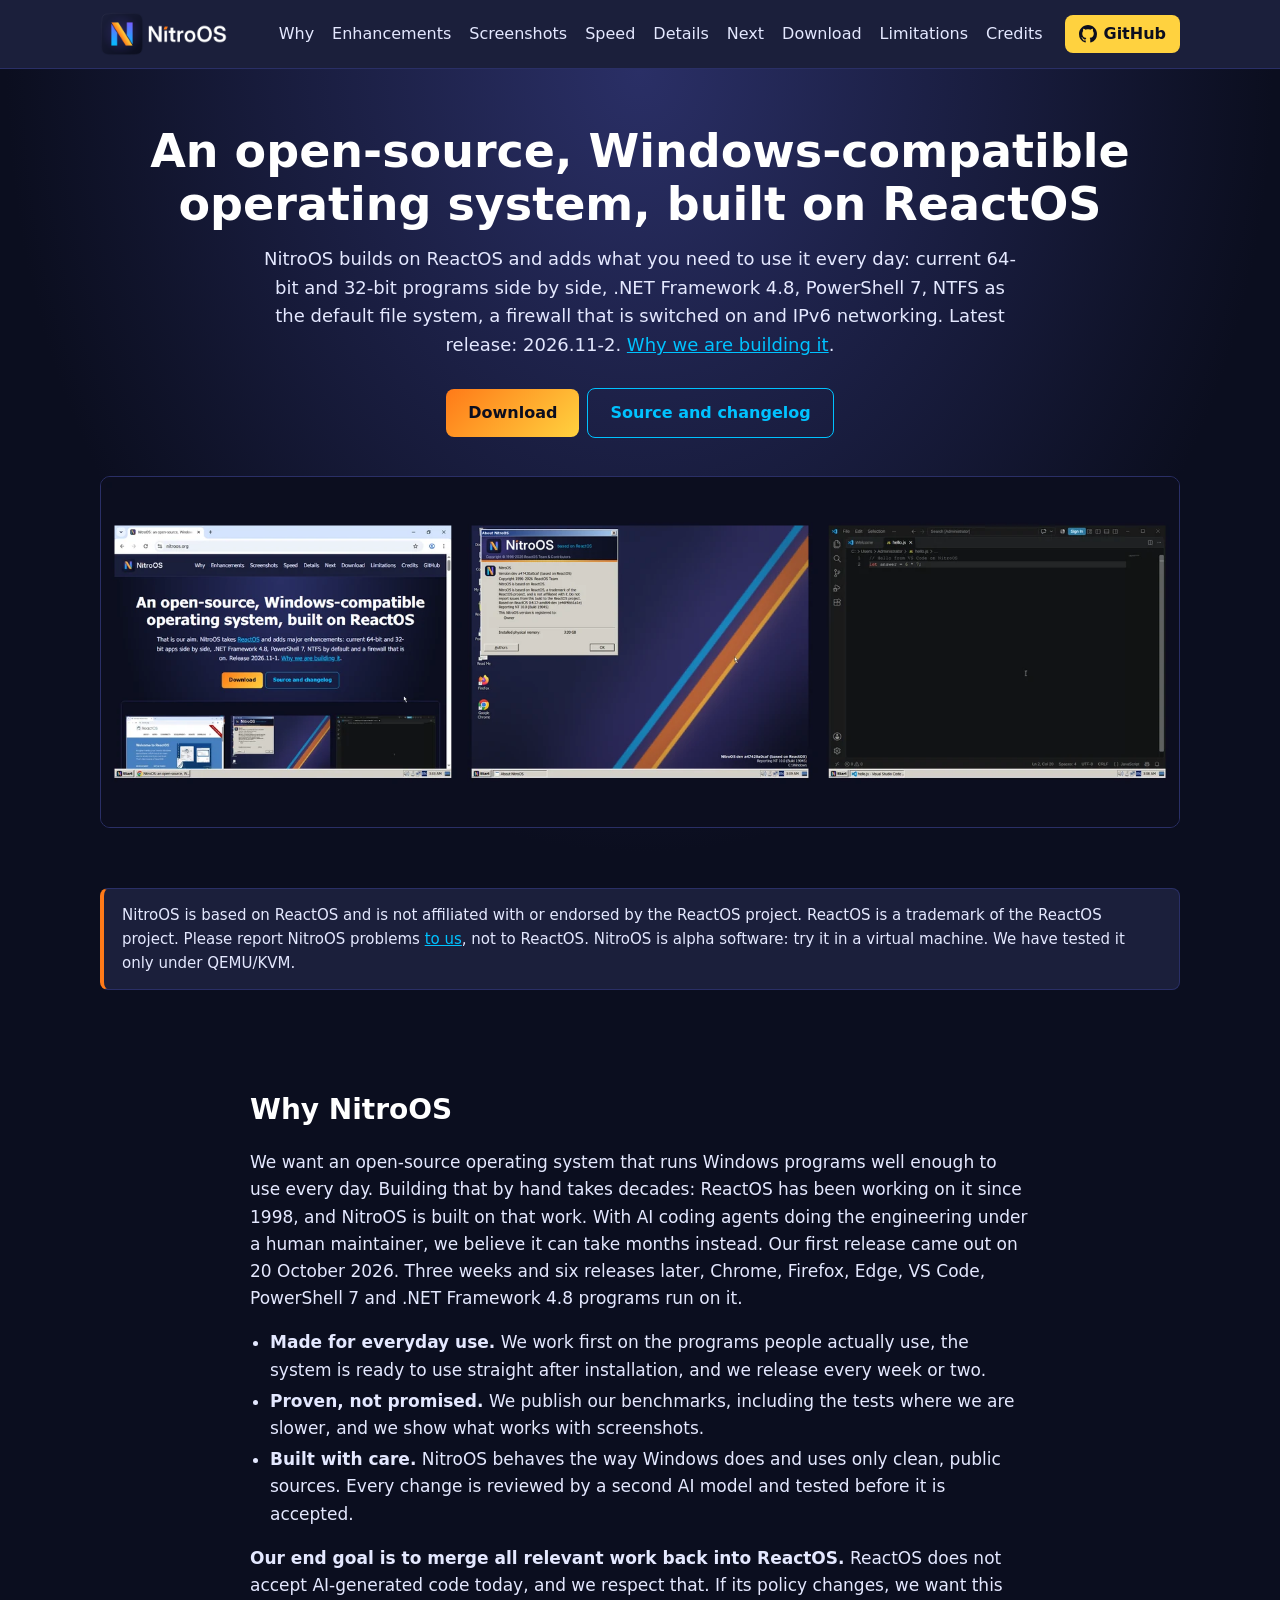
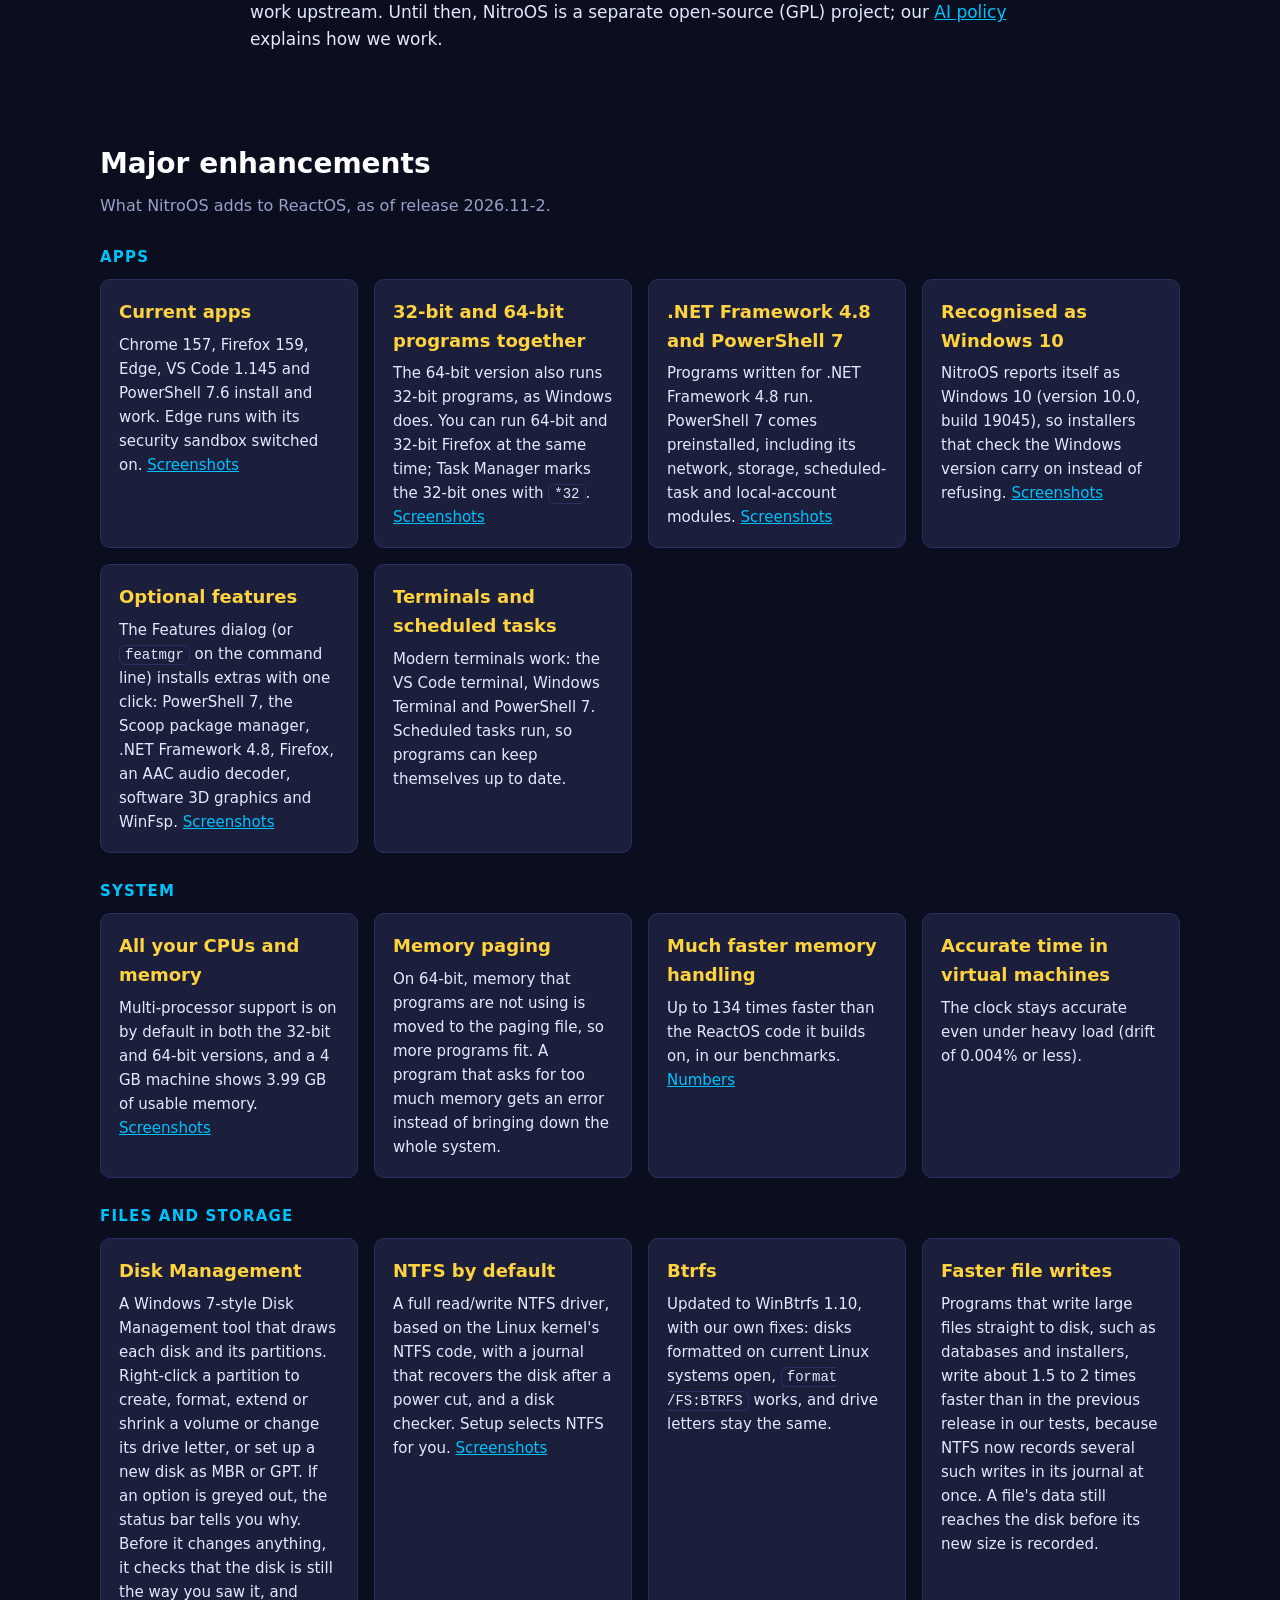
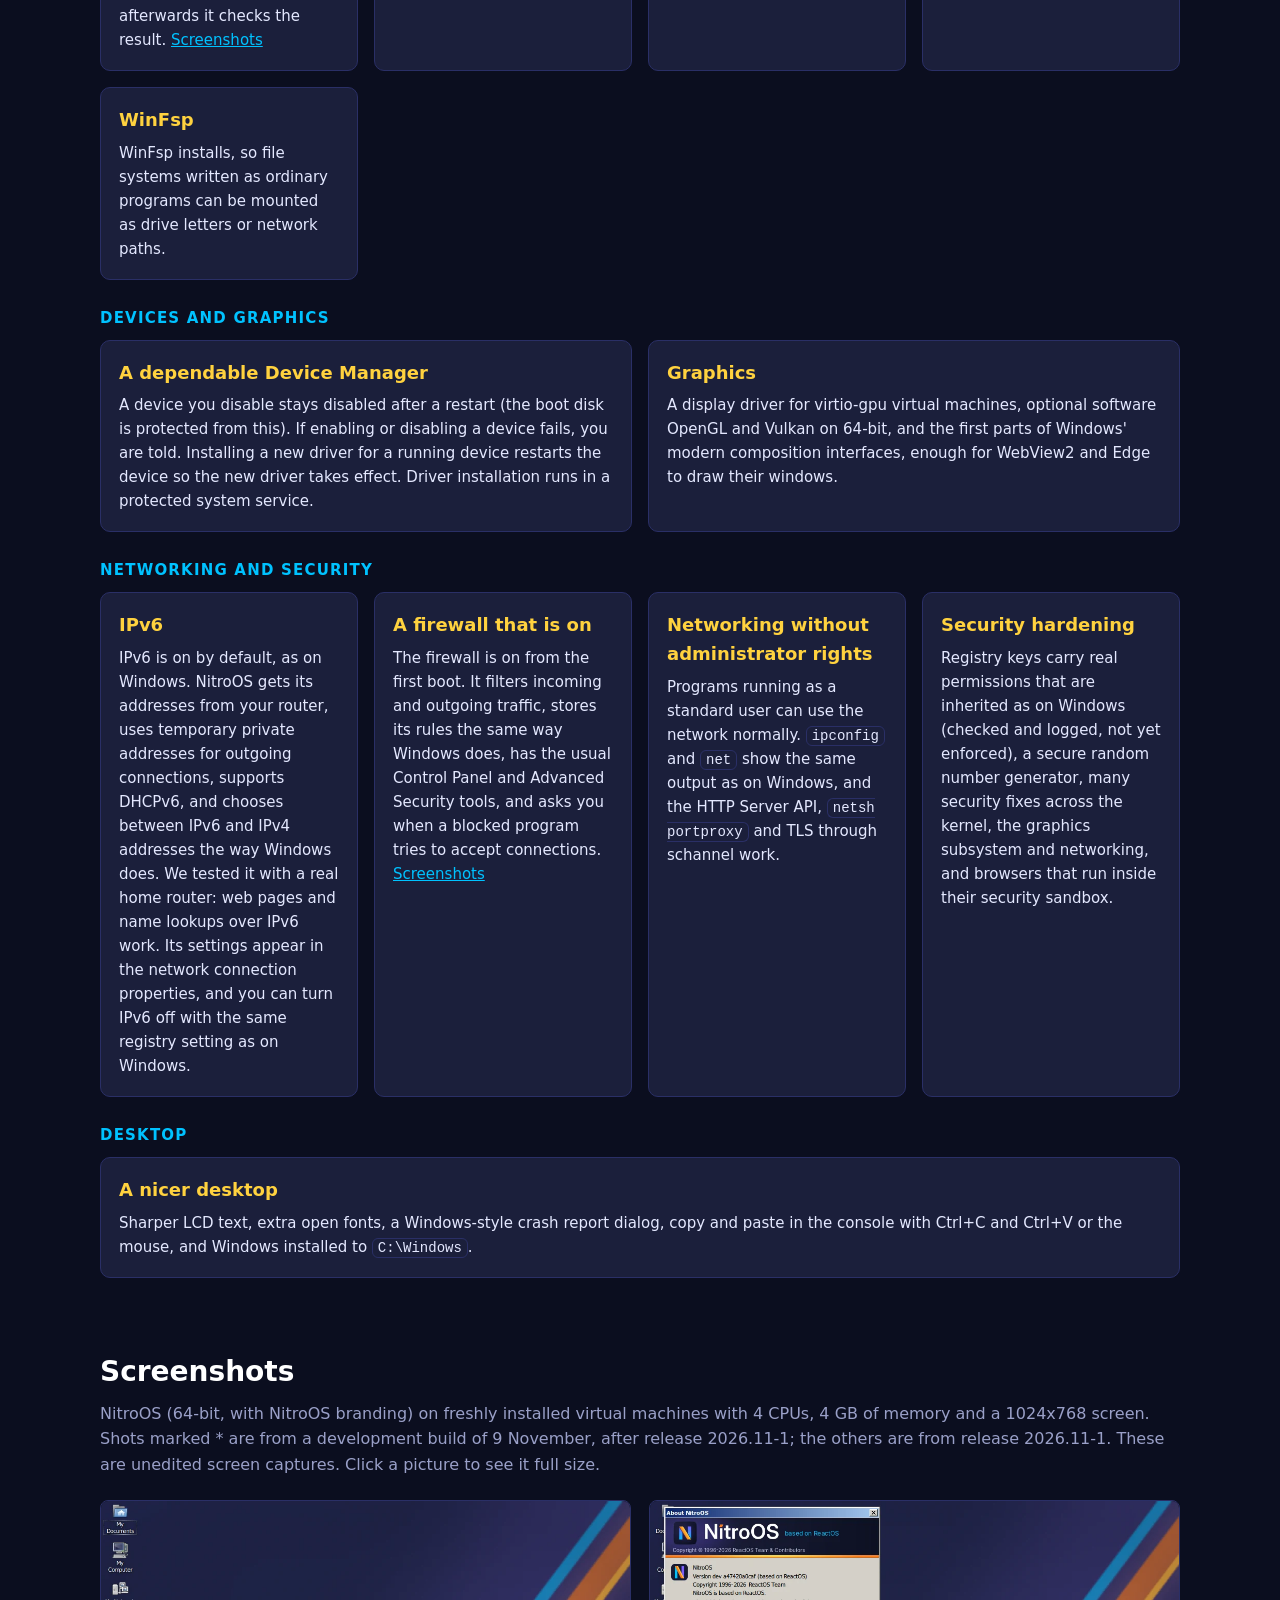
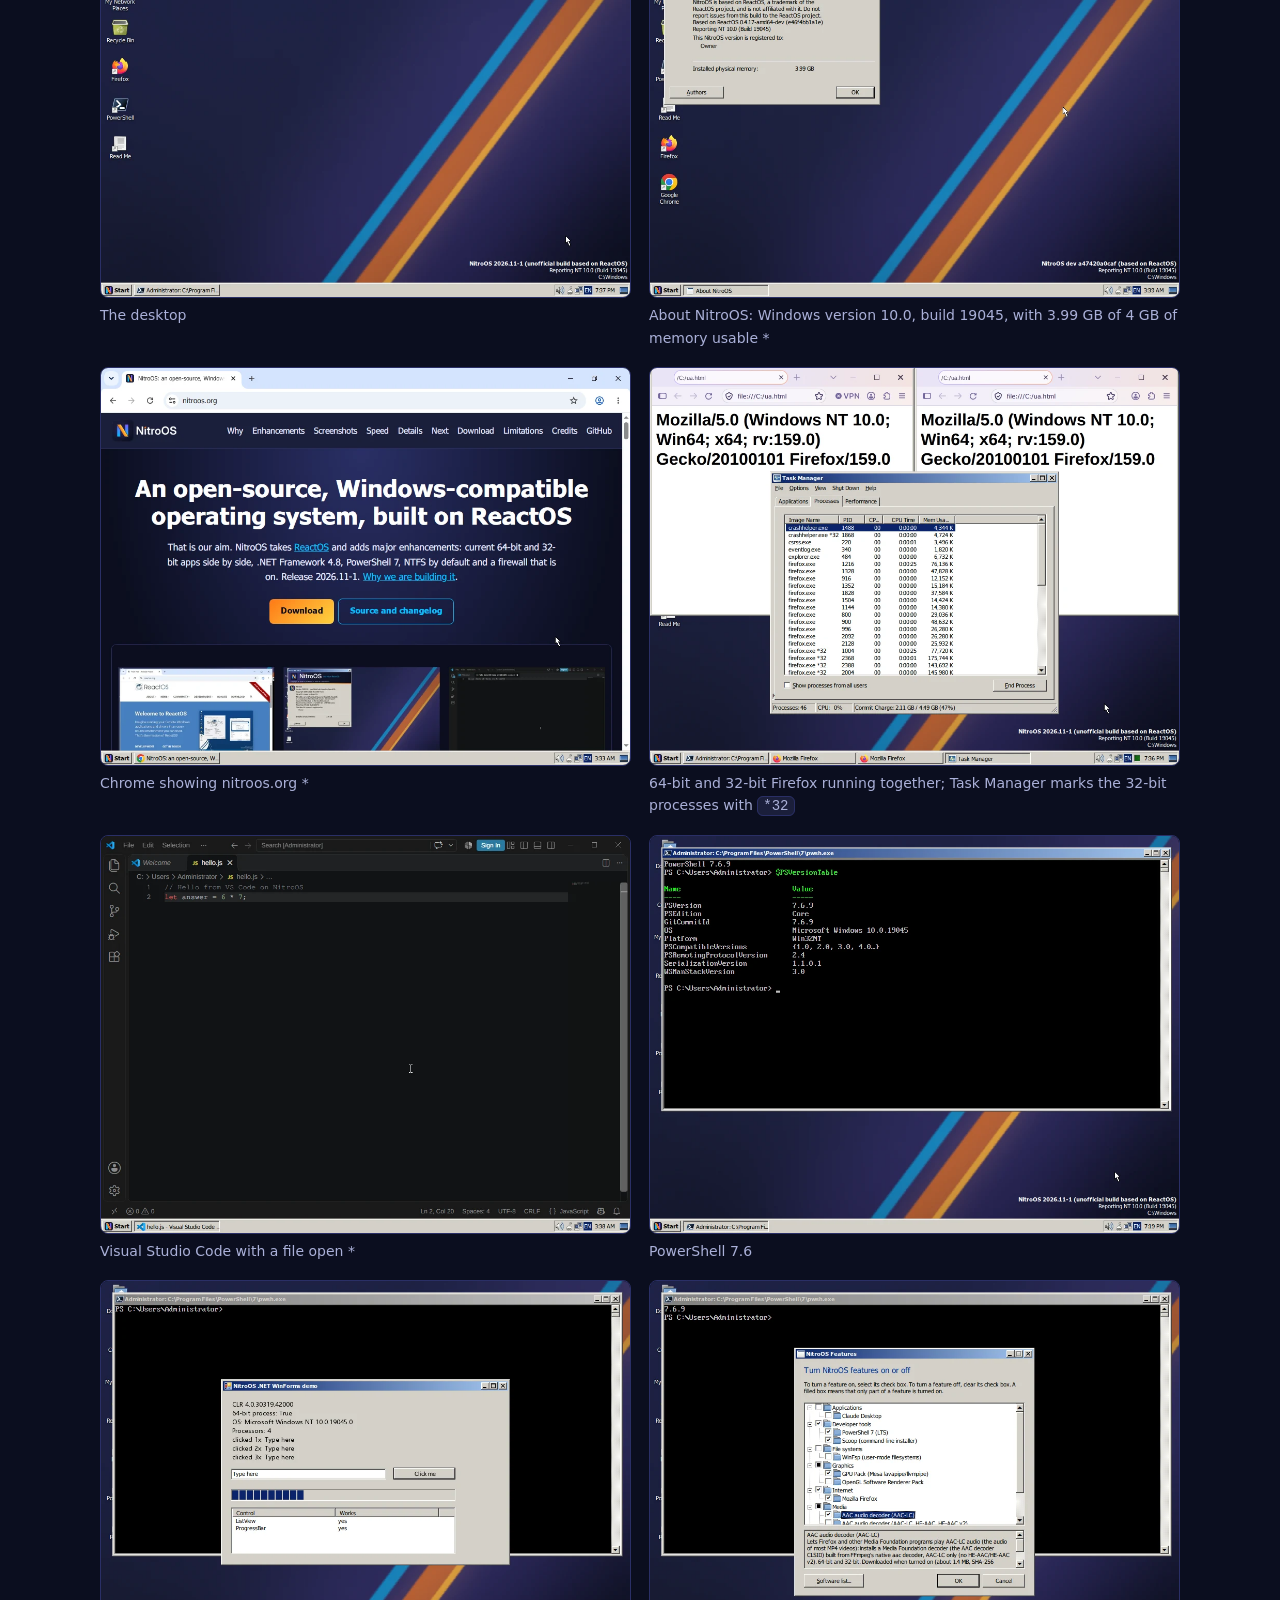
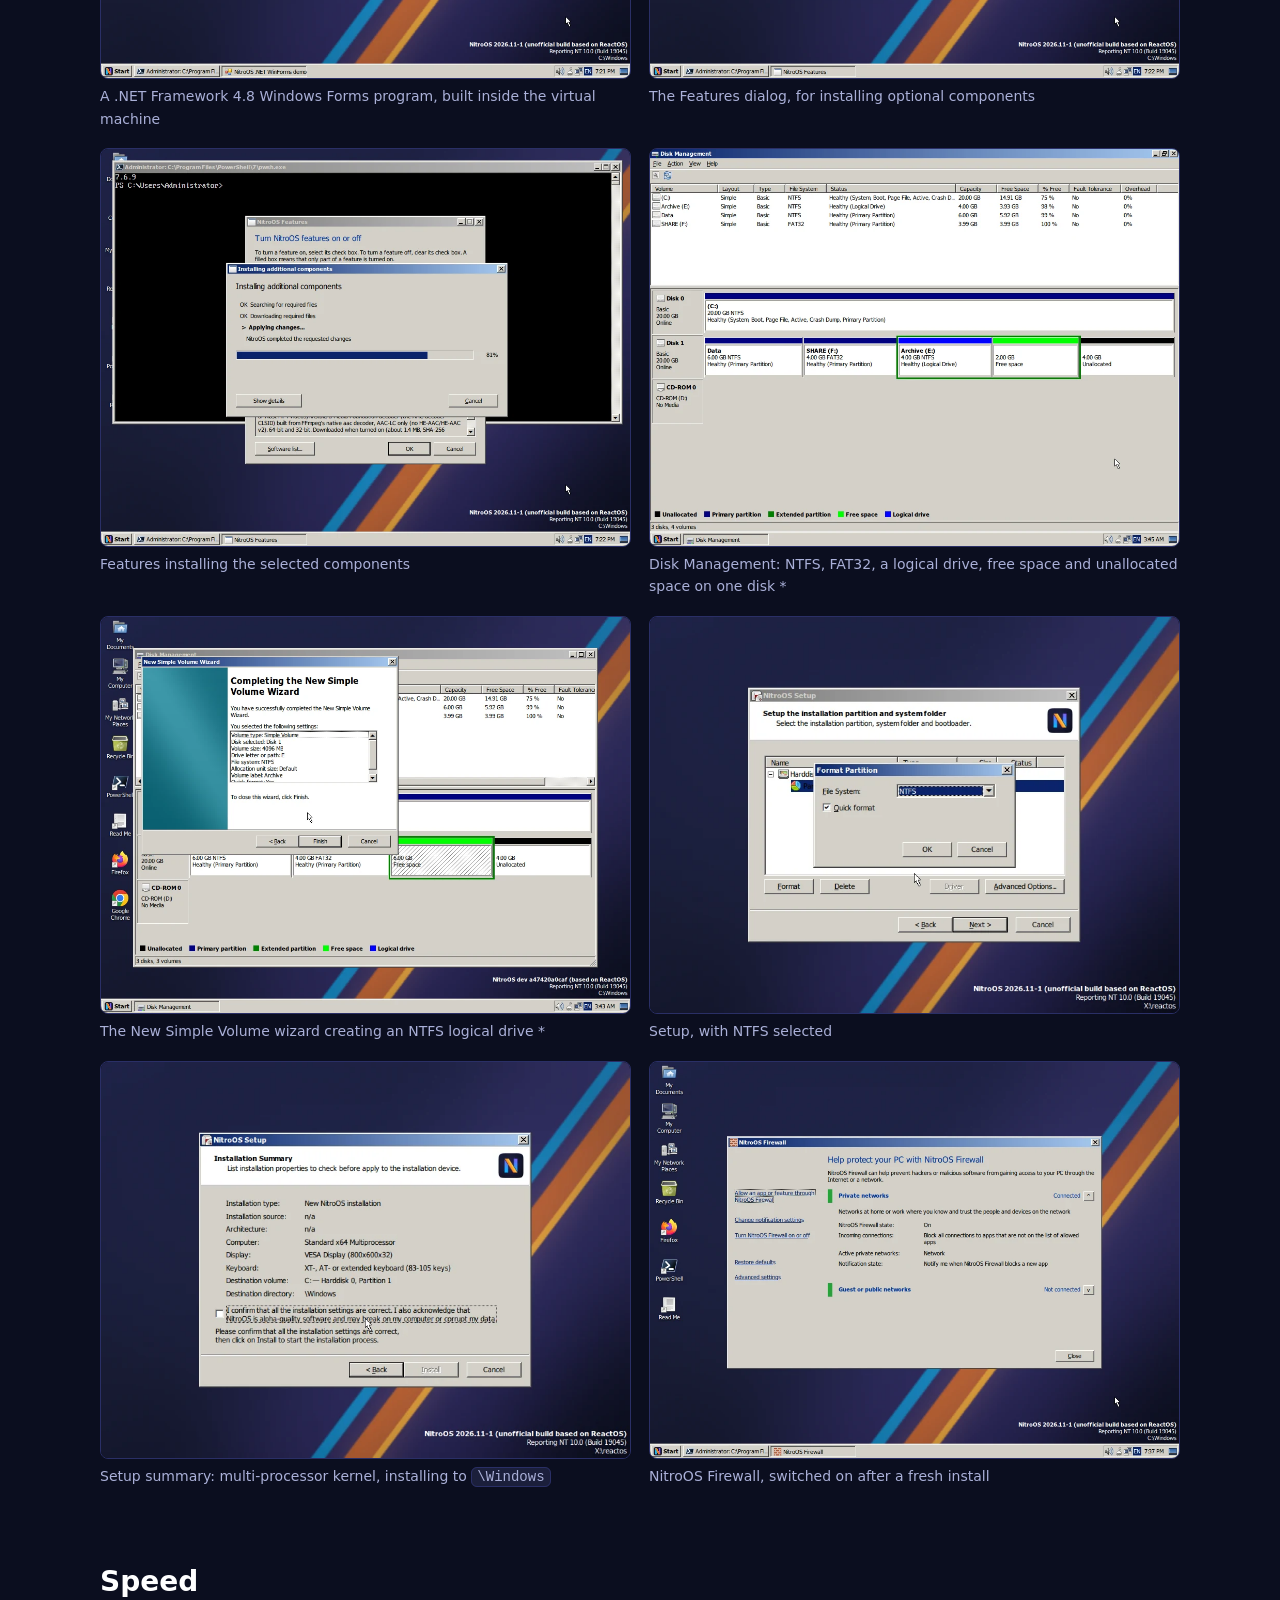
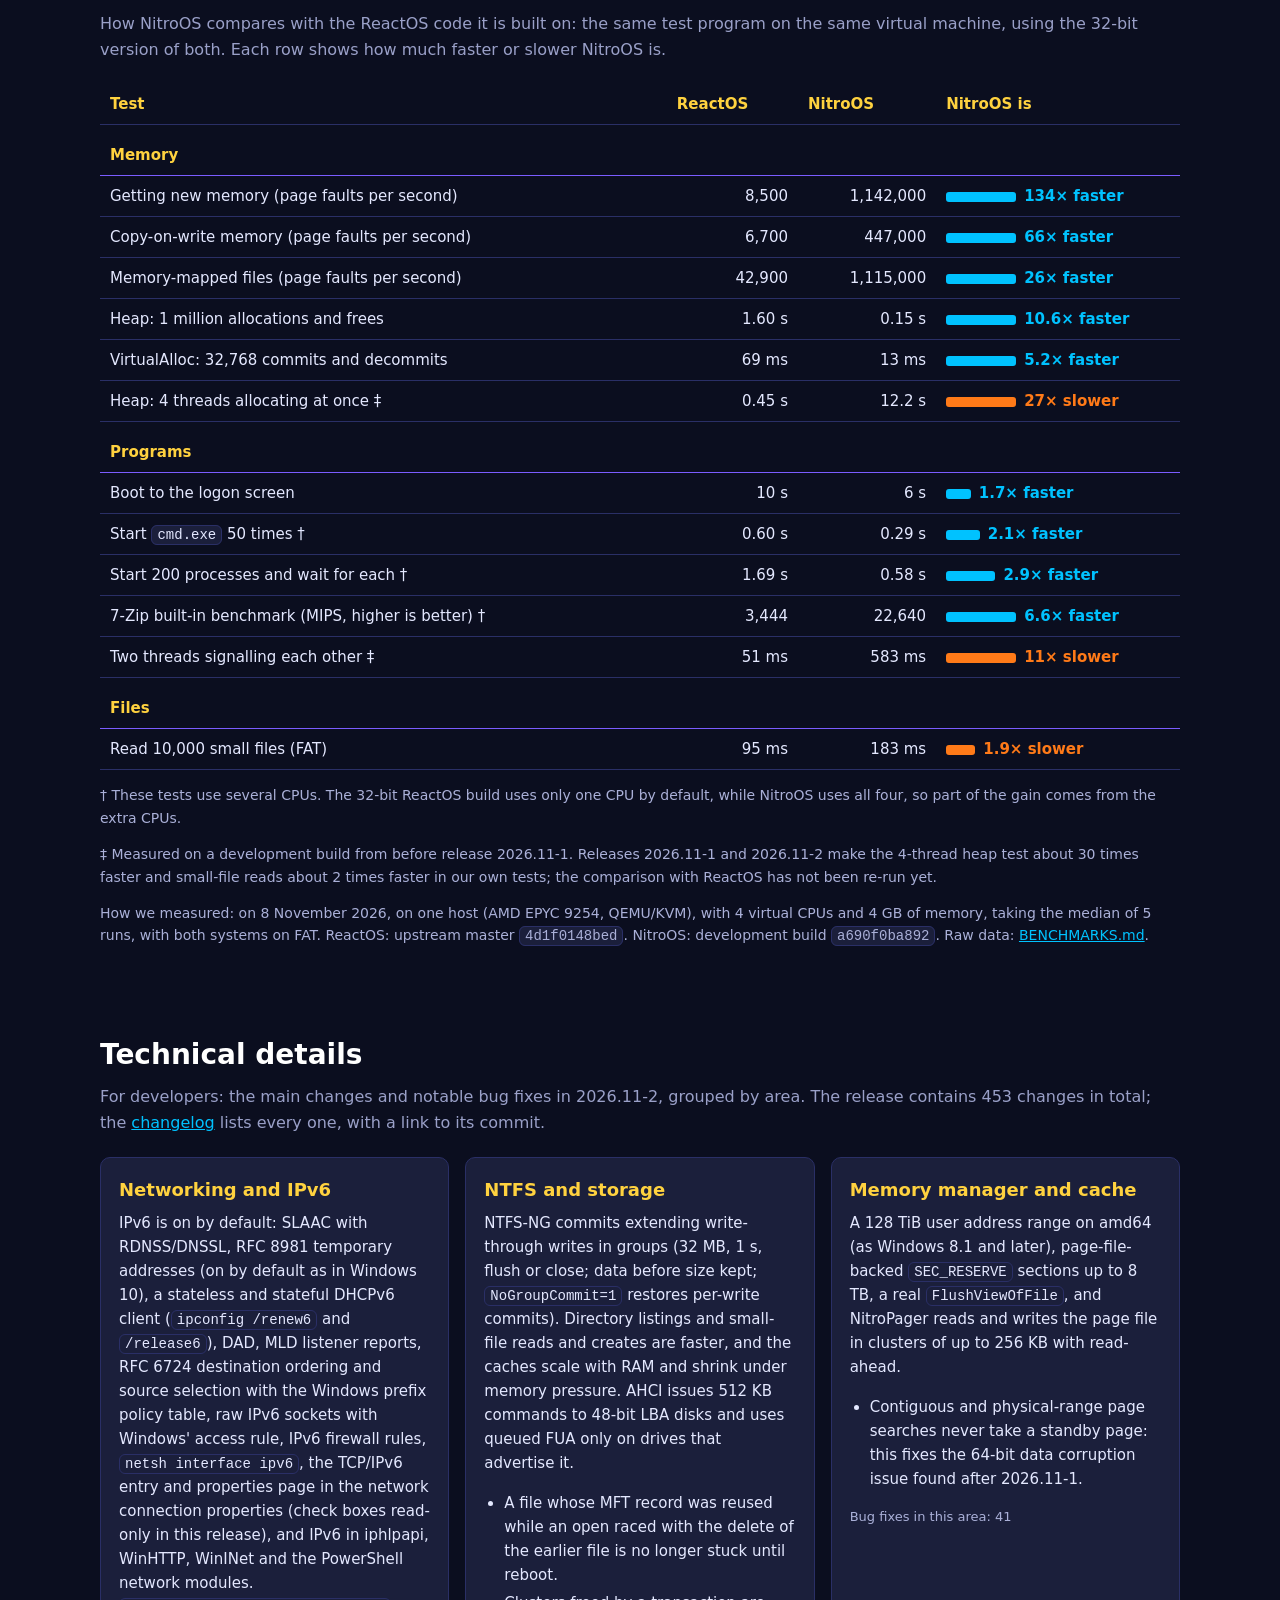
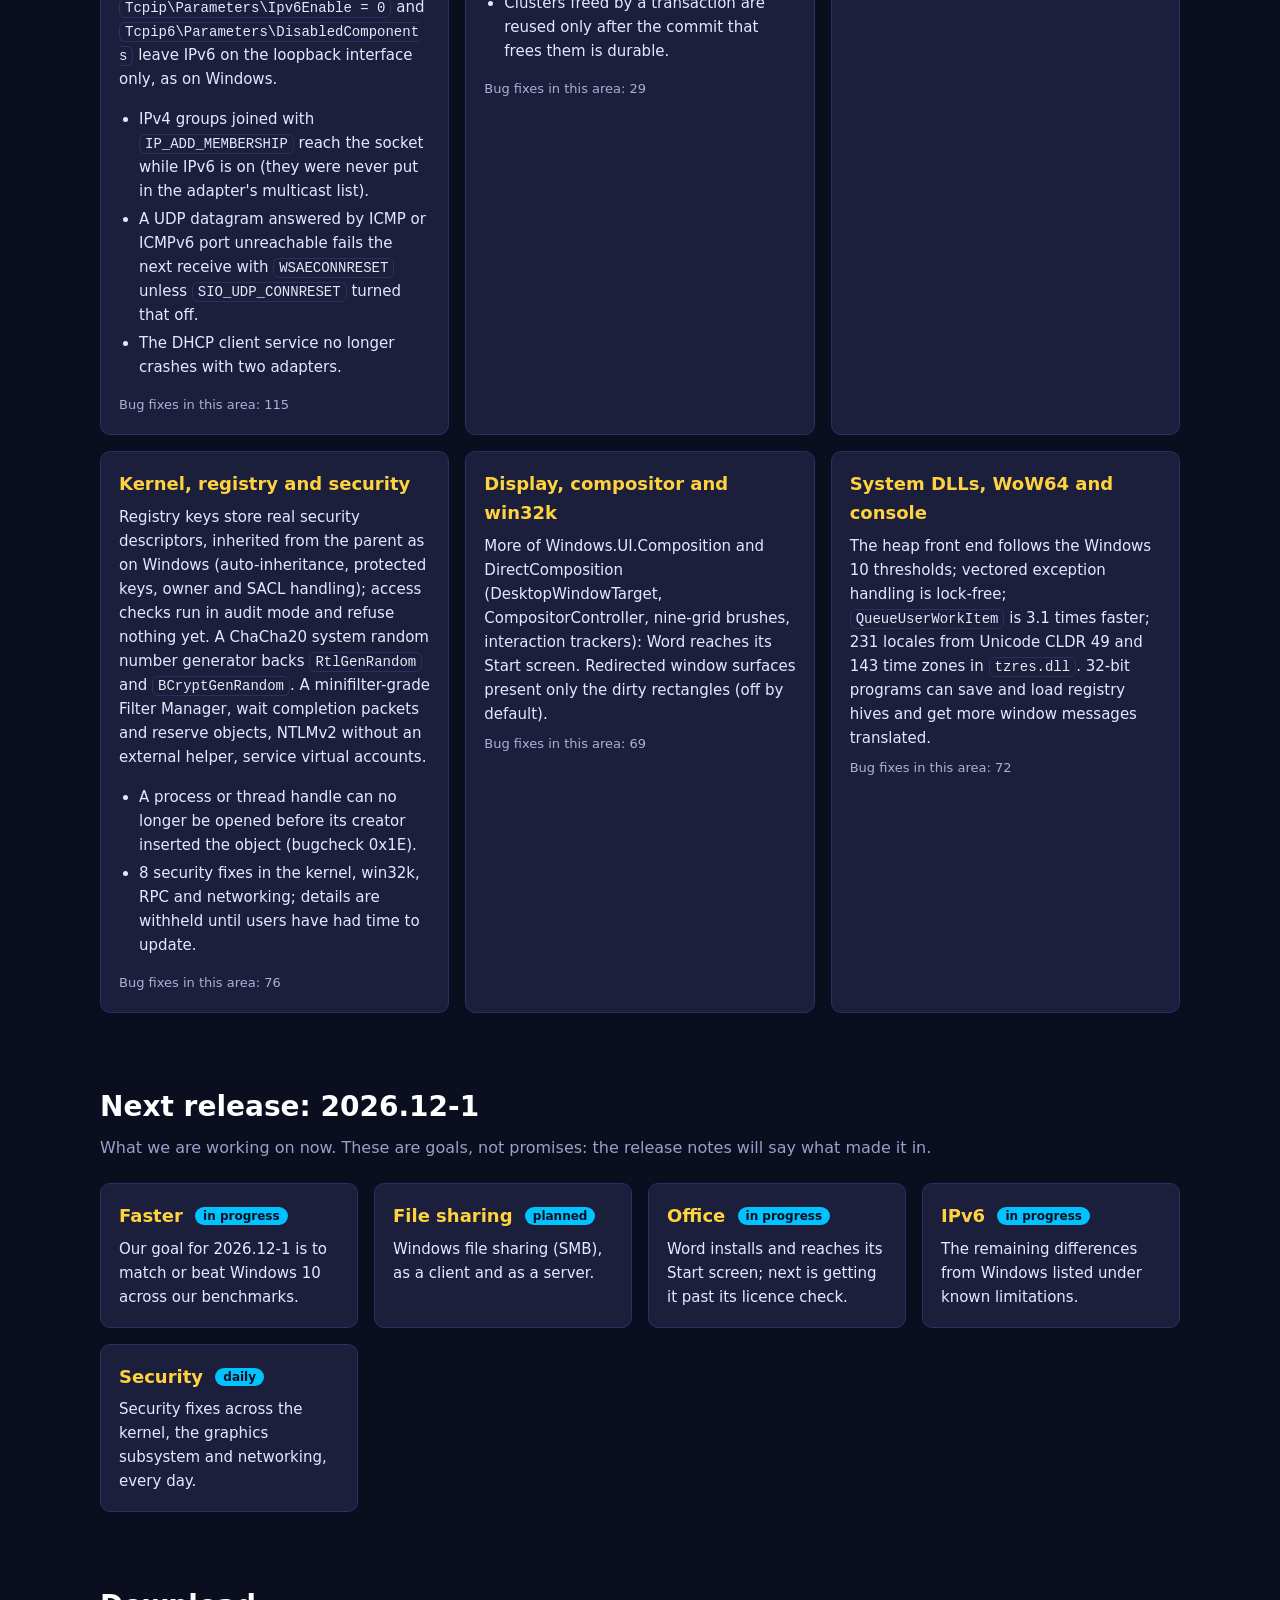
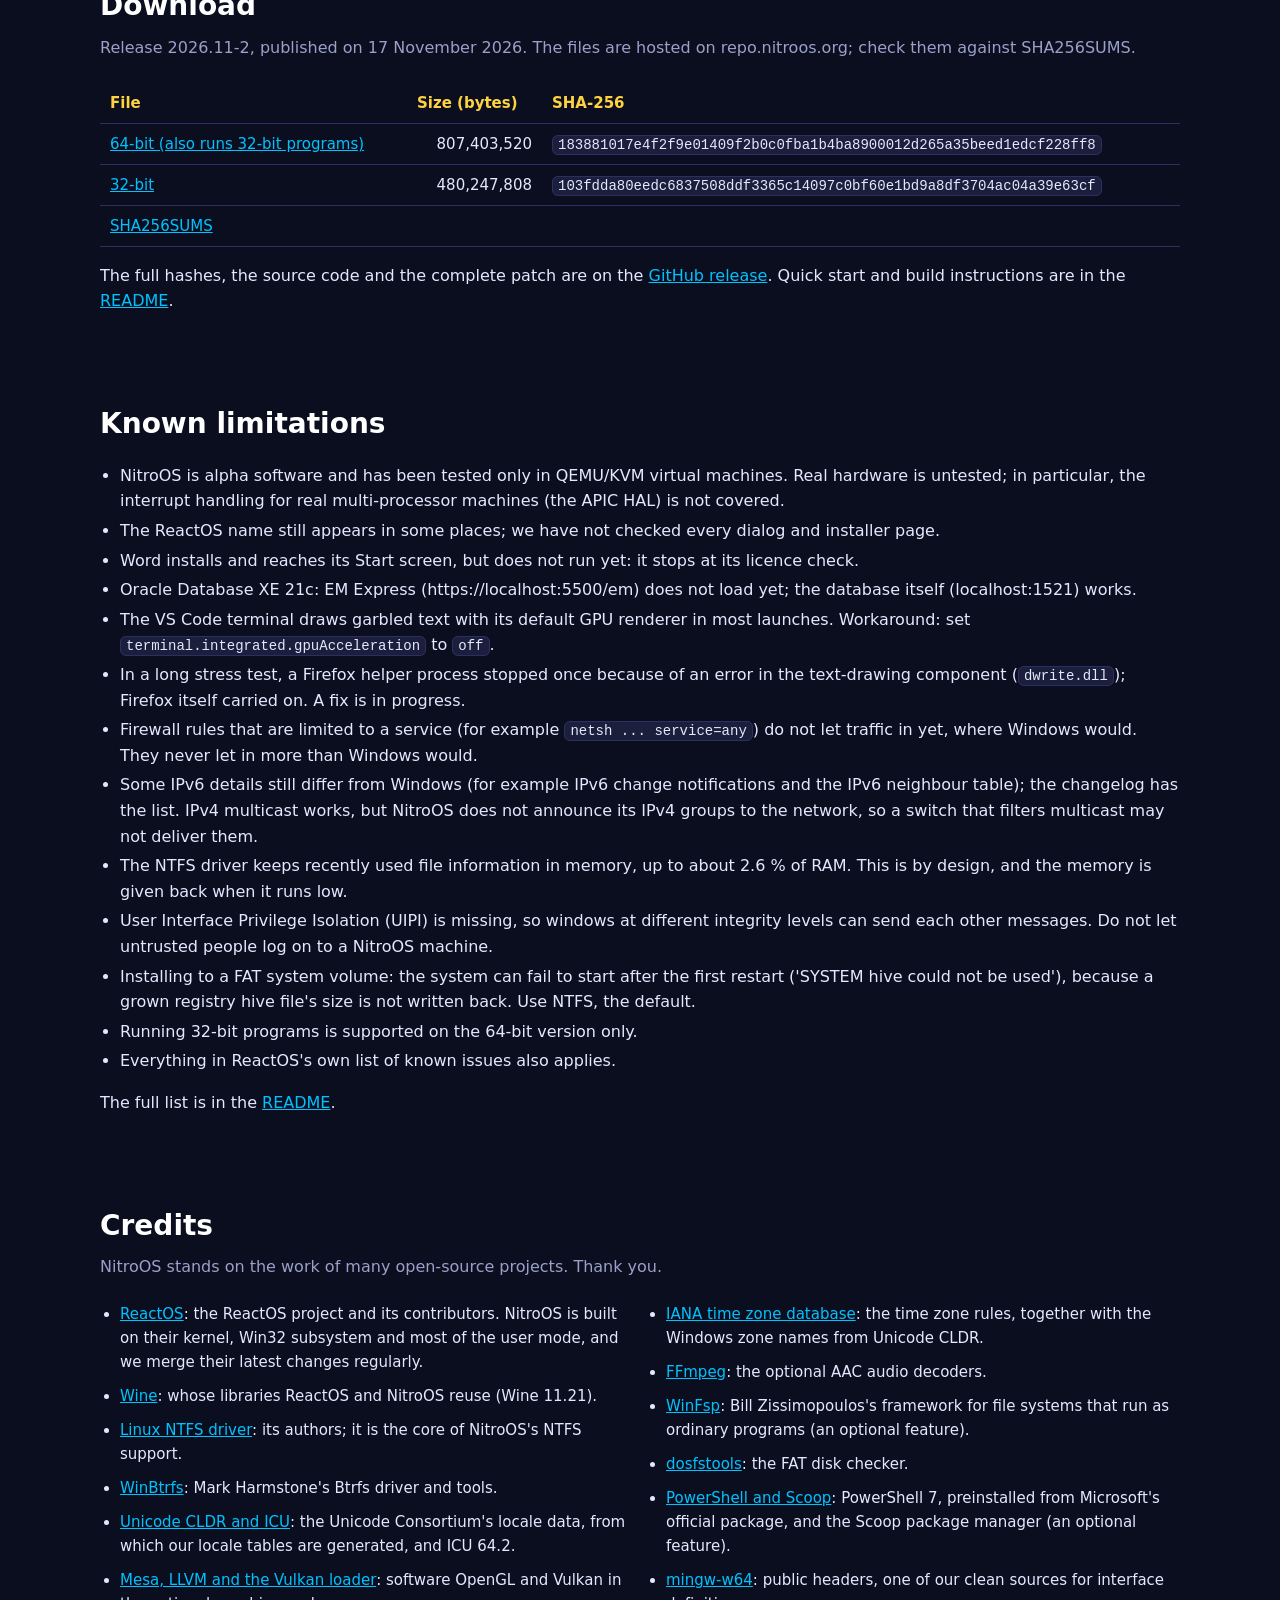
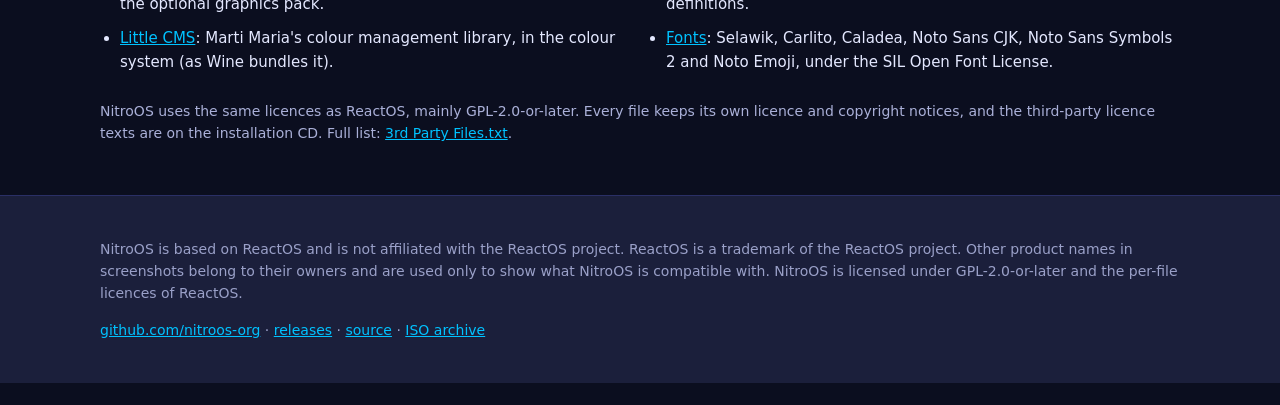
==== docs/index.html @ 47018016 "2026.11-2: changelog, README, site, benchmarks, upstream" ====
<!doctype html>
<html lang="en"><head><meta charset="utf-8"><meta name="viewport" content="width=device-width,initial-scale=1">
<title>NitroOS: an open-source, Windows-compatible operating system built on ReactOS</title>
<meta name="description" content="NitroOS is an open-source, Windows-compatible operating system built on ReactOS: current 64-bit and 32-bit programs, .NET Framework 4.8, PowerShell 7, NTFS and a firewall.">
<link rel="icon" type="image/png" sizes="32x32" href="img/brand/favicon-32.png"><link rel="icon" type="image/png" sizes="16x16" href="img/brand/favicon-16.png">
<link rel="stylesheet" href="style.css"></head><body>
<header class="top"><div class="wrap"><a href="#"><img src="img/brand/lockup-640.png" alt="NitroOS"></a>
<input type="checkbox" id="navtoggle" class="navtoggle" aria-hidden="true"><label for="navtoggle" class="navbtn" aria-label="Menu">&#9776; Menu</label>
<nav id="mainnav"><a href="#mission">Why</a><a href="#why">Enhancements</a><a href="#screenshots">Screenshots</a><a href="#numbers">Speed</a><a href="#tech">Details</a><a href="#next">Next</a><a href="#download">Download</a><a href="#limits">Limitations</a><a href="#credits">Credits</a><a class="gh" href="https://github.com/nitroos-org" title="NitroOS on GitHub" aria-label="NitroOS on GitHub"><!-- GitHub mark: Octicons mark-github, (c) GitHub, MIT licence --><svg class="ghicon" viewBox="0 0 16 16" width="22" height="22" aria-hidden="true" focusable="false"><path fill="currentColor" d="M8 0c4.42 0 8 3.58 8 8a8.013 8.013 0 0 1-5.45 7.59c-.4.08-.55-.17-.55-.38 0-.27.01-1.13.01-2.2 0-.75-.25-1.23-.54-1.48 1.78-.2 3.65-.88 3.65-3.95 0-.88-.31-1.59-.82-2.15.08-.2.36-1.02-.08-2.12 0 0-.67-.22-2.2.82-.64-.18-1.32-.27-2-.27-.68 0-1.36.09-2 .27-1.53-1.03-2.2-.82-2.2-.82-.44 1.1-.16 1.92-.08 2.12-.51.56-.82 1.28-.82 2.15 0 3.06 1.86 3.75 3.64 3.95-.23.2-.44.55-.51 1.07-.46.21-1.61.55-2.33-.66-.15-.24-.6-.83-1.23-.82-.67.01-.27.38.01.53.34.19.73.9.82 1.13.16.45.68 1.31 2.69.94 0 .67.01 1.3.01 1.49 0 .21-.15.45-.55.38A7.995 7.995 0 0 1 0 8c0-4.42 3.58-8 8-8Z"/></svg><span class="ghtext">GitHub</span></a></nav></div></header>
<div class="hero"><div class="wrap">
<h1>An open-source, Windows-compatible operating system, built on ReactOS</h1>
<p class="lead">NitroOS builds on ReactOS and adds what you need to use it every day: current 64-bit and 32-bit programs side by side, .NET Framework 4.8, PowerShell 7, NTFS as the default file system, a firewall that is switched on and IPv6 networking. Latest release: 2026.11-2. <a href="#mission">Why we are building it</a>.</p>
<a class="btn" href="#download">Download</a><a class="btn alt" href="https://github.com/nitroos-org/releases">Source and changelog</a>
<br><a href="img/hero.webp"><img class="shot" src="img/hero.webp" alt="NitroOS running Chrome, Visual Studio Code and the Features dialog" width="1100" height="358"></a>
</div></div>
<div class="wrap"><div class="notice">NitroOS is based on ReactOS and is not affiliated with or endorsed by the ReactOS project. ReactOS is a trademark of the ReactOS project. Please report NitroOS problems <a href="https://github.com/nitroos-org/releases/issues">to us</a>, not to ReactOS. NitroOS is alpha software: try it in a virtual machine. We have tested it only under QEMU/KVM.</div></div>
<section id="mission"><div class="wrap prose"><h2>Why NitroOS</h2>
<p>We want an open-source operating system that runs Windows programs well enough to use every day. Building that by hand takes decades: ReactOS has been working on it since 1998, and NitroOS is built on that work. With AI coding agents doing the engineering under a human maintainer, we believe it can take months instead. Our first release came out on 20 October 2026. Three weeks and six releases later, Chrome, Firefox, Edge, VS Code, PowerShell 7 and .NET Framework 4.8 programs run on it.</p>
<ul class="tight"><li><b>Made for everyday use.</b> We work first on the programs people actually use, the system is ready to use straight after installation, and we release every week or two.</li><li><b>Proven, not promised.</b> We publish our benchmarks, including the tests where we are slower, and we show what works with screenshots.</li><li><b>Built with care.</b> NitroOS behaves the way Windows does and uses only clean, public sources. Every change is reviewed by a second AI model and tested before it is accepted.</li></ul>
<p><b>Our end goal is to merge all relevant work back into ReactOS.</b> ReactOS does not accept AI-generated code today, and we respect that. If its policy changes, we want this work upstream. Until then, NitroOS is a separate open-source (GPL) project; our <a href="https://github.com/nitroos-org/.github/blob/main/AI-POLICY.md">AI policy</a> explains how we work.</p>
</div></section>
<section id="why"><div class="wrap"><h2>Major enhancements</h2><p class="sub">What NitroOS adds to ReactOS, as of release 2026.11-2.</p>
<h3 class="grouphead">Apps</h3><div class="cards">
<div class="card"><h3>Current apps</h3><p>Chrome 157, Firefox 159, Edge, VS Code 1.145 and PowerShell 7.6 install and work. Edge runs with its security sandbox switched on. <a href="#screenshots">Screenshots</a></p></div>
<div class="card"><h3>32-bit and 64-bit programs together</h3><p>The 64-bit version also runs 32-bit programs, as Windows does. You can run 64-bit and 32-bit Firefox at the same time; Task Manager marks the 32-bit ones with <code>*32</code>. <a href="#screenshots">Screenshots</a></p></div>
<div class="card"><h3>.NET Framework 4.8 and PowerShell 7</h3><p>Programs written for .NET Framework 4.8 run. PowerShell 7 comes preinstalled, including its network, storage, scheduled-task and local-account modules. <a href="#screenshots">Screenshots</a></p></div>
<div class="card"><h3>Recognised as Windows 10</h3><p>NitroOS reports itself as Windows 10 (version 10.0, build 19045), so installers that check the Windows version carry on instead of refusing. <a href="#screenshots">Screenshots</a></p></div>
<div class="card"><h3>Optional features</h3><p>The Features dialog (or <code>featmgr</code> on the command line) installs extras with one click: PowerShell 7, the Scoop package manager, .NET Framework 4.8, Firefox, an AAC audio decoder, software 3D graphics and WinFsp. <a href="#screenshots">Screenshots</a></p></div>
<div class="card"><h3>Terminals and scheduled tasks</h3><p>Modern terminals work: the VS Code terminal, Windows Terminal and PowerShell 7. Scheduled tasks run, so programs can keep themselves up to date.</p></div>
</div>
<h3 class="grouphead">System</h3><div class="cards">
<div class="card"><h3>All your CPUs and memory</h3><p>Multi-processor support is on by default in both the 32-bit and 64-bit versions, and a 4 GB machine shows 3.99 GB of usable memory. <a href="#screenshots">Screenshots</a></p></div>
<div class="card"><h3>Memory paging</h3><p>On 64-bit, memory that programs are not using is moved to the paging file, so more programs fit. A program that asks for too much memory gets an error instead of bringing down the whole system.</p></div>
<div class="card"><h3>Much faster memory handling</h3><p>Up to 134 times faster than the ReactOS code it builds on, in our benchmarks. <a href="#numbers">Numbers</a></p></div>
<div class="card"><h3>Accurate time in virtual machines</h3><p>The clock stays accurate even under heavy load (drift of 0.004% or less).</p></div>
</div>
<h3 class="grouphead">Files and storage</h3><div class="cards">
<div class="card"><h3>Disk Management</h3><p>A Windows 7-style Disk Management tool that draws each disk and its partitions. Right-click a partition to create, format, extend or shrink a volume or change its drive letter, or set up a new disk as MBR or GPT. If an option is greyed out, the status bar tells you why. Before it changes anything, it checks that the disk is still the way you saw it, and afterwards it checks the result. <a href="#screenshots">Screenshots</a></p></div>
<div class="card"><h3>NTFS by default</h3><p>A full read/write NTFS driver, based on the Linux kernel's NTFS code, with a journal that recovers the disk after a power cut, and a disk checker. Setup selects NTFS for you. <a href="#screenshots">Screenshots</a></p></div>
<div class="card"><h3>Btrfs</h3><p>Updated to WinBtrfs 1.10, with our own fixes: disks formatted on current Linux systems open, <code>format /FS:BTRFS</code> works, and drive letters stay the same.</p></div>
<div class="card"><h3>Faster file writes</h3><p>Programs that write large files straight to disk, such as databases and installers, write about 1.5 to 2 times faster than in the previous release in our tests, because NTFS now records several such writes in its journal at once. A file's data still reaches the disk before its new size is recorded.</p></div>
<div class="card"><h3>WinFsp</h3><p>WinFsp installs, so file systems written as ordinary programs can be mounted as drive letters or network paths.</p></div>
</div>
<h3 class="grouphead">Devices and graphics</h3><div class="cards">
<div class="card"><h3>A dependable Device Manager</h3><p>A device you disable stays disabled after a restart (the boot disk is protected from this). If enabling or disabling a device fails, you are told. Installing a new driver for a running device restarts the device so the new driver takes effect. Driver installation runs in a protected system service.</p></div>
<div class="card"><h3>Graphics</h3><p>A display driver for virtio-gpu virtual machines, optional software OpenGL and Vulkan on 64-bit, and the first parts of Windows' modern composition interfaces, enough for WebView2 and Edge to draw their windows.</p></div>
</div>
<h3 class="grouphead">Networking and security</h3><div class="cards">
<div class="card"><h3>IPv6</h3><p>IPv6 is on by default, as on Windows. NitroOS gets its addresses from your router, uses temporary private addresses for outgoing connections, supports DHCPv6, and chooses between IPv6 and IPv4 addresses the way Windows does. We tested it with a real home router: web pages and name lookups over IPv6 work. Its settings appear in the network connection properties, and you can turn IPv6 off with the same registry setting as on Windows.</p></div>
<div class="card"><h3>A firewall that is on</h3><p>The firewall is on from the first boot. It filters incoming and outgoing traffic, stores its rules the same way Windows does, has the usual Control Panel and Advanced Security tools, and asks you when a blocked program tries to accept connections. <a href="#screenshots">Screenshots</a></p></div>
<div class="card"><h3>Networking without administrator rights</h3><p>Programs running as a standard user can use the network normally. <code>ipconfig</code> and <code>net</code> show the same output as on Windows, and the HTTP Server API, <code>netsh portproxy</code> and TLS through schannel work.</p></div>
<div class="card"><h3>Security hardening</h3><p>Registry keys carry real permissions that are inherited as on Windows (checked and logged, not yet enforced), a secure random number generator, many security fixes across the kernel, the graphics subsystem and networking, and browsers that run inside their security sandbox.</p></div>
</div>
<h3 class="grouphead">Desktop</h3><div class="cards">
<div class="card"><h3>A nicer desktop</h3><p>Sharper LCD text, extra open fonts, a Windows-style crash report dialog, copy and paste in the console with Ctrl+C and Ctrl+V or the mouse, and Windows installed to <code>C:\Windows</code>.</p></div>
</div>
</div></section>
<section id="screenshots"><div class="wrap"><h2>Screenshots</h2>
<p class="sub">NitroOS (64-bit, with NitroOS branding) on freshly installed virtual machines with 4 CPUs, 4 GB of memory and a 1024x768 screen. Shots marked * are from a development build of 9 November, after release 2026.11-1; the others are from release 2026.11-1. These are unedited screen captures. Click a picture to see it full size.</p>
<div class="gallery">
<figure><a href="img/nitro-desktop.webp"><img loading="lazy" width="1024" height="768" src="img/nitro-desktop.webp" alt="The desktop"></a><figcaption>The desktop</figcaption></figure>
<figure><a href="img/nitro-winver.webp"><img loading="lazy" width="1024" height="768" src="img/nitro-winver.webp" alt="About NitroOS: Windows version 10.0, build 19045, with 3.99 GB of 4 GB of memory usable *"></a><figcaption>About NitroOS: Windows version 10.0, build 19045, with 3.99 GB of 4 GB of memory usable *</figcaption></figure>
<figure><a href="img/nitro-browser.webp"><img loading="lazy" width="1024" height="768" src="img/nitro-browser.webp" alt="Chrome showing nitroos.org *"></a><figcaption>Chrome showing nitroos.org *</figcaption></figure>
<figure><a href="img/nitro-firefox-64-32.webp"><img loading="lazy" width="1024" height="768" src="img/nitro-firefox-64-32.webp" alt="64-bit and 32-bit Firefox running together; Task Manager marks the 32-bit processes with *32"></a><figcaption>64-bit and 32-bit Firefox running together; Task Manager marks the 32-bit processes with <code>*32</code></figcaption></figure>
<figure><a href="img/nitro-vscode.webp"><img loading="lazy" width="1024" height="768" src="img/nitro-vscode.webp" alt="Visual Studio Code with a file open *"></a><figcaption>Visual Studio Code with a file open *</figcaption></figure>
<figure><a href="img/nitro-powershell7.webp"><img loading="lazy" width="1024" height="768" src="img/nitro-powershell7.webp" alt="PowerShell 7.6"></a><figcaption>PowerShell 7.6</figcaption></figure>
<figure><a href="img/nitro-dotnet.webp"><img loading="lazy" width="1024" height="768" src="img/nitro-dotnet.webp" alt="A .NET Framework 4.8 Windows Forms program, built inside the virtual machine"></a><figcaption>A .NET Framework 4.8 Windows Forms program, built inside the virtual machine</figcaption></figure>
<figure><a href="img/nitro-features.webp"><img loading="lazy" width="1024" height="768" src="img/nitro-features.webp" alt="The Features dialog, for installing optional components"></a><figcaption>The Features dialog, for installing optional components</figcaption></figure>
<figure><a href="img/nitro-features-installing.webp"><img loading="lazy" width="1024" height="768" src="img/nitro-features-installing.webp" alt="Features installing the selected components"></a><figcaption>Features installing the selected components</figcaption></figure>
<figure><a href="img/nitro-diskmgmt.webp"><img loading="lazy" width="1024" height="768" src="img/nitro-diskmgmt.webp" alt="Disk Management: NTFS, FAT32, a logical drive, free space and unallocated space on one disk *"></a><figcaption>Disk Management: NTFS, FAT32, a logical drive, free space and unallocated space on one disk *</figcaption></figure>
<figure><a href="img/nitro-diskmgmt-wizard.webp"><img loading="lazy" width="1024" height="768" src="img/nitro-diskmgmt-wizard.webp" alt="The New Simple Volume wizard creating an NTFS logical drive *"></a><figcaption>The New Simple Volume wizard creating an NTFS logical drive *</figcaption></figure>
<figure><a href="img/nitro-format.webp"><img loading="lazy" width="800" height="600" src="img/nitro-format.webp" alt="Setup, with NTFS selected"></a><figcaption>Setup, with NTFS selected</figcaption></figure>
<figure><a href="img/nitro-install.webp"><img loading="lazy" width="800" height="600" src="img/nitro-install.webp" alt="Setup summary: multi-processor kernel, installing to \Windows"></a><figcaption>Setup summary: multi-processor kernel, installing to <code>\Windows</code></figcaption></figure>
<figure><a href="img/nitro-firewall.webp"><img loading="lazy" width="1024" height="768" src="img/nitro-firewall.webp" alt="NitroOS Firewall, switched on after a fresh install"></a><figcaption>NitroOS Firewall, switched on after a fresh install</figcaption></figure>
</div></div></section>
<section id="numbers"><div class="wrap"><h2>Speed</h2><p class="sub">How NitroOS compares with the ReactOS code it is built on: the same test program on the same virtual machine, using the 32-bit version of both. Each row shows how much faster or slower NitroOS is.</p>
<div class="tablewrap"><table class="perf"><tr><th>Test</th><th class="n">ReactOS</th><th class="n">NitroOS</th><th>NitroOS is</th></tr>
<tr class="grp"><td colspan="4">Memory</td></tr>
<tr><td>Getting new memory (page faults per second)</td><td class="n">8,500</td><td class="n">1,142,000</td><td class="res up"><span class="bar" style="width:100%"></span>134× faster</td></tr>
<tr><td>Copy-on-write memory (page faults per second)</td><td class="n">6,700</td><td class="n">447,000</td><td class="res up"><span class="bar" style="width:86%"></span>66× faster</td></tr>
<tr><td>Memory-mapped files (page faults per second)</td><td class="n">42,900</td><td class="n">1,115,000</td><td class="res up"><span class="bar" style="width:67%"></span>26× faster</td></tr>
<tr><td>Heap: 1 million allocations and frees</td><td class="n">1.60 s</td><td class="n">0.15 s</td><td class="res up"><span class="bar" style="width:48%"></span>10.6× faster</td></tr>
<tr><td>VirtualAlloc: 32,768 commits and decommits</td><td class="n">69 ms</td><td class="n">13 ms</td><td class="res up"><span class="bar" style="width:34%"></span>5.2× faster</td></tr>
<tr><td>Heap: 4 threads allocating at once ‡</td><td class="n">0.45 s</td><td class="n">12.2 s</td><td class="res down"><span class="bar" style="width:67%"></span>27× slower</td></tr>
<tr class="grp"><td colspan="4">Programs</td></tr>
<tr><td>Boot to the logon screen</td><td class="n">10 s</td><td class="n">6 s</td><td class="res up"><span class="bar" style="width:11%"></span>1.7× faster</td></tr>
<tr><td>Start <code>cmd.exe</code> 50 times †</td><td class="n">0.60 s</td><td class="n">0.29 s</td><td class="res up"><span class="bar" style="width:15%"></span>2.1× faster</td></tr>
<tr><td>Start 200 processes and wait for each †</td><td class="n">1.69 s</td><td class="n">0.58 s</td><td class="res up"><span class="bar" style="width:22%"></span>2.9× faster</td></tr>
<tr><td>7-Zip built-in benchmark (MIPS, higher is better) †</td><td class="n">3,444</td><td class="n">22,640</td><td class="res up"><span class="bar" style="width:39%"></span>6.6× faster</td></tr>
<tr><td>Two threads signalling each other ‡</td><td class="n">51 ms</td><td class="n">583 ms</td><td class="res down"><span class="bar" style="width:49%"></span>11× slower</td></tr>
<tr class="grp"><td colspan="4">Files</td></tr>
<tr><td>Read 10,000 small files (FAT)</td><td class="n">95 ms</td><td class="n">183 ms</td><td class="res down"><span class="bar" style="width:13%"></span>1.9× slower</td></tr></table>
<p class="note">† These tests use several CPUs. The 32-bit ReactOS build uses only one CPU by default, while NitroOS uses all four, so part of the gain comes from the extra CPUs.</p><p class="note">‡ Measured on a development build from before release 2026.11-1. Releases 2026.11-1 and 2026.11-2 make the 4-thread heap test about 30 times faster and small-file reads about 2 times faster in our own tests; the comparison with ReactOS has not been re-run yet.</p><p class="note">How we measured: on 8 November 2026, on one host (AMD EPYC 9254, QEMU/KVM), with 4 virtual CPUs and 4 GB of memory, taking the median of 5 runs, with both systems on FAT. ReactOS: upstream master <code>4d1f0148bed</code>. NitroOS: development build <code>a690f0ba892</code>. Raw data: <a href="https://github.com/nitroos-org/releases/blob/main/BENCHMARKS.md">BENCHMARKS.md</a>.</p></div></div></section>
<section id="tech"><div class="wrap"><h2>Technical details</h2><p class="sub">For developers: the main changes and notable bug fixes in 2026.11-2, grouped by area. The release contains 453 changes in total; the <a href="https://github.com/nitroos-org/releases/blob/main/CHANGELOG.md">changelog</a> lists every one, with a link to its commit.</p>
<div class="techgrid">
<div class="tech"><h3>Networking and IPv6</h3><p>IPv6 is on by default: SLAAC with RDNSS/DNSSL, RFC 8981 temporary addresses (on by default as in Windows 10), a stateless and stateful DHCPv6 client (<code>ipconfig /renew6</code> and <code>/release6</code>), DAD, MLD listener reports, RFC 6724 destination ordering and source selection with the Windows prefix policy table, raw IPv6 sockets with Windows' access rule, IPv6 firewall rules, <code>netsh interface ipv6</code>, the TCP/IPv6 entry and properties page in the network connection properties (check boxes read-only in this release), and IPv6 in iphlpapi, WinHTTP, WinINet and the PowerShell network modules. <code>Tcpip\Parameters\Ipv6Enable = 0</code> and <code>Tcpip6\Parameters\DisabledComponents</code> leave IPv6 on the loopback interface only, as on Windows.</p><ul class="tight"><li>IPv4 groups joined with <code>IP_ADD_MEMBERSHIP</code> reach the socket while IPv6 is on (they were never put in the adapter's multicast list).</li><li>A UDP datagram answered by ICMP or ICMPv6 port unreachable fails the next receive with <code>WSAECONNRESET</code> unless <code>SIO_UDP_CONNRESET</code> turned that off.</li><li>The DHCP client service no longer crashes with two adapters.</li></ul><p class="count">Bug fixes in this area: 115</p></div>
<div class="tech"><h3>NTFS and storage</h3><p>NTFS-NG commits extending write-through writes in groups (32 MB, 1 s, flush or close; data before size kept; <code>NoGroupCommit=1</code> restores per-write commits). Directory listings and small-file reads and creates are faster, and the caches scale with RAM and shrink under memory pressure. AHCI issues 512 KB commands to 48-bit LBA disks and uses queued FUA only on drives that advertise it.</p><ul class="tight"><li>A file whose MFT record was reused while an open raced with the delete of the earlier file is no longer stuck until reboot.</li><li>Clusters freed by a transaction are reused only after the commit that frees them is durable.</li></ul><p class="count">Bug fixes in this area: 29</p></div>
<div class="tech"><h3>Memory manager and cache</h3><p>A 128 TiB user address range on amd64 (as Windows 8.1 and later), page-file-backed <code>SEC_RESERVE</code> sections up to 8 TB, a real <code>FlushViewOfFile</code>, and NitroPager reads and writes the page file in clusters of up to 256 KB with read-ahead.</p><ul class="tight"><li>Contiguous and physical-range page searches never take a standby page: this fixes the 64-bit data corruption issue found after 2026.11-1.</li></ul><p class="count">Bug fixes in this area: 41</p></div>
<div class="tech"><h3>Kernel, registry and security</h3><p>Registry keys store real security descriptors, inherited from the parent as on Windows (auto-inheritance, protected keys, owner and SACL handling); access checks run in audit mode and refuse nothing yet. A ChaCha20 system random number generator backs <code>RtlGenRandom</code> and <code>BCryptGenRandom</code>. A minifilter-grade Filter Manager, wait completion packets and reserve objects, NTLMv2 without an external helper, service virtual accounts.</p><ul class="tight"><li>A process or thread handle can no longer be opened before its creator inserted the object (bugcheck 0x1E).</li><li>8 security fixes in the kernel, win32k, RPC and networking; details are withheld until users have had time to update.</li></ul><p class="count">Bug fixes in this area: 76</p></div>
<div class="tech"><h3>Display, compositor and win32k</h3><p>More of Windows.UI.Composition and DirectComposition (DesktopWindowTarget, CompositorController, nine-grid brushes, interaction trackers): Word reaches its Start screen. Redirected window surfaces present only the dirty rectangles (off by default).</p><p class="count">Bug fixes in this area: 69</p></div>
<div class="tech"><h3>System DLLs, WoW64 and console</h3><p>The heap front end follows the Windows 10 thresholds; vectored exception handling is lock-free; <code>QueueUserWorkItem</code> is 3.1 times faster; 231 locales from Unicode CLDR 49 and 143 time zones in <code>tzres.dll</code>. 32-bit programs can save and load registry hives and get more window messages translated.</p><p class="count">Bug fixes in this area: 72</p></div>
</div></div></section>
<section id="next"><div class="wrap"><h2>Next release: 2026.12-1</h2><p class="sub">What we are working on now. These are goals, not promises: the release notes will say what made it in.</p><div class="cards"><div class="card"><h3>Faster <span class="tag">in progress</span></h3><p>Our goal for 2026.12-1 is to match or beat Windows 10 across our benchmarks.</p></div><div class="card"><h3>File sharing <span class="tag">planned</span></h3><p>Windows file sharing (SMB), as a client and as a server.</p></div><div class="card"><h3>Office <span class="tag">in progress</span></h3><p>Word installs and reaches its Start screen; next is getting it past its licence check.</p></div><div class="card"><h3>IPv6 <span class="tag">in progress</span></h3><p>The remaining differences from Windows listed under known limitations.</p></div><div class="card"><h3>Security <span class="tag">daily</span></h3><p>Security fixes across the kernel, the graphics subsystem and networking, every day.</p></div></div></div></section>
<section id="download"><div class="wrap"><h2>Download</h2><p class="sub">Release 2026.11-2, published on 17 November 2026. The files are hosted on repo.nitroos.org; check them against SHA256SUMS.</p>
<div class="tablewrap"><table><tr><th>File</th><th class="n">Size (bytes)</th><th>SHA-256</th></tr>
<tr><td><a href="https://repo.nitroos.org/releases/nitro-2026.11-2/reactos-nitro-2026.11-2-amd64-wow64-Release.iso">64-bit (also runs 32-bit programs)</a></td><td class="n">807,403,520</td><td><code>183881017e4f2f9e01409f2b0c0fba1b4ba8900012d265a35beed1edcf228ff8</code></td></tr>
<tr><td><a href="https://repo.nitroos.org/releases/nitro-2026.11-2/reactos-nitro-2026.11-2-i386-Release.iso">32-bit</a></td><td class="n">480,247,808</td><td><code>103fdda80eedc6837508ddf3365c14097c0bf60e1bd9a8df3704ac04a39e63cf</code></td></tr>
<tr><td><a href="https://repo.nitroos.org/releases/nitro-2026.11-2/SHA256SUMS">SHA256SUMS</a></td><td></td><td></td></tr></table><p>The full hashes, the source code and the complete patch are on the <a href="https://github.com/nitroos-org/releases/releases/tag/nitro-2026.11-2">GitHub release</a>. Quick start and build instructions are in the <a href="https://github.com/nitroos-org/releases#quick-start">README</a>.</p></div></section>
<section id="limits"><div class="wrap"><h2>Known limitations</h2><ul class="tight"><li>NitroOS is alpha software and has been tested only in QEMU/KVM virtual machines. Real hardware is untested; in particular, the interrupt handling for real multi-processor machines (the APIC HAL) is not covered.</li><li>The ReactOS name still appears in some places; we have not checked every dialog and installer page.</li><li>Word installs and reaches its Start screen, but does not run yet: it stops at its licence check.</li><li>Oracle Database XE 21c: EM Express (https://localhost:5500/em) does not load yet; the database itself (localhost:1521) works.</li><li>The VS Code terminal draws garbled text with its default GPU renderer in most launches. Workaround: set <code>terminal.integrated.gpuAcceleration</code> to <code>off</code>.</li><li>In a long stress test, a Firefox helper process stopped once because of an error in the text-drawing component (<code>dwrite.dll</code>); Firefox itself carried on. A fix is in progress.</li><li>Firewall rules that are limited to a service (for example <code>netsh ... service=any</code>) do not let traffic in yet, where Windows would. They never let in more than Windows would.</li><li>Some IPv6 details still differ from Windows (for example IPv6 change notifications and the IPv6 neighbour table); the changelog has the list. IPv4 multicast works, but NitroOS does not announce its IPv4 groups to the network, so a switch that filters multicast may not deliver them.</li><li>The NTFS driver keeps recently used file information in memory, up to about 2.6 % of RAM. This is by design, and the memory is given back when it runs low.</li><li>User Interface Privilege Isolation (UIPI) is missing, so windows at different integrity levels can send each other messages. Do not let untrusted people log on to a NitroOS machine.</li><li>Installing to a FAT system volume: the system can fail to start after the first restart ('SYSTEM hive could not be used'), because a grown registry hive file's size is not written back. Use NTFS, the default.</li><li>Running 32-bit programs is supported on the 64-bit version only.</li><li>Everything in ReactOS's own list of known issues also applies.</li></ul><p>The full list is in the <a href="https://github.com/nitroos-org/releases#known-limitations">README</a>.</p></div></section>
<section id="credits"><div class="wrap"><h2>Credits</h2><p class="sub">NitroOS stands on the work of many open-source projects. Thank you.</p><ul class="credits"><li><a href="https://reactos.org">ReactOS</a>: the ReactOS project and its contributors. NitroOS is built on their kernel, Win32 subsystem and most of the user mode, and we merge their latest changes regularly.</li><li><a href="https://www.winehq.org">Wine</a>: whose libraries ReactOS and NitroOS reuse (Wine 11.21).</li><li><a href="https://www.kernel.org">Linux NTFS driver</a>: its authors; it is the core of NitroOS&#x27;s NTFS support.</li><li><a href="https://github.com/maharmstone/btrfs">WinBtrfs</a>: Mark Harmstone&#x27;s Btrfs driver and tools.</li><li><a href="https://cldr.unicode.org">Unicode CLDR and ICU</a>: the Unicode Consortium&#x27;s locale data, from which our locale tables are generated, and ICU 64.2.</li><li><a href="https://www.mesa3d.org">Mesa, LLVM and the Vulkan loader</a>: software OpenGL and Vulkan in the optional graphics pack.</li><li><a href="https://www.littlecms.com">Little CMS</a>: Marti Maria&#x27;s colour management library, in the colour system (as Wine bundles it).</li><li><a href="https://www.iana.org/time-zones">IANA time zone database</a>: the time zone rules, together with the Windows zone names from Unicode CLDR.</li><li><a href="https://ffmpeg.org">FFmpeg</a>: the optional AAC audio decoders.</li><li><a href="https://winfsp.dev">WinFsp</a>: Bill Zissimopoulos&#x27;s framework for file systems that run as ordinary programs (an optional feature).</li><li><a href="https://github.com/dosfstools/dosfstools">dosfstools</a>: the FAT disk checker.</li><li><a href="https://github.com/PowerShell/PowerShell">PowerShell and Scoop</a>: PowerShell 7, preinstalled from Microsoft&#x27;s official package, and the Scoop package manager (an optional feature).</li><li><a href="https://www.mingw-w64.org">mingw-w64</a>: public headers, one of our clean sources for interface definitions.</li><li><a href="https://fonts.google.com/noto">Fonts</a>: Selawik, Carlito, Caladea, Noto Sans CJK, Noto Sans Symbols 2 and Noto Emoji, under the SIL Open Font License.</li></ul><p class="note">NitroOS uses the same licences as ReactOS, mainly GPL-2.0-or-later. Every file keeps its own licence and copyright notices, and the third-party licence texts are on the installation CD. Full list: <a href="https://github.com/nitroos-org/reactos/blob/main/media/doc/3rd%20Party%20Files.txt">3rd Party Files.txt</a>.</p></div></section>
<footer><div class="wrap"><p>NitroOS is based on ReactOS and is not affiliated with the ReactOS project. ReactOS is a trademark of the ReactOS project. Other product names in screenshots belong to their owners and are used only to show what NitroOS is compatible with. NitroOS is licensed under GPL-2.0-or-later and the per-file licences of ReactOS.</p>
<p><a href="https://github.com/nitroos-org">github.com/nitroos-org</a> · <a href="https://github.com/nitroos-org/releases">releases</a> · <a href="https://github.com/nitroos-org/reactos">source</a> · <a href="https://repo.nitroos.org/releases/">ISO archive</a></p></div></footer>
<script>document.querySelectorAll("#mainnav a").forEach(function(a){a.addEventListener("click",function(){document.getElementById("navtoggle").checked=false;});});</script>
</body></html>
---- docs/style.css ----
/* NitroOS site. Palette from the brand repo (src/palette.css): deep #1B1F3B, ink #0B0E1F, harbor #2A2F66,
   sky #00C2FF, violet #7B5CFF, mist #E4E8FF, lamp #FF7A18, glow #FFD23F, cloud #F4F5FB, slate #545A7A. */
:root{--deep:#1B1F3B;--ink:#0B0E1F;--harbor:#2A2F66;--sky:#00C2FF;--violet:#7B5CFF;--mist:#E4E8FF;--lamp:#FF7A18;--glow:#FFD23F;--cloud:#F4F5FB;--slate:#545A7A}
*{box-sizing:border-box}
html{scroll-behavior:smooth}
body{margin:0;background:var(--ink);color:var(--mist);font:16px/1.6 system-ui,-apple-system,"Segoe UI",Roboto,Helvetica,Arial,sans-serif}
a{color:var(--sky)}a:hover{color:var(--glow)}
.wrap{max-width:1120px;margin:0 auto;padding:0 20px}
header.top{border-bottom:1px solid var(--harbor);background:var(--deep)}
header.top .wrap{display:flex;align-items:center;justify-content:space-between;gap:16px;padding-top:12px;padding-bottom:12px;flex-wrap:wrap}
header.top img{height:44px;width:auto;display:block}
nav a{margin-left:18px;text-decoration:none;color:var(--mist)}nav a:hover{color:var(--glow)}
.hero{padding:56px 0 24px;text-align:center;background:radial-gradient(ellipse at 50% 0,var(--harbor) 0,var(--ink) 70%)}
.hero h1{font-size:clamp(28px,4.5vw,46px);line-height:1.15;margin:0 0 14px;color:#fff}
.hero p.lead{max-width:760px;margin:0 auto 24px;color:var(--mist);font-size:18px}
.btn{display:inline-block;padding:11px 22px;border-radius:8px;background:linear-gradient(135deg,var(--lamp),var(--glow));color:var(--ink);font-weight:600;text-decoration:none;margin:4px}
.btn.alt{background:transparent;border:1px solid var(--sky);color:var(--sky)}
.hero img.shot{max-width:100%;height:auto;margin-top:34px;border-radius:10px;border:1px solid var(--harbor)}
.notice{background:var(--deep);border:1px solid var(--harbor);border-left:4px solid var(--lamp);border-radius:8px;padding:14px 18px;margin:28px 0;font-size:15px}
section{padding:36px 0}
h2{color:#fff;font-size:28px;margin:0 0 6px}
h2+p.sub{color:var(--slate);margin:0 0 22px;color:#9aa0c8}
.cards{display:grid;grid-template-columns:repeat(auto-fit,minmax(min(240px,100%),1fr));gap:16px}
.card{background:var(--deep);border:1px solid var(--harbor);border-radius:10px;padding:18px}
.card h3{margin:0 0 6px;color:var(--glow);font-size:18px}
.card p{margin:0;font-size:15px}
.pair{margin:34px 0}
.pair h3{color:#fff;margin:0 0 4px}
.pair p.cap{margin:0 0 10px;color:#aab0d8;font-size:15px}
.cmp{display:grid;grid-template-columns:1fr 1fr;gap:14px}
.cmp figure{margin:0}
.cmp img{width:100%;height:auto;display:block;border-radius:8px;border:1px solid var(--harbor);background:var(--deep)}
.cmp figcaption{font-size:14px;color:#aab0d8;margin-top:6px}
.cmp figcaption b{color:var(--sky)}
.cmp .rx figcaption b{color:var(--lamp)}
@media(max-width:760px){.cmp{grid-template-columns:1fr}}
table{border-collapse:collapse;width:100%;font-size:15px}
th,td{border-bottom:1px solid var(--harbor);padding:8px 10px;text-align:left}
th{color:var(--glow)}td.n{text-align:right;font-variant-numeric:tabular-nums}
.tablewrap{overflow-x:auto}
code,pre{background:var(--deep);border:1px solid var(--harbor);border-radius:6px;font:14px/1.5 ui-monospace,Menlo,Consolas,monospace}
code{padding:1px 5px}pre{padding:14px;overflow-x:auto}
footer{border-top:1px solid var(--harbor);background:var(--deep);padding:28px 0;font-size:14px;color:#9aa0c8}
ul.tight{padding-left:20px}ul.tight li{margin:4px 0}

.gallery{display:grid;grid-template-columns:repeat(auto-fit,minmax(min(420px,100%),1fr));gap:18px}
.gallery figure{margin:0}
.gallery img{width:100%;height:auto;display:block;border-radius:8px;border:1px solid var(--harbor);background:var(--deep);cursor:zoom-in}
.gallery figcaption{font-size:14px;color:#aab0d8;margin-top:6px}
.hero a img.shot{cursor:zoom-in}
@media(max-width:760px){.gallery{grid-template-columns:1fr}}

table.perf tr.grp td{color:var(--glow);font-weight:600;padding-top:18px;border-bottom:1px solid var(--violet)}
table.perf td.res{white-space:nowrap;font-weight:600;min-width:170px}
table.perf td.res .bar{display:inline-block;height:10px;max-width:70px;border-radius:3px;margin-right:8px;vertical-align:middle}
table.perf td.res.up{color:var(--sky)}table.perf td.res.up .bar{background:var(--sky)}
table.perf td.res.down{color:var(--lamp)}table.perf td.res.down .bar{background:var(--lamp)}
p.note{font-size:14px;color:#aab0d8}

.techgrid{display:grid;grid-template-columns:repeat(auto-fit,minmax(min(340px,100%),1fr));gap:16px}
.tech{background:var(--deep);border:1px solid var(--harbor);border-radius:10px;padding:18px}
.tech h3{margin:0 0 6px;color:var(--glow);font-size:18px}
.tech p,.tech li{font-size:15px}.tech p{margin:0 0 8px}
.tech p.count{color:#aab0d8;font-size:13px;margin:8px 0 0}

.navtoggle{display:none}.navbtn{display:none;cursor:pointer;color:var(--mist);border:1px solid var(--harbor);border-radius:8px;padding:6px 12px;font-size:15px;user-select:none}
h3.grouphead{color:var(--sky);font-size:15px;text-transform:uppercase;letter-spacing:.08em;margin:26px 0 10px}
.card code,.tech code{overflow-wrap:anywhere}
html,body{overflow-x:hidden}
@media(max-width:860px){header.top img{height:36px}.navbtn{display:block}header.top nav{display:none;width:100%;flex-direction:column;padding:6px 0 4px}header.top nav a{margin:0;padding:11px 4px;border-top:1px solid var(--harbor);font-size:17px}.navtoggle:checked~nav{display:flex}.hero{padding-top:32px}.hero h1{font-size:28px}table.perf td.res{min-width:0}table.perf td.res .bar{display:none}}

ul.credits{columns:2 380px;column-gap:32px;padding-left:20px}ul.credits li{break-inside:avoid;margin:0 0 10px;font-size:15px}

.prose{max-width:820px}.prose h2{margin-top:34px}.prose p,.prose li{font-size:17px}
.tag{font-size:12px;font-weight:600;color:var(--ink);background:var(--sky);border-radius:10px;padding:2px 8px;vertical-align:middle;margin-left:6px;white-space:nowrap}

nav a.gh{display:inline-flex;align-items:center;gap:7px;vertical-align:middle;margin-left:22px;padding:6px 14px;border-radius:8px;background:var(--glow);color:var(--ink);font-weight:600}
nav a.gh:hover{background:#ffe27a;color:var(--ink)}nav a.gh .ghicon{display:block;width:18px;height:18px}
@media(max-width:860px){header.top nav a.gh{background:none;color:var(--mist);font-weight:400;padding:11px 4px;border-radius:0;margin:0}header.top nav a.gh .ghicon{width:22px;height:22px}}
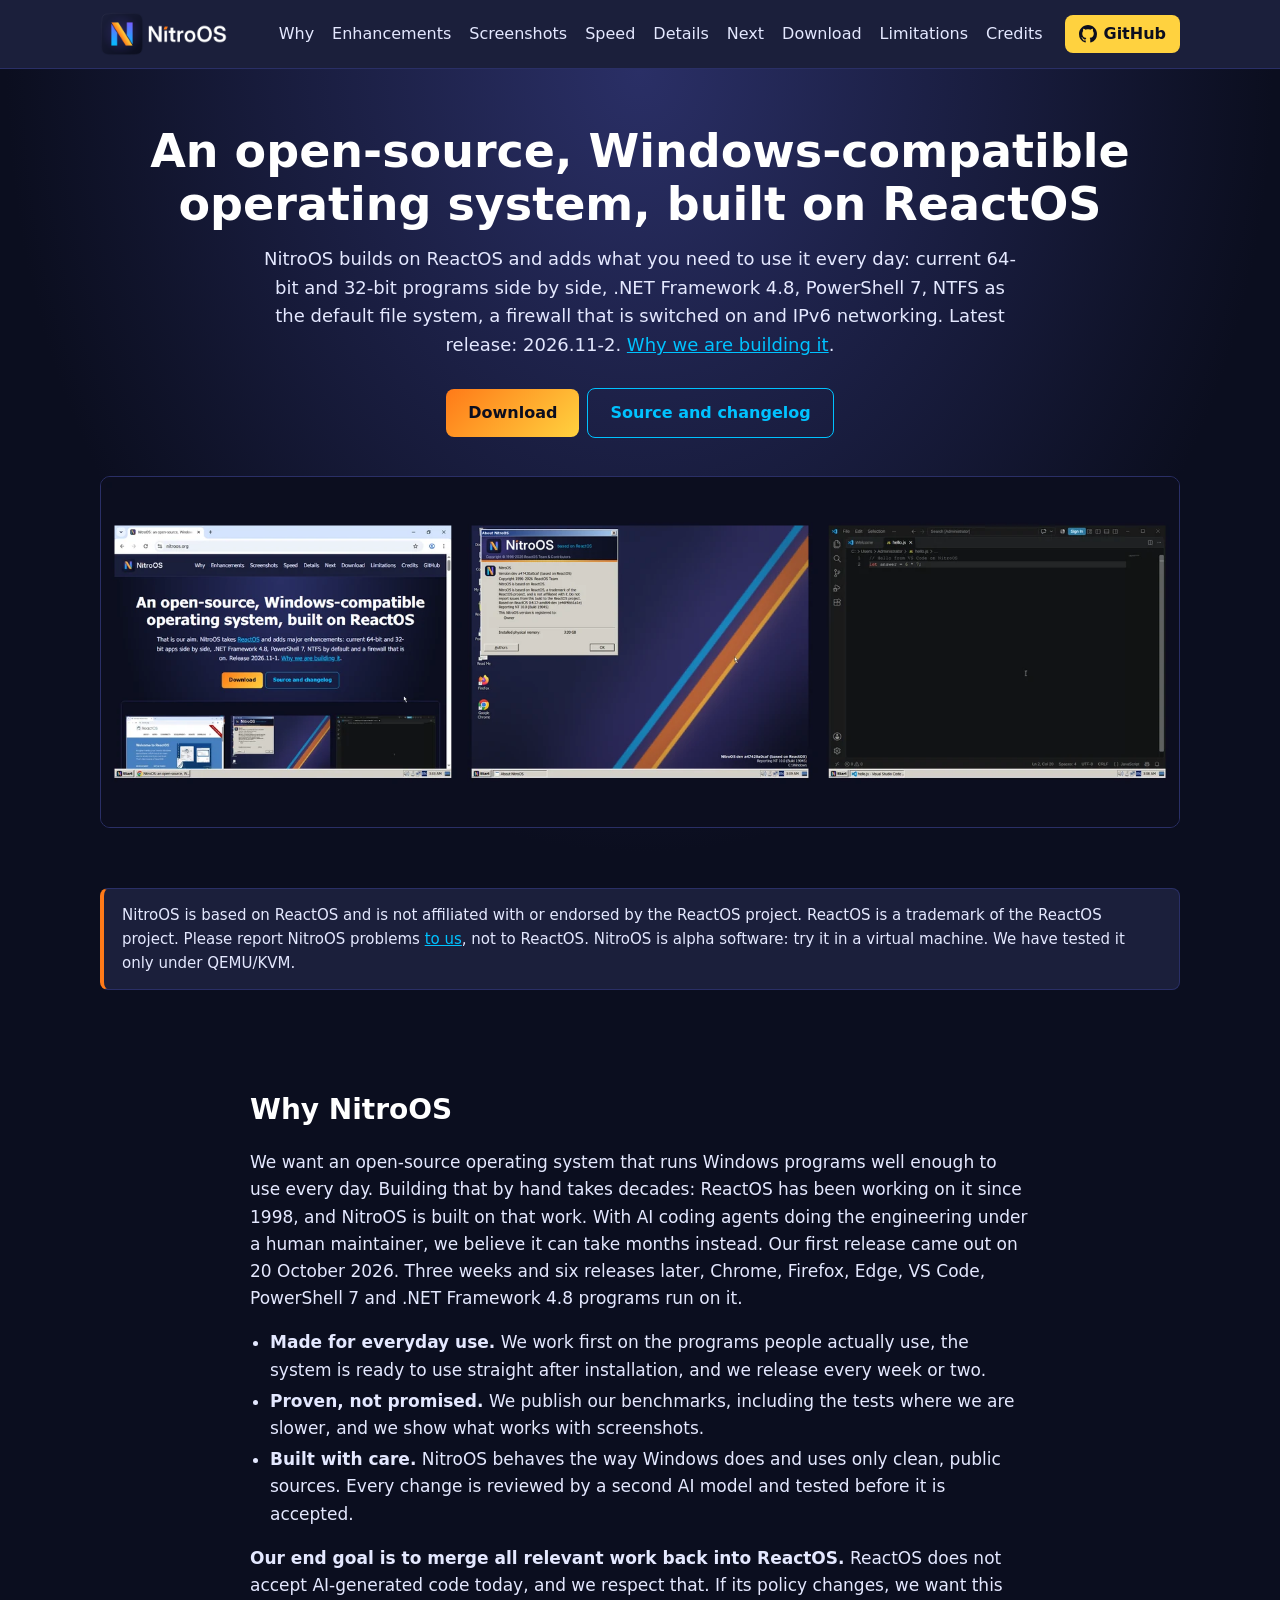
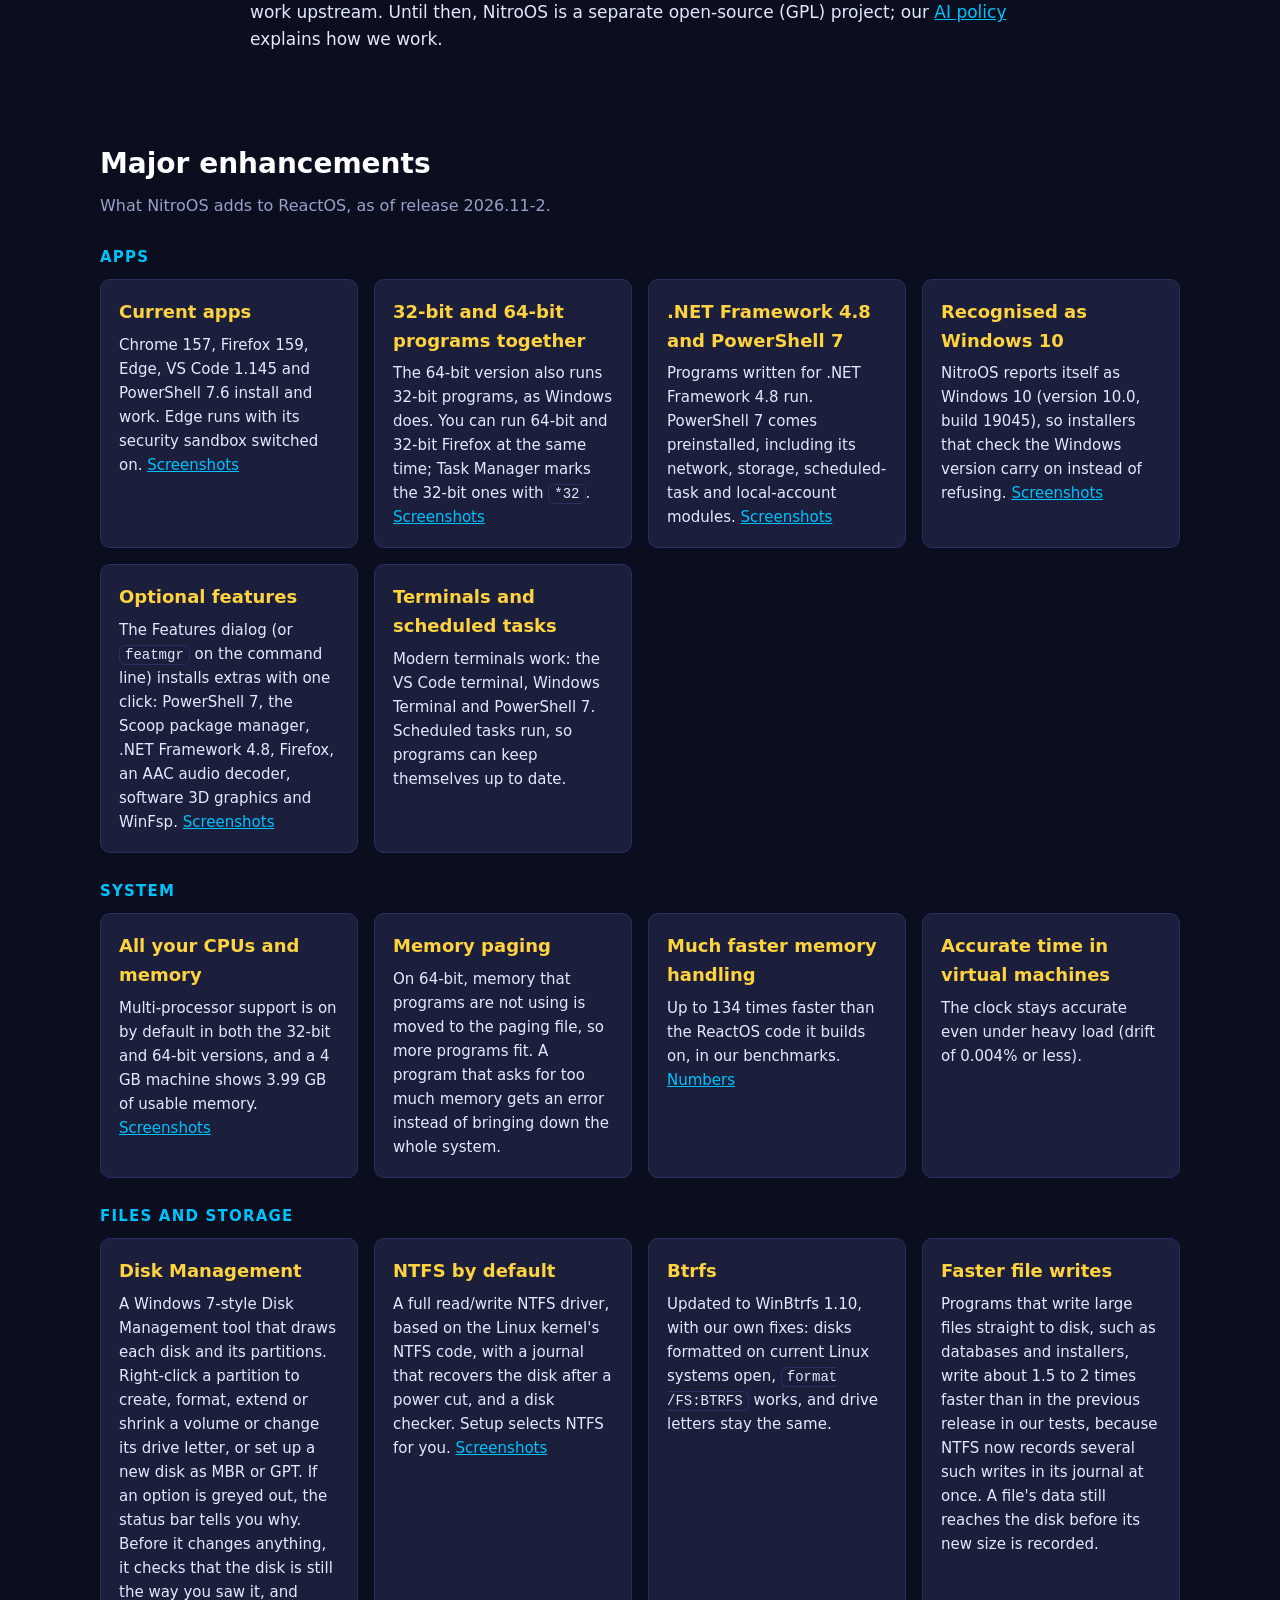
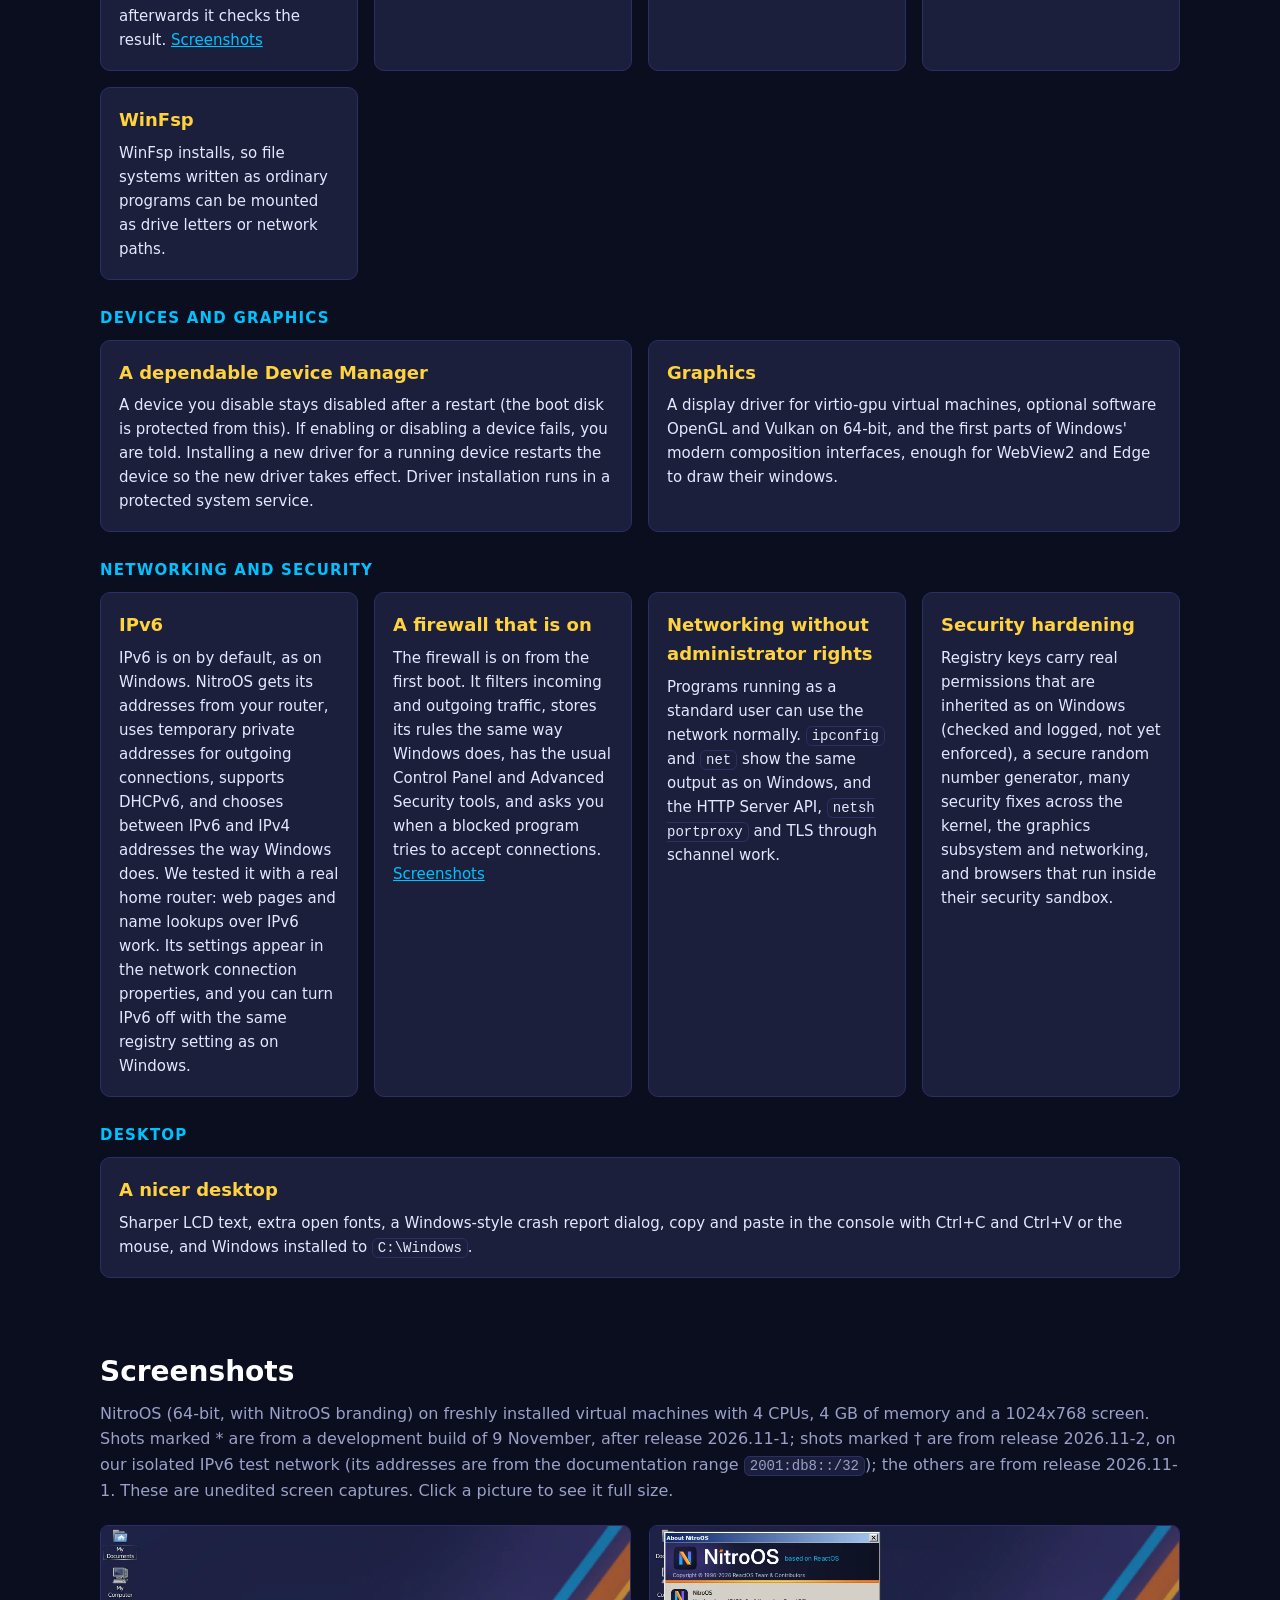
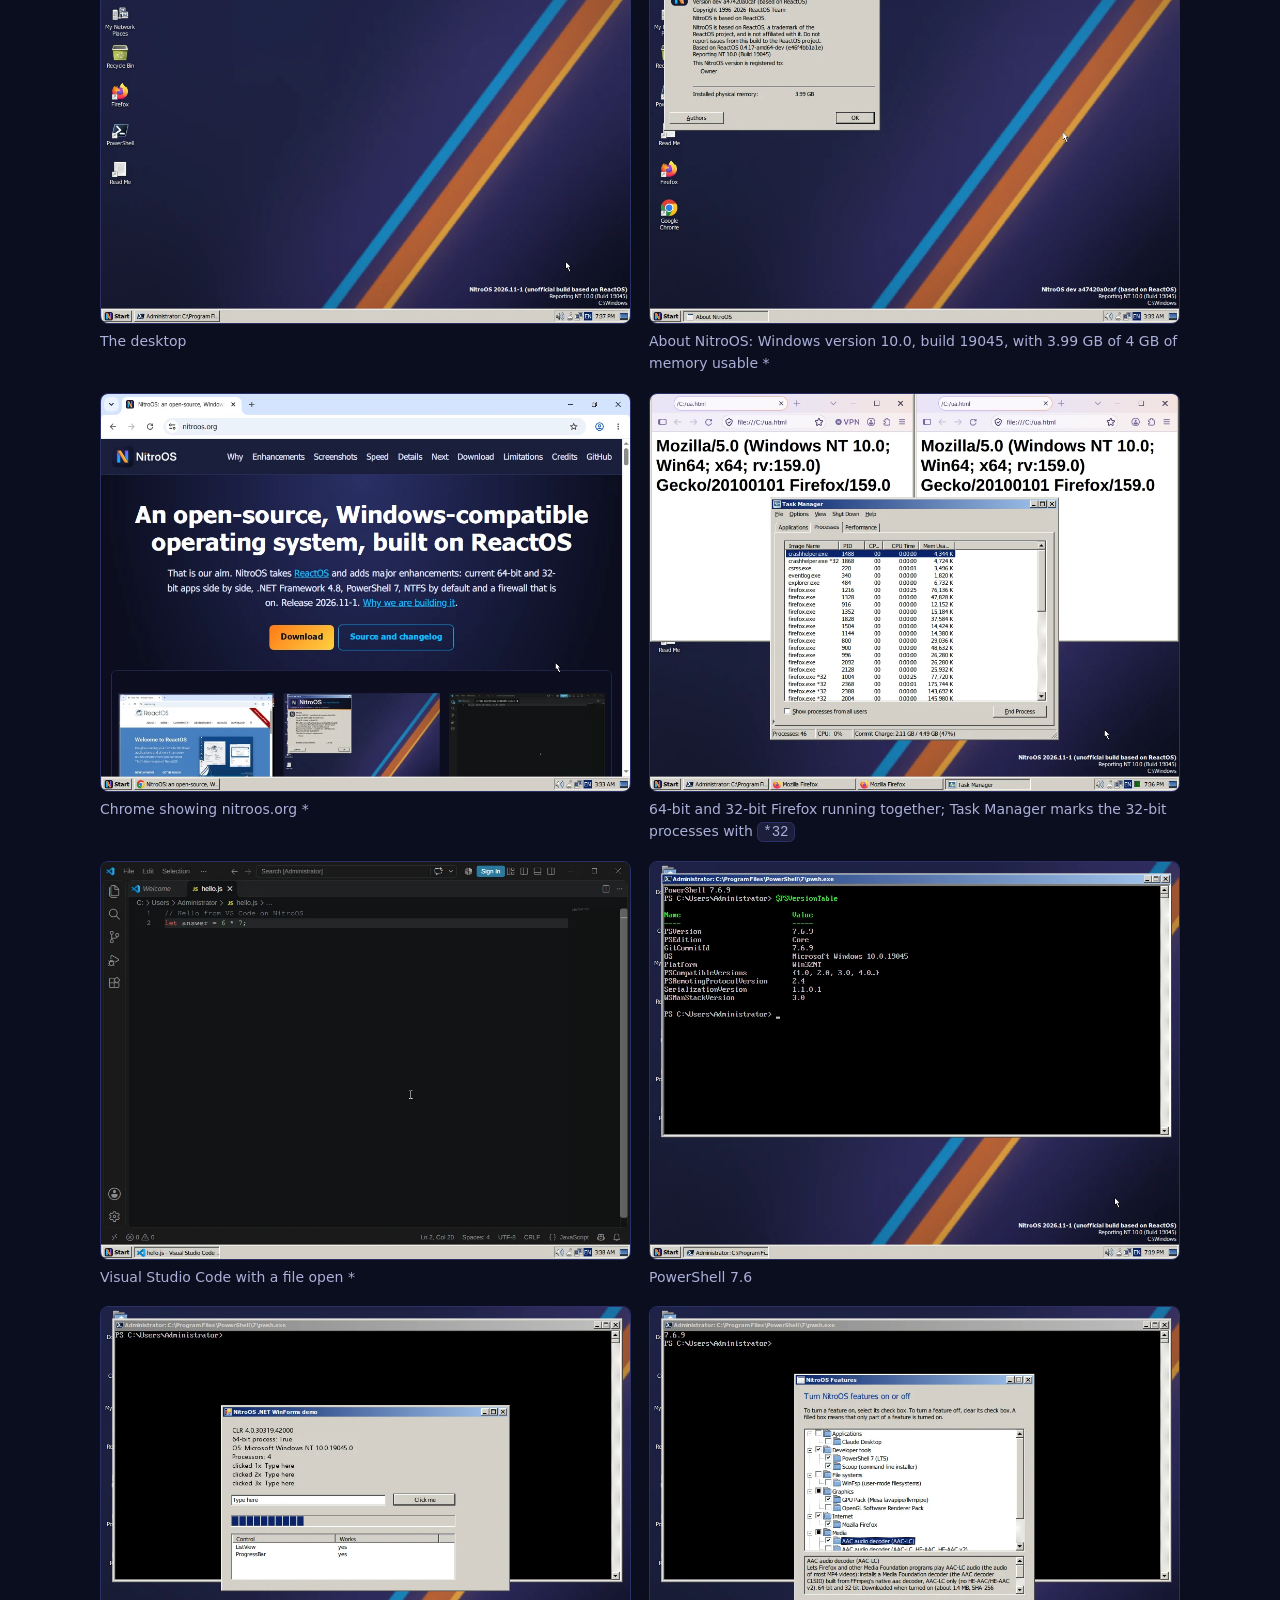
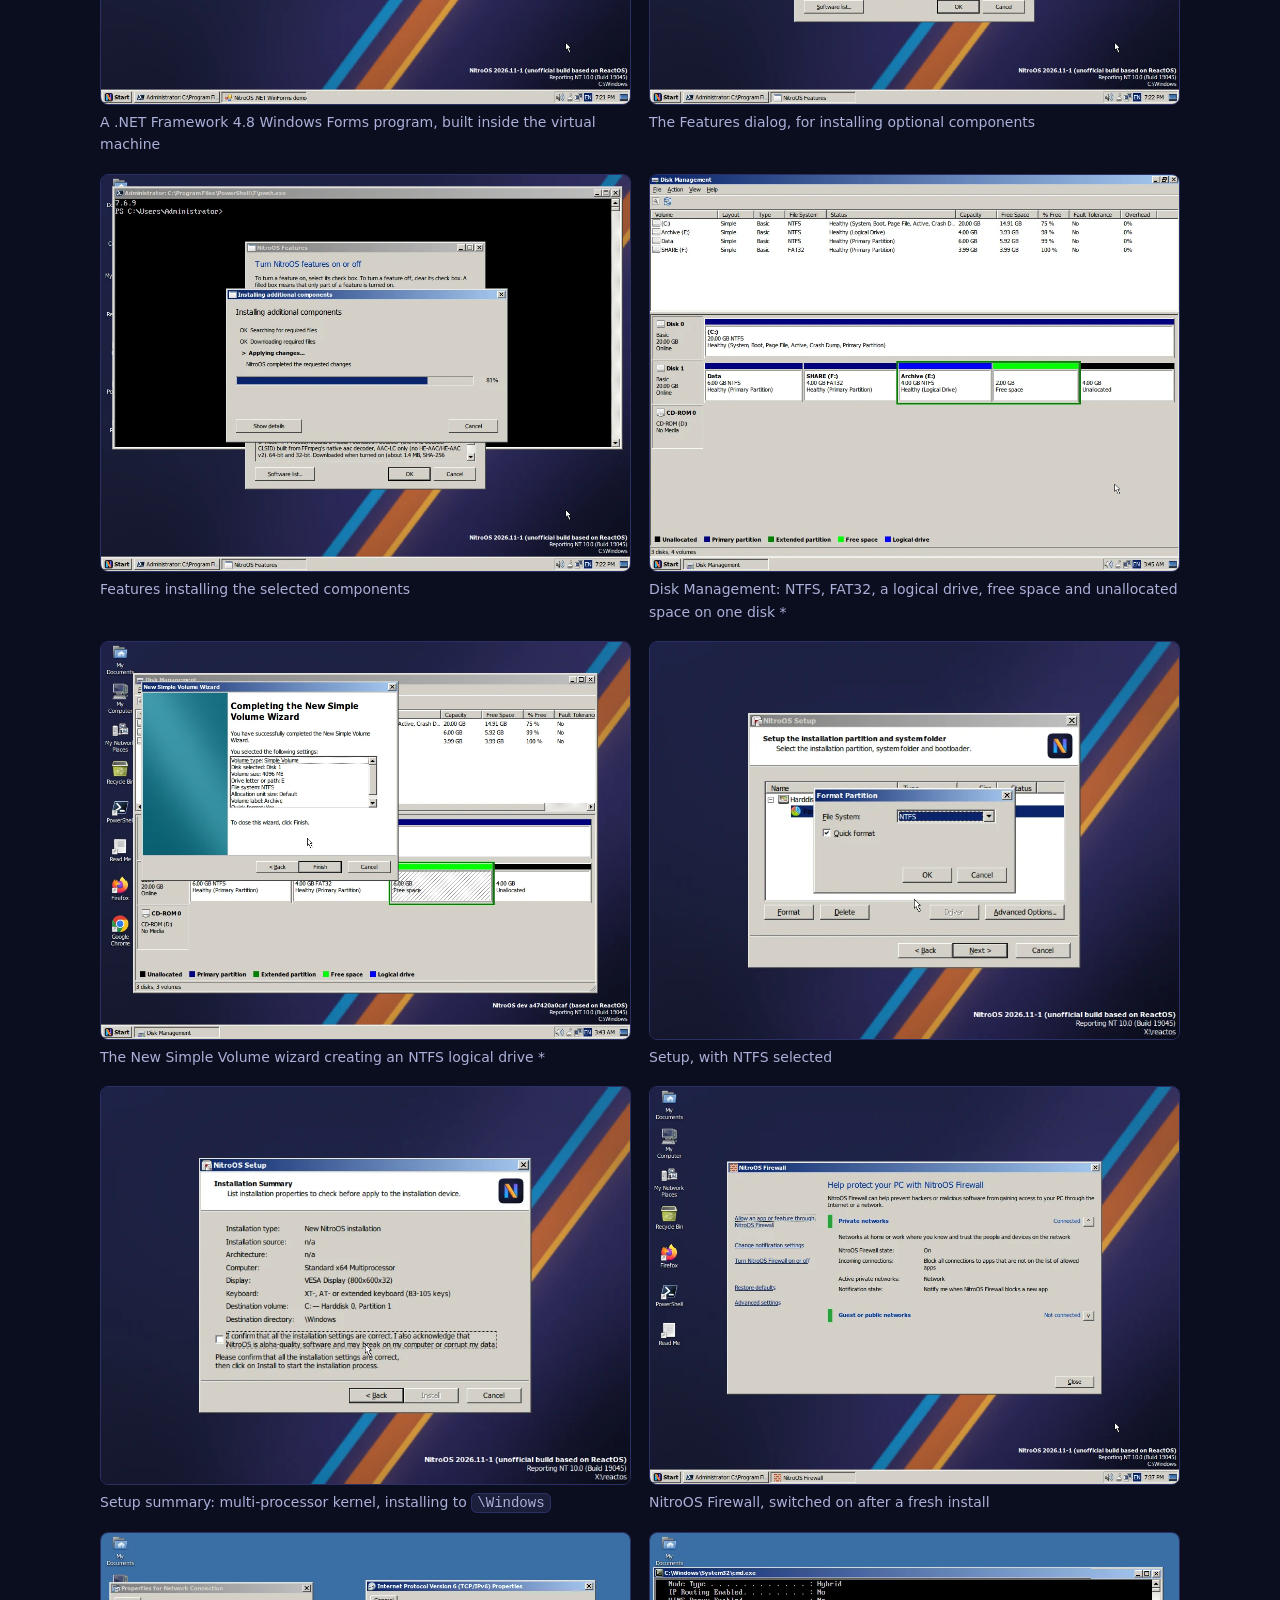
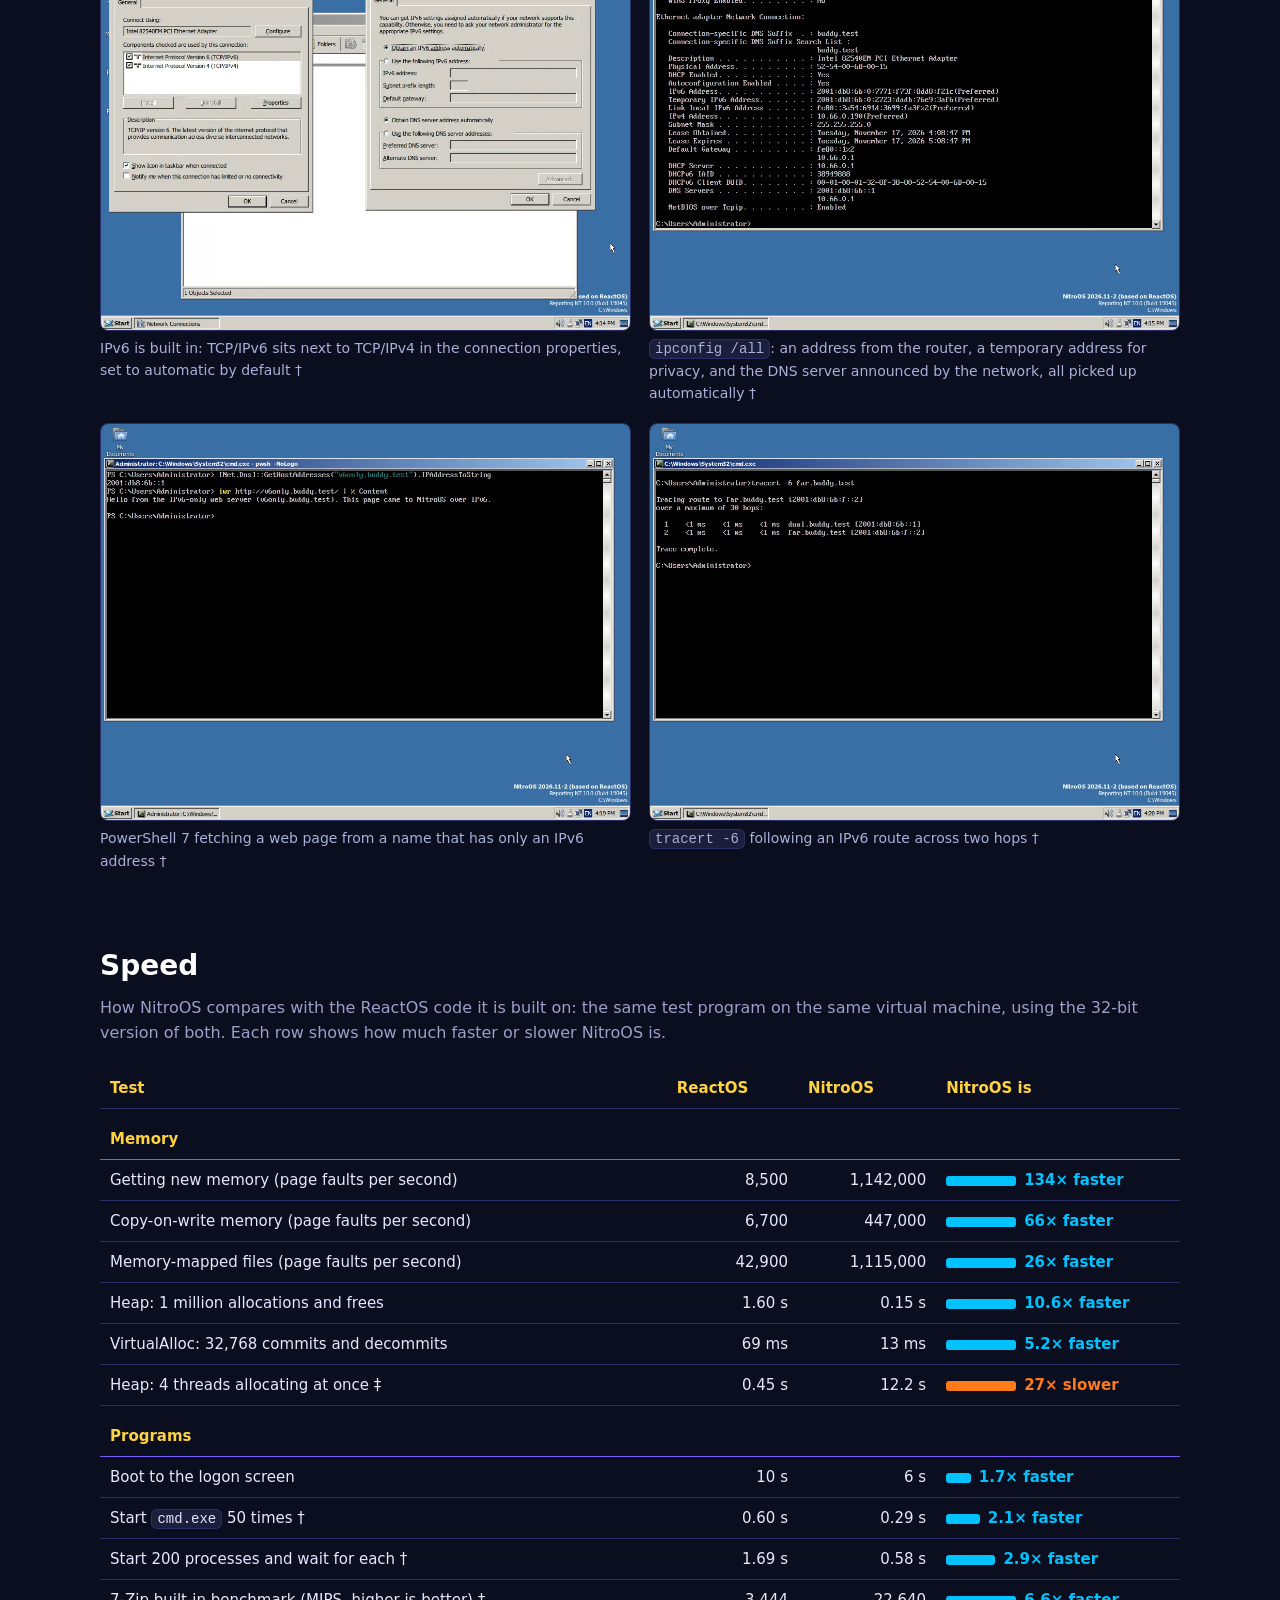
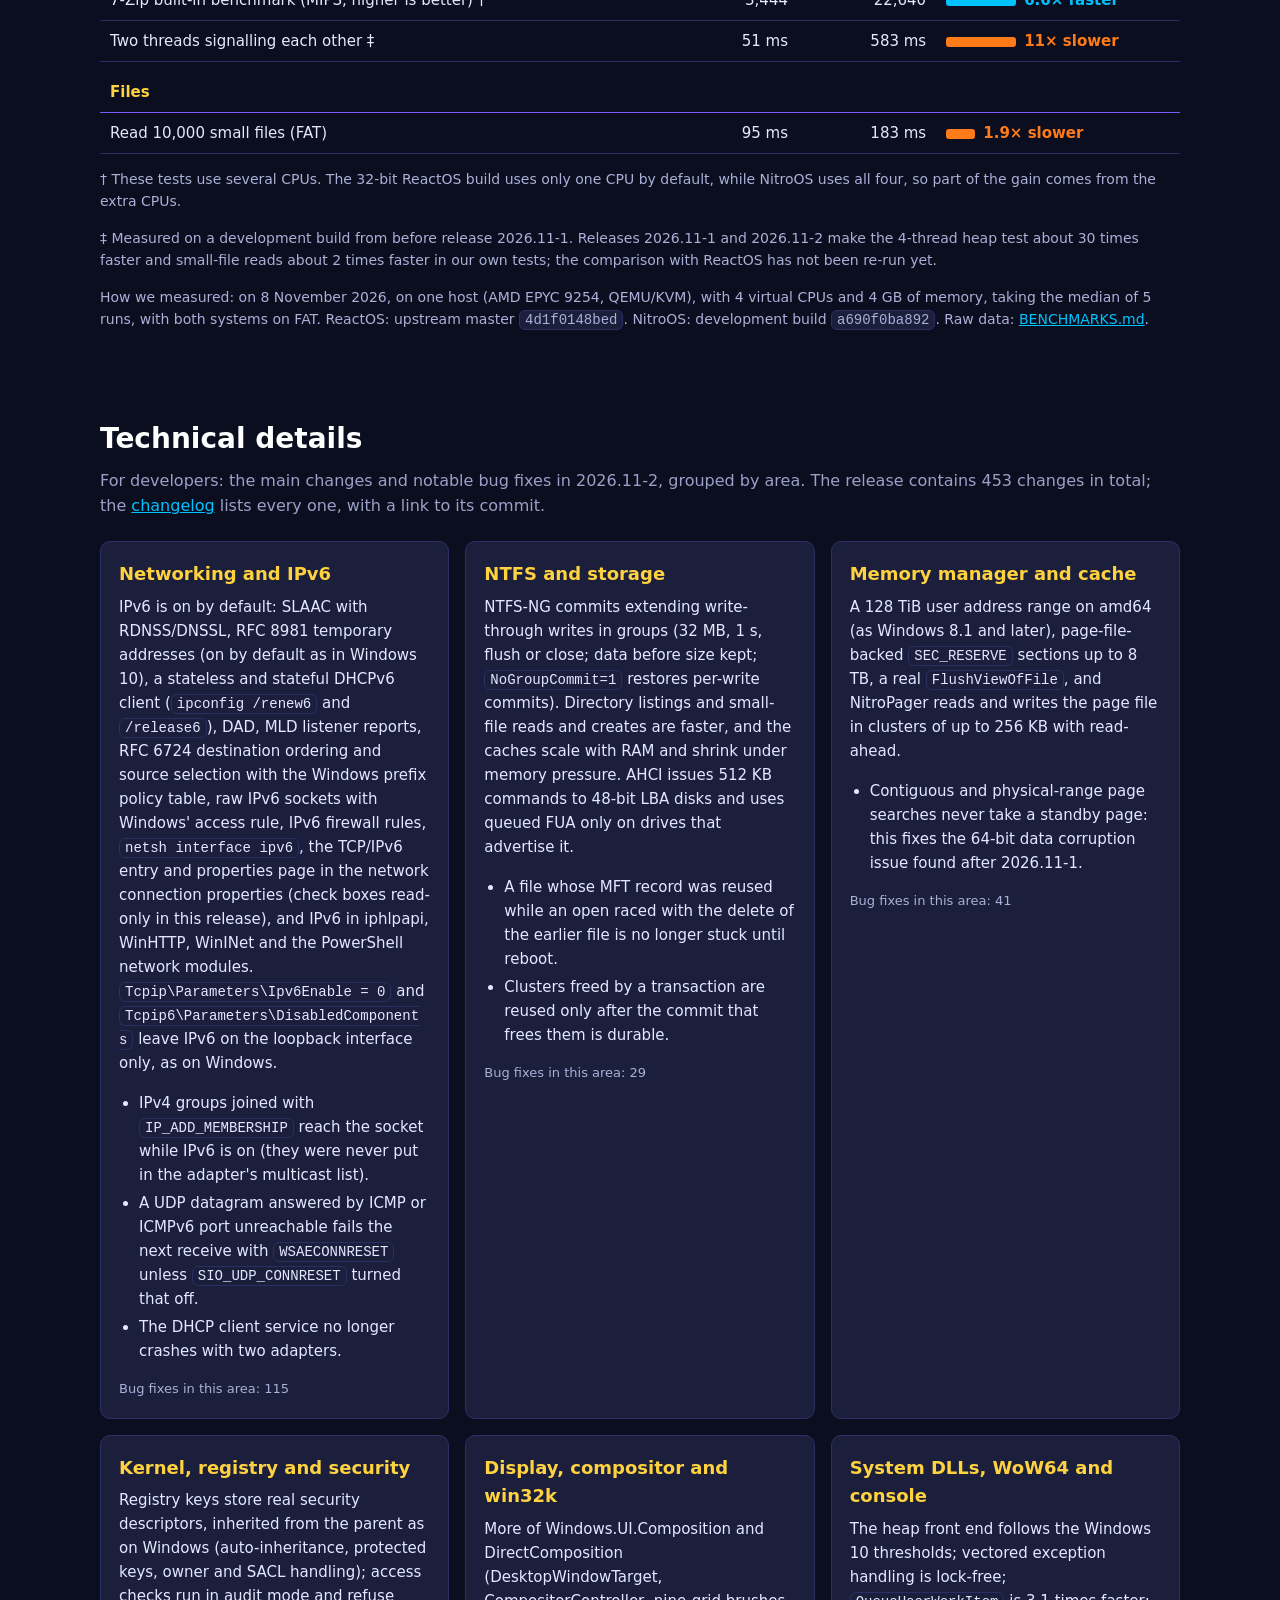
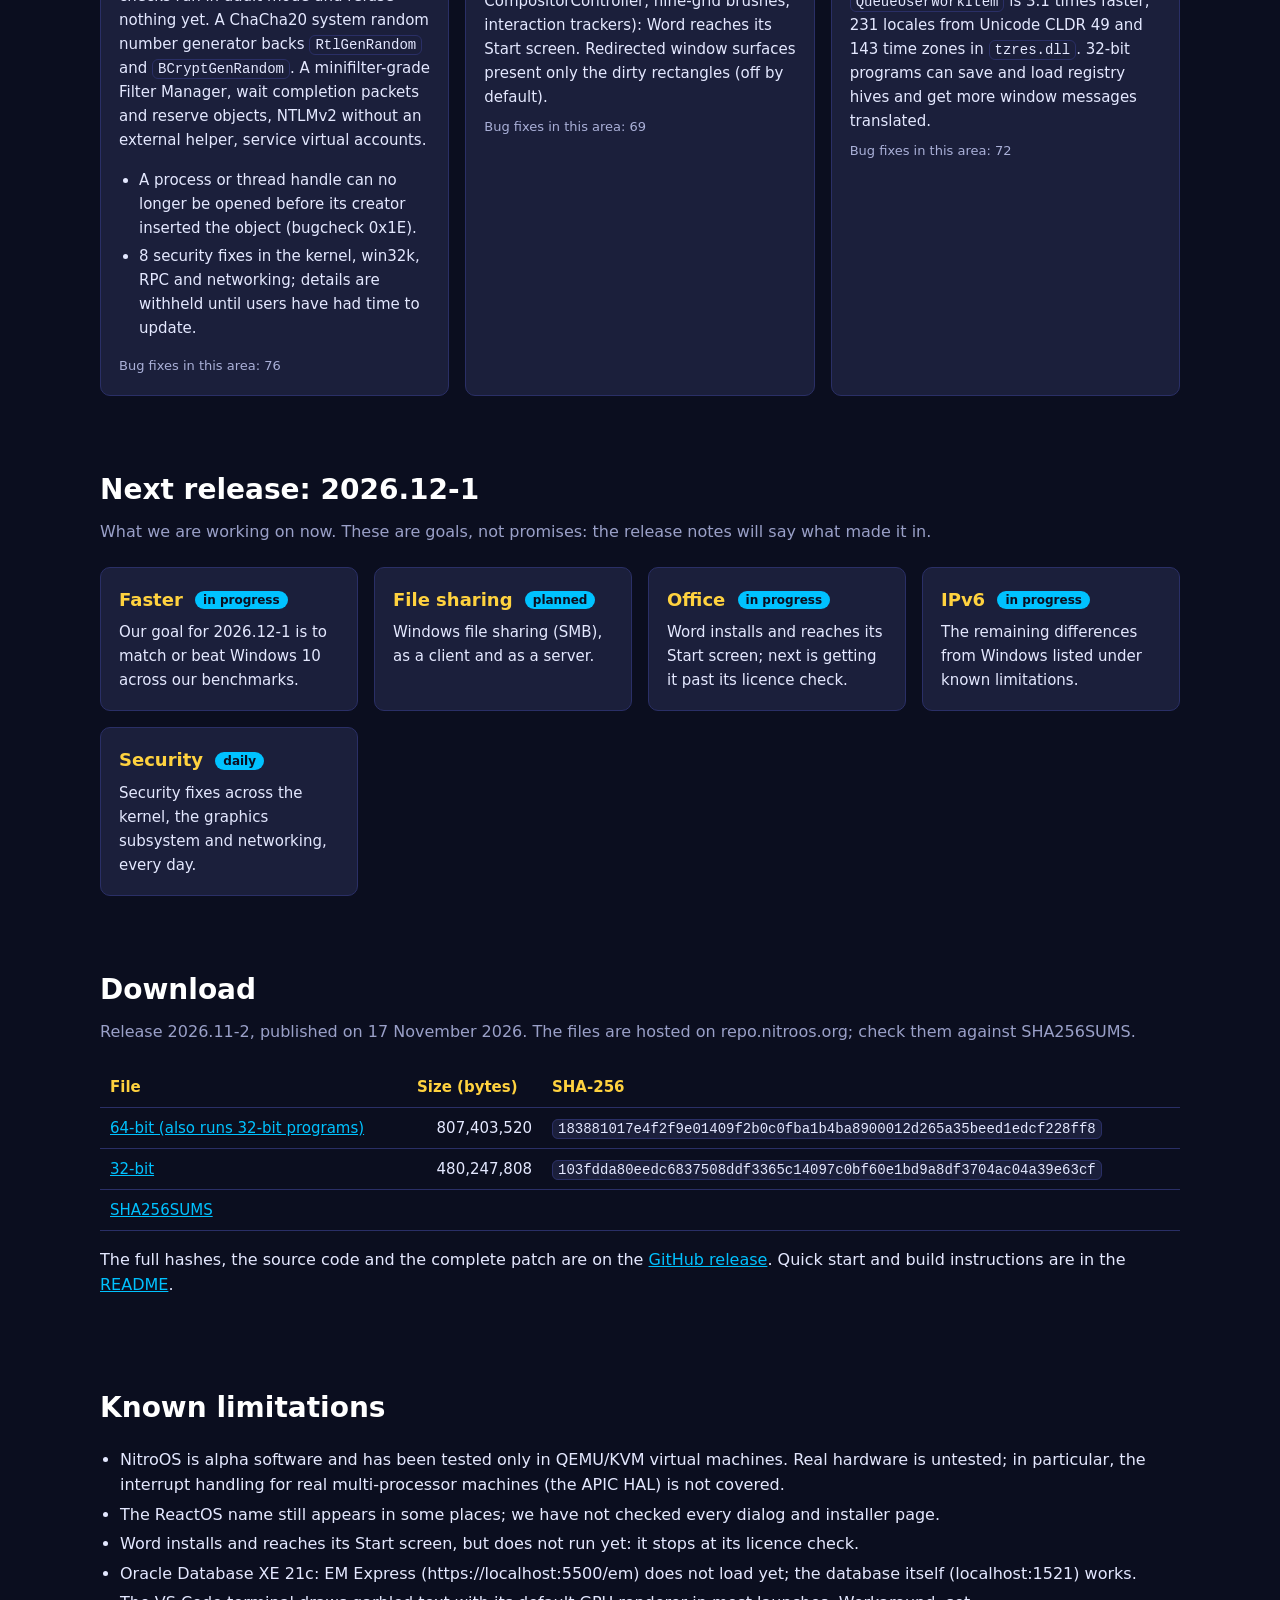
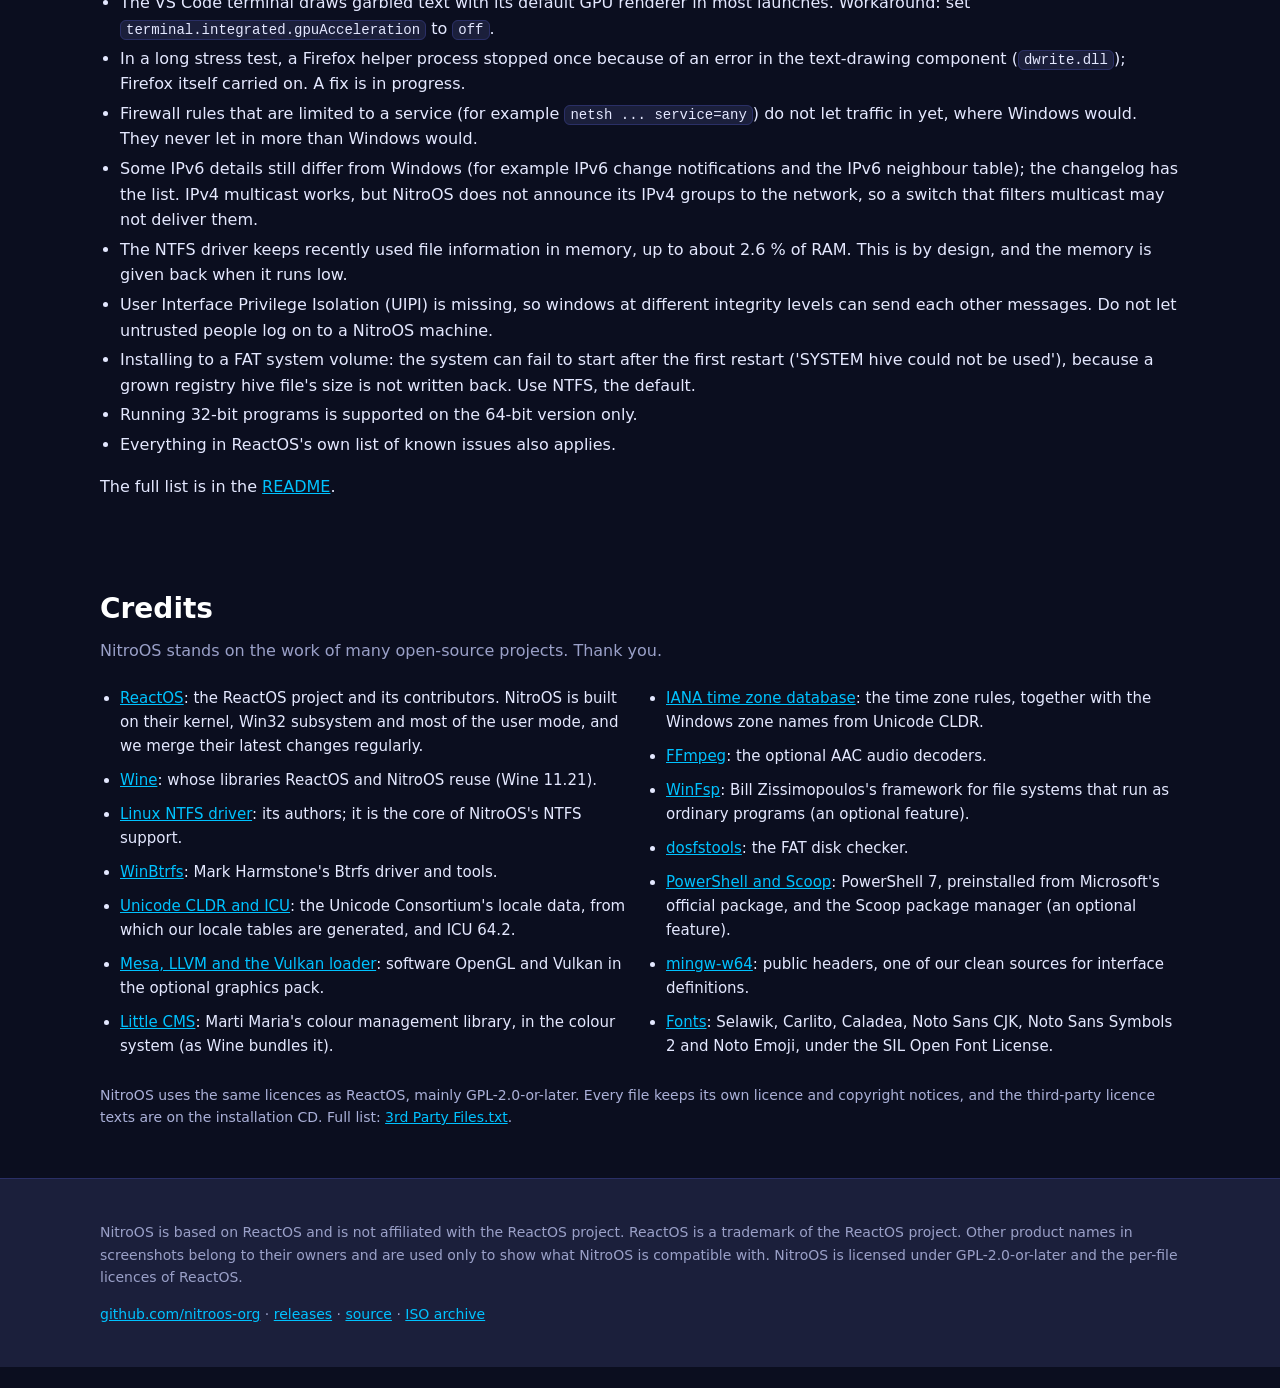
==== commit 6015a236: "Site and README: IPv6 screenshots of release 2026.11-2" ====
--- a/docs/index.html
+++ b/docs/index.html
@@ -56,7 +56,7 @@
 </div>
 </div></section>
 <section id="screenshots"><div class="wrap"><h2>Screenshots</h2>
-<p class="sub">NitroOS (64-bit, with NitroOS branding) on freshly installed virtual machines with 4 CPUs, 4 GB of memory and a 1024x768 screen. Shots marked * are from a development build of 9 November, after release 2026.11-1; the others are from release 2026.11-1. These are unedited screen captures. Click a picture to see it full size.</p>
+<p class="sub">NitroOS (64-bit, with NitroOS branding) on freshly installed virtual machines with 4 CPUs, 4 GB of memory and a 1024x768 screen. Shots marked * are from a development build of 9 November, after release 2026.11-1; shots marked † are from release 2026.11-2, on our isolated IPv6 test network (its addresses are from the documentation range <code>2001:db8::/32</code>); the others are from release 2026.11-1. These are unedited screen captures. Click a picture to see it full size.</p>
 <div class="gallery">
 <figure><a href="img/nitro-desktop.webp"><img loading="lazy" width="1024" height="768" src="img/nitro-desktop.webp" alt="The desktop"></a><figcaption>The desktop</figcaption></figure>
 <figure><a href="img/nitro-winver.webp"><img loading="lazy" width="1024" height="768" src="img/nitro-winver.webp" alt="About NitroOS: Windows version 10.0, build 19045, with 3.99 GB of 4 GB of memory usable *"></a><figcaption>About NitroOS: Windows version 10.0, build 19045, with 3.99 GB of 4 GB of memory usable *</figcaption></figure>
@@ -72,6 +72,10 @@
 <figure><a href="img/nitro-format.webp"><img loading="lazy" width="800" height="600" src="img/nitro-format.webp" alt="Setup, with NTFS selected"></a><figcaption>Setup, with NTFS selected</figcaption></figure>
 <figure><a href="img/nitro-install.webp"><img loading="lazy" width="800" height="600" src="img/nitro-install.webp" alt="Setup summary: multi-processor kernel, installing to \Windows"></a><figcaption>Setup summary: multi-processor kernel, installing to <code>\Windows</code></figcaption></figure>
 <figure><a href="img/nitro-firewall.webp"><img loading="lazy" width="1024" height="768" src="img/nitro-firewall.webp" alt="NitroOS Firewall, switched on after a fresh install"></a><figcaption>NitroOS Firewall, switched on after a fresh install</figcaption></figure>
+<figure><a href="img/nitro-ipv6-properties.webp"><img loading="lazy" width="1024" height="768" src="img/nitro-ipv6-properties.webp" alt="IPv6 is built in: TCP/IPv6 sits next to TCP/IPv4 in the connection properties, set to automatic by default †"></a><figcaption>IPv6 is built in: TCP/IPv6 sits next to TCP/IPv4 in the connection properties, set to automatic by default †</figcaption></figure>
+<figure><a href="img/nitro-ipv6-ipconfig.webp"><img loading="lazy" width="1024" height="768" src="img/nitro-ipv6-ipconfig.webp" alt="ipconfig /all: an address from the router, a temporary address for privacy, and the DNS server announced by the network, all picked up automatically †"></a><figcaption><code>ipconfig /all</code>: an address from the router, a temporary address for privacy, and the DNS server announced by the network, all picked up automatically †</figcaption></figure>
+<figure><a href="img/nitro-ipv6-only-page.webp"><img loading="lazy" width="1024" height="768" src="img/nitro-ipv6-only-page.webp" alt="PowerShell 7 fetching a web page from a name that has only an IPv6 address †"></a><figcaption>PowerShell 7 fetching a web page from a name that has only an IPv6 address †</figcaption></figure>
+<figure><a href="img/nitro-ipv6-tracert.webp"><img loading="lazy" width="1024" height="768" src="img/nitro-ipv6-tracert.webp" alt="tracert -6 following an IPv6 route across two hops †"></a><figcaption><code>tracert -6</code> following an IPv6 route across two hops †</figcaption></figure>
 </div></div></section>
 <section id="numbers"><div class="wrap"><h2>Speed</h2><p class="sub">How NitroOS compares with the ReactOS code it is built on: the same test program on the same virtual machine, using the 32-bit version of both. Each row shows how much faster or slower NitroOS is.</p>
 <div class="tablewrap"><table class="perf"><tr><th>Test</th><th class="n">ReactOS</th><th class="n">NitroOS</th><th>NitroOS is</th></tr>
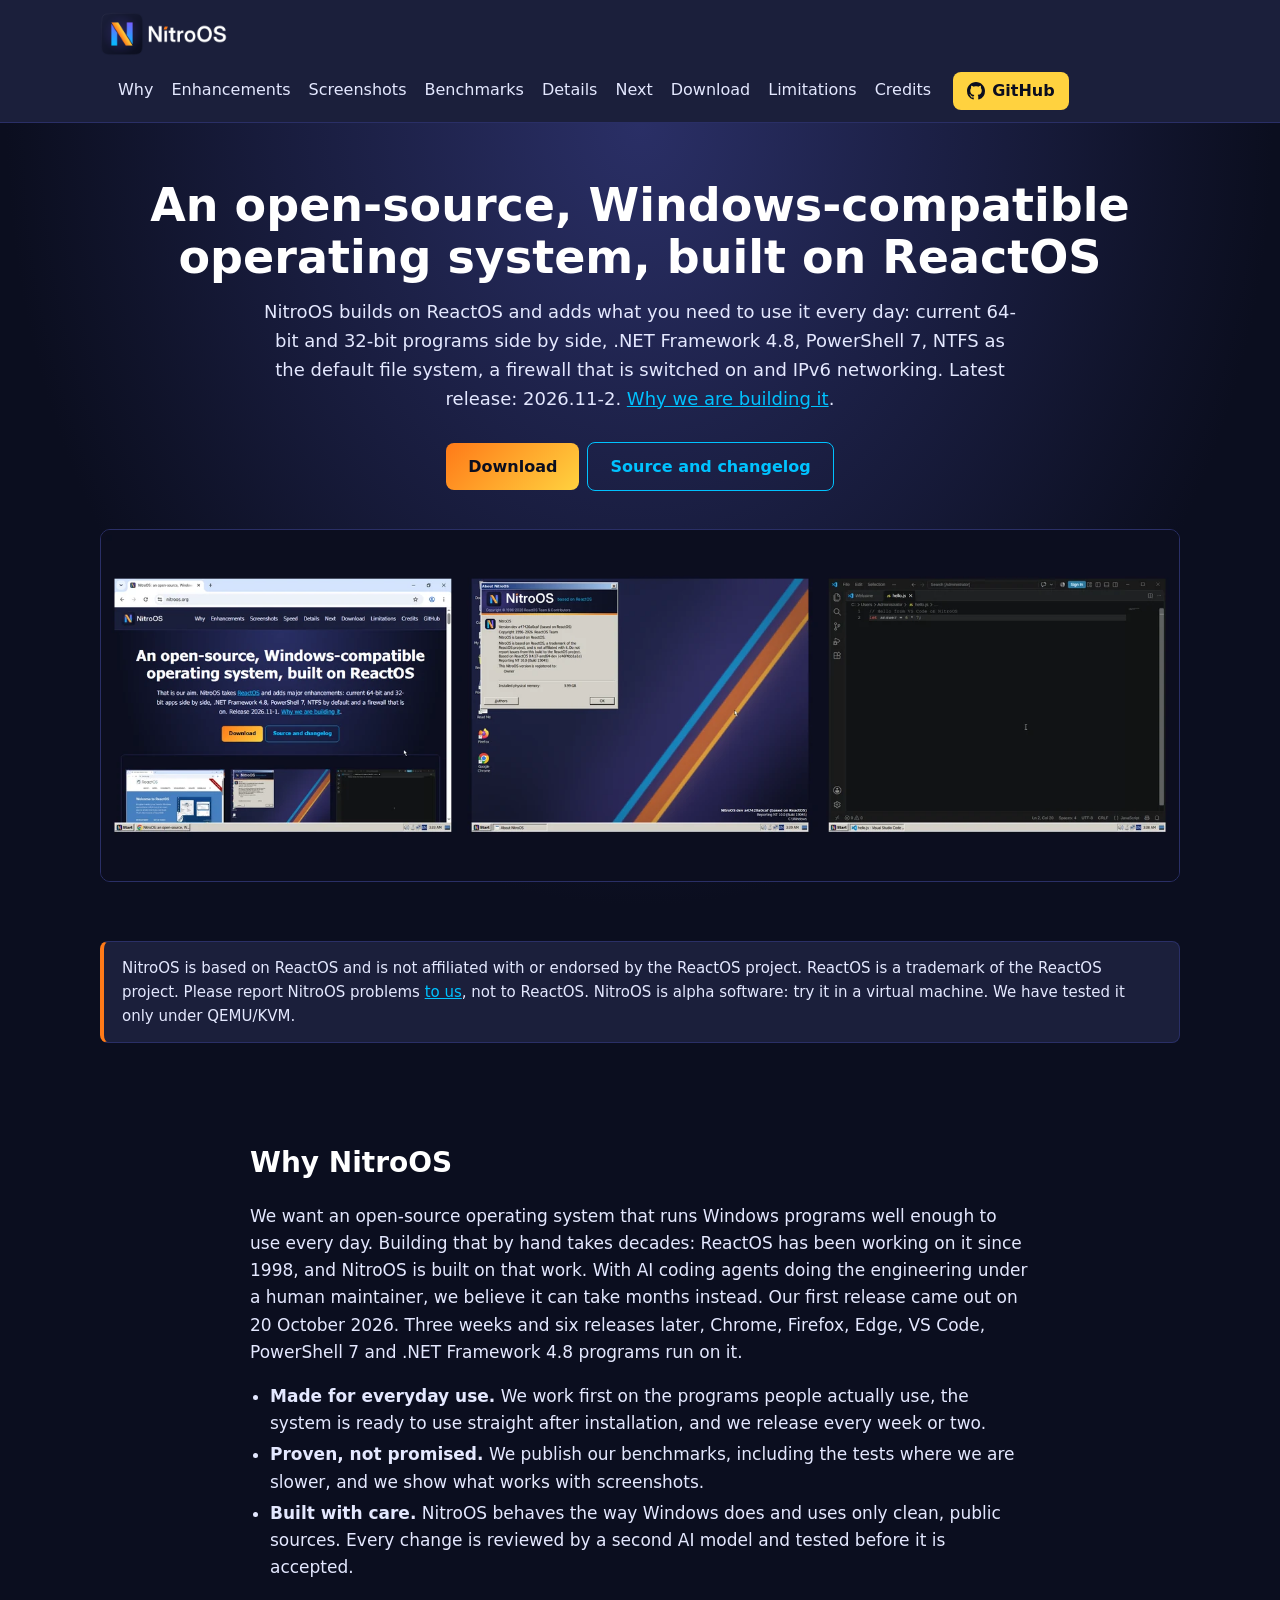
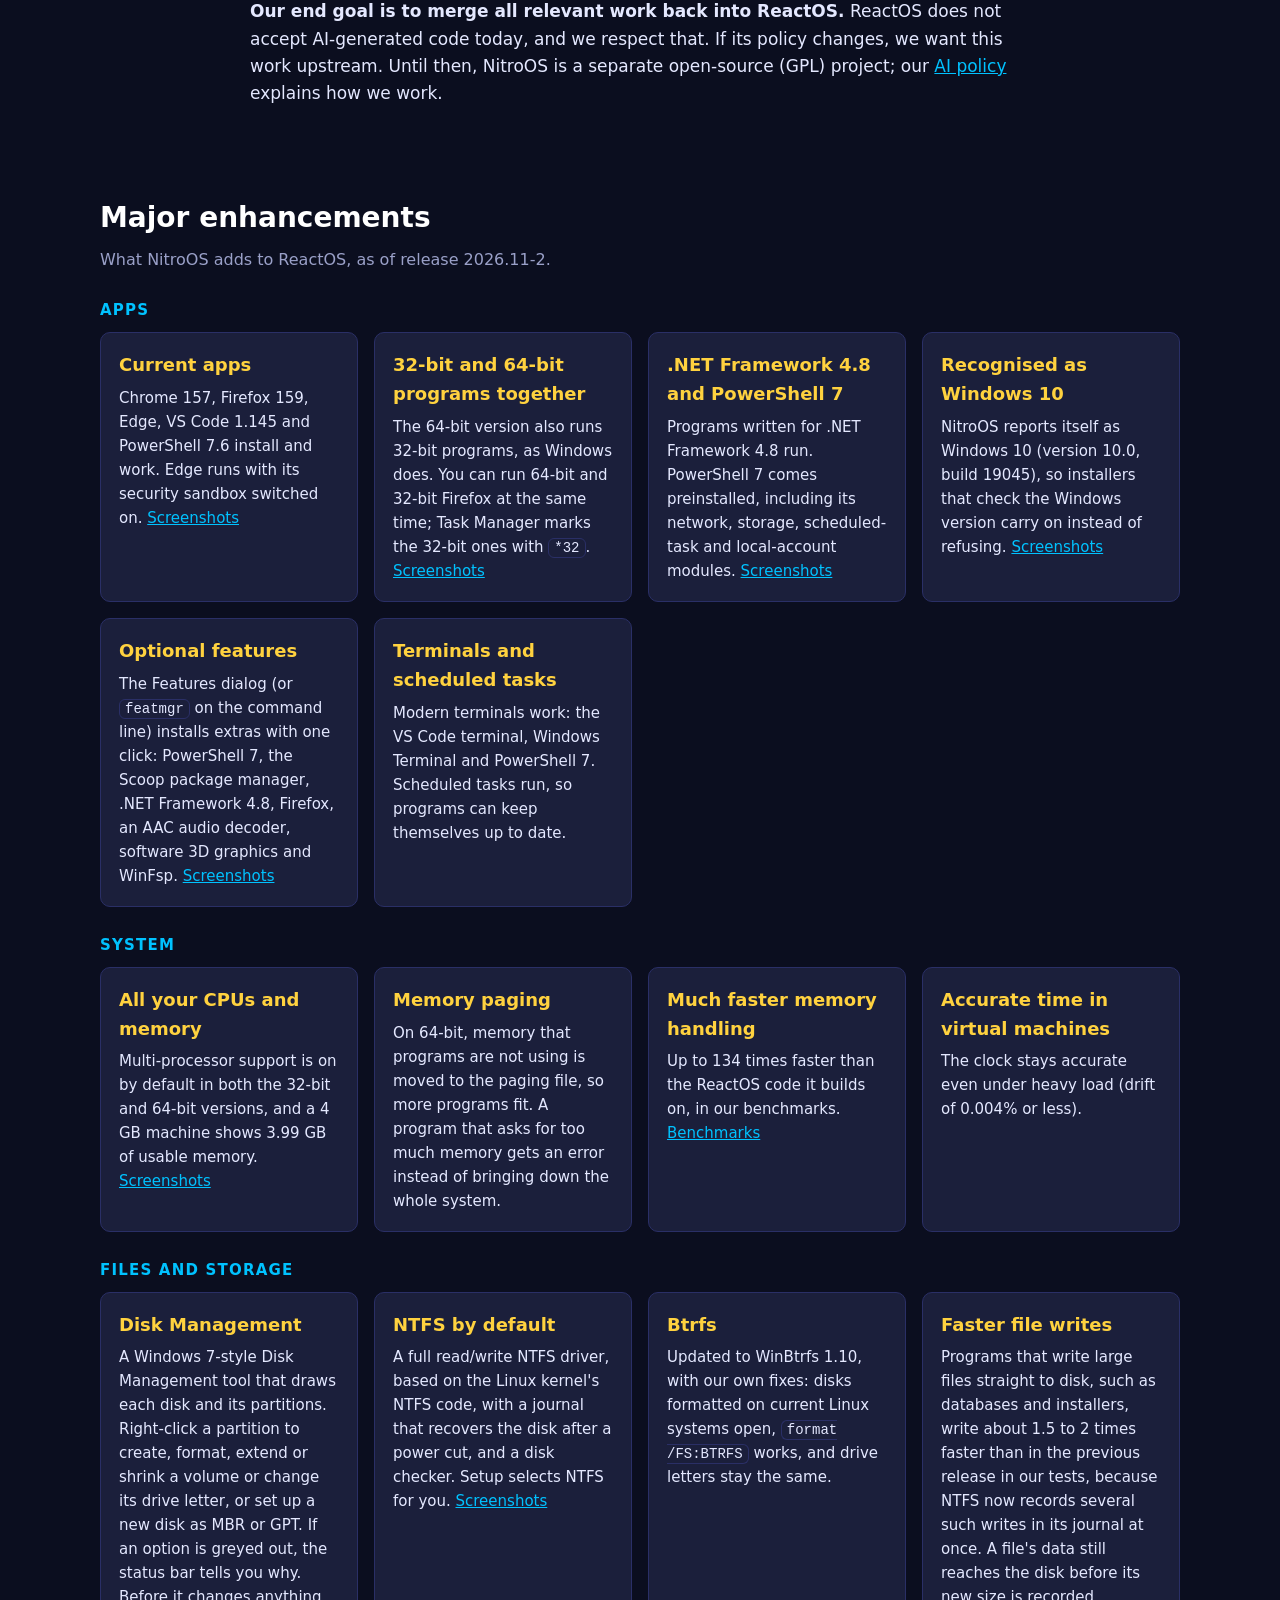
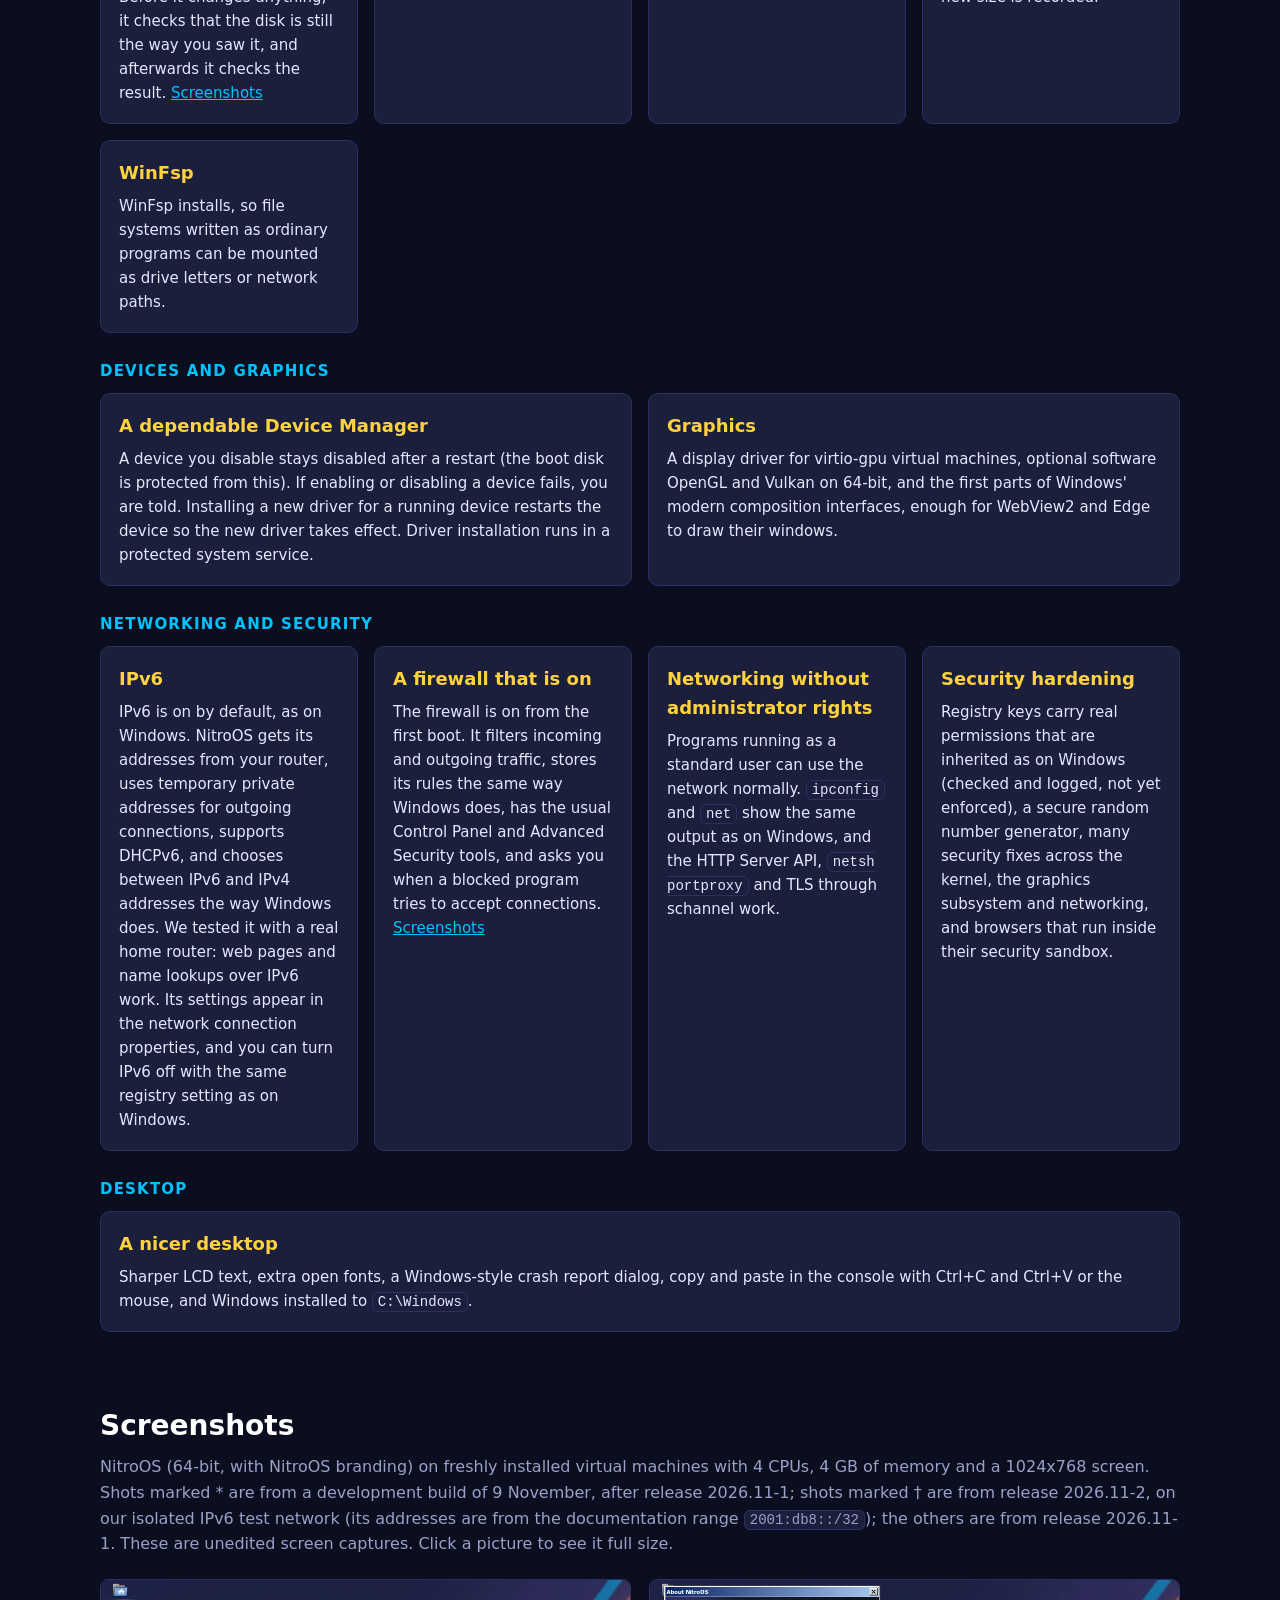
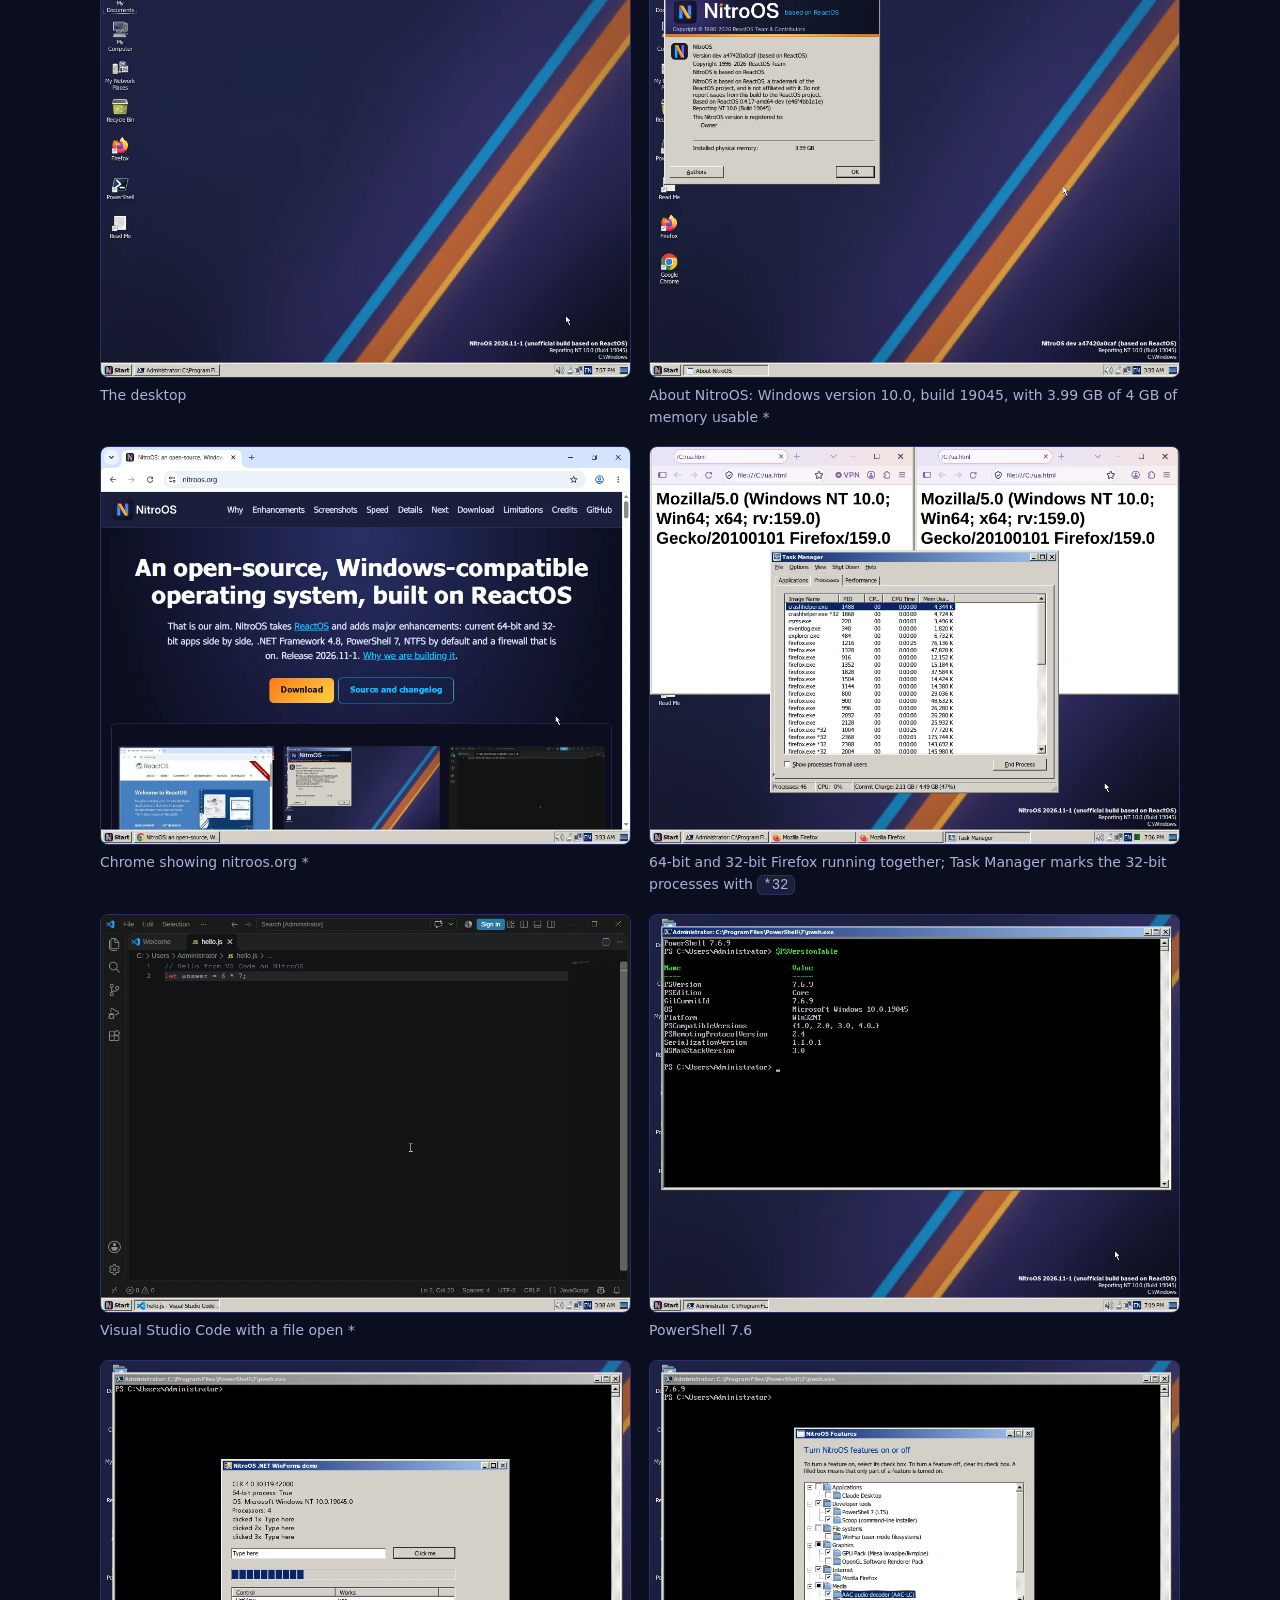
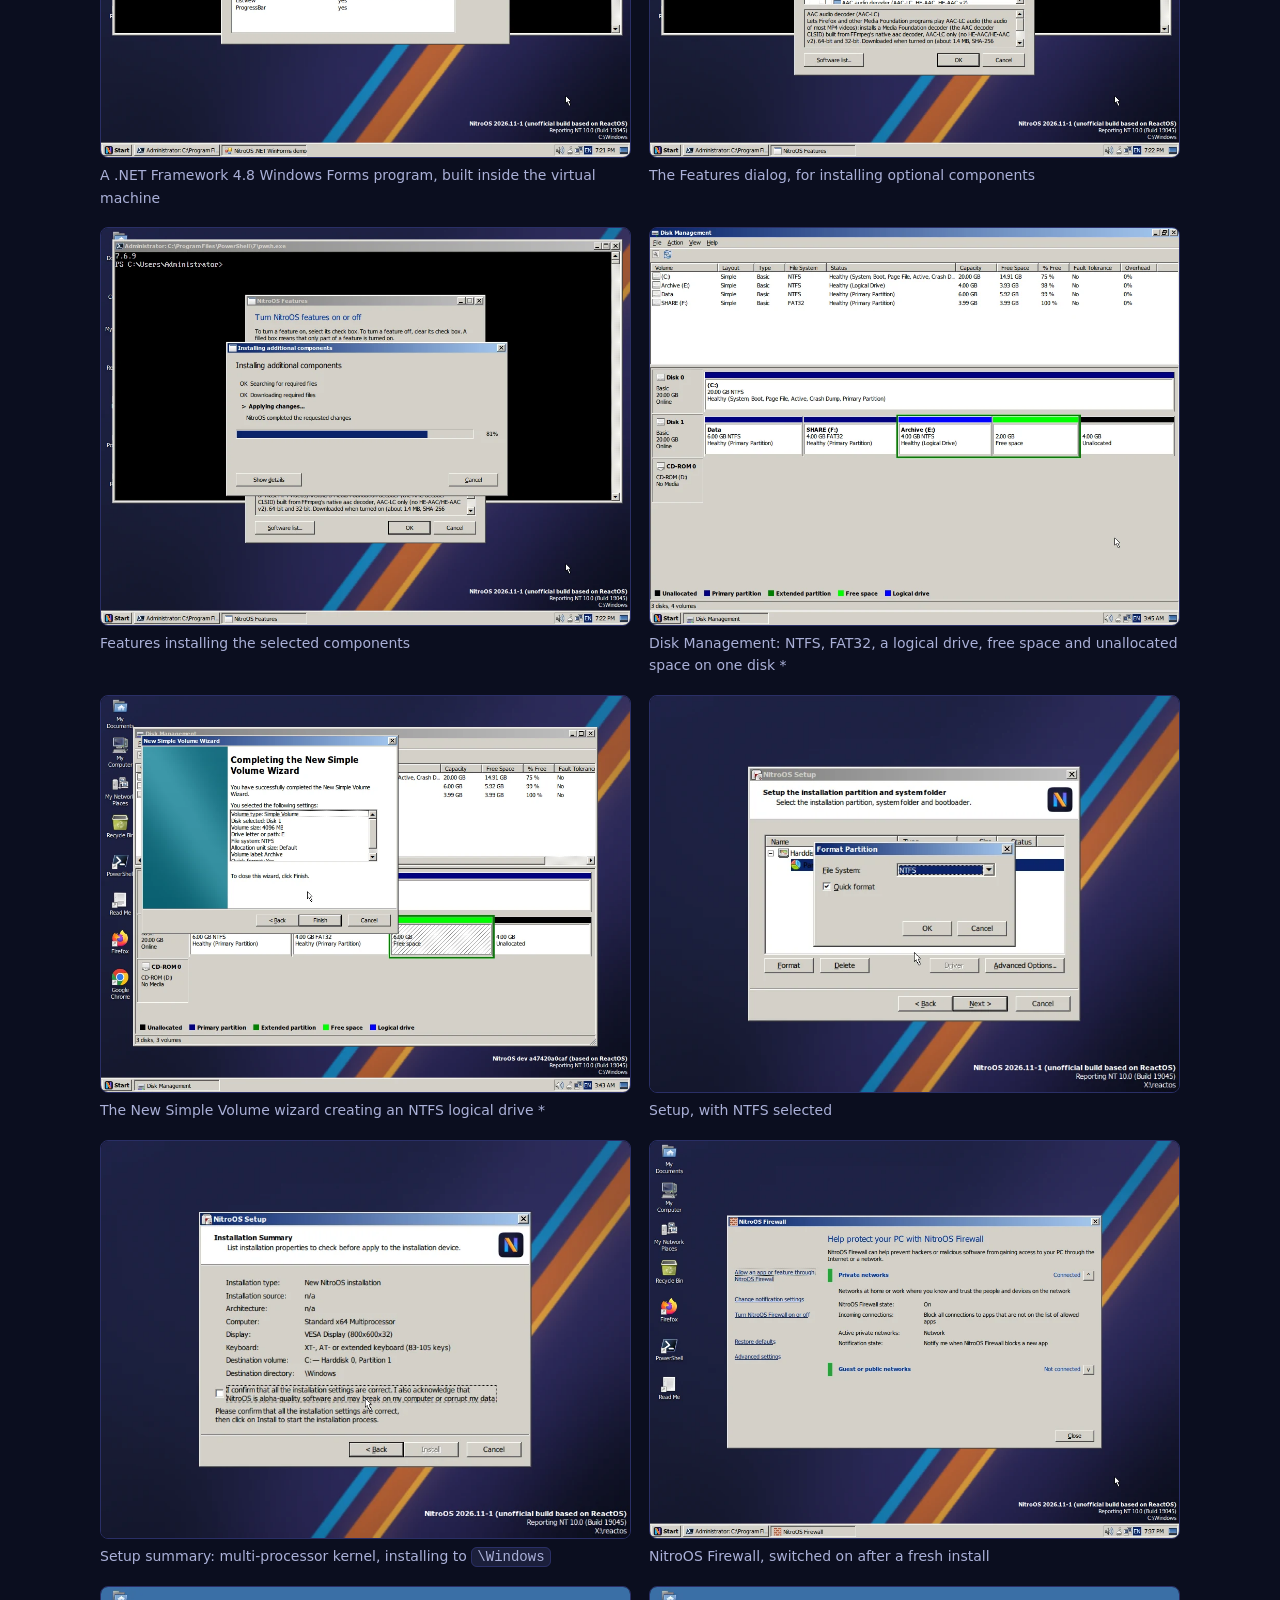
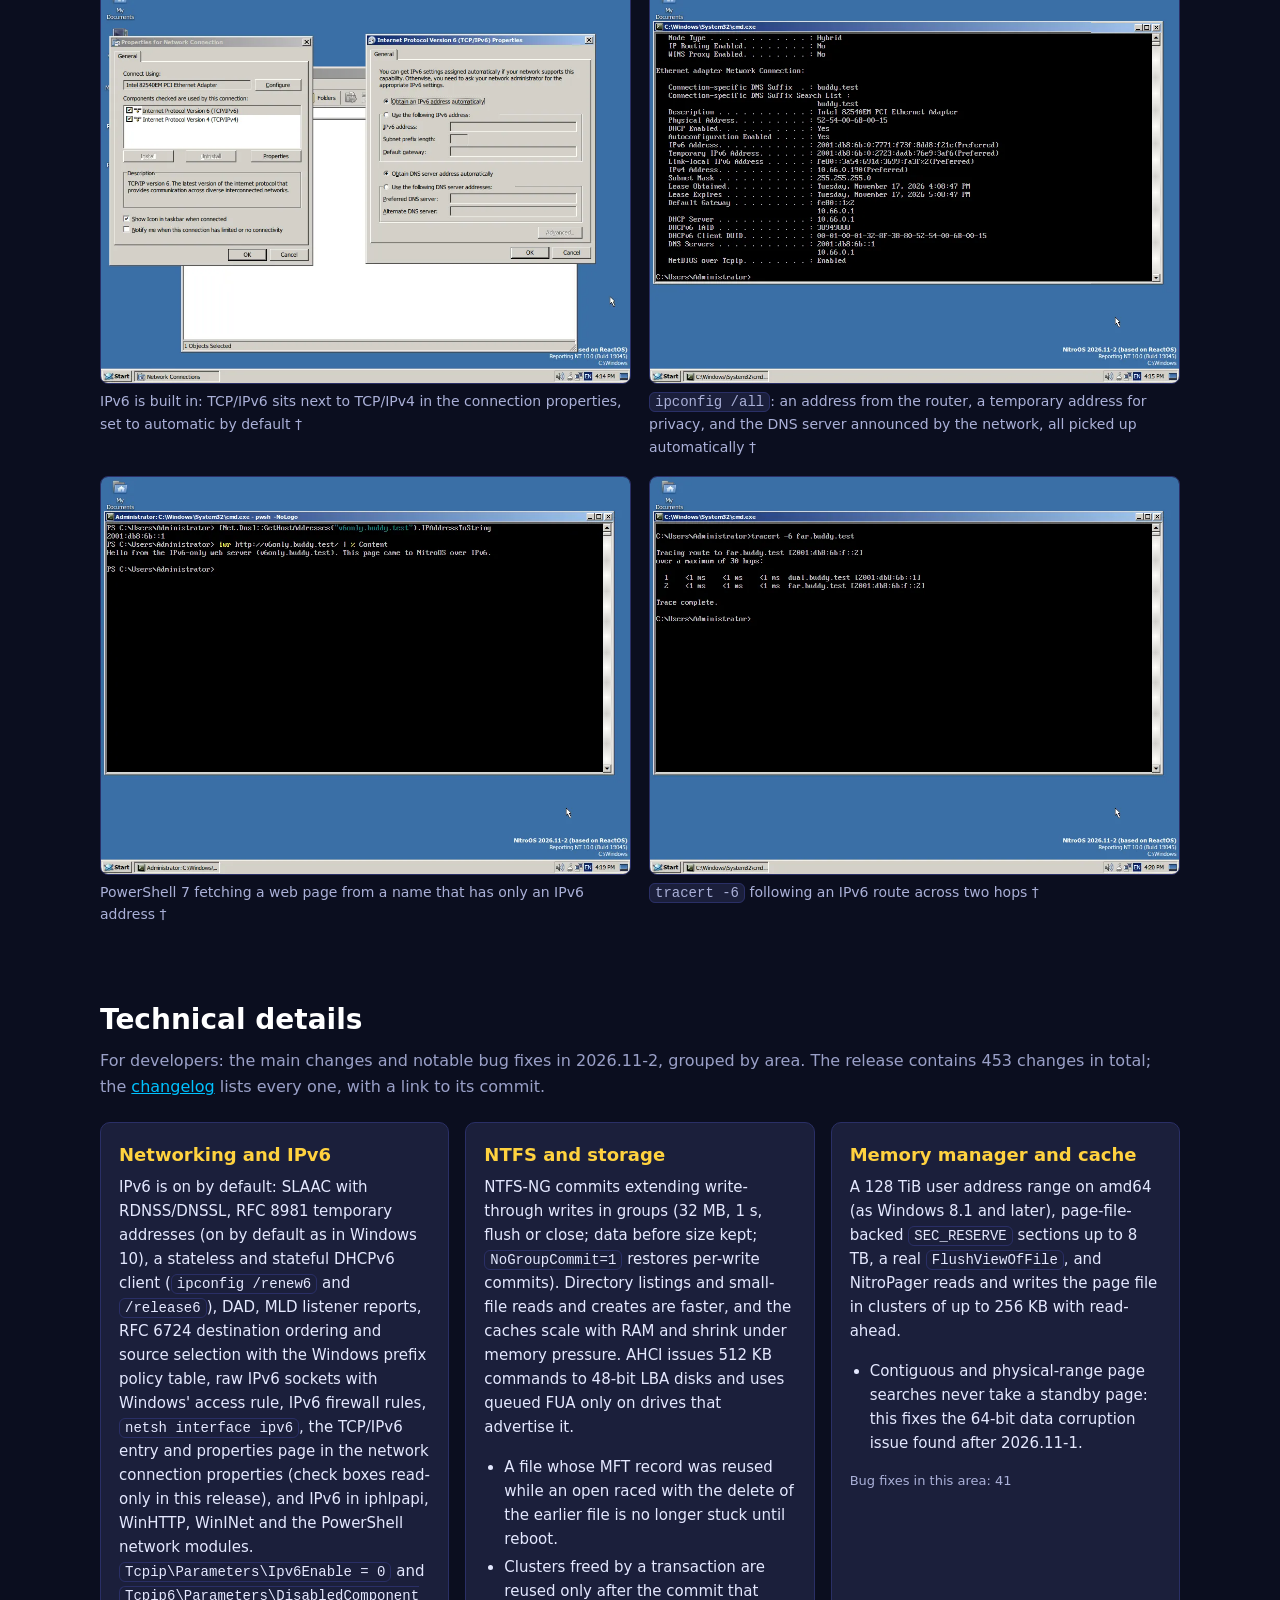
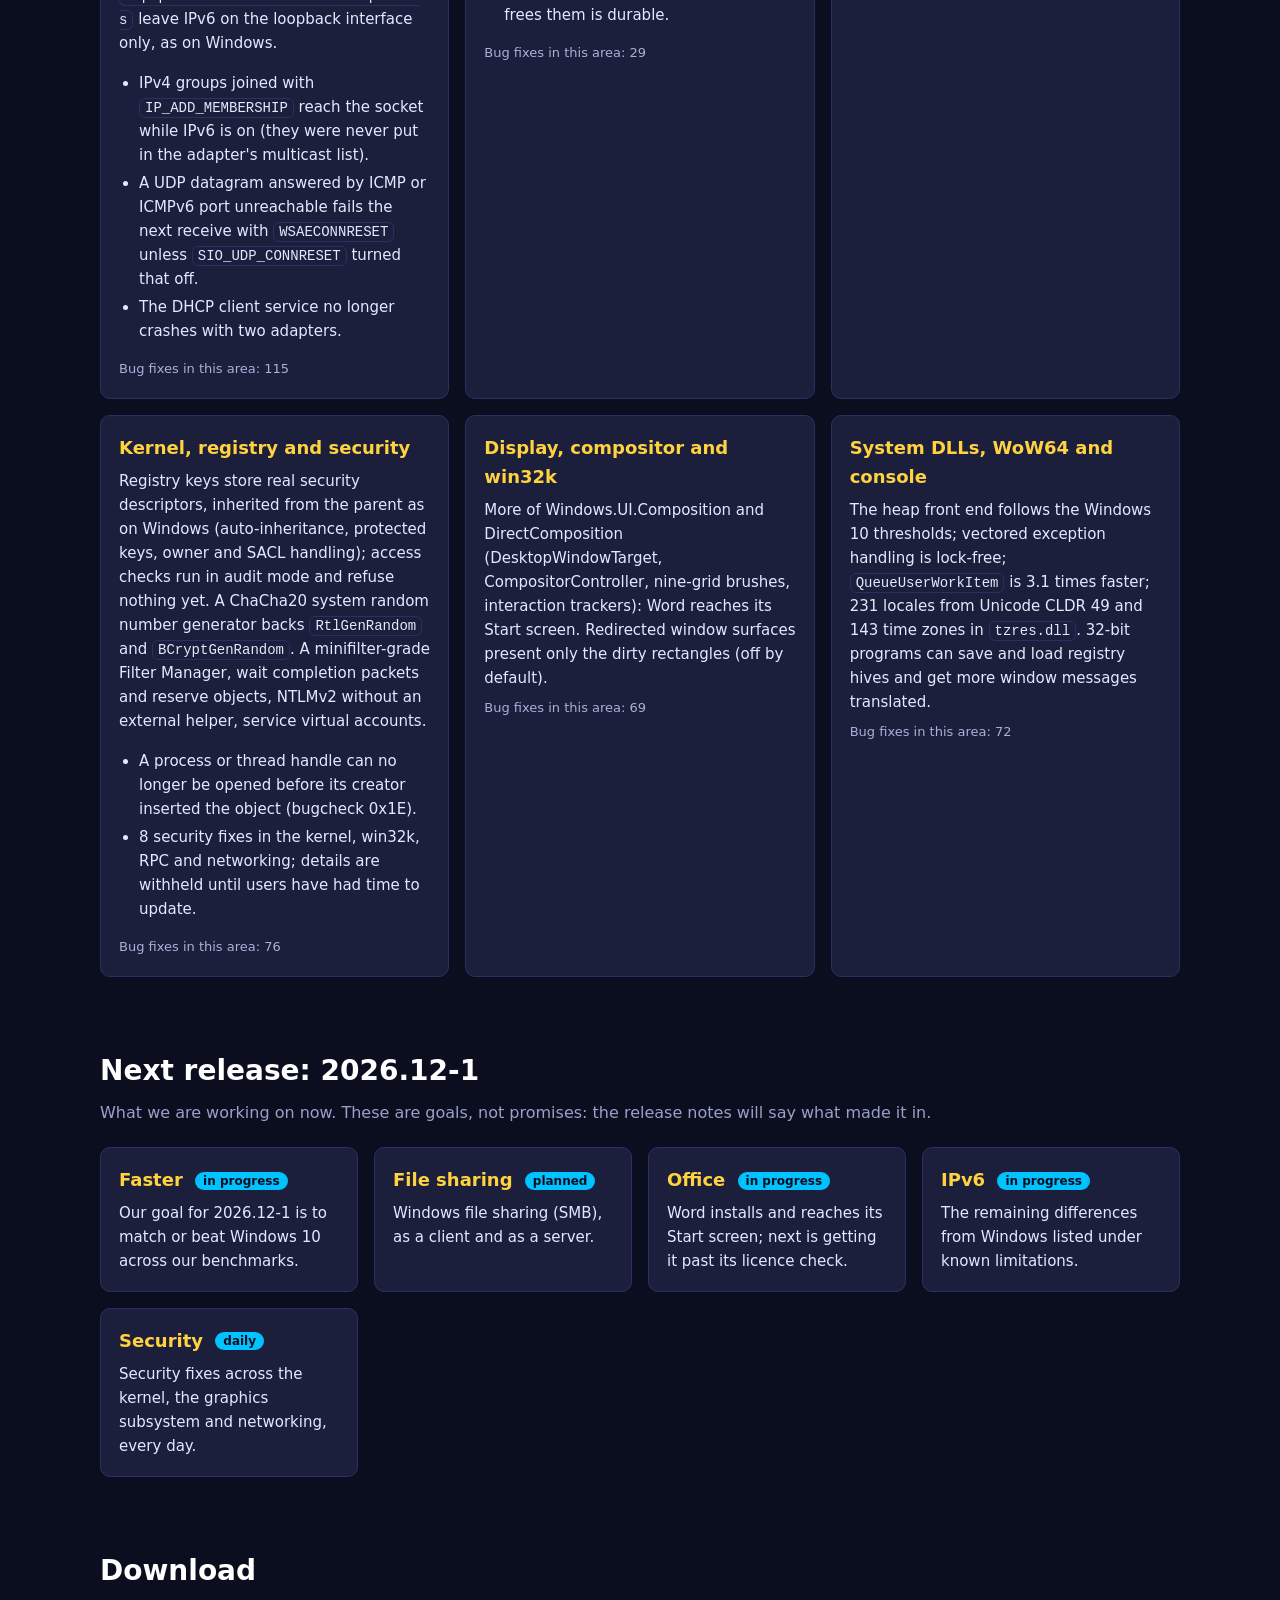
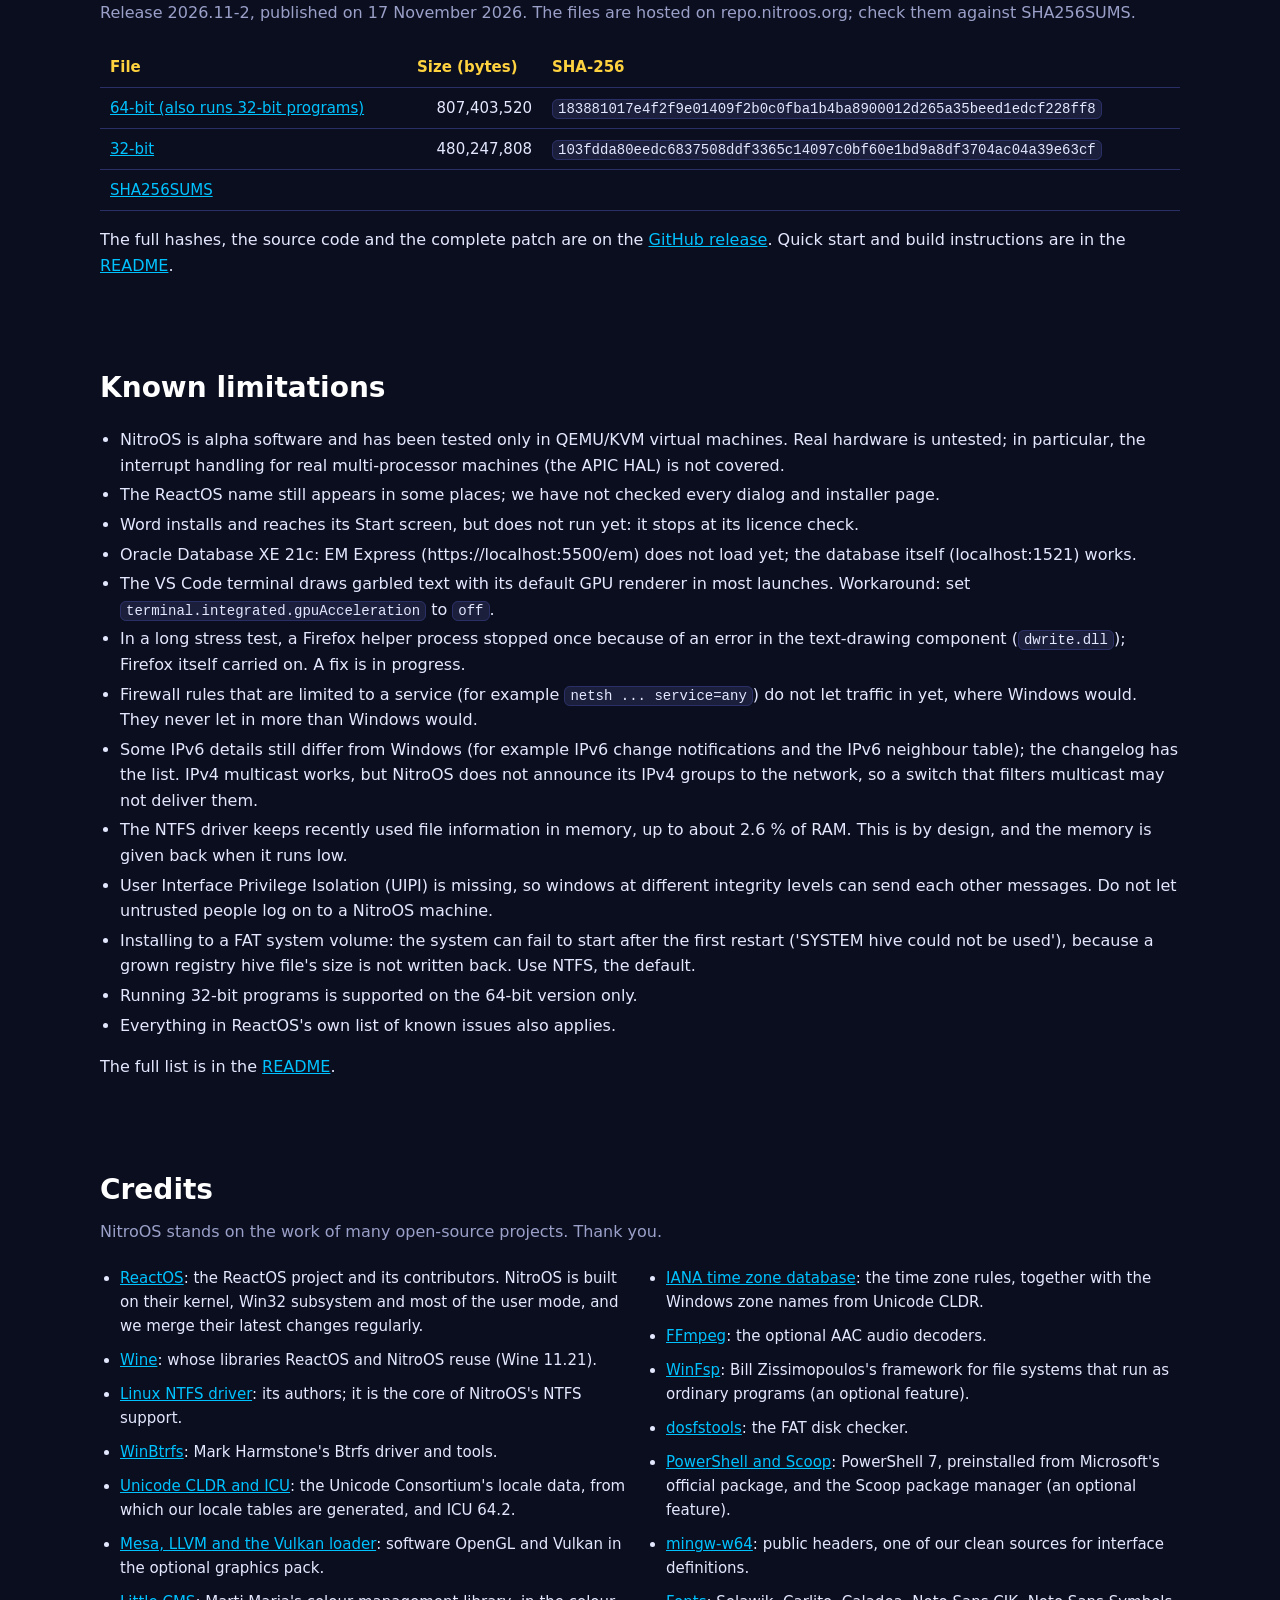
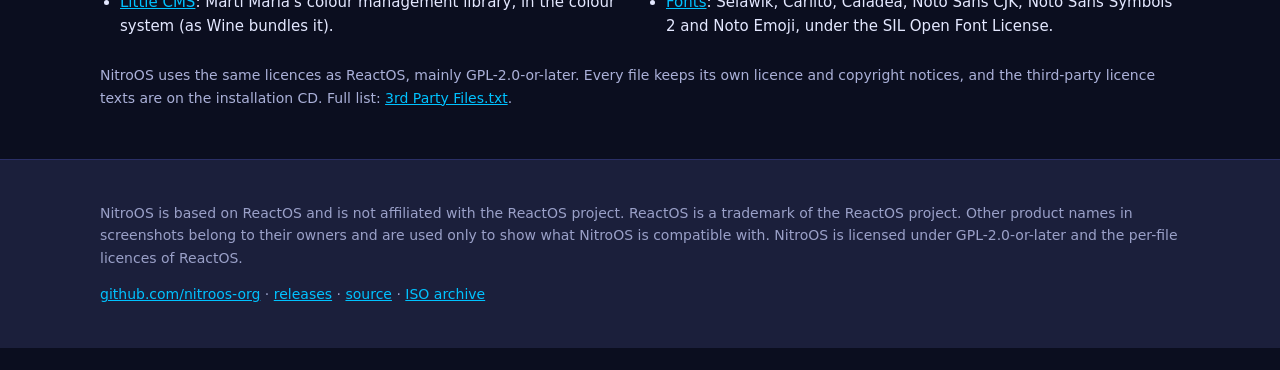
==== commit 05a73d86: "Site: drop the Speed section, link BENCHMARKS.md instead" ====
--- a/docs/index.html
+++ b/docs/index.html
@@ -6,7 +6,7 @@
 <link rel="stylesheet" href="style.css"></head><body>
 <header class="top"><div class="wrap"><a href="#"><img src="img/brand/lockup-640.png" alt="NitroOS"></a>
 <input type="checkbox" id="navtoggle" class="navtoggle" aria-hidden="true"><label for="navtoggle" class="navbtn" aria-label="Menu">&#9776; Menu</label>
-<nav id="mainnav"><a href="#mission">Why</a><a href="#why">Enhancements</a><a href="#screenshots">Screenshots</a><a href="#numbers">Speed</a><a href="#tech">Details</a><a href="#next">Next</a><a href="#download">Download</a><a href="#limits">Limitations</a><a href="#credits">Credits</a><a class="gh" href="https://github.com/nitroos-org" title="NitroOS on GitHub" aria-label="NitroOS on GitHub"><!-- GitHub mark: Octicons mark-github, (c) GitHub, MIT licence --><svg class="ghicon" viewBox="0 0 16 16" width="22" height="22" aria-hidden="true" focusable="false"><path fill="currentColor" d="M8 0c4.42 0 8 3.58 8 8a8.013 8.013 0 0 1-5.45 7.59c-.4.08-.55-.17-.55-.38 0-.27.01-1.13.01-2.2 0-.75-.25-1.23-.54-1.48 1.78-.2 3.65-.88 3.65-3.95 0-.88-.31-1.59-.82-2.15.08-.2.36-1.02-.08-2.12 0 0-.67-.22-2.2.82-.64-.18-1.32-.27-2-.27-.68 0-1.36.09-2 .27-1.53-1.03-2.2-.82-2.2-.82-.44 1.1-.16 1.92-.08 2.12-.51.56-.82 1.28-.82 2.15 0 3.06 1.86 3.75 3.64 3.95-.23.2-.44.55-.51 1.07-.46.21-1.61.55-2.33-.66-.15-.24-.6-.83-1.23-.82-.67.01-.27.38.01.53.34.19.73.9.82 1.13.16.45.68 1.31 2.69.94 0 .67.01 1.3.01 1.49 0 .21-.15.45-.55.38A7.995 7.995 0 0 1 0 8c0-4.42 3.58-8 8-8Z"/></svg><span class="ghtext">GitHub</span></a></nav></div></header>
+<nav id="mainnav"><a href="#mission">Why</a><a href="#why">Enhancements</a><a href="#screenshots">Screenshots</a><a href="https://github.com/nitroos-org/releases/blob/main/BENCHMARKS.md">Benchmarks</a><a href="#tech">Details</a><a href="#next">Next</a><a href="#download">Download</a><a href="#limits">Limitations</a><a href="#credits">Credits</a><a class="gh" href="https://github.com/nitroos-org" title="NitroOS on GitHub" aria-label="NitroOS on GitHub"><!-- GitHub mark: Octicons mark-github, (c) GitHub, MIT licence --><svg class="ghicon" viewBox="0 0 16 16" width="22" height="22" aria-hidden="true" focusable="false"><path fill="currentColor" d="M8 0c4.42 0 8 3.58 8 8a8.013 8.013 0 0 1-5.45 7.59c-.4.08-.55-.17-.55-.38 0-.27.01-1.13.01-2.2 0-.75-.25-1.23-.54-1.48 1.78-.2 3.65-.88 3.65-3.95 0-.88-.31-1.59-.82-2.15.08-.2.36-1.02-.08-2.12 0 0-.67-.22-2.2.82-.64-.18-1.32-.27-2-.27-.68 0-1.36.09-2 .27-1.53-1.03-2.2-.82-2.2-.82-.44 1.1-.16 1.92-.08 2.12-.51.56-.82 1.28-.82 2.15 0 3.06 1.86 3.75 3.64 3.95-.23.2-.44.55-.51 1.07-.46.21-1.61.55-2.33-.66-.15-.24-.6-.83-1.23-.82-.67.01-.27.38.01.53.34.19.73.9.82 1.13.16.45.68 1.31 2.69.94 0 .67.01 1.3.01 1.49 0 .21-.15.45-.55.38A7.995 7.995 0 0 1 0 8c0-4.42 3.58-8 8-8Z"/></svg><span class="ghtext">GitHub</span></a></nav></div></header>
 <div class="hero"><div class="wrap">
 <h1>An open-source, Windows-compatible operating system, built on ReactOS</h1>
 <p class="lead">NitroOS builds on ReactOS and adds what you need to use it every day: current 64-bit and 32-bit programs side by side, .NET Framework 4.8, PowerShell 7, NTFS as the default file system, a firewall that is switched on and IPv6 networking. Latest release: 2026.11-2. <a href="#mission">Why we are building it</a>.</p>
@@ -31,7 +31,7 @@
 <h3 class="grouphead">System</h3><div class="cards">
 <div class="card"><h3>All your CPUs and memory</h3><p>Multi-processor support is on by default in both the 32-bit and 64-bit versions, and a 4 GB machine shows 3.99 GB of usable memory. <a href="#screenshots">Screenshots</a></p></div>
 <div class="card"><h3>Memory paging</h3><p>On 64-bit, memory that programs are not using is moved to the paging file, so more programs fit. A program that asks for too much memory gets an error instead of bringing down the whole system.</p></div>
-<div class="card"><h3>Much faster memory handling</h3><p>Up to 134 times faster than the ReactOS code it builds on, in our benchmarks. <a href="#numbers">Numbers</a></p></div>
+<div class="card"><h3>Much faster memory handling</h3><p>Up to 134 times faster than the ReactOS code it builds on, in our benchmarks. <a href="https://github.com/nitroos-org/releases/blob/main/BENCHMARKS.md">Benchmarks</a></p></div>
 <div class="card"><h3>Accurate time in virtual machines</h3><p>The clock stays accurate even under heavy load (drift of 0.004% or less).</p></div>
 </div>
 <h3 class="grouphead">Files and storage</h3><div class="cards">
@@ -77,24 +77,6 @@
 <figure><a href="img/nitro-ipv6-only-page.webp"><img loading="lazy" width="1024" height="768" src="img/nitro-ipv6-only-page.webp" alt="PowerShell 7 fetching a web page from a name that has only an IPv6 address †"></a><figcaption>PowerShell 7 fetching a web page from a name that has only an IPv6 address †</figcaption></figure>
 <figure><a href="img/nitro-ipv6-tracert.webp"><img loading="lazy" width="1024" height="768" src="img/nitro-ipv6-tracert.webp" alt="tracert -6 following an IPv6 route across two hops †"></a><figcaption><code>tracert -6</code> following an IPv6 route across two hops †</figcaption></figure>
 </div></div></section>
-<section id="numbers"><div class="wrap"><h2>Speed</h2><p class="sub">How NitroOS compares with the ReactOS code it is built on: the same test program on the same virtual machine, using the 32-bit version of both. Each row shows how much faster or slower NitroOS is.</p>
-<div class="tablewrap"><table class="perf"><tr><th>Test</th><th class="n">ReactOS</th><th class="n">NitroOS</th><th>NitroOS is</th></tr>
-<tr class="grp"><td colspan="4">Memory</td></tr>
-<tr><td>Getting new memory (page faults per second)</td><td class="n">8,500</td><td class="n">1,142,000</td><td class="res up"><span class="bar" style="width:100%"></span>134× faster</td></tr>
-<tr><td>Copy-on-write memory (page faults per second)</td><td class="n">6,700</td><td class="n">447,000</td><td class="res up"><span class="bar" style="width:86%"></span>66× faster</td></tr>
-<tr><td>Memory-mapped files (page faults per second)</td><td class="n">42,900</td><td class="n">1,115,000</td><td class="res up"><span class="bar" style="width:67%"></span>26× faster</td></tr>
-<tr><td>Heap: 1 million allocations and frees</td><td class="n">1.60 s</td><td class="n">0.15 s</td><td class="res up"><span class="bar" style="width:48%"></span>10.6× faster</td></tr>
-<tr><td>VirtualAlloc: 32,768 commits and decommits</td><td class="n">69 ms</td><td class="n">13 ms</td><td class="res up"><span class="bar" style="width:34%"></span>5.2× faster</td></tr>
-<tr><td>Heap: 4 threads allocating at once ‡</td><td class="n">0.45 s</td><td class="n">12.2 s</td><td class="res down"><span class="bar" style="width:67%"></span>27× slower</td></tr>
-<tr class="grp"><td colspan="4">Programs</td></tr>
-<tr><td>Boot to the logon screen</td><td class="n">10 s</td><td class="n">6 s</td><td class="res up"><span class="bar" style="width:11%"></span>1.7× faster</td></tr>
-<tr><td>Start <code>cmd.exe</code> 50 times †</td><td class="n">0.60 s</td><td class="n">0.29 s</td><td class="res up"><span class="bar" style="width:15%"></span>2.1× faster</td></tr>
-<tr><td>Start 200 processes and wait for each †</td><td class="n">1.69 s</td><td class="n">0.58 s</td><td class="res up"><span class="bar" style="width:22%"></span>2.9× faster</td></tr>
-<tr><td>7-Zip built-in benchmark (MIPS, higher is better) †</td><td class="n">3,444</td><td class="n">22,640</td><td class="res up"><span class="bar" style="width:39%"></span>6.6× faster</td></tr>
-<tr><td>Two threads signalling each other ‡</td><td class="n">51 ms</td><td class="n">583 ms</td><td class="res down"><span class="bar" style="width:49%"></span>11× slower</td></tr>
-<tr class="grp"><td colspan="4">Files</td></tr>
-<tr><td>Read 10,000 small files (FAT)</td><td class="n">95 ms</td><td class="n">183 ms</td><td class="res down"><span class="bar" style="width:13%"></span>1.9× slower</td></tr></table>
-<p class="note">† These tests use several CPUs. The 32-bit ReactOS build uses only one CPU by default, while NitroOS uses all four, so part of the gain comes from the extra CPUs.</p><p class="note">‡ Measured on a development build from before release 2026.11-1. Releases 2026.11-1 and 2026.11-2 make the 4-thread heap test about 30 times faster and small-file reads about 2 times faster in our own tests; the comparison with ReactOS has not been re-run yet.</p><p class="note">How we measured: on 8 November 2026, on one host (AMD EPYC 9254, QEMU/KVM), with 4 virtual CPUs and 4 GB of memory, taking the median of 5 runs, with both systems on FAT. ReactOS: upstream master <code>4d1f0148bed</code>. NitroOS: development build <code>a690f0ba892</code>. Raw data: <a href="https://github.com/nitroos-org/releases/blob/main/BENCHMARKS.md">BENCHMARKS.md</a>.</p></div></div></section>
 <section id="tech"><div class="wrap"><h2>Technical details</h2><p class="sub">For developers: the main changes and notable bug fixes in 2026.11-2, grouped by area. The release contains 453 changes in total; the <a href="https://github.com/nitroos-org/releases/blob/main/CHANGELOG.md">changelog</a> lists every one, with a link to its commit.</p>
 <div class="techgrid">
 <div class="tech"><h3>Networking and IPv6</h3><p>IPv6 is on by default: SLAAC with RDNSS/DNSSL, RFC 8981 temporary addresses (on by default as in Windows 10), a stateless and stateful DHCPv6 client (<code>ipconfig /renew6</code> and <code>/release6</code>), DAD, MLD listener reports, RFC 6724 destination ordering and source selection with the Windows prefix policy table, raw IPv6 sockets with Windows' access rule, IPv6 firewall rules, <code>netsh interface ipv6</code>, the TCP/IPv6 entry and properties page in the network connection properties (check boxes read-only in this release), and IPv6 in iphlpapi, WinHTTP, WinINet and the PowerShell network modules. <code>Tcpip\Parameters\Ipv6Enable = 0</code> and <code>Tcpip6\Parameters\DisabledComponents</code> leave IPv6 on the loopback interface only, as on Windows.</p><ul class="tight"><li>IPv4 groups joined with <code>IP_ADD_MEMBERSHIP</code> reach the socket while IPv6 is on (they were never put in the adapter's multicast list).</li><li>A UDP datagram answered by ICMP or ICMPv6 port unreachable fails the next receive with <code>WSAECONNRESET</code> unless <code>SIO_UDP_CONNRESET</code> turned that off.</li><li>The DHCP client service no longer crashes with two adapters.</li></ul><p class="count">Bug fixes in this area: 115</p></div>
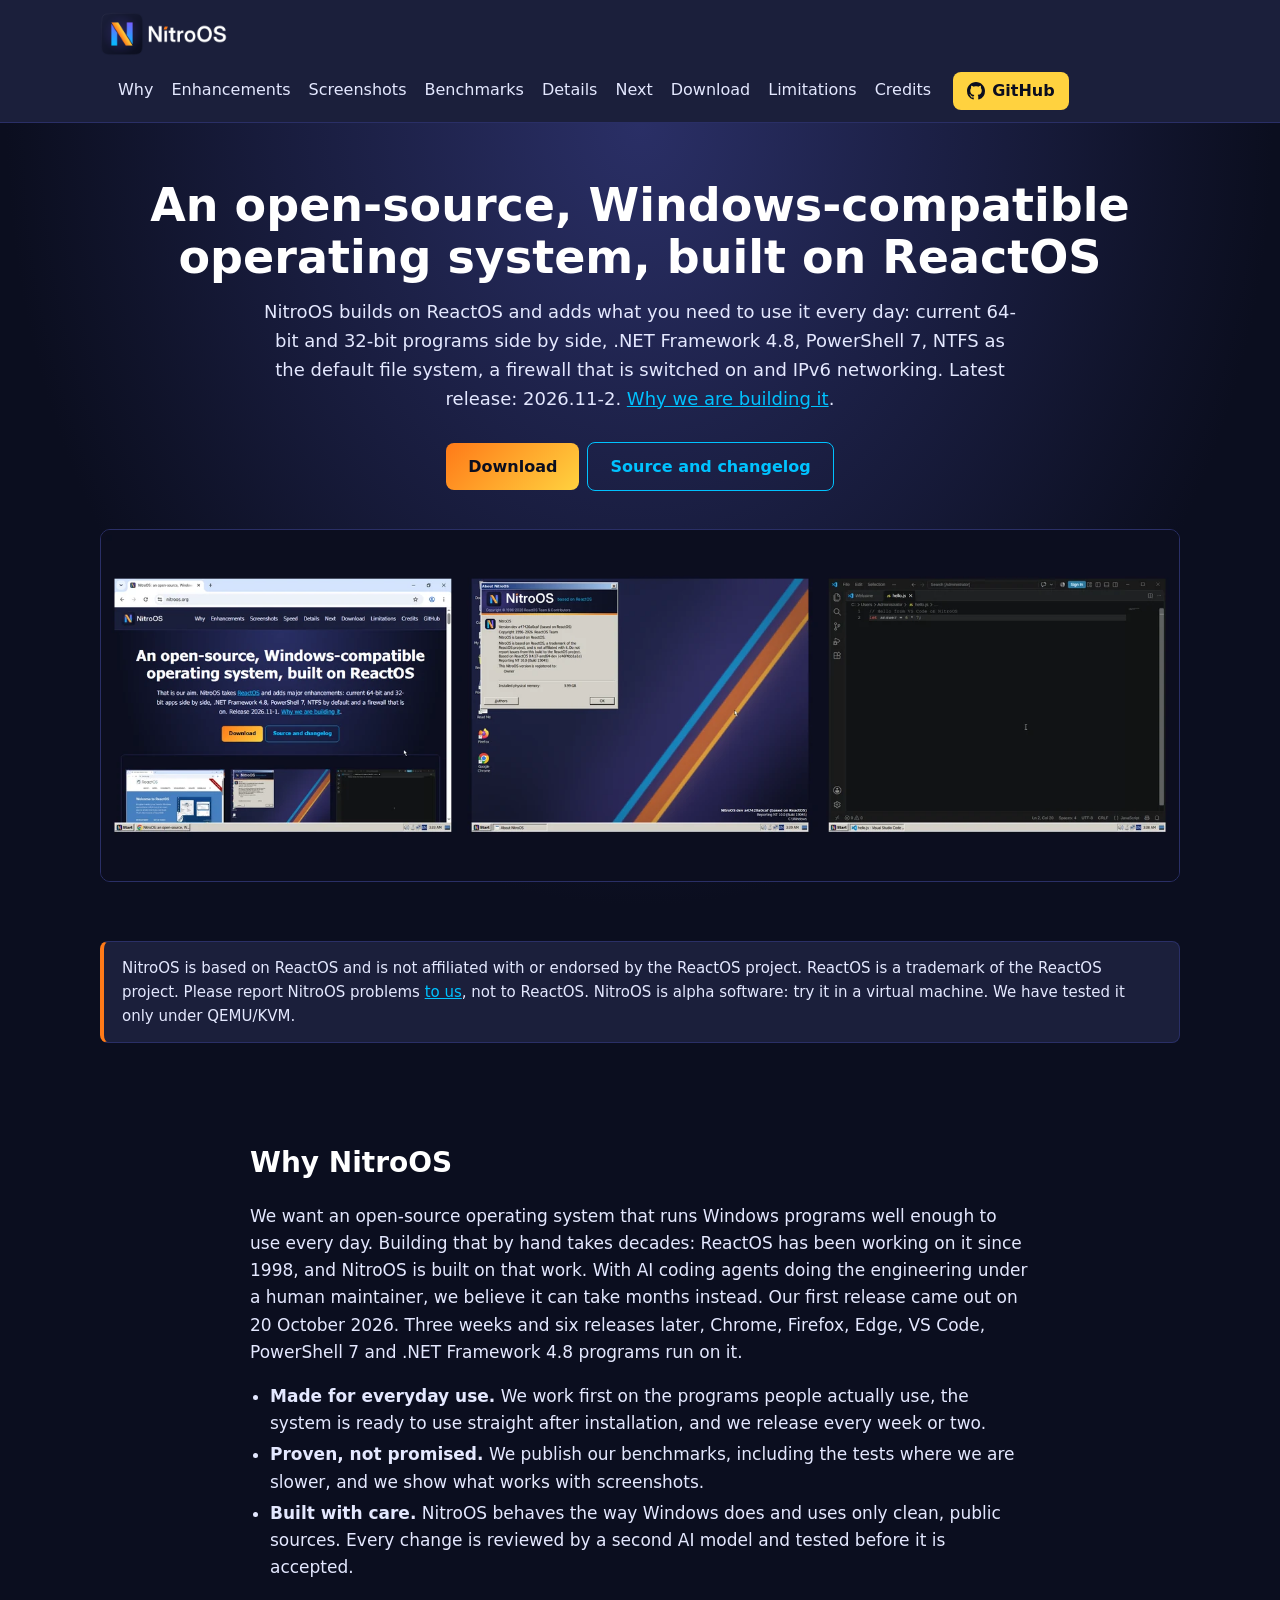
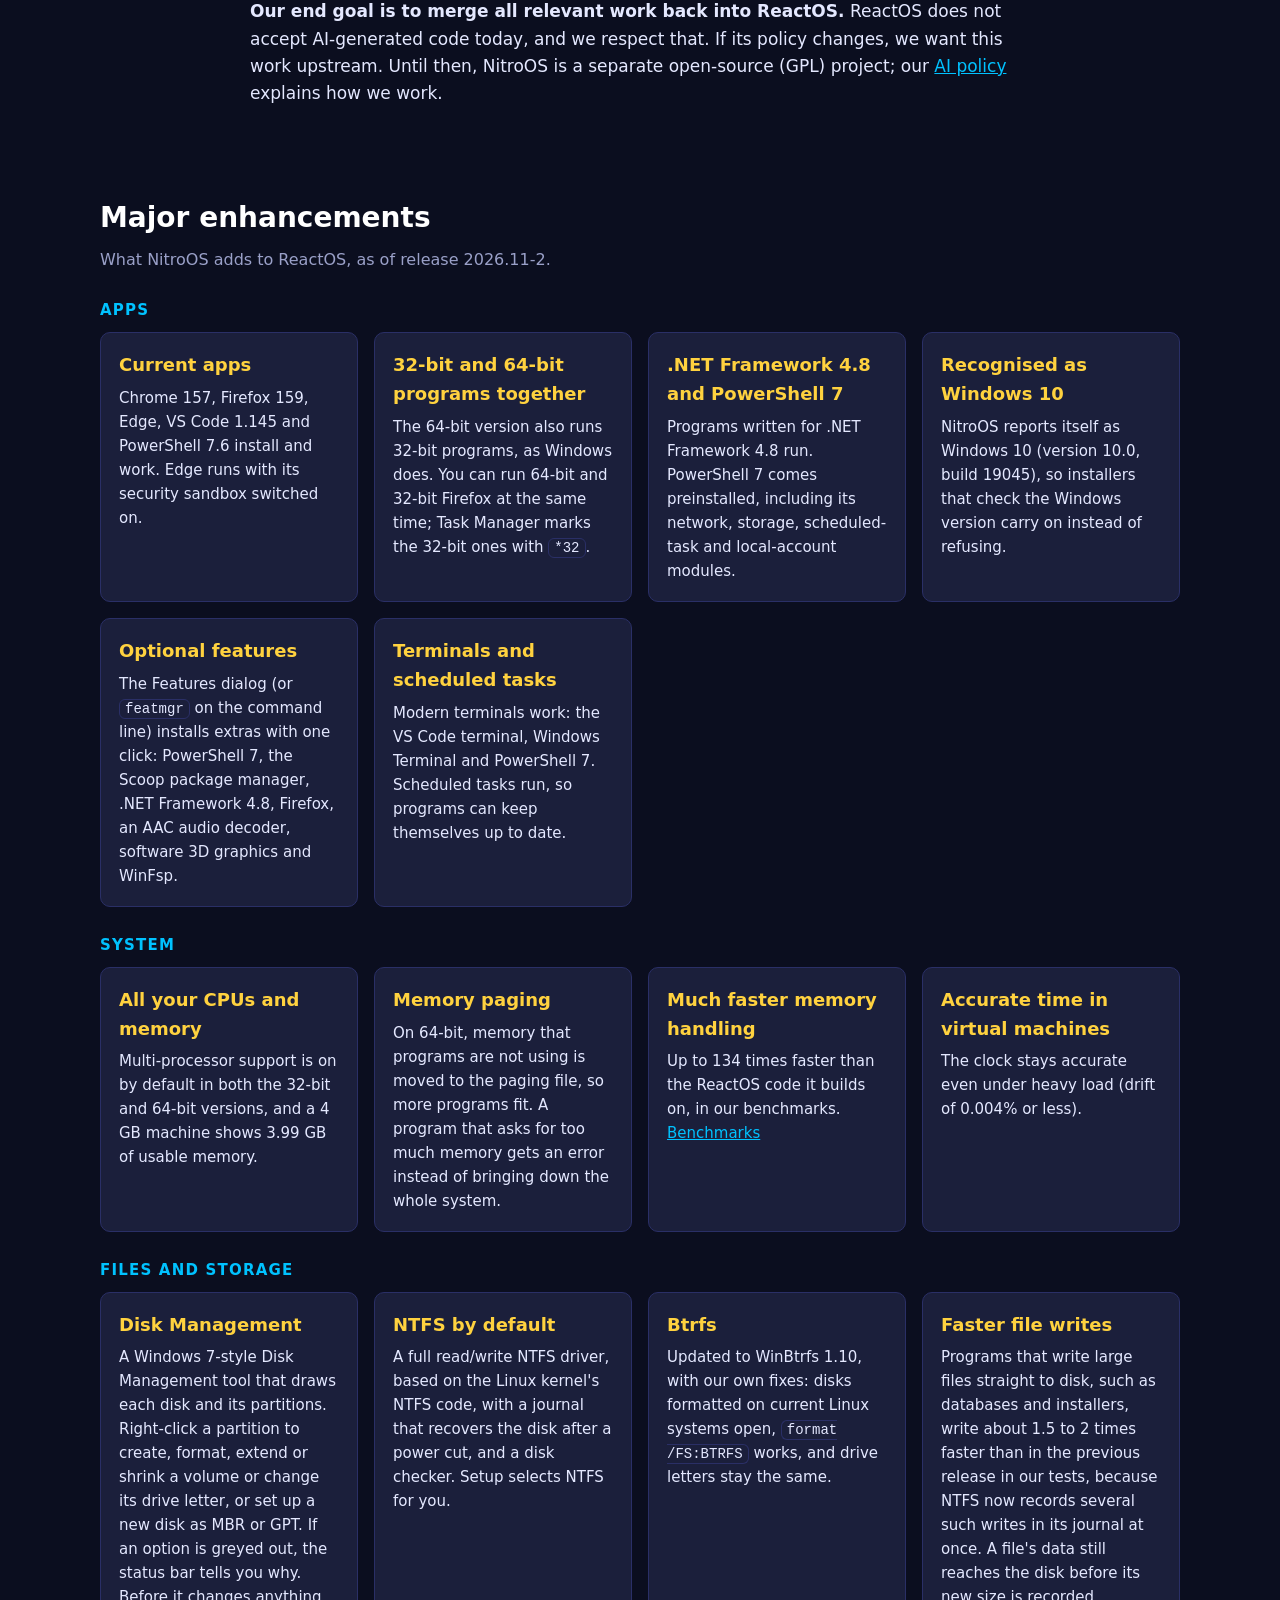
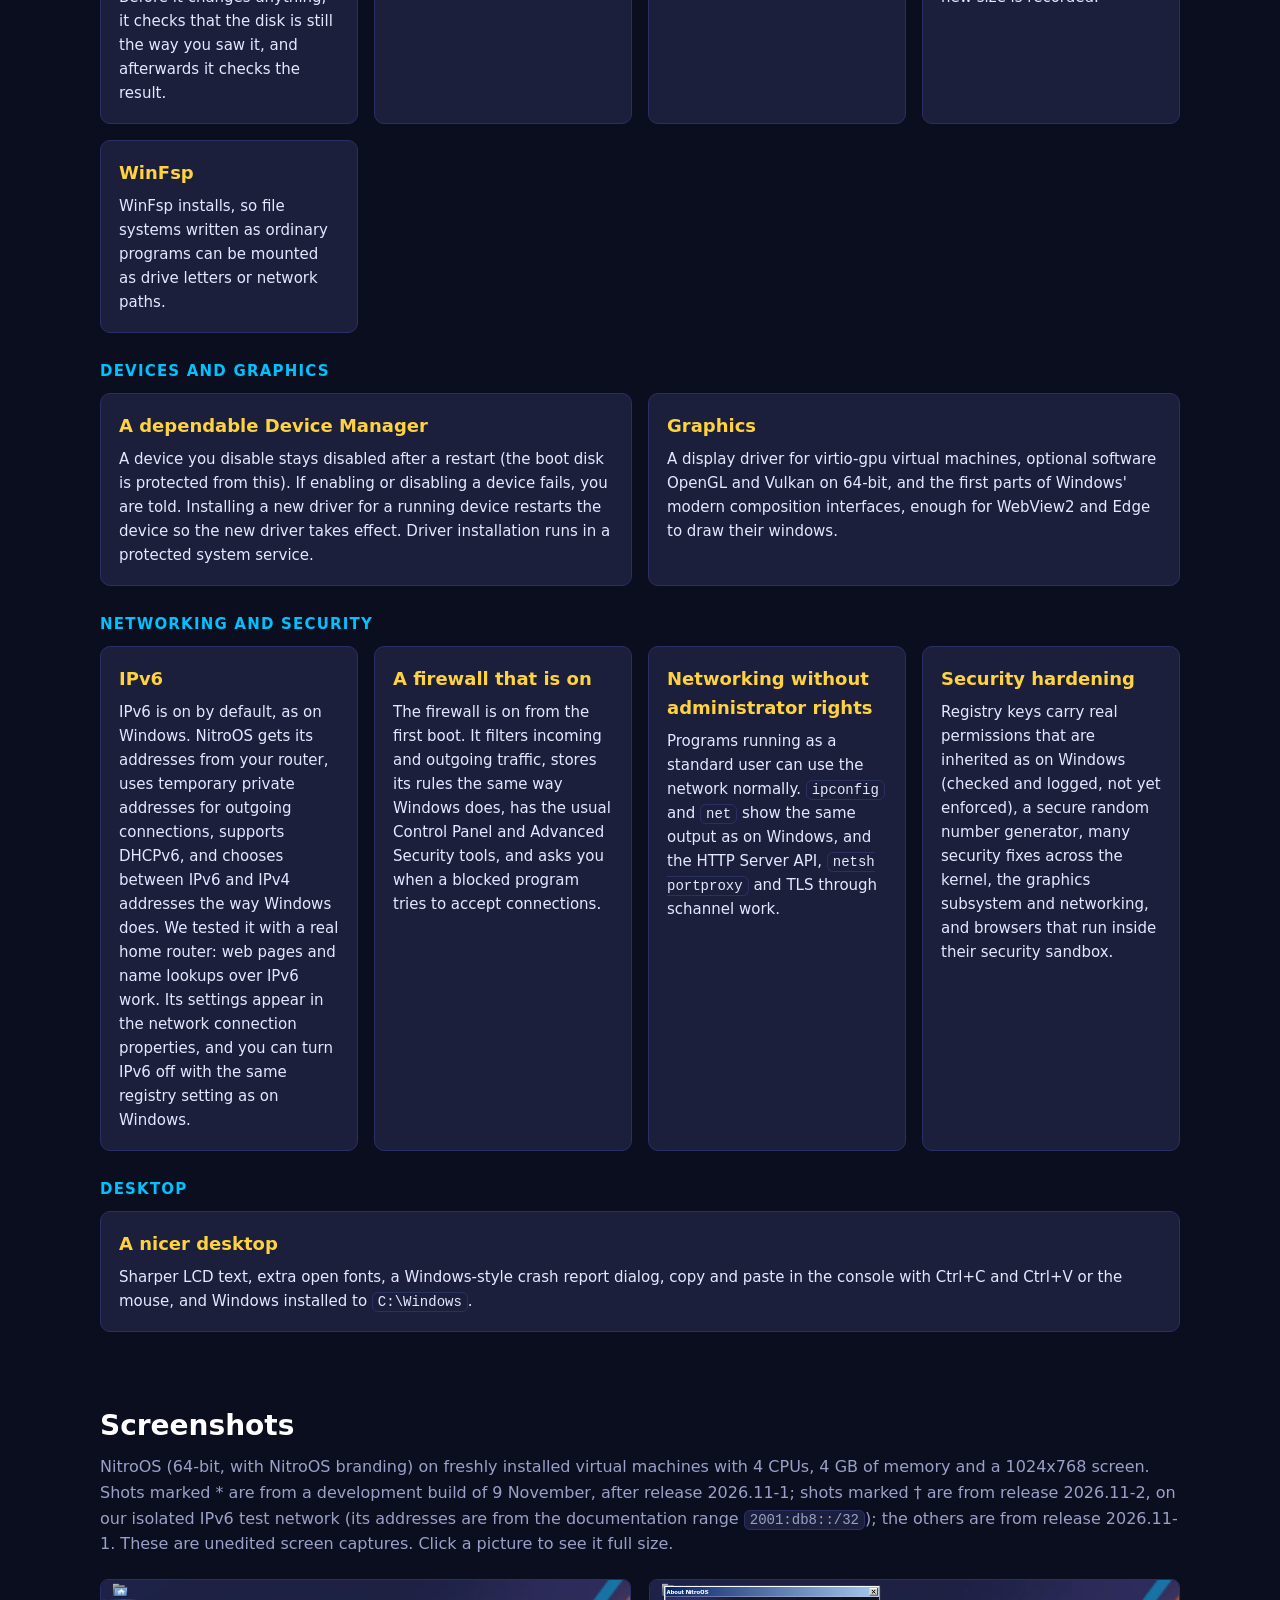
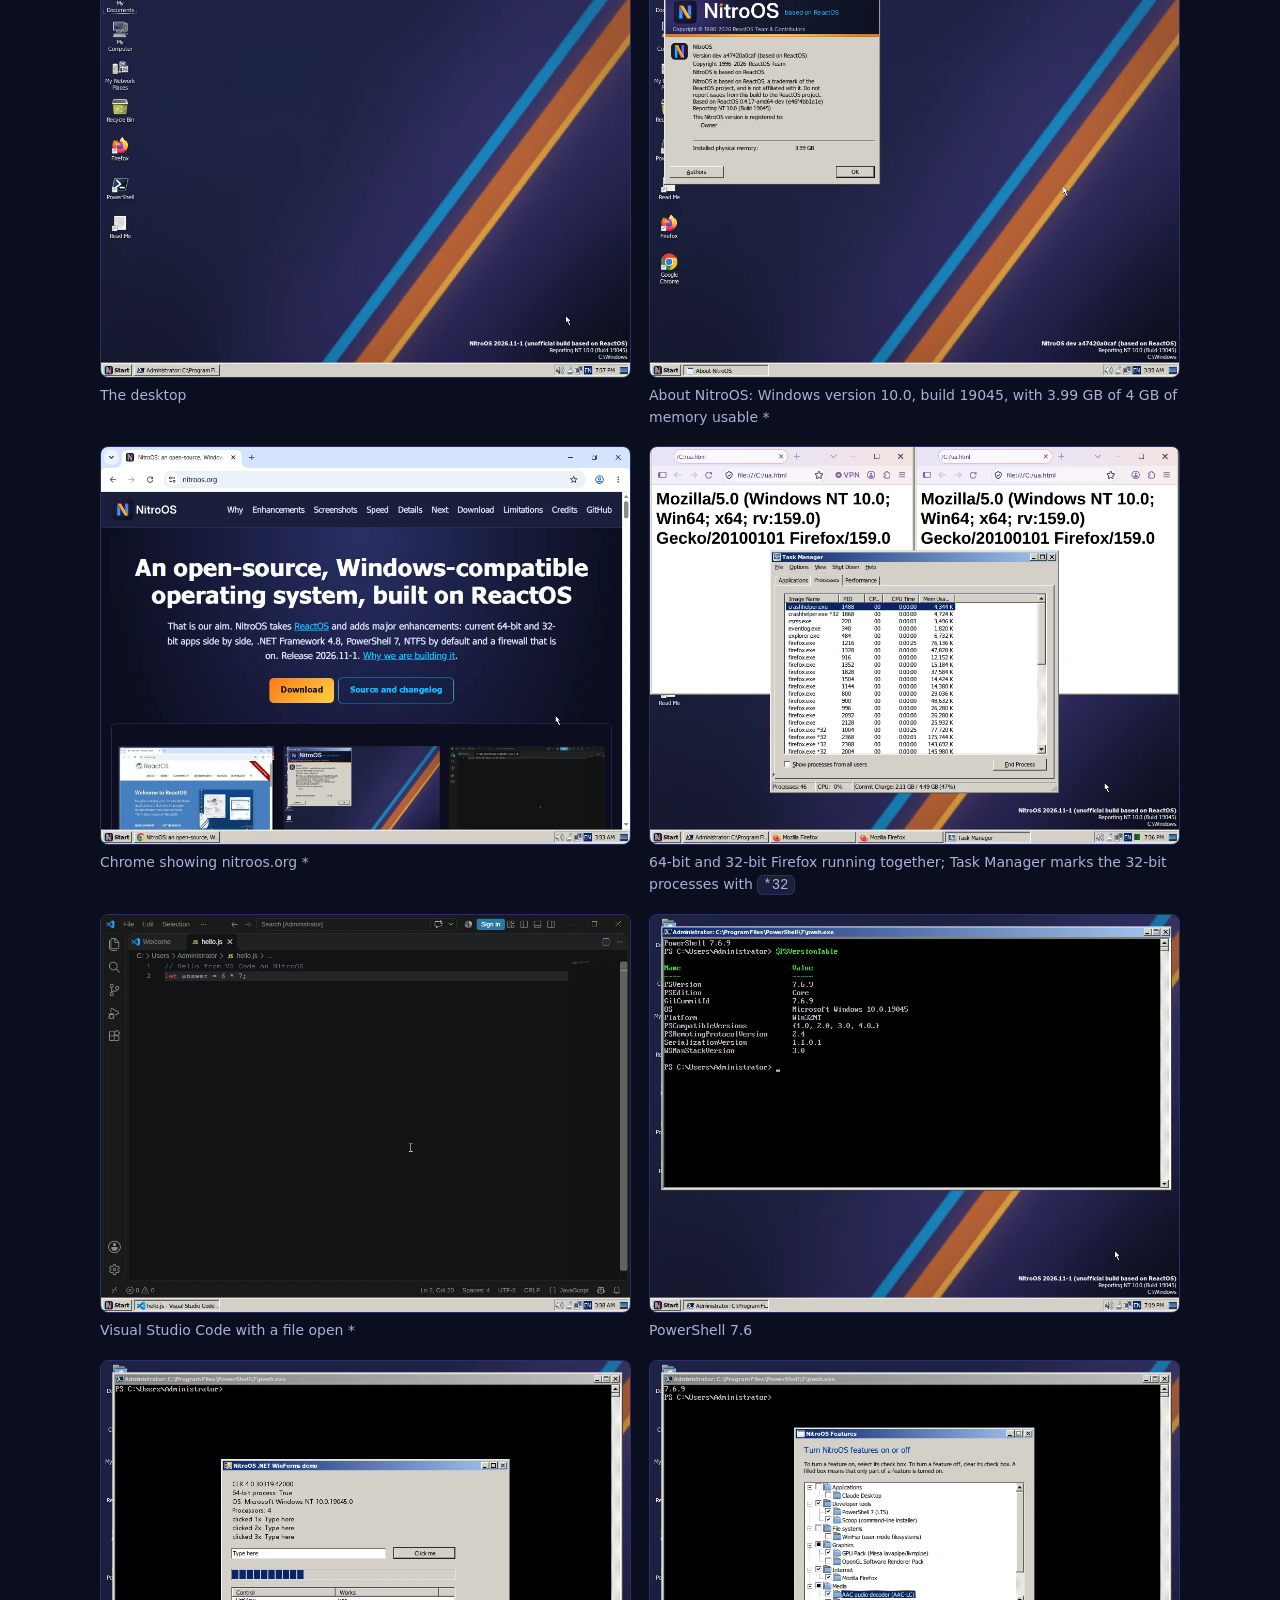
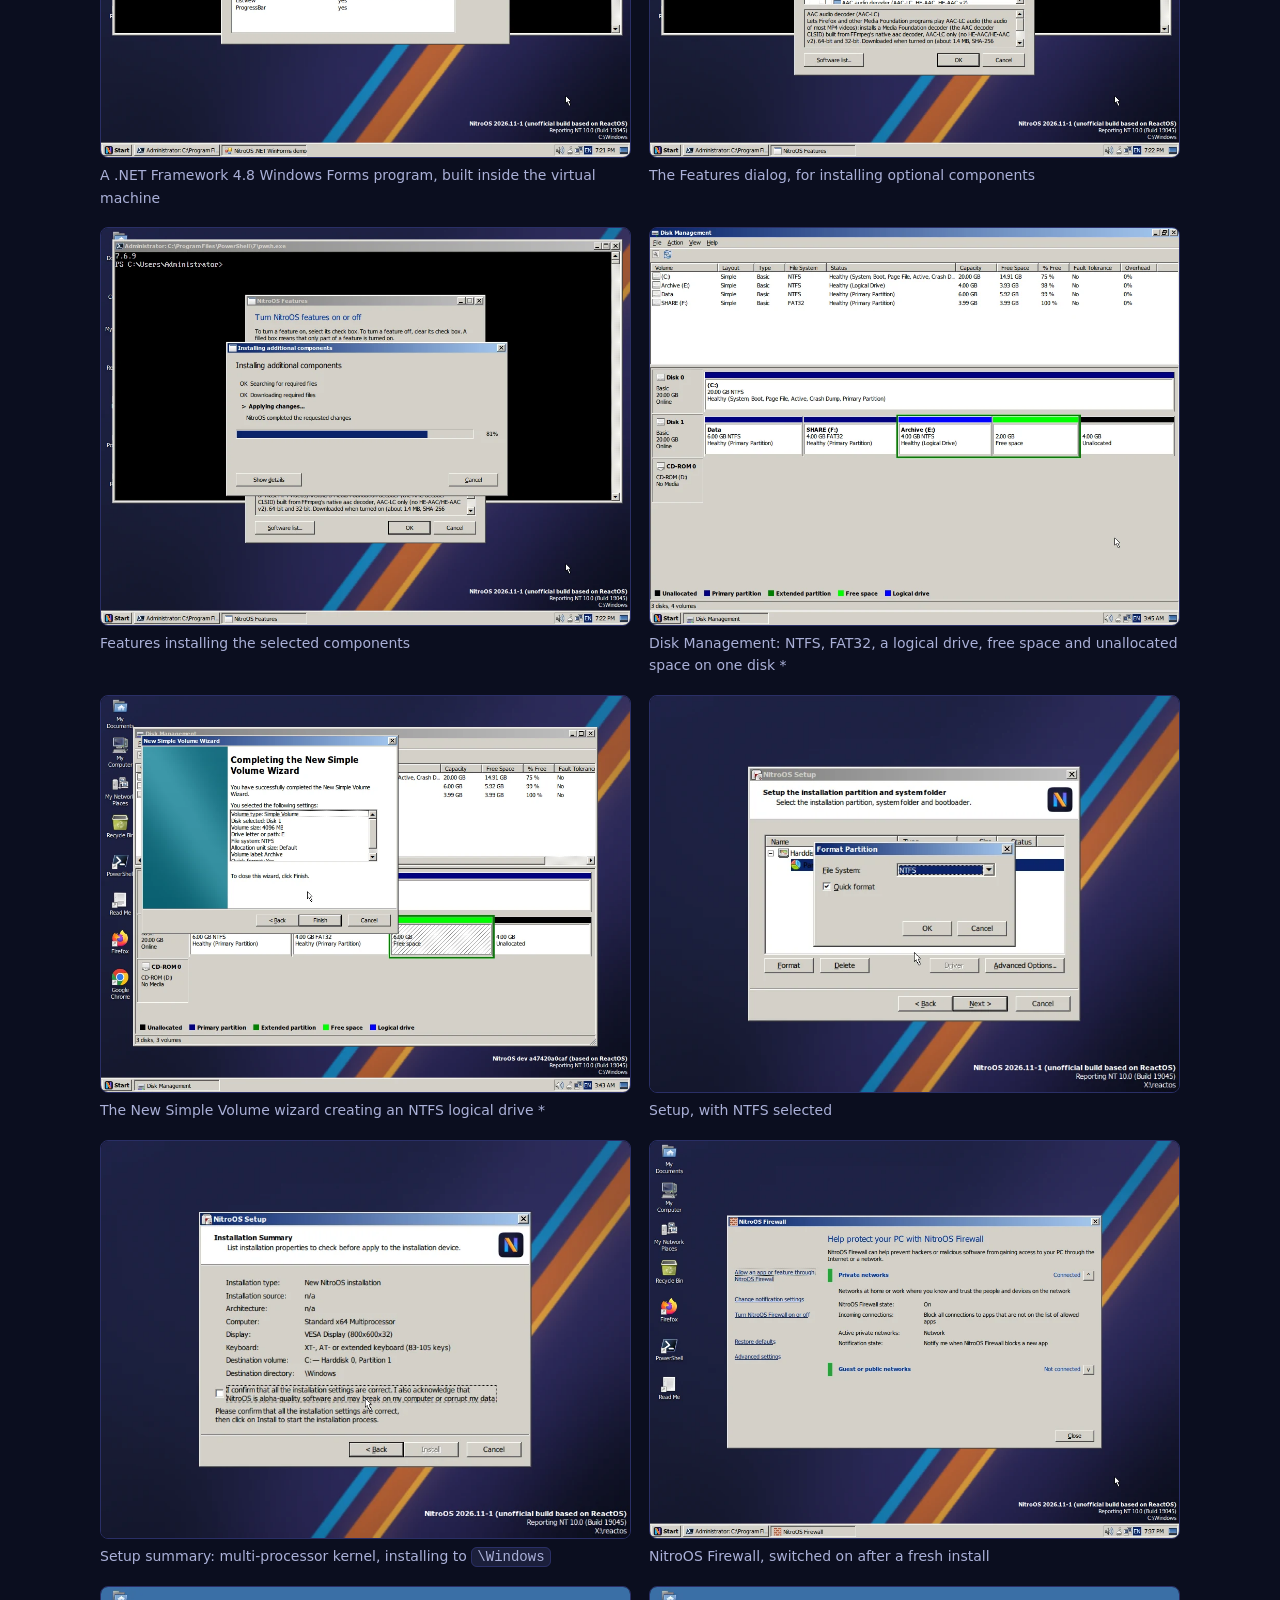
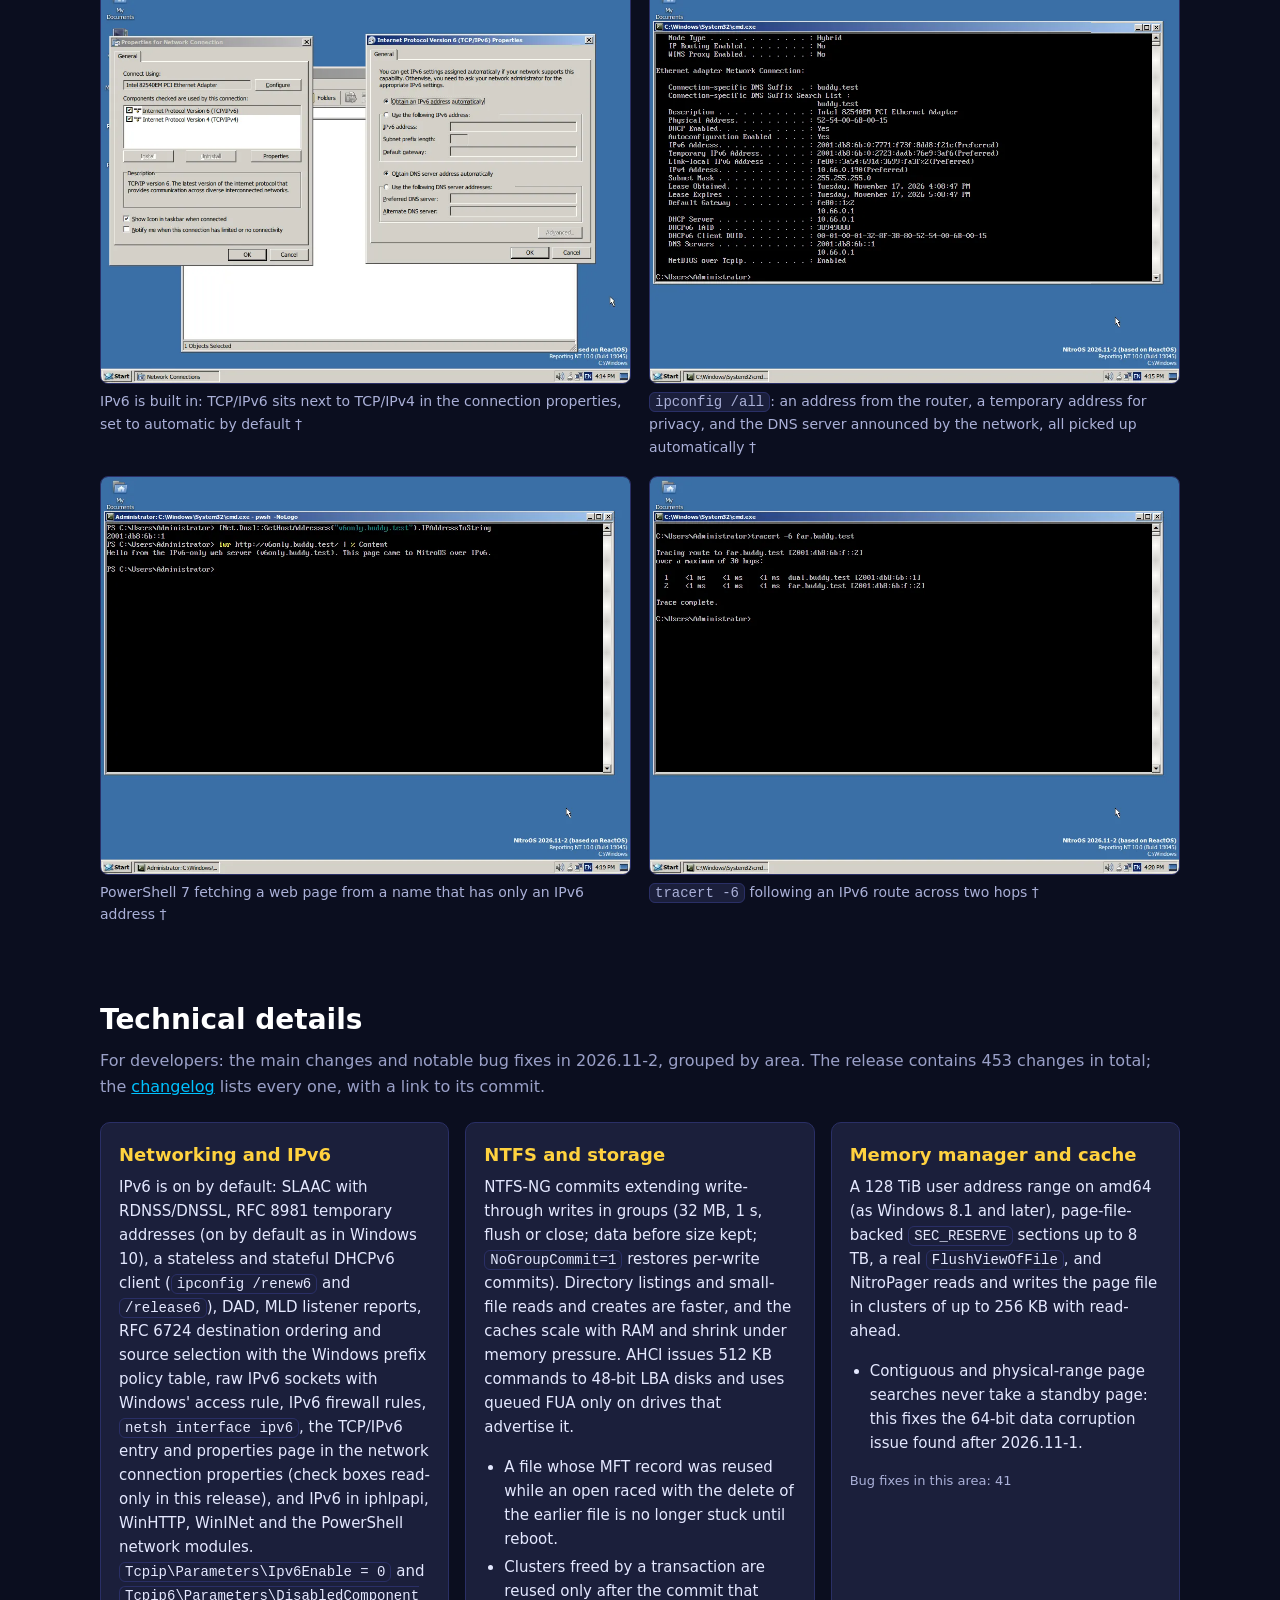
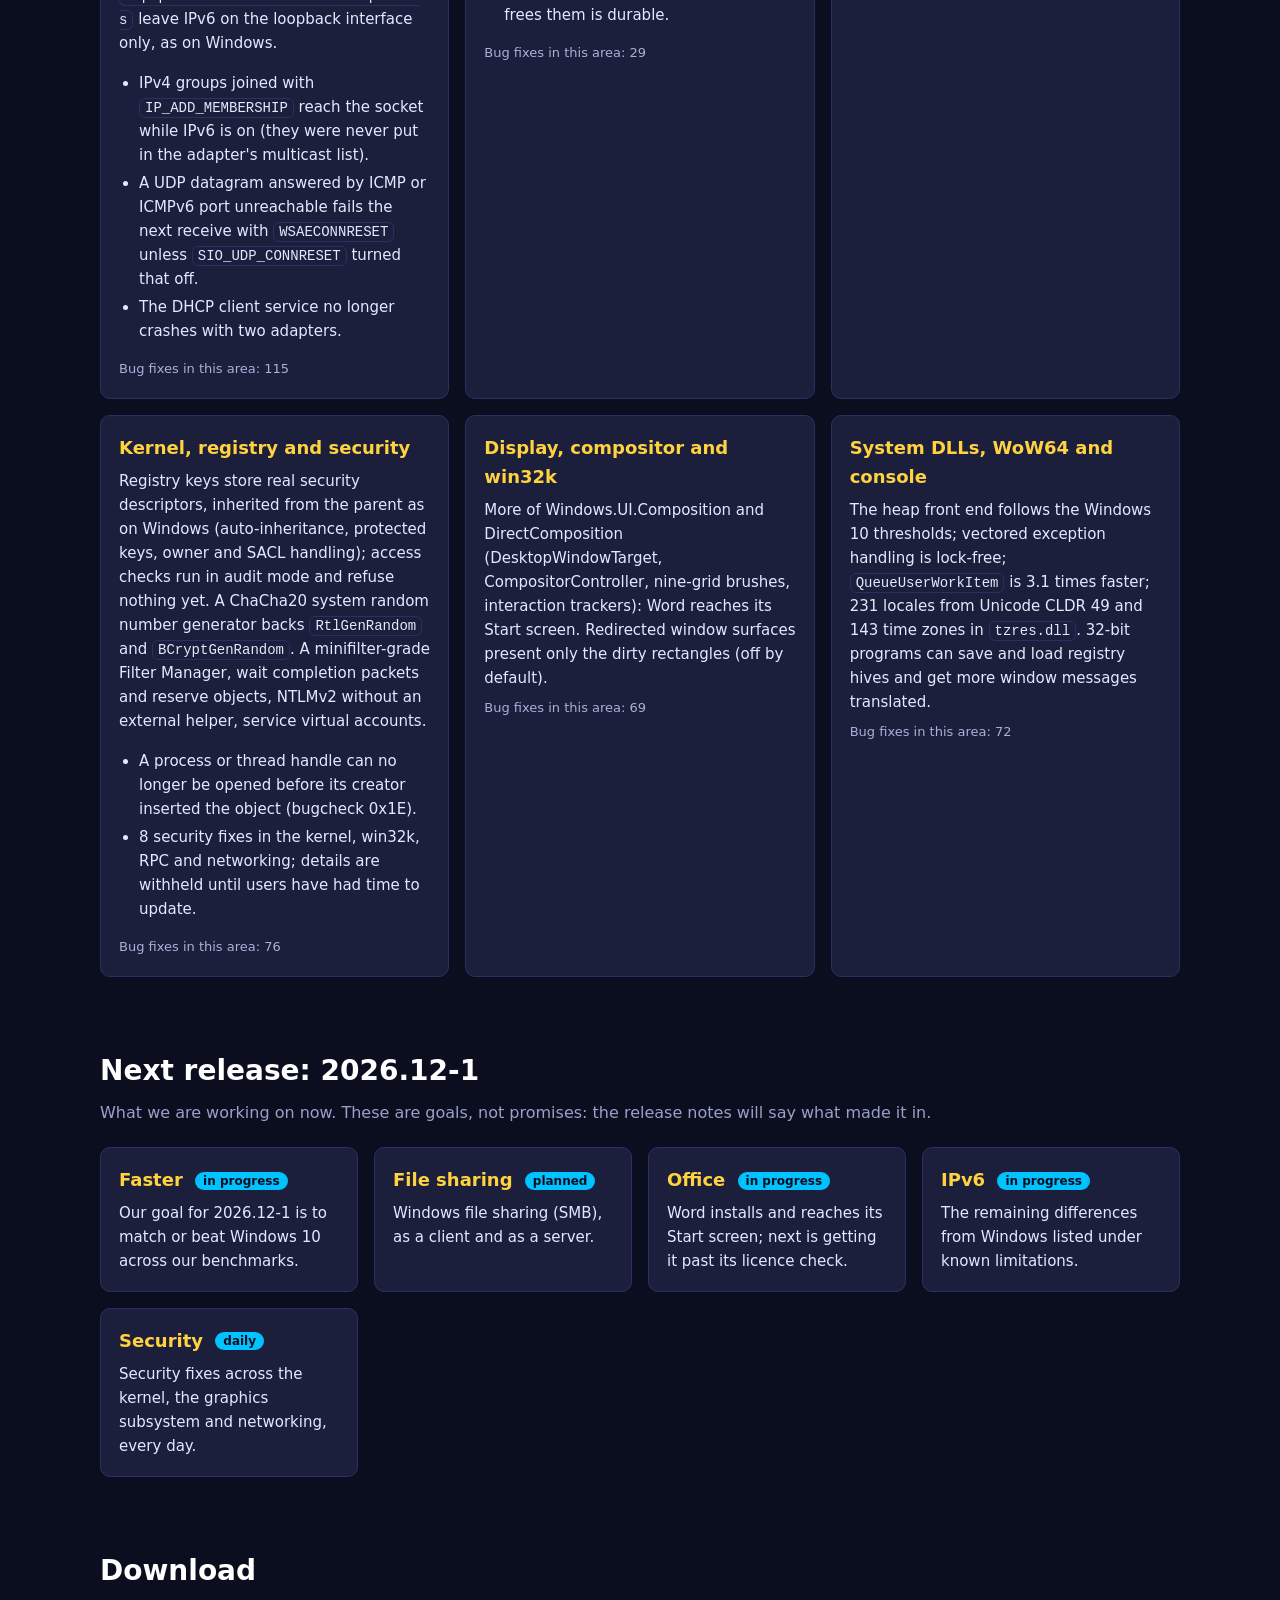
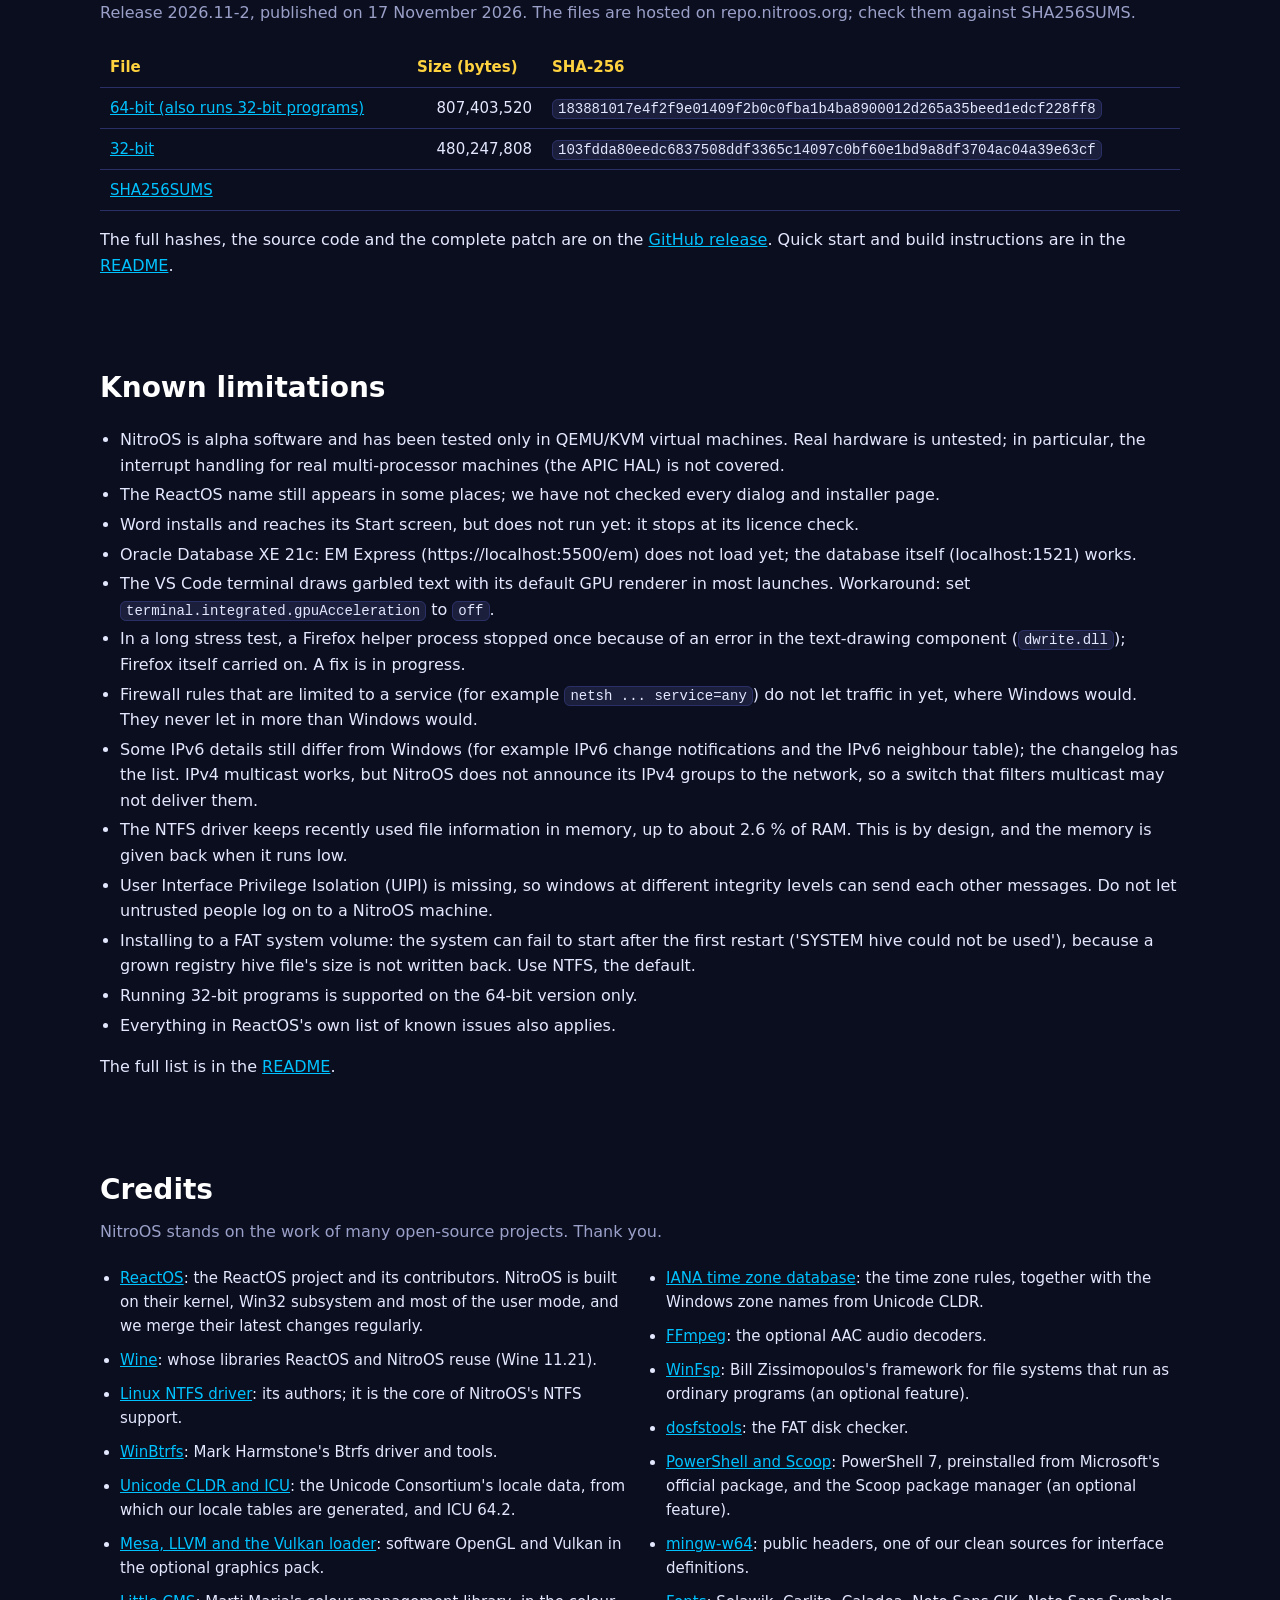
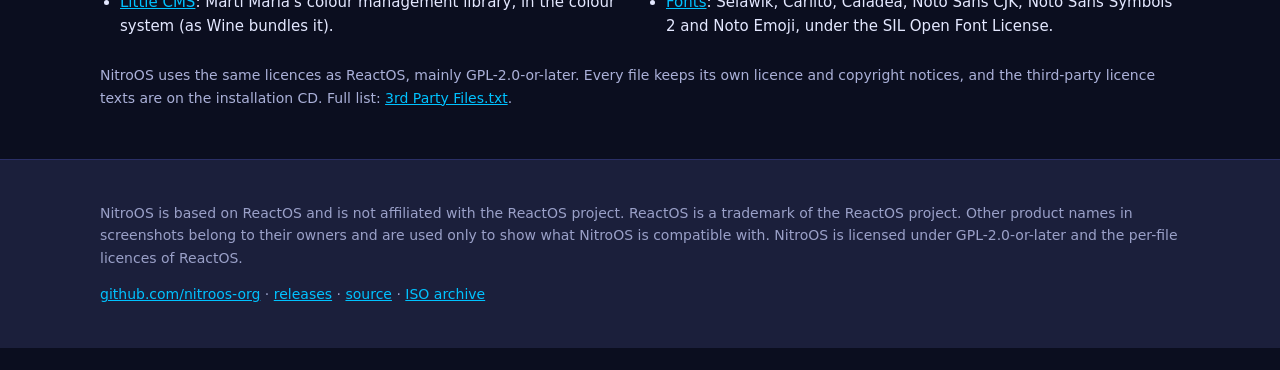
==== commit e3db755b: "Site and README: drop the per-card Screenshots links" ====
--- a/docs/index.html
+++ b/docs/index.html
@@ -21,22 +21,22 @@
 </div></section>
 <section id="why"><div class="wrap"><h2>Major enhancements</h2><p class="sub">What NitroOS adds to ReactOS, as of release 2026.11-2.</p>
 <h3 class="grouphead">Apps</h3><div class="cards">
-<div class="card"><h3>Current apps</h3><p>Chrome 157, Firefox 159, Edge, VS Code 1.145 and PowerShell 7.6 install and work. Edge runs with its security sandbox switched on. <a href="#screenshots">Screenshots</a></p></div>
-<div class="card"><h3>32-bit and 64-bit programs together</h3><p>The 64-bit version also runs 32-bit programs, as Windows does. You can run 64-bit and 32-bit Firefox at the same time; Task Manager marks the 32-bit ones with <code>*32</code>. <a href="#screenshots">Screenshots</a></p></div>
-<div class="card"><h3>.NET Framework 4.8 and PowerShell 7</h3><p>Programs written for .NET Framework 4.8 run. PowerShell 7 comes preinstalled, including its network, storage, scheduled-task and local-account modules. <a href="#screenshots">Screenshots</a></p></div>
-<div class="card"><h3>Recognised as Windows 10</h3><p>NitroOS reports itself as Windows 10 (version 10.0, build 19045), so installers that check the Windows version carry on instead of refusing. <a href="#screenshots">Screenshots</a></p></div>
-<div class="card"><h3>Optional features</h3><p>The Features dialog (or <code>featmgr</code> on the command line) installs extras with one click: PowerShell 7, the Scoop package manager, .NET Framework 4.8, Firefox, an AAC audio decoder, software 3D graphics and WinFsp. <a href="#screenshots">Screenshots</a></p></div>
+<div class="card"><h3>Current apps</h3><p>Chrome 157, Firefox 159, Edge, VS Code 1.145 and PowerShell 7.6 install and work. Edge runs with its security sandbox switched on.</p></div>
+<div class="card"><h3>32-bit and 64-bit programs together</h3><p>The 64-bit version also runs 32-bit programs, as Windows does. You can run 64-bit and 32-bit Firefox at the same time; Task Manager marks the 32-bit ones with <code>*32</code>.</p></div>
+<div class="card"><h3>.NET Framework 4.8 and PowerShell 7</h3><p>Programs written for .NET Framework 4.8 run. PowerShell 7 comes preinstalled, including its network, storage, scheduled-task and local-account modules.</p></div>
+<div class="card"><h3>Recognised as Windows 10</h3><p>NitroOS reports itself as Windows 10 (version 10.0, build 19045), so installers that check the Windows version carry on instead of refusing.</p></div>
+<div class="card"><h3>Optional features</h3><p>The Features dialog (or <code>featmgr</code> on the command line) installs extras with one click: PowerShell 7, the Scoop package manager, .NET Framework 4.8, Firefox, an AAC audio decoder, software 3D graphics and WinFsp.</p></div>
 <div class="card"><h3>Terminals and scheduled tasks</h3><p>Modern terminals work: the VS Code terminal, Windows Terminal and PowerShell 7. Scheduled tasks run, so programs can keep themselves up to date.</p></div>
 </div>
 <h3 class="grouphead">System</h3><div class="cards">
-<div class="card"><h3>All your CPUs and memory</h3><p>Multi-processor support is on by default in both the 32-bit and 64-bit versions, and a 4 GB machine shows 3.99 GB of usable memory. <a href="#screenshots">Screenshots</a></p></div>
+<div class="card"><h3>All your CPUs and memory</h3><p>Multi-processor support is on by default in both the 32-bit and 64-bit versions, and a 4 GB machine shows 3.99 GB of usable memory.</p></div>
 <div class="card"><h3>Memory paging</h3><p>On 64-bit, memory that programs are not using is moved to the paging file, so more programs fit. A program that asks for too much memory gets an error instead of bringing down the whole system.</p></div>
 <div class="card"><h3>Much faster memory handling</h3><p>Up to 134 times faster than the ReactOS code it builds on, in our benchmarks. <a href="https://github.com/nitroos-org/releases/blob/main/BENCHMARKS.md">Benchmarks</a></p></div>
 <div class="card"><h3>Accurate time in virtual machines</h3><p>The clock stays accurate even under heavy load (drift of 0.004% or less).</p></div>
 </div>
 <h3 class="grouphead">Files and storage</h3><div class="cards">
-<div class="card"><h3>Disk Management</h3><p>A Windows 7-style Disk Management tool that draws each disk and its partitions. Right-click a partition to create, format, extend or shrink a volume or change its drive letter, or set up a new disk as MBR or GPT. If an option is greyed out, the status bar tells you why. Before it changes anything, it checks that the disk is still the way you saw it, and afterwards it checks the result. <a href="#screenshots">Screenshots</a></p></div>
-<div class="card"><h3>NTFS by default</h3><p>A full read/write NTFS driver, based on the Linux kernel's NTFS code, with a journal that recovers the disk after a power cut, and a disk checker. Setup selects NTFS for you. <a href="#screenshots">Screenshots</a></p></div>
+<div class="card"><h3>Disk Management</h3><p>A Windows 7-style Disk Management tool that draws each disk and its partitions. Right-click a partition to create, format, extend or shrink a volume or change its drive letter, or set up a new disk as MBR or GPT. If an option is greyed out, the status bar tells you why. Before it changes anything, it checks that the disk is still the way you saw it, and afterwards it checks the result.</p></div>
+<div class="card"><h3>NTFS by default</h3><p>A full read/write NTFS driver, based on the Linux kernel's NTFS code, with a journal that recovers the disk after a power cut, and a disk checker. Setup selects NTFS for you.</p></div>
 <div class="card"><h3>Btrfs</h3><p>Updated to WinBtrfs 1.10, with our own fixes: disks formatted on current Linux systems open, <code>format /FS:BTRFS</code> works, and drive letters stay the same.</p></div>
 <div class="card"><h3>Faster file writes</h3><p>Programs that write large files straight to disk, such as databases and installers, write about 1.5 to 2 times faster than in the previous release in our tests, because NTFS now records several such writes in its journal at once. A file's data still reaches the disk before its new size is recorded.</p></div>
 <div class="card"><h3>WinFsp</h3><p>WinFsp installs, so file systems written as ordinary programs can be mounted as drive letters or network paths.</p></div>
@@ -47,7 +47,7 @@
 </div>
 <h3 class="grouphead">Networking and security</h3><div class="cards">
 <div class="card"><h3>IPv6</h3><p>IPv6 is on by default, as on Windows. NitroOS gets its addresses from your router, uses temporary private addresses for outgoing connections, supports DHCPv6, and chooses between IPv6 and IPv4 addresses the way Windows does. We tested it with a real home router: web pages and name lookups over IPv6 work. Its settings appear in the network connection properties, and you can turn IPv6 off with the same registry setting as on Windows.</p></div>
-<div class="card"><h3>A firewall that is on</h3><p>The firewall is on from the first boot. It filters incoming and outgoing traffic, stores its rules the same way Windows does, has the usual Control Panel and Advanced Security tools, and asks you when a blocked program tries to accept connections. <a href="#screenshots">Screenshots</a></p></div>
+<div class="card"><h3>A firewall that is on</h3><p>The firewall is on from the first boot. It filters incoming and outgoing traffic, stores its rules the same way Windows does, has the usual Control Panel and Advanced Security tools, and asks you when a blocked program tries to accept connections.</p></div>
 <div class="card"><h3>Networking without administrator rights</h3><p>Programs running as a standard user can use the network normally. <code>ipconfig</code> and <code>net</code> show the same output as on Windows, and the HTTP Server API, <code>netsh portproxy</code> and TLS through schannel work.</p></div>
 <div class="card"><h3>Security hardening</h3><p>Registry keys carry real permissions that are inherited as on Windows (checked and logged, not yet enforced), a secure random number generator, many security fixes across the kernel, the graphics subsystem and networking, and browsers that run inside their security sandbox.</p></div>
 </div>
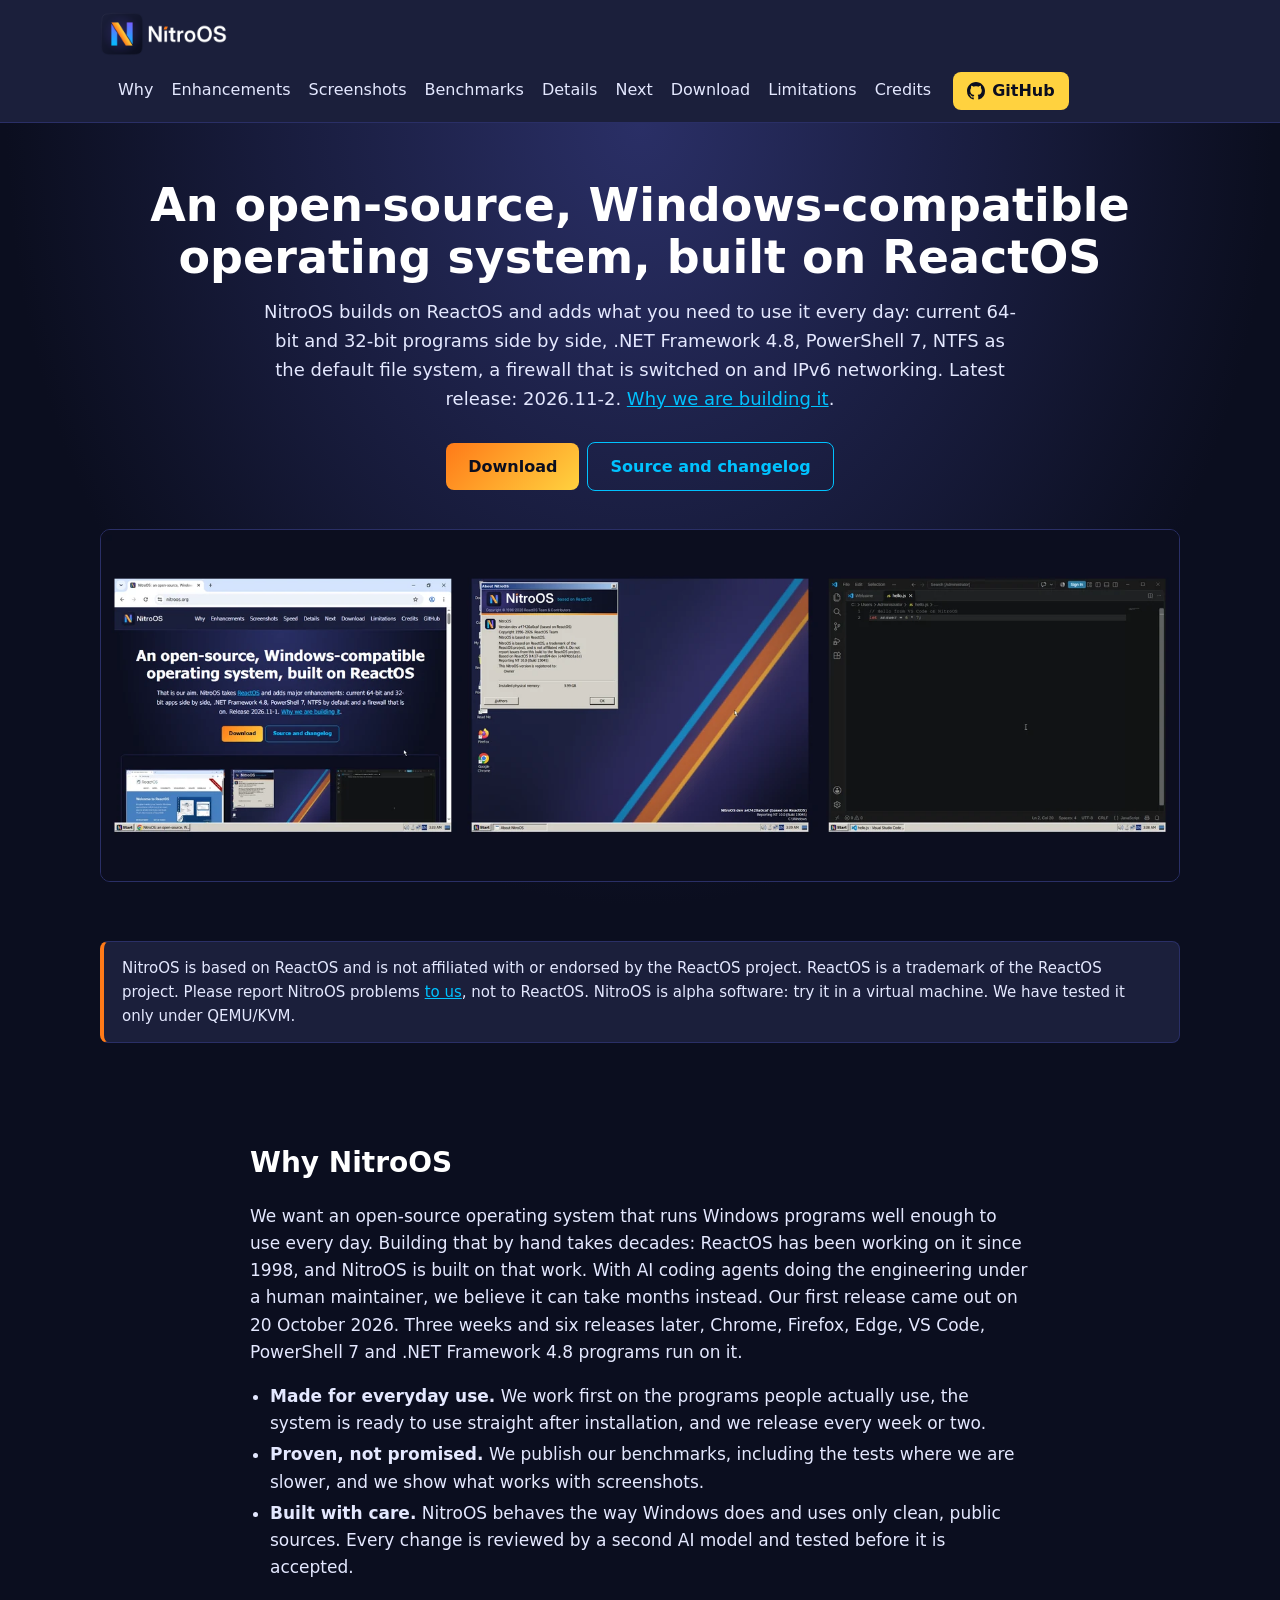
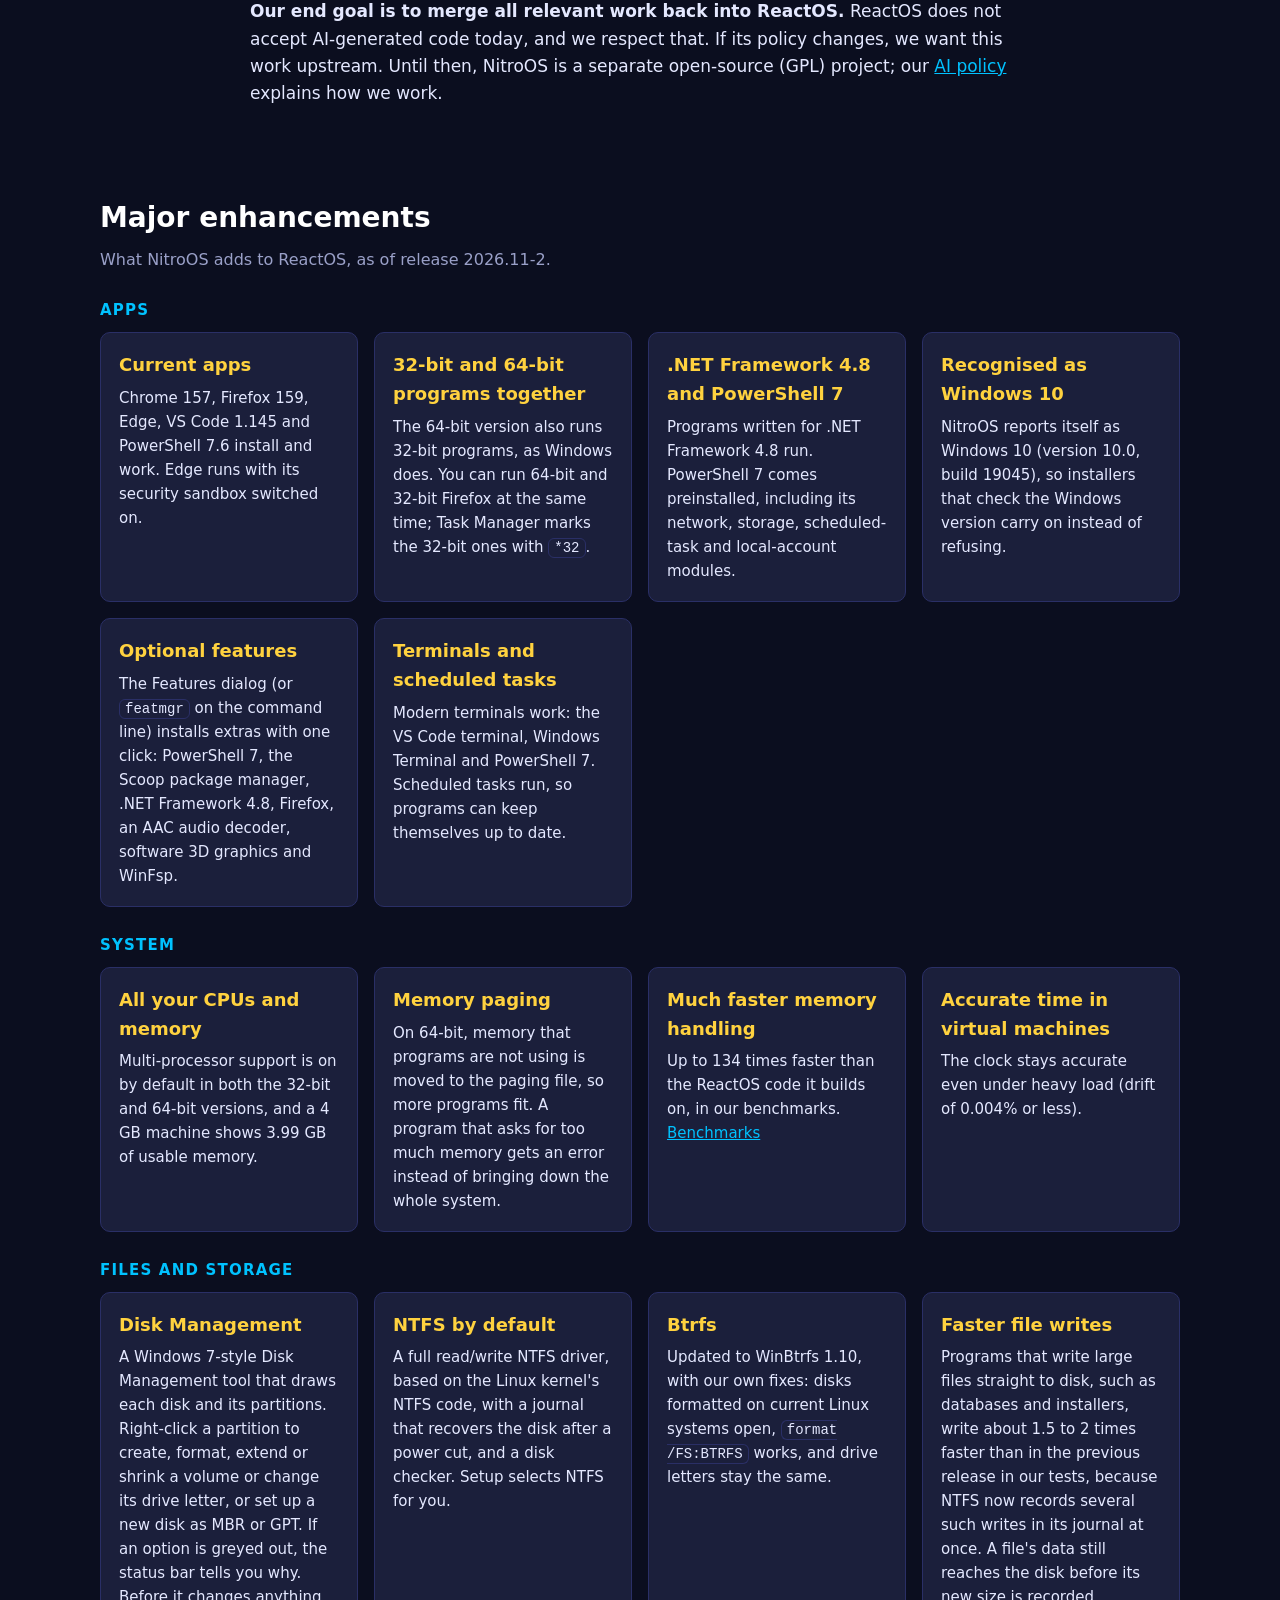
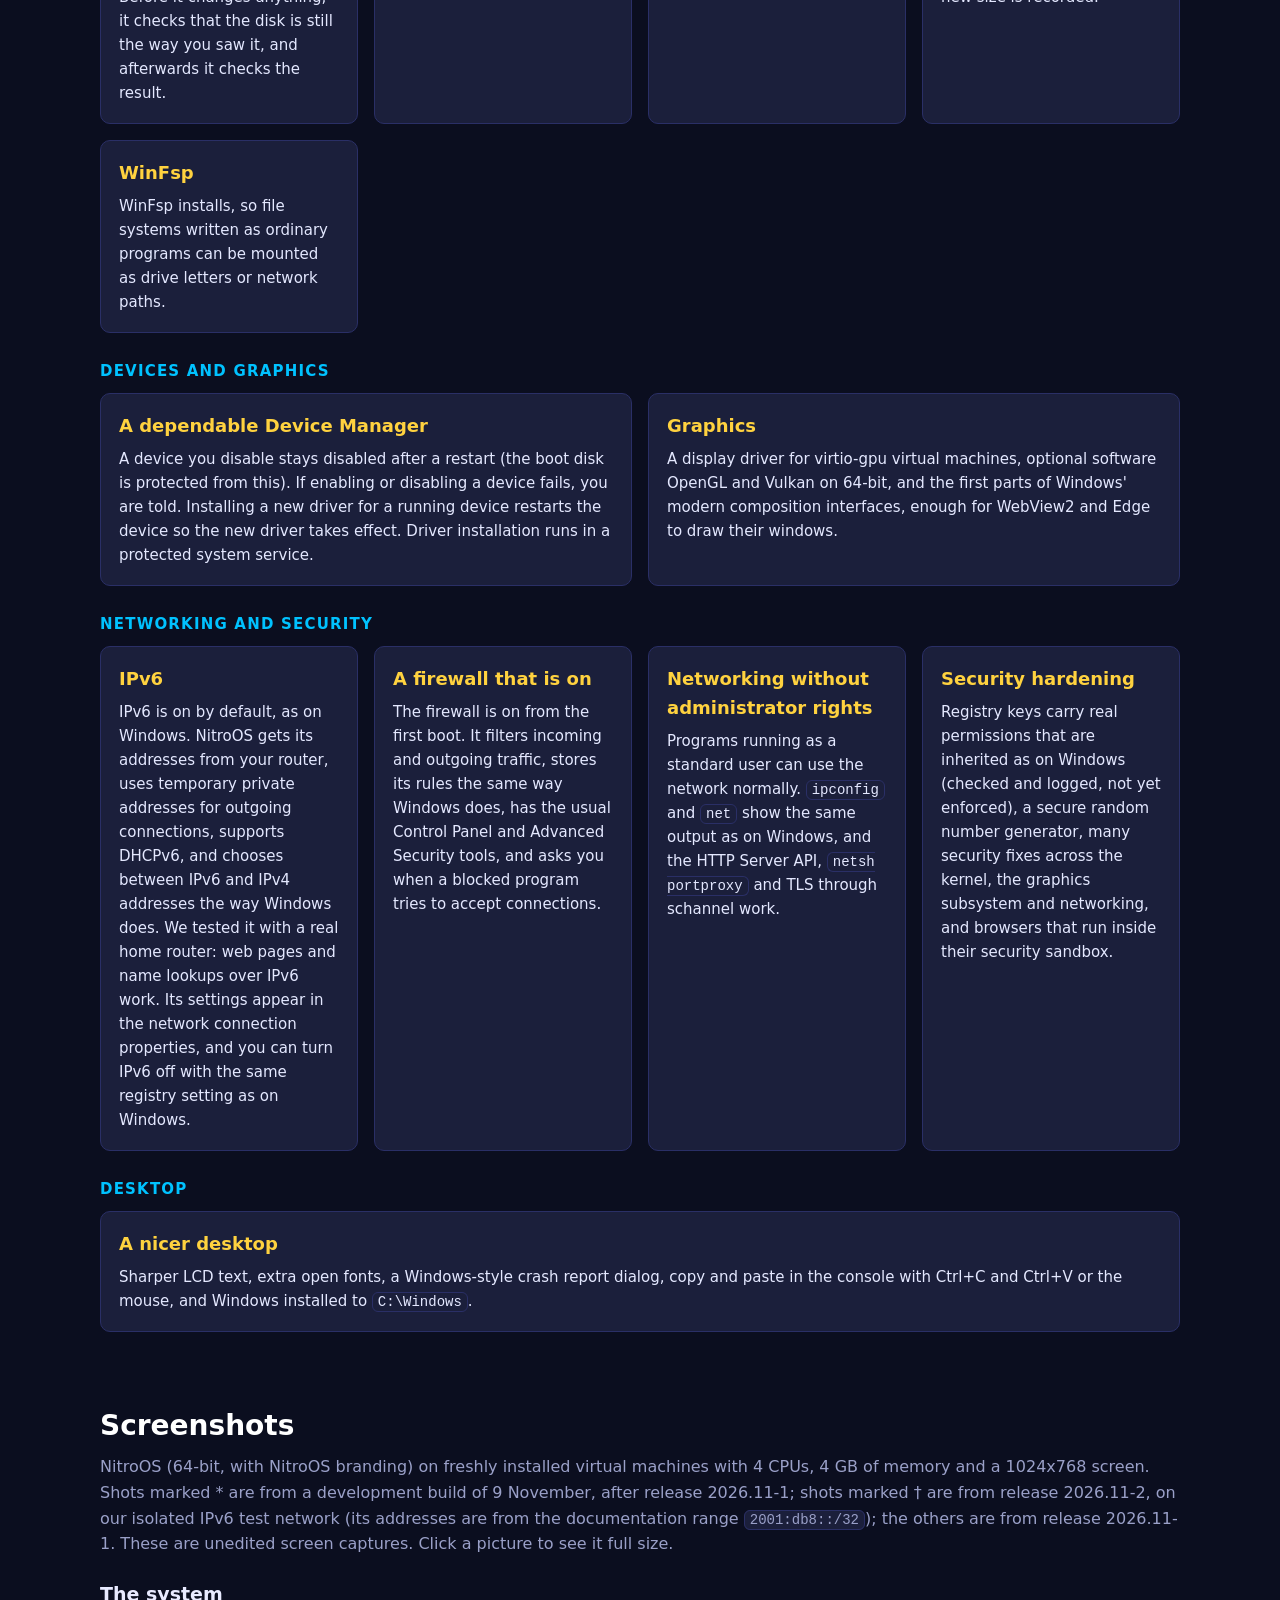
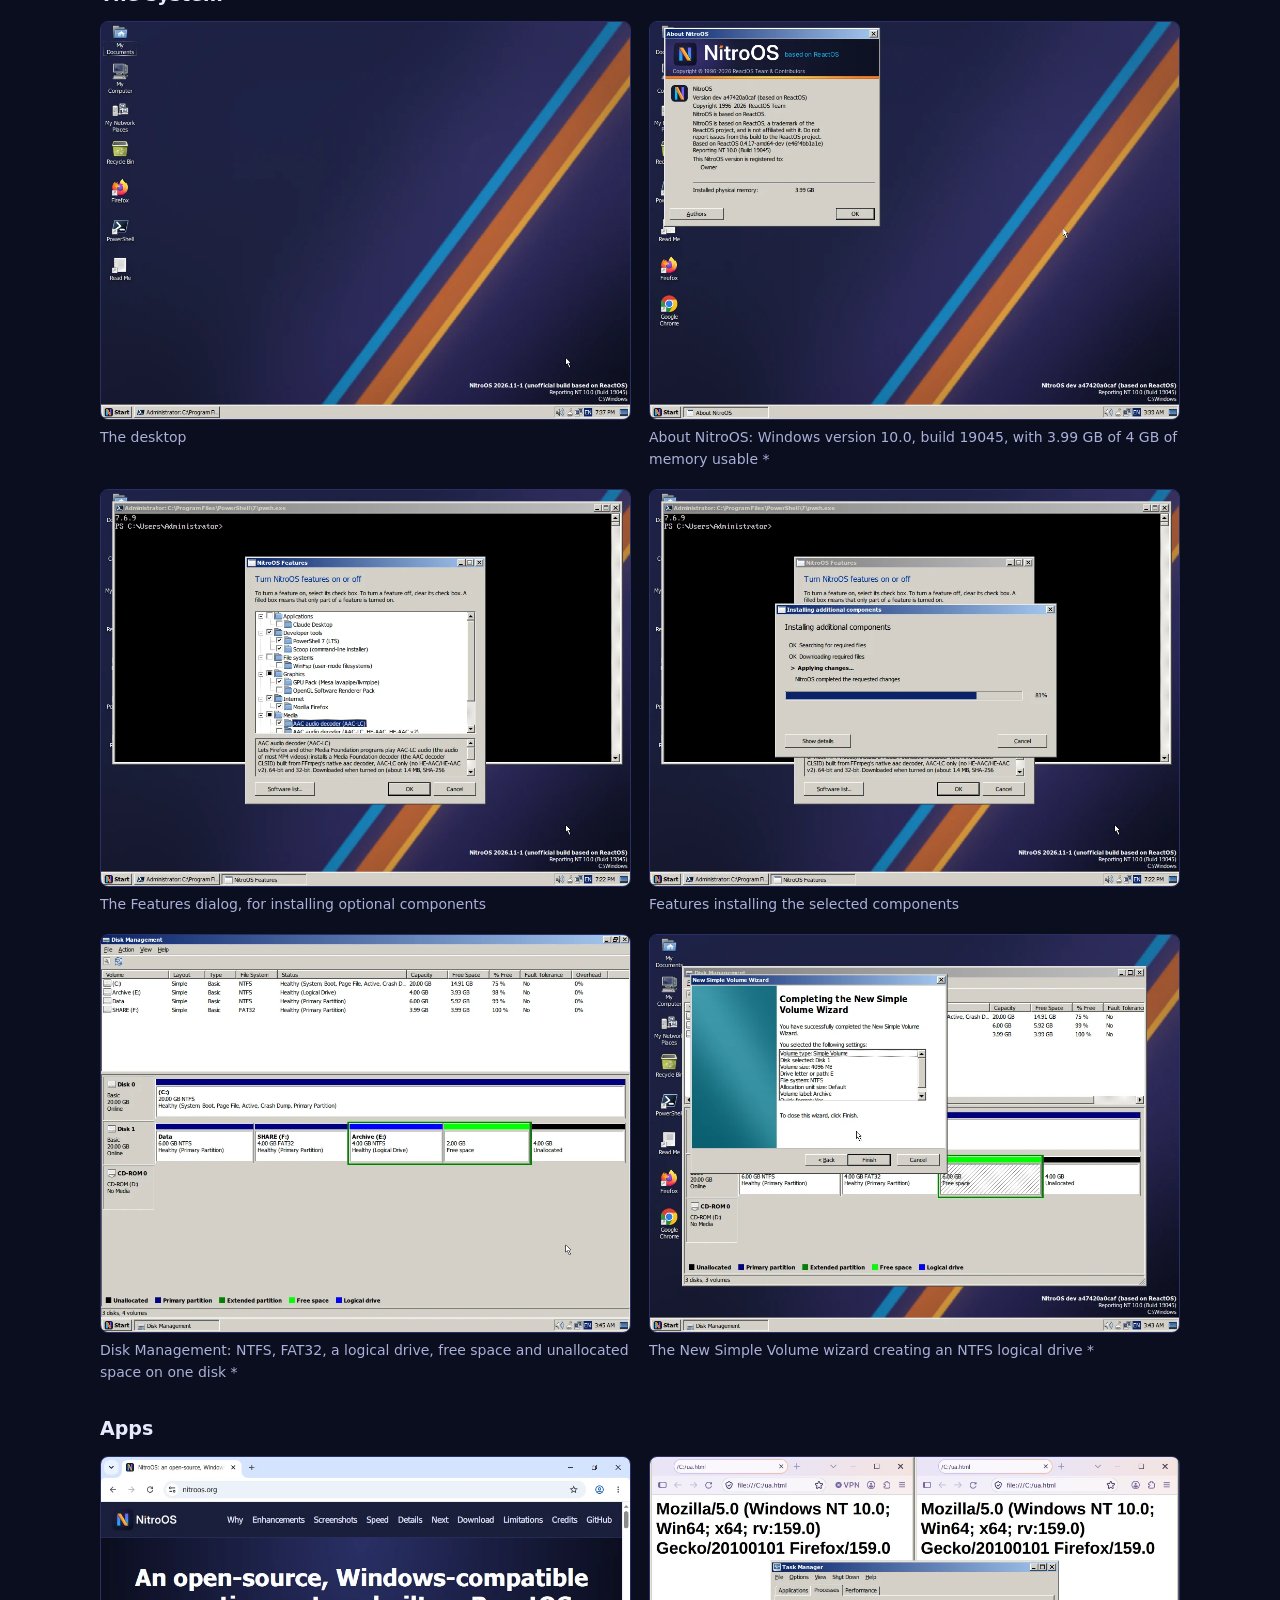
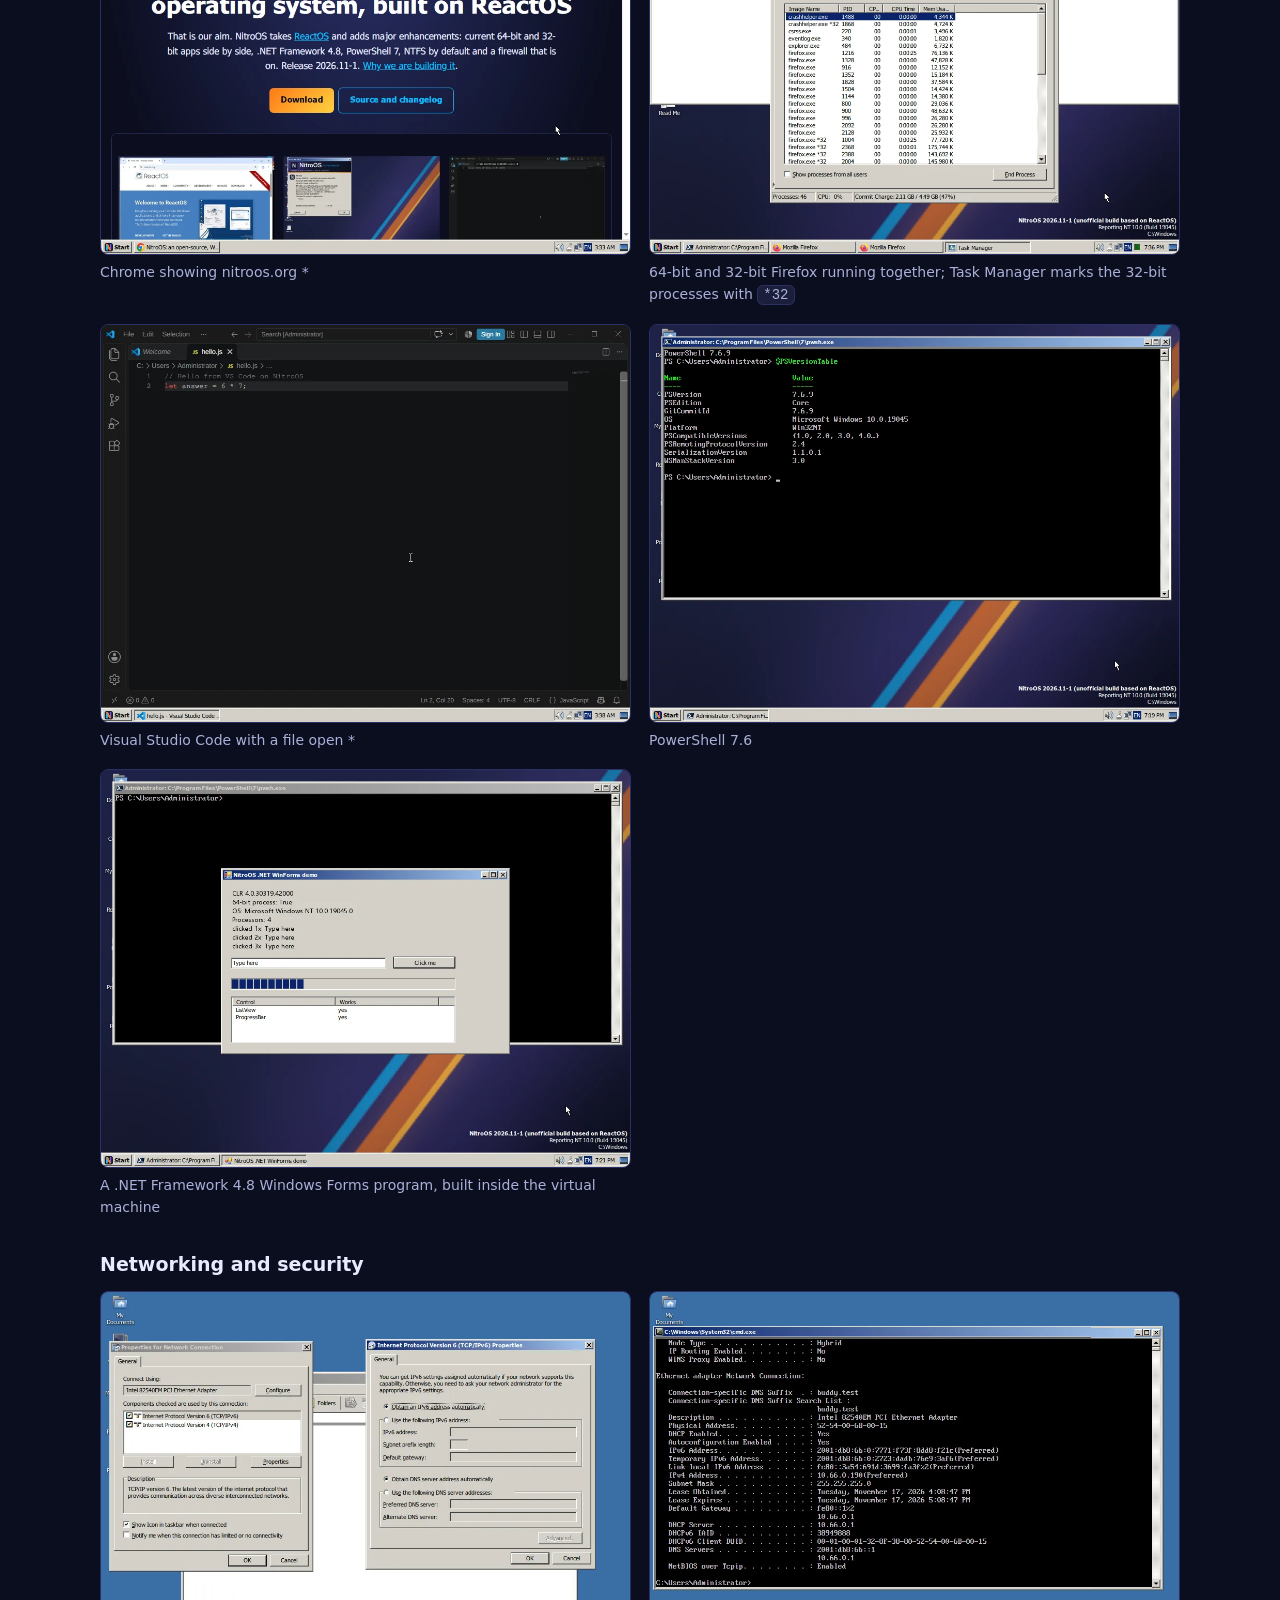
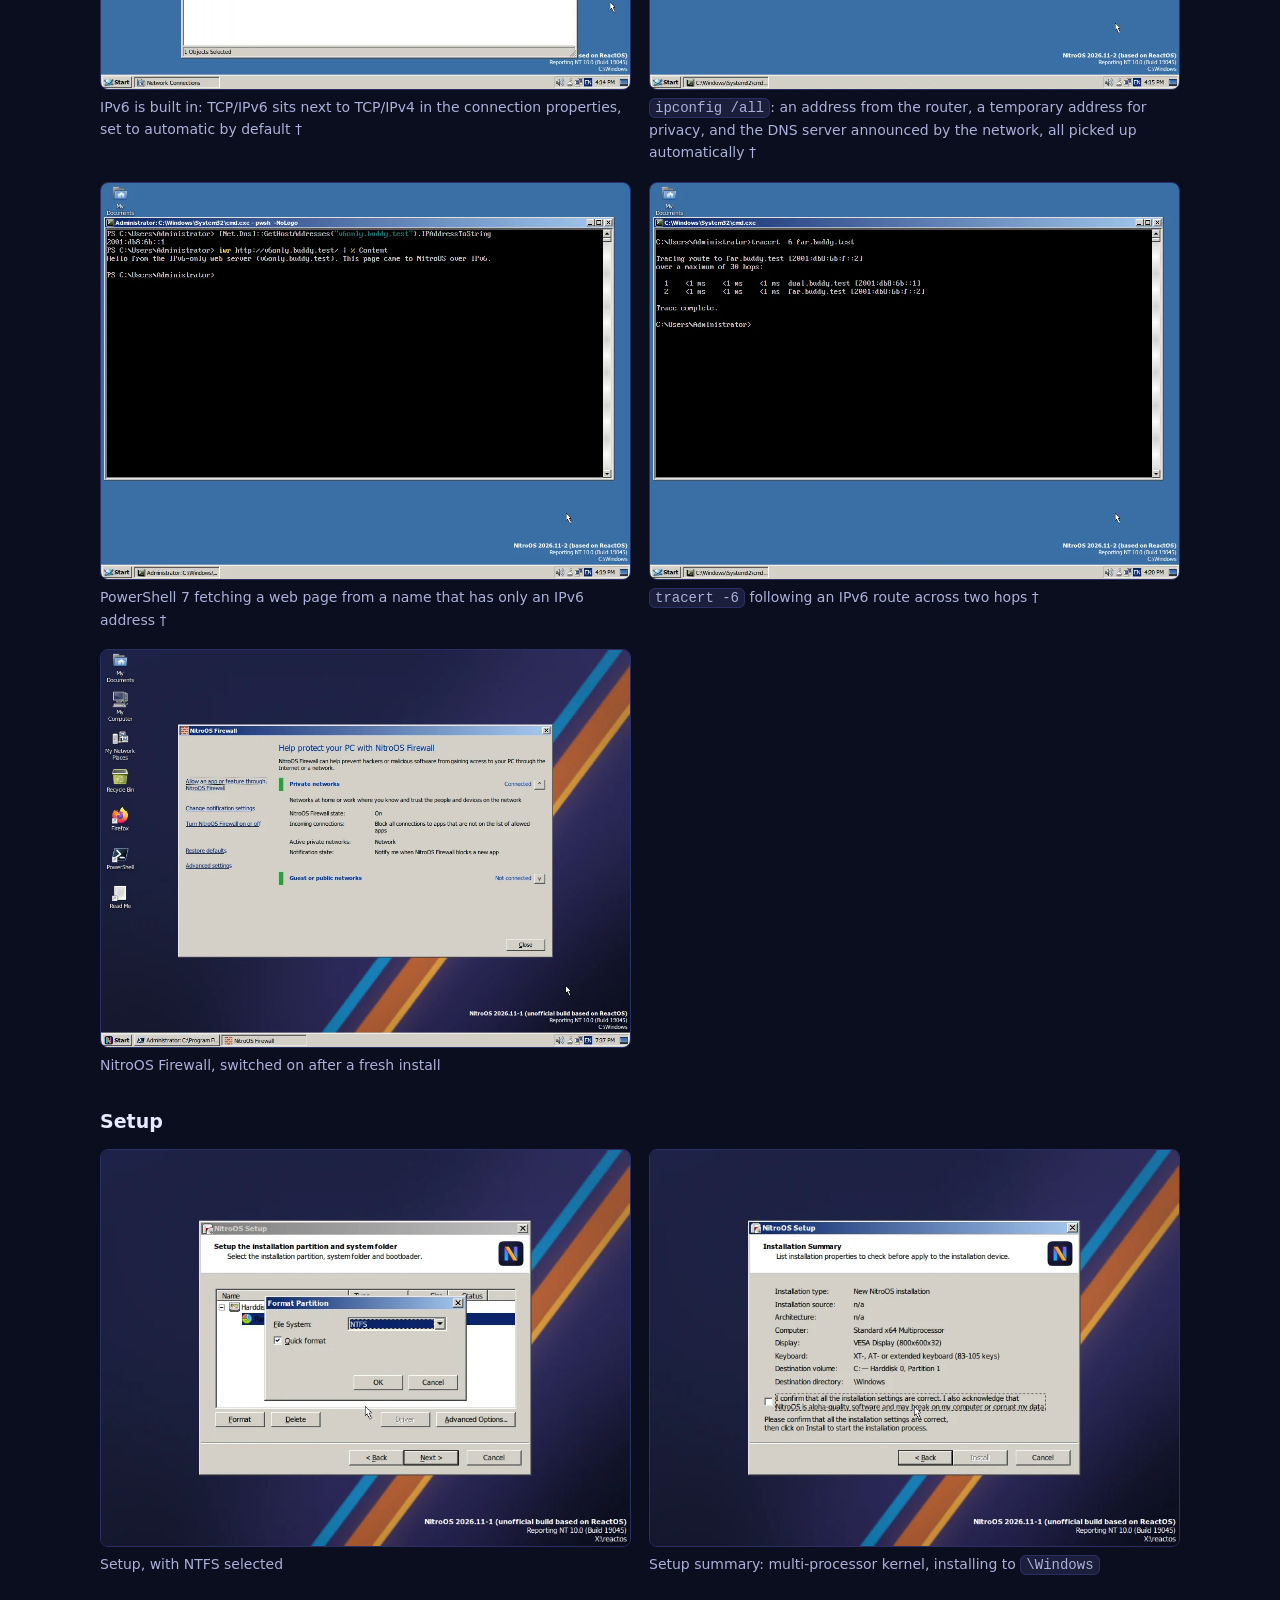
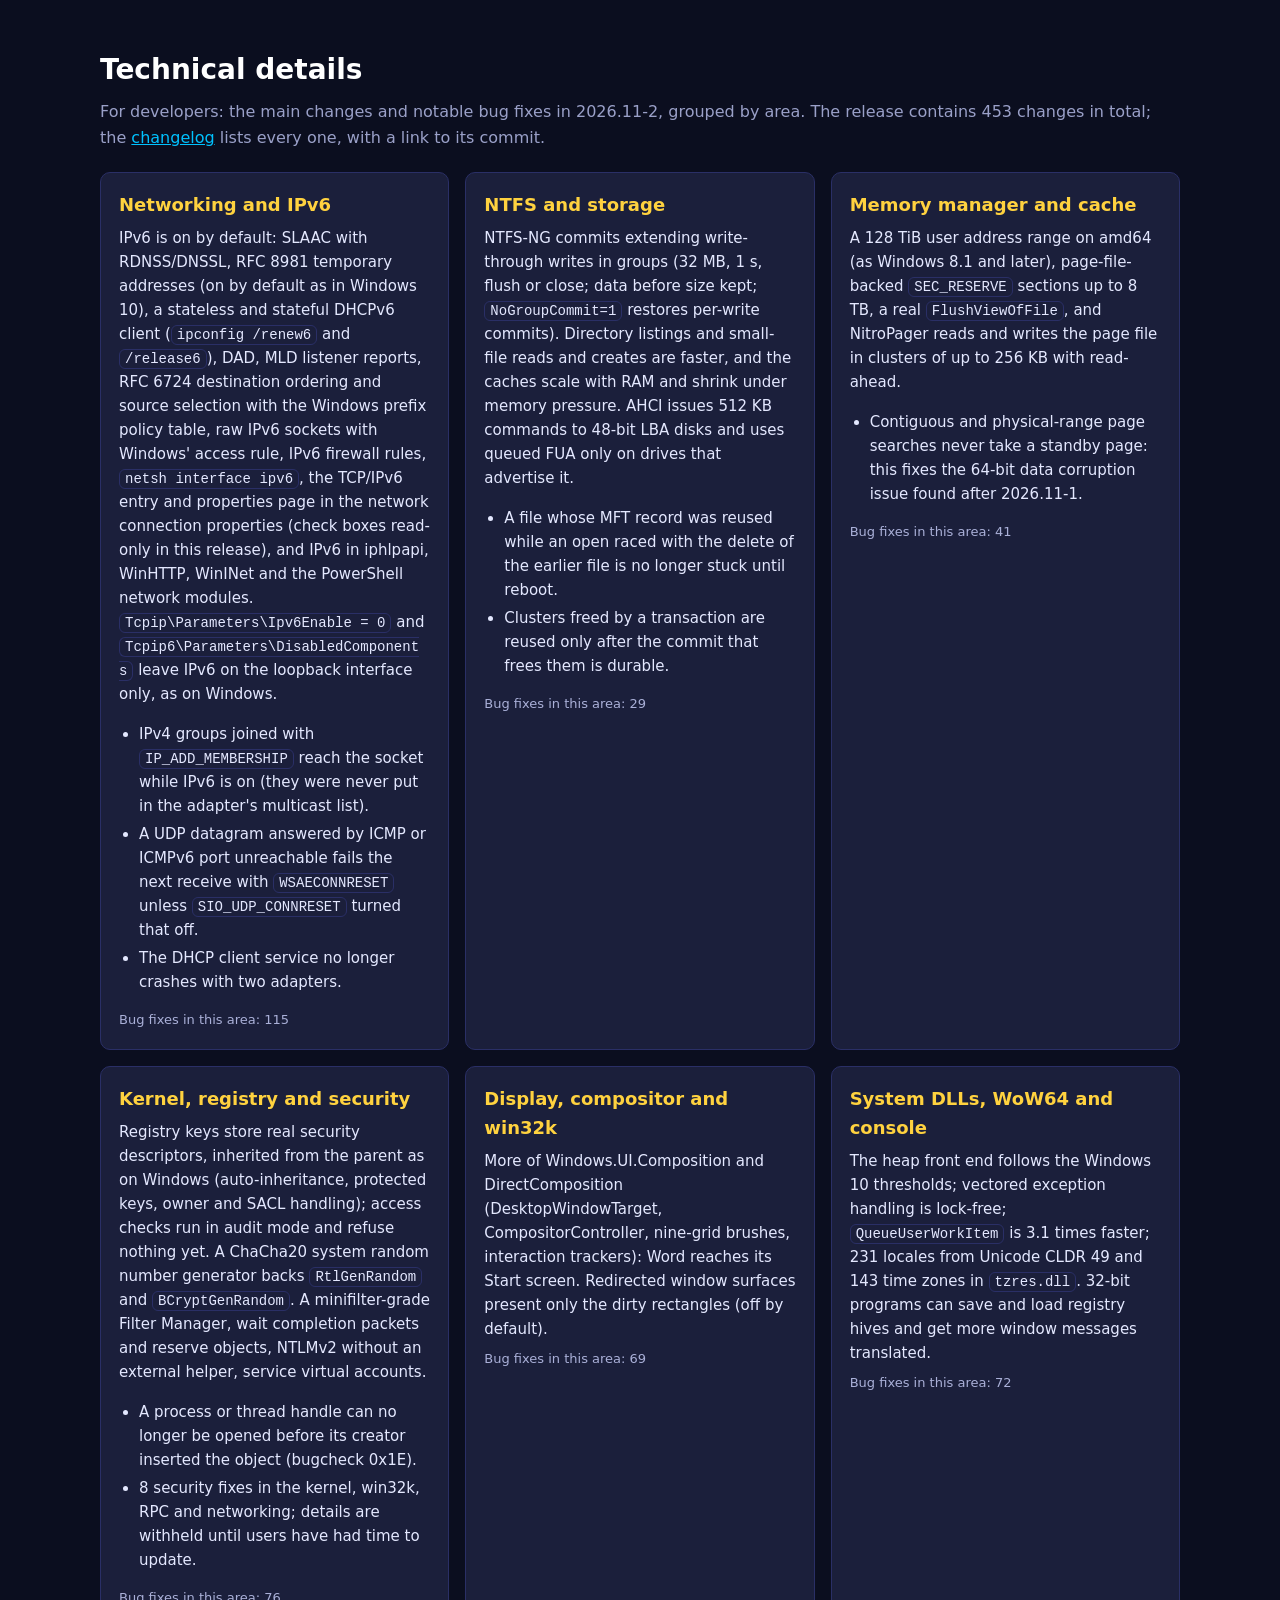
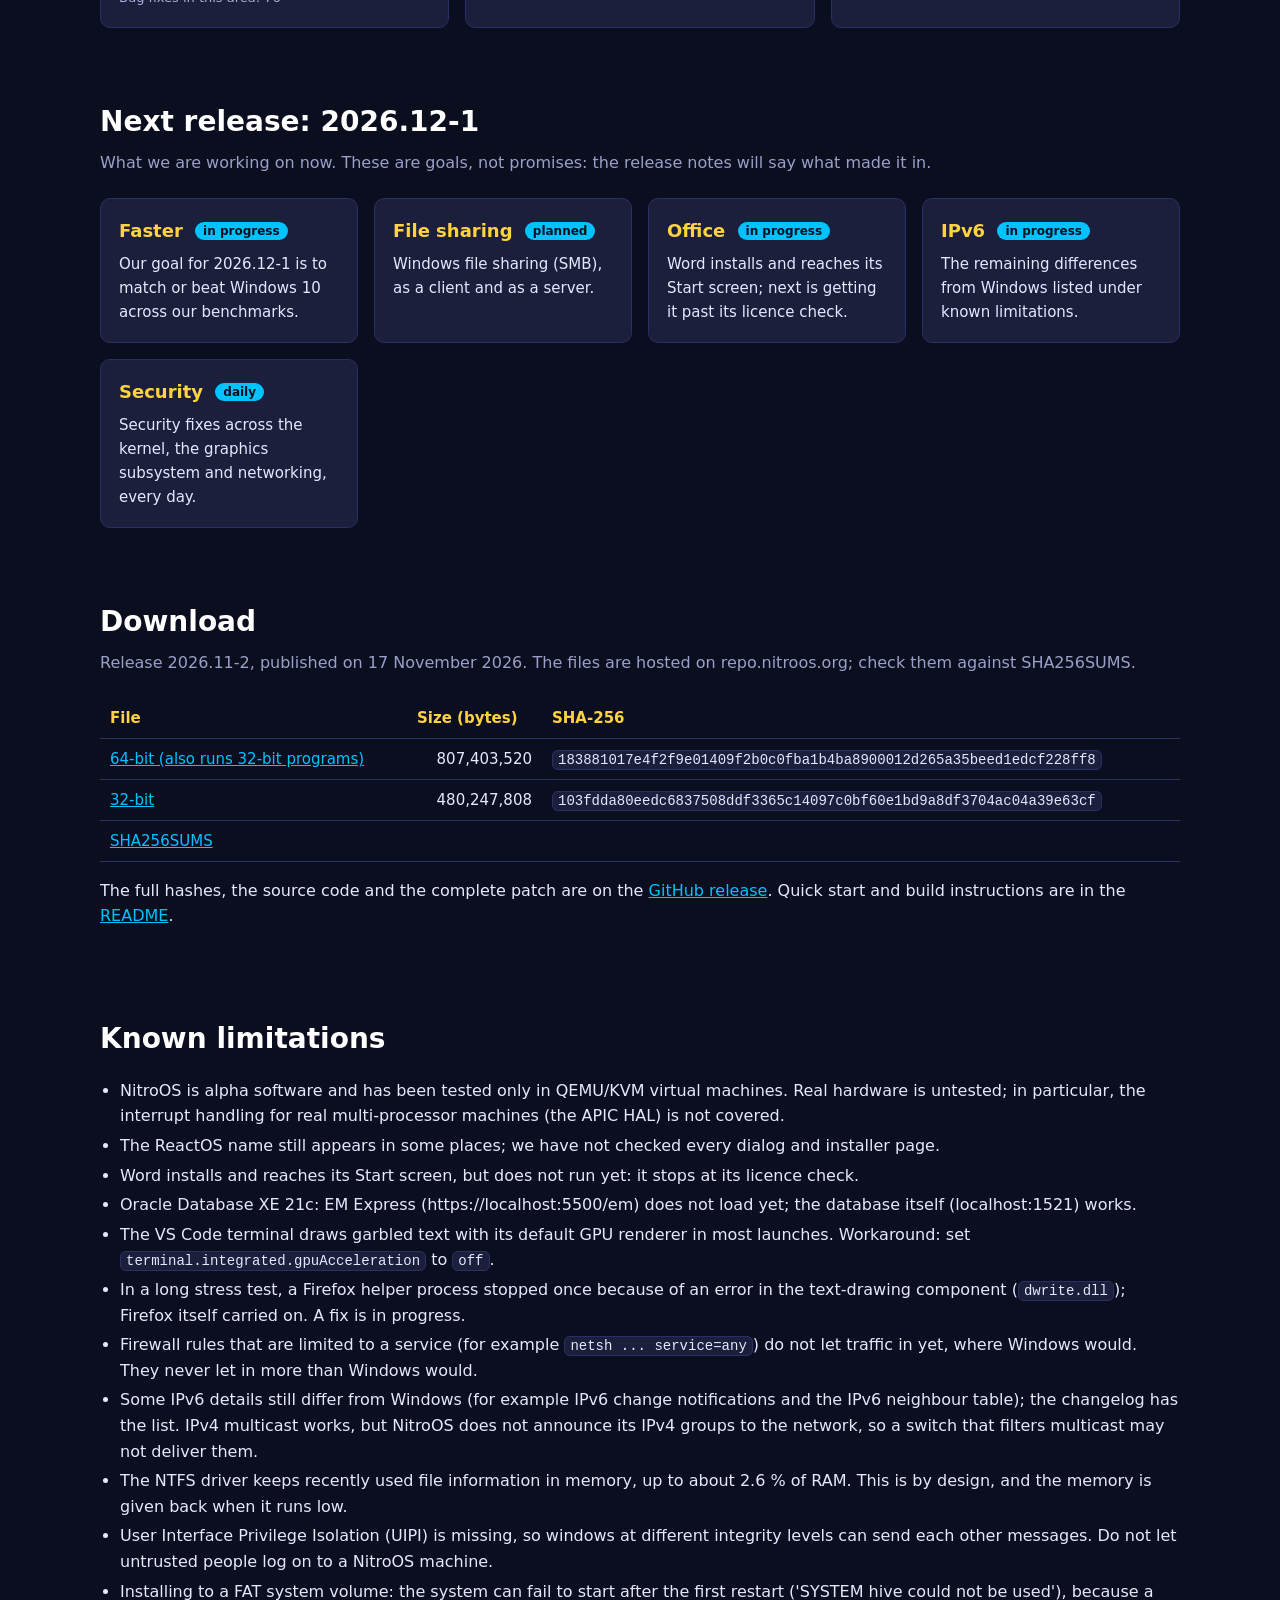
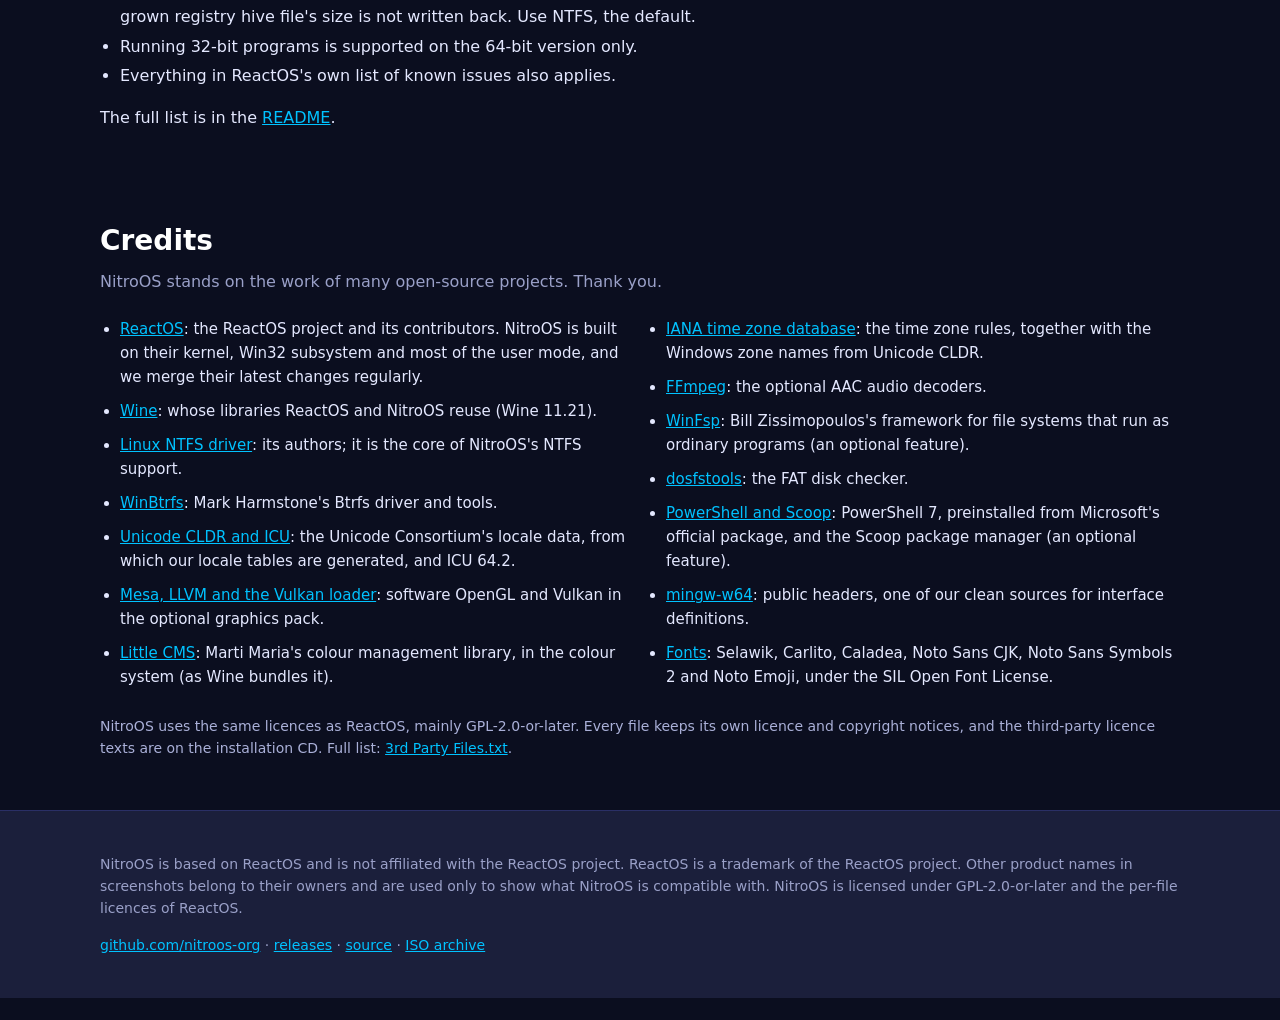
==== commit 52bc839c: "Site and README: screenshots grouped into sections" ====
--- a/docs/index.html
+++ b/docs/index.html
@@ -57,26 +57,37 @@
 </div></section>
 <section id="screenshots"><div class="wrap"><h2>Screenshots</h2>
 <p class="sub">NitroOS (64-bit, with NitroOS branding) on freshly installed virtual machines with 4 CPUs, 4 GB of memory and a 1024x768 screen. Shots marked * are from a development build of 9 November, after release 2026.11-1; shots marked † are from release 2026.11-2, on our isolated IPv6 test network (its addresses are from the documentation range <code>2001:db8::/32</code>); the others are from release 2026.11-1. These are unedited screen captures. Click a picture to see it full size.</p>
+<h3 class="galh">The system</h3>
 <div class="gallery">
 <figure><a href="img/nitro-desktop.webp"><img loading="lazy" width="1024" height="768" src="img/nitro-desktop.webp" alt="The desktop"></a><figcaption>The desktop</figcaption></figure>
 <figure><a href="img/nitro-winver.webp"><img loading="lazy" width="1024" height="768" src="img/nitro-winver.webp" alt="About NitroOS: Windows version 10.0, build 19045, with 3.99 GB of 4 GB of memory usable *"></a><figcaption>About NitroOS: Windows version 10.0, build 19045, with 3.99 GB of 4 GB of memory usable *</figcaption></figure>
+<figure><a href="img/nitro-features.webp"><img loading="lazy" width="1024" height="768" src="img/nitro-features.webp" alt="The Features dialog, for installing optional components"></a><figcaption>The Features dialog, for installing optional components</figcaption></figure>
+<figure><a href="img/nitro-features-installing.webp"><img loading="lazy" width="1024" height="768" src="img/nitro-features-installing.webp" alt="Features installing the selected components"></a><figcaption>Features installing the selected components</figcaption></figure>
+<figure><a href="img/nitro-diskmgmt.webp"><img loading="lazy" width="1024" height="768" src="img/nitro-diskmgmt.webp" alt="Disk Management: NTFS, FAT32, a logical drive, free space and unallocated space on one disk *"></a><figcaption>Disk Management: NTFS, FAT32, a logical drive, free space and unallocated space on one disk *</figcaption></figure>
+<figure><a href="img/nitro-diskmgmt-wizard.webp"><img loading="lazy" width="1024" height="768" src="img/nitro-diskmgmt-wizard.webp" alt="The New Simple Volume wizard creating an NTFS logical drive *"></a><figcaption>The New Simple Volume wizard creating an NTFS logical drive *</figcaption></figure>
+</div>
+<h3 class="galh">Apps</h3>
+<div class="gallery">
 <figure><a href="img/nitro-browser.webp"><img loading="lazy" width="1024" height="768" src="img/nitro-browser.webp" alt="Chrome showing nitroos.org *"></a><figcaption>Chrome showing nitroos.org *</figcaption></figure>
 <figure><a href="img/nitro-firefox-64-32.webp"><img loading="lazy" width="1024" height="768" src="img/nitro-firefox-64-32.webp" alt="64-bit and 32-bit Firefox running together; Task Manager marks the 32-bit processes with *32"></a><figcaption>64-bit and 32-bit Firefox running together; Task Manager marks the 32-bit processes with <code>*32</code></figcaption></figure>
 <figure><a href="img/nitro-vscode.webp"><img loading="lazy" width="1024" height="768" src="img/nitro-vscode.webp" alt="Visual Studio Code with a file open *"></a><figcaption>Visual Studio Code with a file open *</figcaption></figure>
 <figure><a href="img/nitro-powershell7.webp"><img loading="lazy" width="1024" height="768" src="img/nitro-powershell7.webp" alt="PowerShell 7.6"></a><figcaption>PowerShell 7.6</figcaption></figure>
 <figure><a href="img/nitro-dotnet.webp"><img loading="lazy" width="1024" height="768" src="img/nitro-dotnet.webp" alt="A .NET Framework 4.8 Windows Forms program, built inside the virtual machine"></a><figcaption>A .NET Framework 4.8 Windows Forms program, built inside the virtual machine</figcaption></figure>
-<figure><a href="img/nitro-features.webp"><img loading="lazy" width="1024" height="768" src="img/nitro-features.webp" alt="The Features dialog, for installing optional components"></a><figcaption>The Features dialog, for installing optional components</figcaption></figure>
-<figure><a href="img/nitro-features-installing.webp"><img loading="lazy" width="1024" height="768" src="img/nitro-features-installing.webp" alt="Features installing the selected components"></a><figcaption>Features installing the selected components</figcaption></figure>
-<figure><a href="img/nitro-diskmgmt.webp"><img loading="lazy" width="1024" height="768" src="img/nitro-diskmgmt.webp" alt="Disk Management: NTFS, FAT32, a logical drive, free space and unallocated space on one disk *"></a><figcaption>Disk Management: NTFS, FAT32, a logical drive, free space and unallocated space on one disk *</figcaption></figure>
-<figure><a href="img/nitro-diskmgmt-wizard.webp"><img loading="lazy" width="1024" height="768" src="img/nitro-diskmgmt-wizard.webp" alt="The New Simple Volume wizard creating an NTFS logical drive *"></a><figcaption>The New Simple Volume wizard creating an NTFS logical drive *</figcaption></figure>
-<figure><a href="img/nitro-format.webp"><img loading="lazy" width="800" height="600" src="img/nitro-format.webp" alt="Setup, with NTFS selected"></a><figcaption>Setup, with NTFS selected</figcaption></figure>
-<figure><a href="img/nitro-install.webp"><img loading="lazy" width="800" height="600" src="img/nitro-install.webp" alt="Setup summary: multi-processor kernel, installing to \Windows"></a><figcaption>Setup summary: multi-processor kernel, installing to <code>\Windows</code></figcaption></figure>
-<figure><a href="img/nitro-firewall.webp"><img loading="lazy" width="1024" height="768" src="img/nitro-firewall.webp" alt="NitroOS Firewall, switched on after a fresh install"></a><figcaption>NitroOS Firewall, switched on after a fresh install</figcaption></figure>
+</div>
+<h3 class="galh">Networking and security</h3>
+<div class="gallery">
 <figure><a href="img/nitro-ipv6-properties.webp"><img loading="lazy" width="1024" height="768" src="img/nitro-ipv6-properties.webp" alt="IPv6 is built in: TCP/IPv6 sits next to TCP/IPv4 in the connection properties, set to automatic by default †"></a><figcaption>IPv6 is built in: TCP/IPv6 sits next to TCP/IPv4 in the connection properties, set to automatic by default †</figcaption></figure>
 <figure><a href="img/nitro-ipv6-ipconfig.webp"><img loading="lazy" width="1024" height="768" src="img/nitro-ipv6-ipconfig.webp" alt="ipconfig /all: an address from the router, a temporary address for privacy, and the DNS server announced by the network, all picked up automatically †"></a><figcaption><code>ipconfig /all</code>: an address from the router, a temporary address for privacy, and the DNS server announced by the network, all picked up automatically †</figcaption></figure>
 <figure><a href="img/nitro-ipv6-only-page.webp"><img loading="lazy" width="1024" height="768" src="img/nitro-ipv6-only-page.webp" alt="PowerShell 7 fetching a web page from a name that has only an IPv6 address †"></a><figcaption>PowerShell 7 fetching a web page from a name that has only an IPv6 address †</figcaption></figure>
 <figure><a href="img/nitro-ipv6-tracert.webp"><img loading="lazy" width="1024" height="768" src="img/nitro-ipv6-tracert.webp" alt="tracert -6 following an IPv6 route across two hops †"></a><figcaption><code>tracert -6</code> following an IPv6 route across two hops †</figcaption></figure>
-</div></div></section>
+<figure><a href="img/nitro-firewall.webp"><img loading="lazy" width="1024" height="768" src="img/nitro-firewall.webp" alt="NitroOS Firewall, switched on after a fresh install"></a><figcaption>NitroOS Firewall, switched on after a fresh install</figcaption></figure>
+</div>
+<h3 class="galh">Setup</h3>
+<div class="gallery">
+<figure><a href="img/nitro-format.webp"><img loading="lazy" width="800" height="600" src="img/nitro-format.webp" alt="Setup, with NTFS selected"></a><figcaption>Setup, with NTFS selected</figcaption></figure>
+<figure><a href="img/nitro-install.webp"><img loading="lazy" width="800" height="600" src="img/nitro-install.webp" alt="Setup summary: multi-processor kernel, installing to \Windows"></a><figcaption>Setup summary: multi-processor kernel, installing to <code>\Windows</code></figcaption></figure>
+</div>
+</div></section>
 <section id="tech"><div class="wrap"><h2>Technical details</h2><p class="sub">For developers: the main changes and notable bug fixes in 2026.11-2, grouped by area. The release contains 453 changes in total; the <a href="https://github.com/nitroos-org/releases/blob/main/CHANGELOG.md">changelog</a> lists every one, with a link to its commit.</p>
 <div class="techgrid">
 <div class="tech"><h3>Networking and IPv6</h3><p>IPv6 is on by default: SLAAC with RDNSS/DNSSL, RFC 8981 temporary addresses (on by default as in Windows 10), a stateless and stateful DHCPv6 client (<code>ipconfig /renew6</code> and <code>/release6</code>), DAD, MLD listener reports, RFC 6724 destination ordering and source selection with the Windows prefix policy table, raw IPv6 sockets with Windows' access rule, IPv6 firewall rules, <code>netsh interface ipv6</code>, the TCP/IPv6 entry and properties page in the network connection properties (check boxes read-only in this release), and IPv6 in iphlpapi, WinHTTP, WinINet and the PowerShell network modules. <code>Tcpip\Parameters\Ipv6Enable = 0</code> and <code>Tcpip6\Parameters\DisabledComponents</code> leave IPv6 on the loopback interface only, as on Windows.</p><ul class="tight"><li>IPv4 groups joined with <code>IP_ADD_MEMBERSHIP</code> reach the socket while IPv6 is on (they were never put in the adapter's multicast list).</li><li>A UDP datagram answered by ICMP or ICMPv6 port unreachable fails the next receive with <code>WSAECONNRESET</code> unless <code>SIO_UDP_CONNRESET</code> turned that off.</li><li>The DHCP client service no longer crashes with two adapters.</li></ul><p class="count">Bug fixes in this area: 115</p></div>
--- a/docs/style.css
+++ b/docs/style.css
@@ -45,6 +45,8 @@
 
 .gallery{display:grid;grid-template-columns:repeat(auto-fit,minmax(min(420px,100%),1fr));gap:18px}
 .gallery figure{margin:0}
+.galh{margin:30px 0 12px;font-size:19px;color:#e8eaff}
+.galh:first-of-type{margin-top:6px}
 .gallery img{width:100%;height:auto;display:block;border-radius:8px;border:1px solid var(--harbor);background:var(--deep);cursor:zoom-in}
 .gallery figcaption{font-size:14px;color:#aab0d8;margin-top:6px}
 .hero a img.shot{cursor:zoom-in}
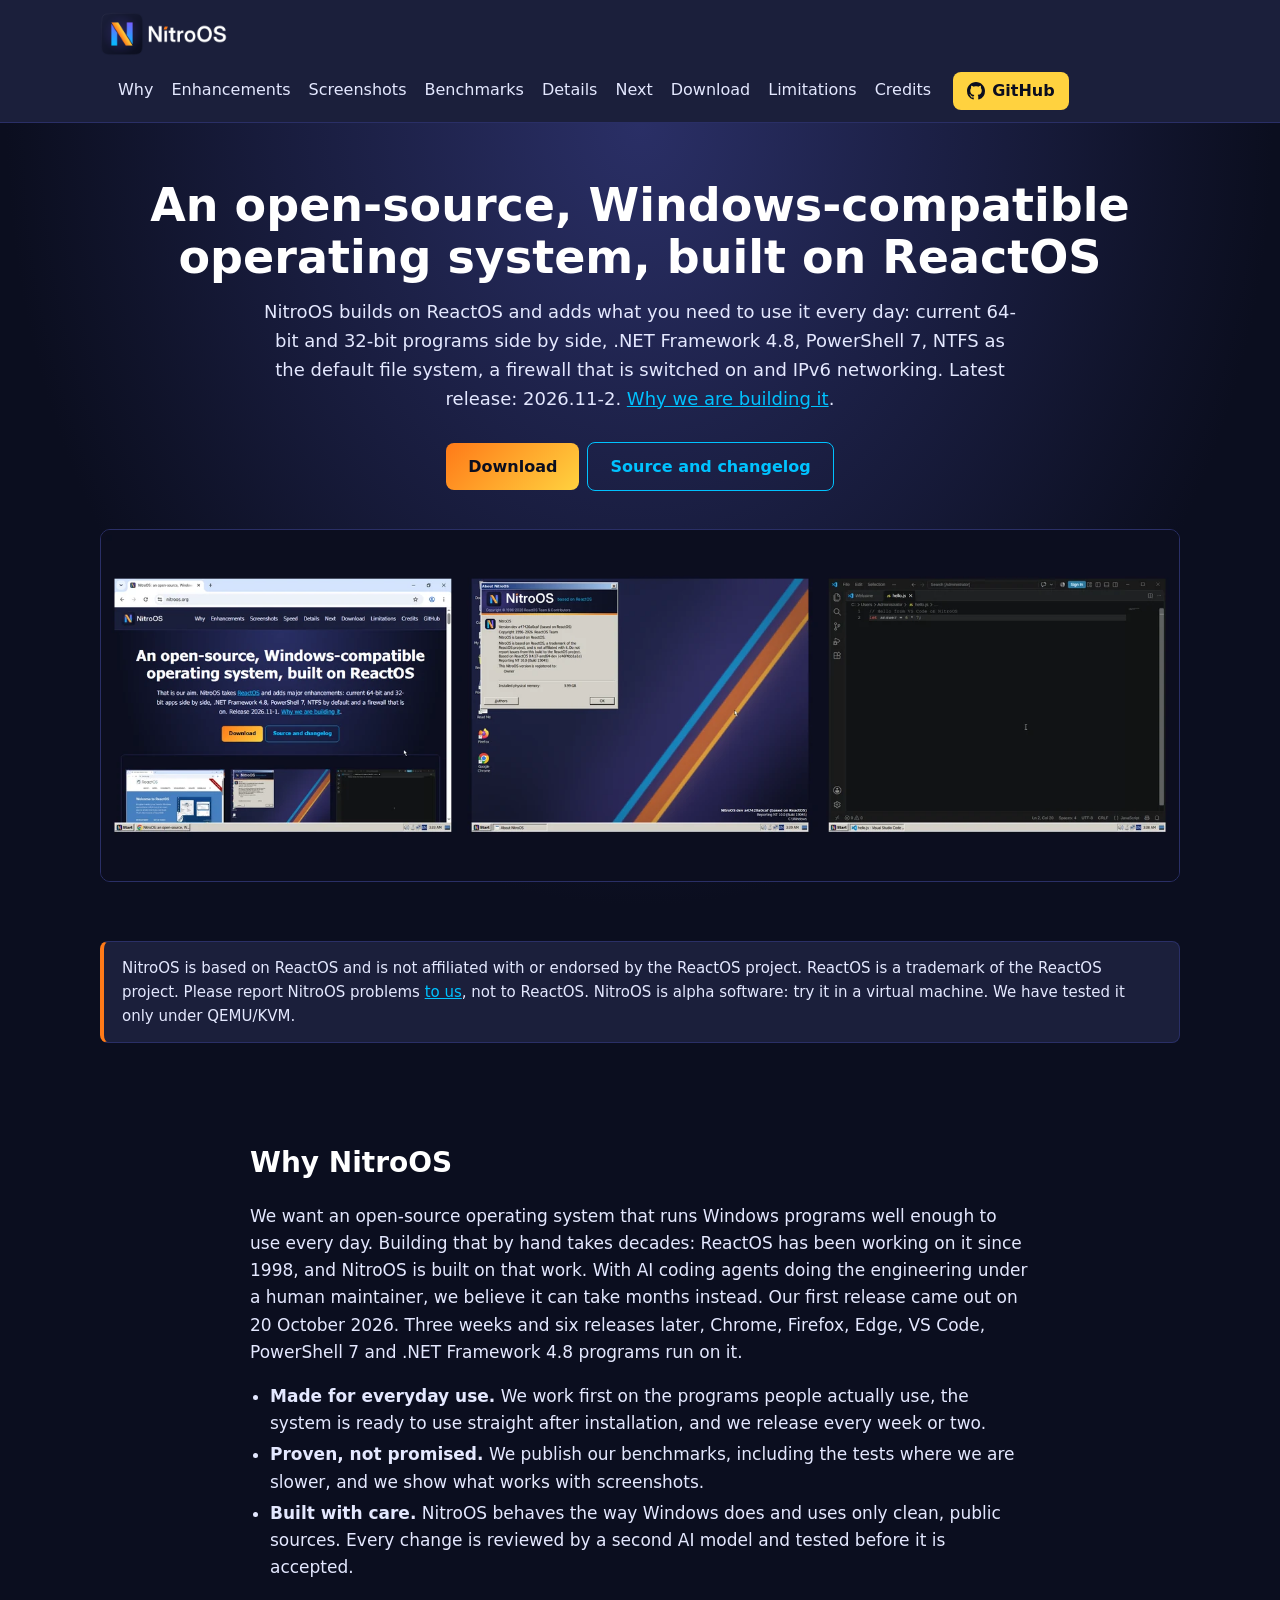
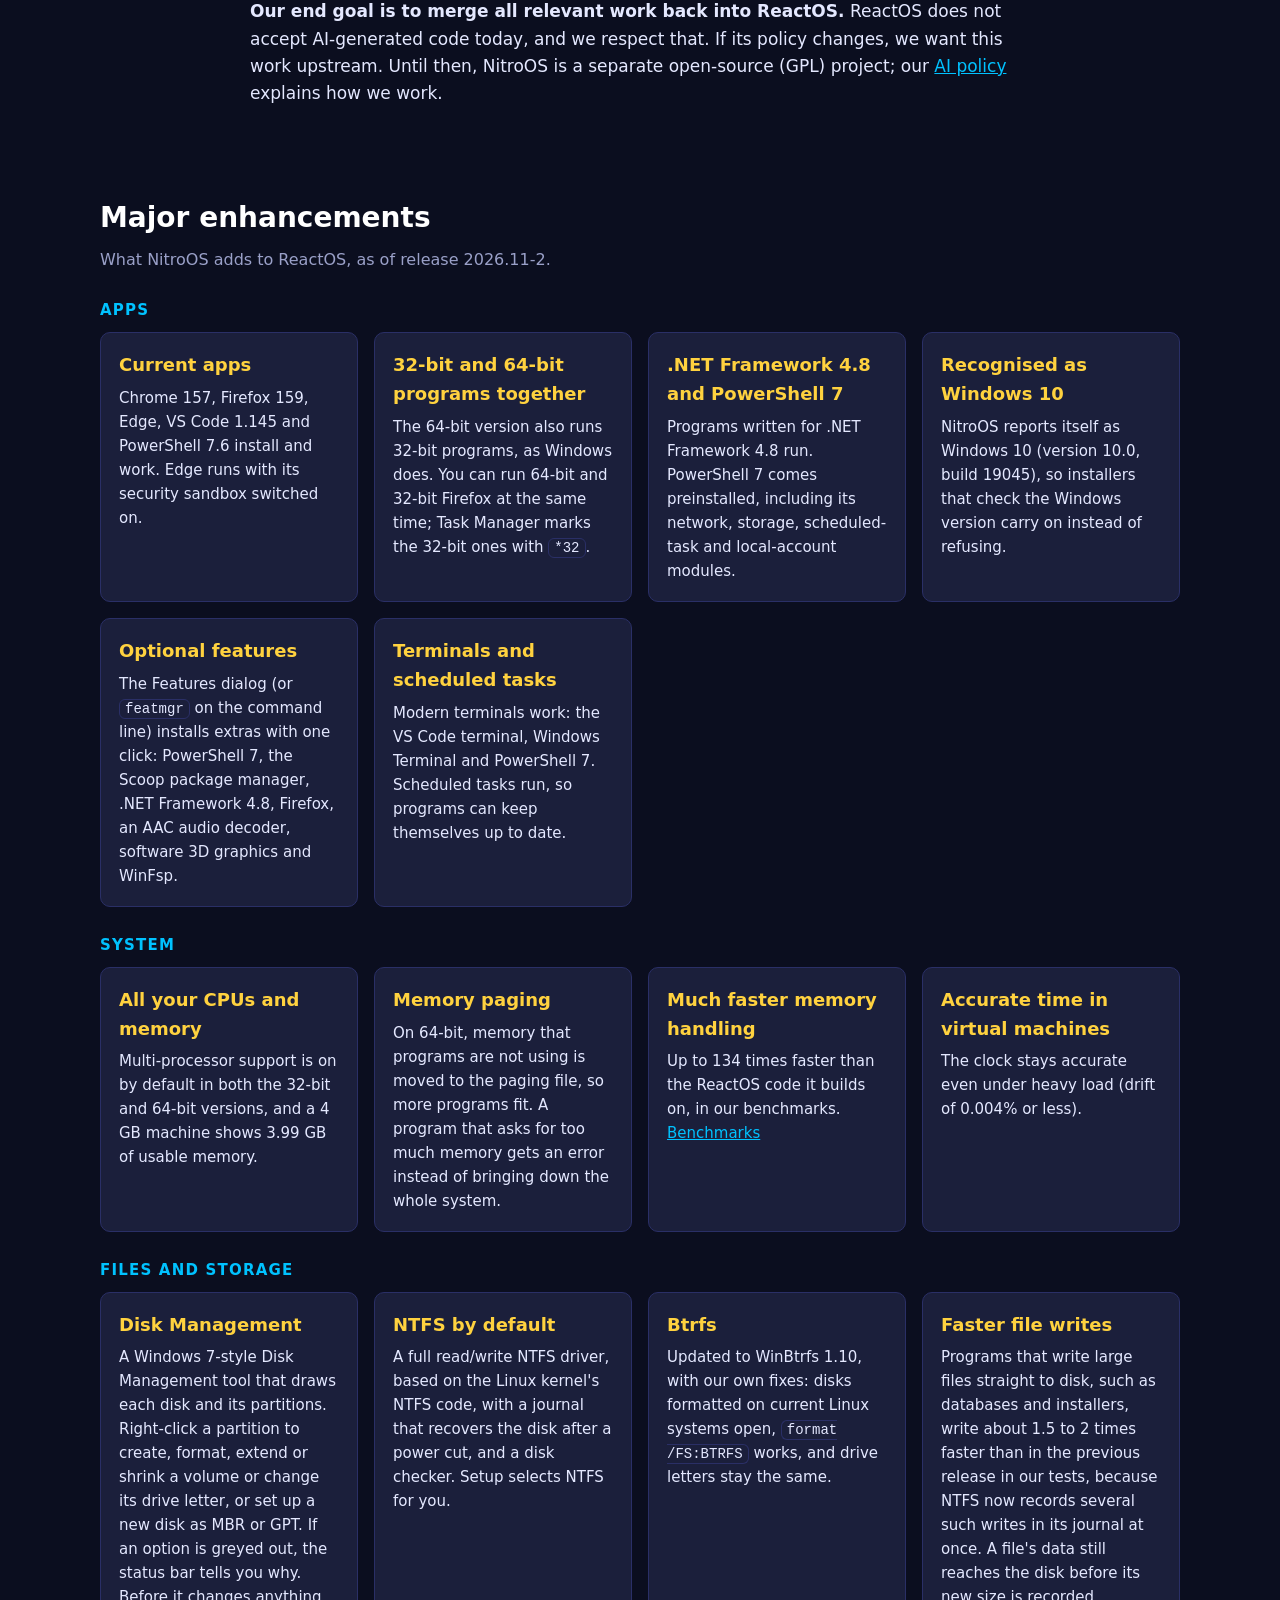
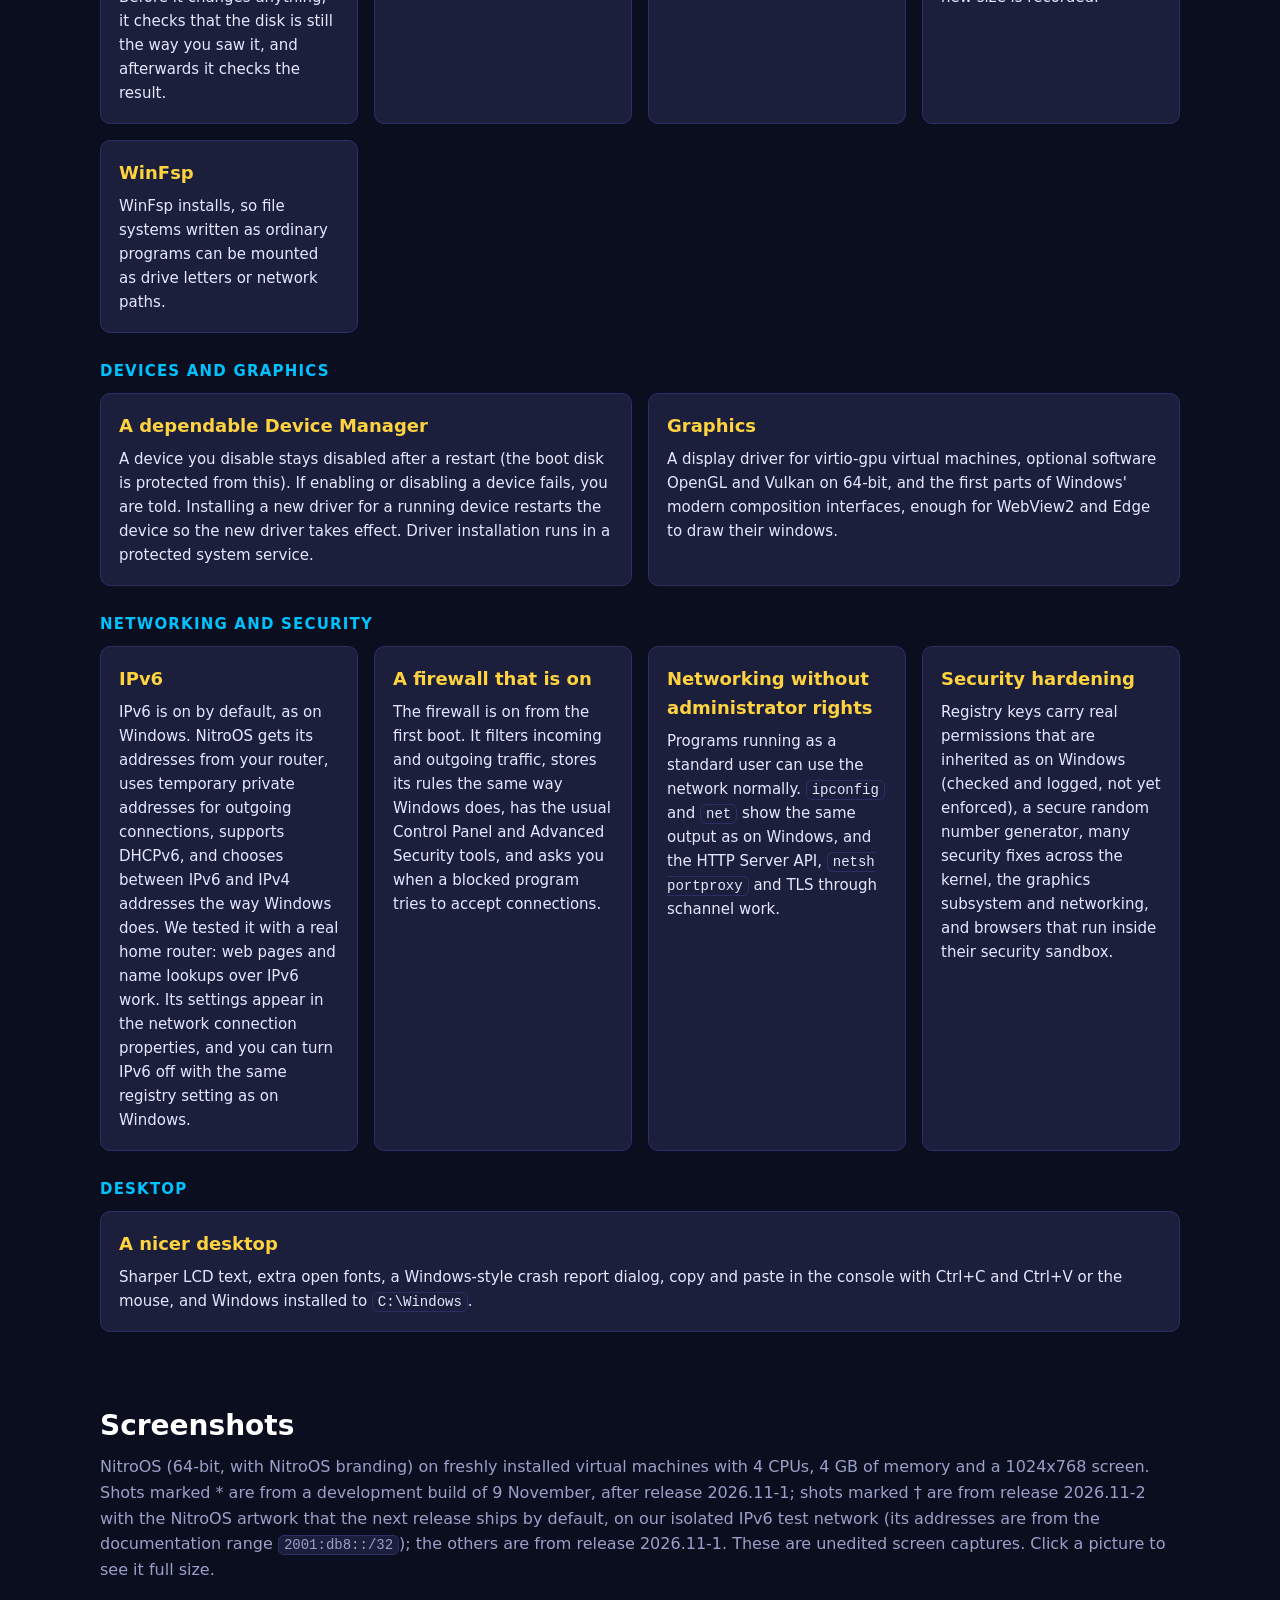
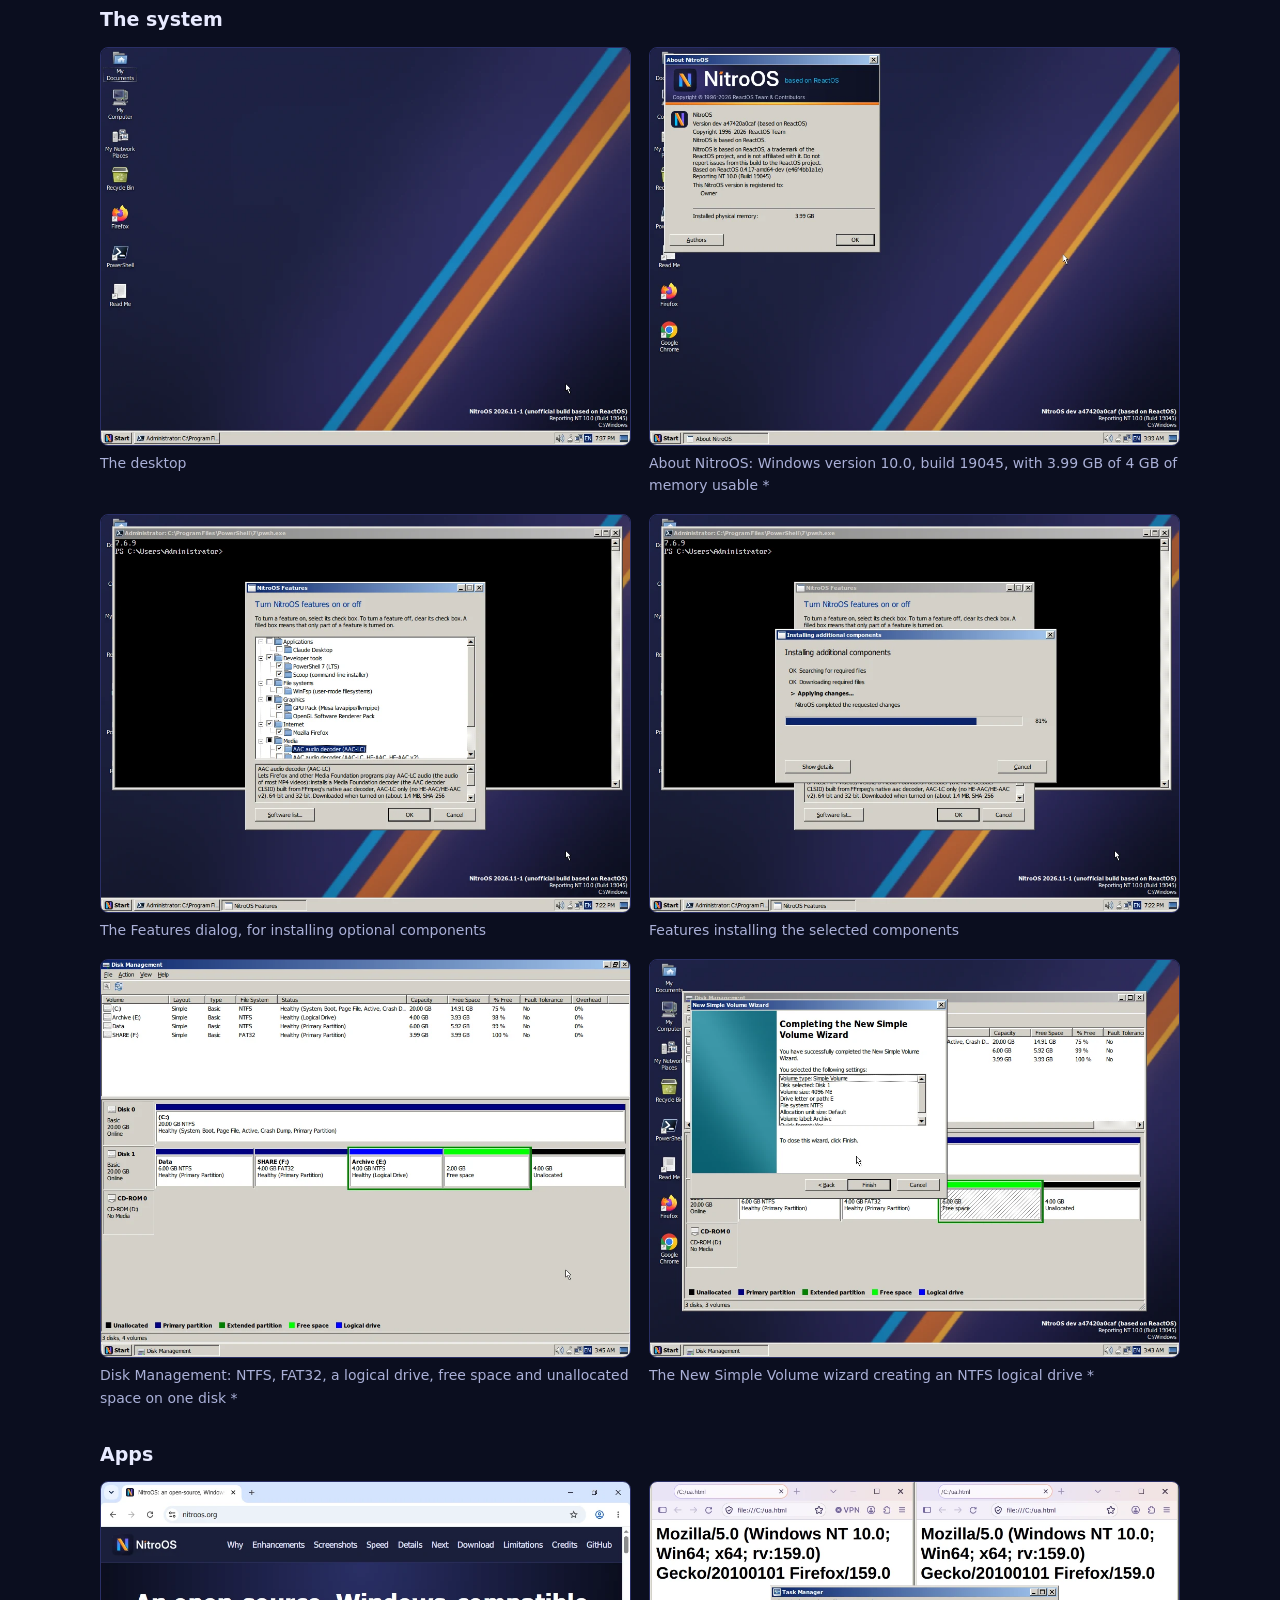
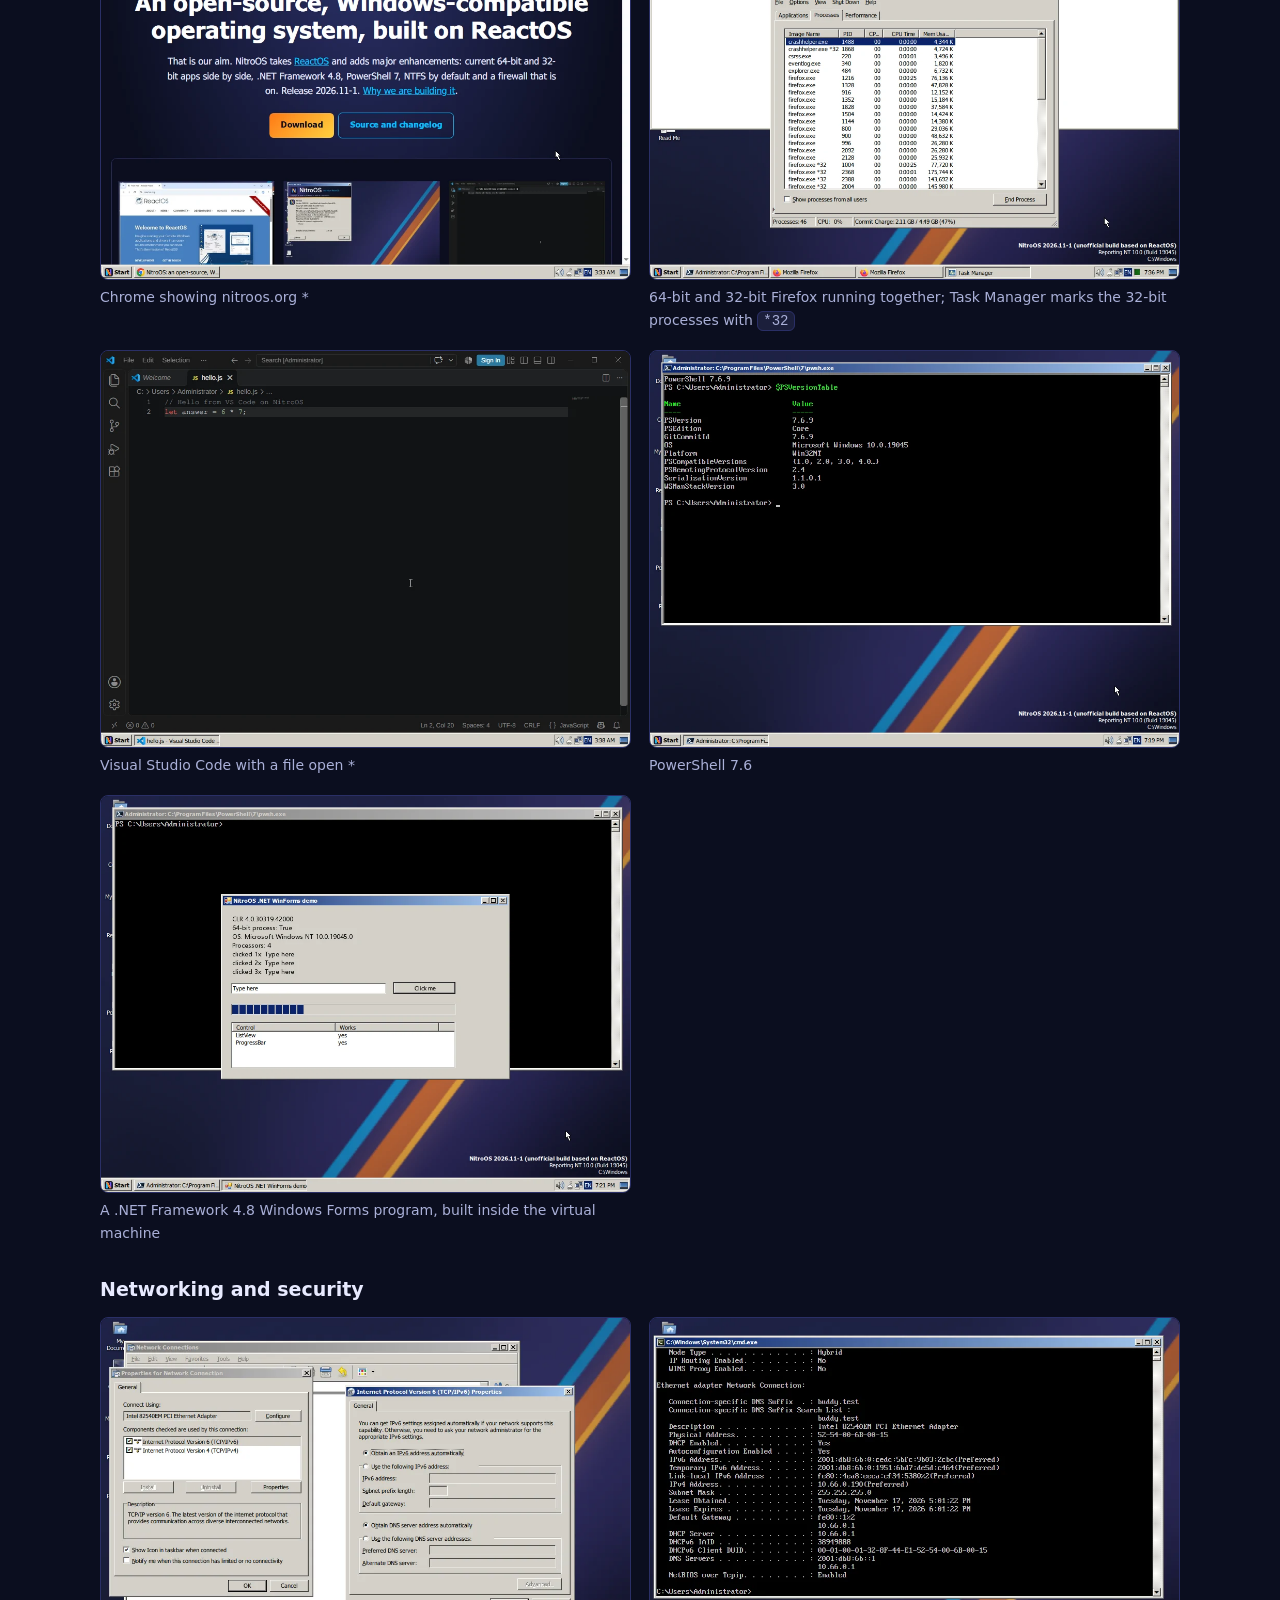
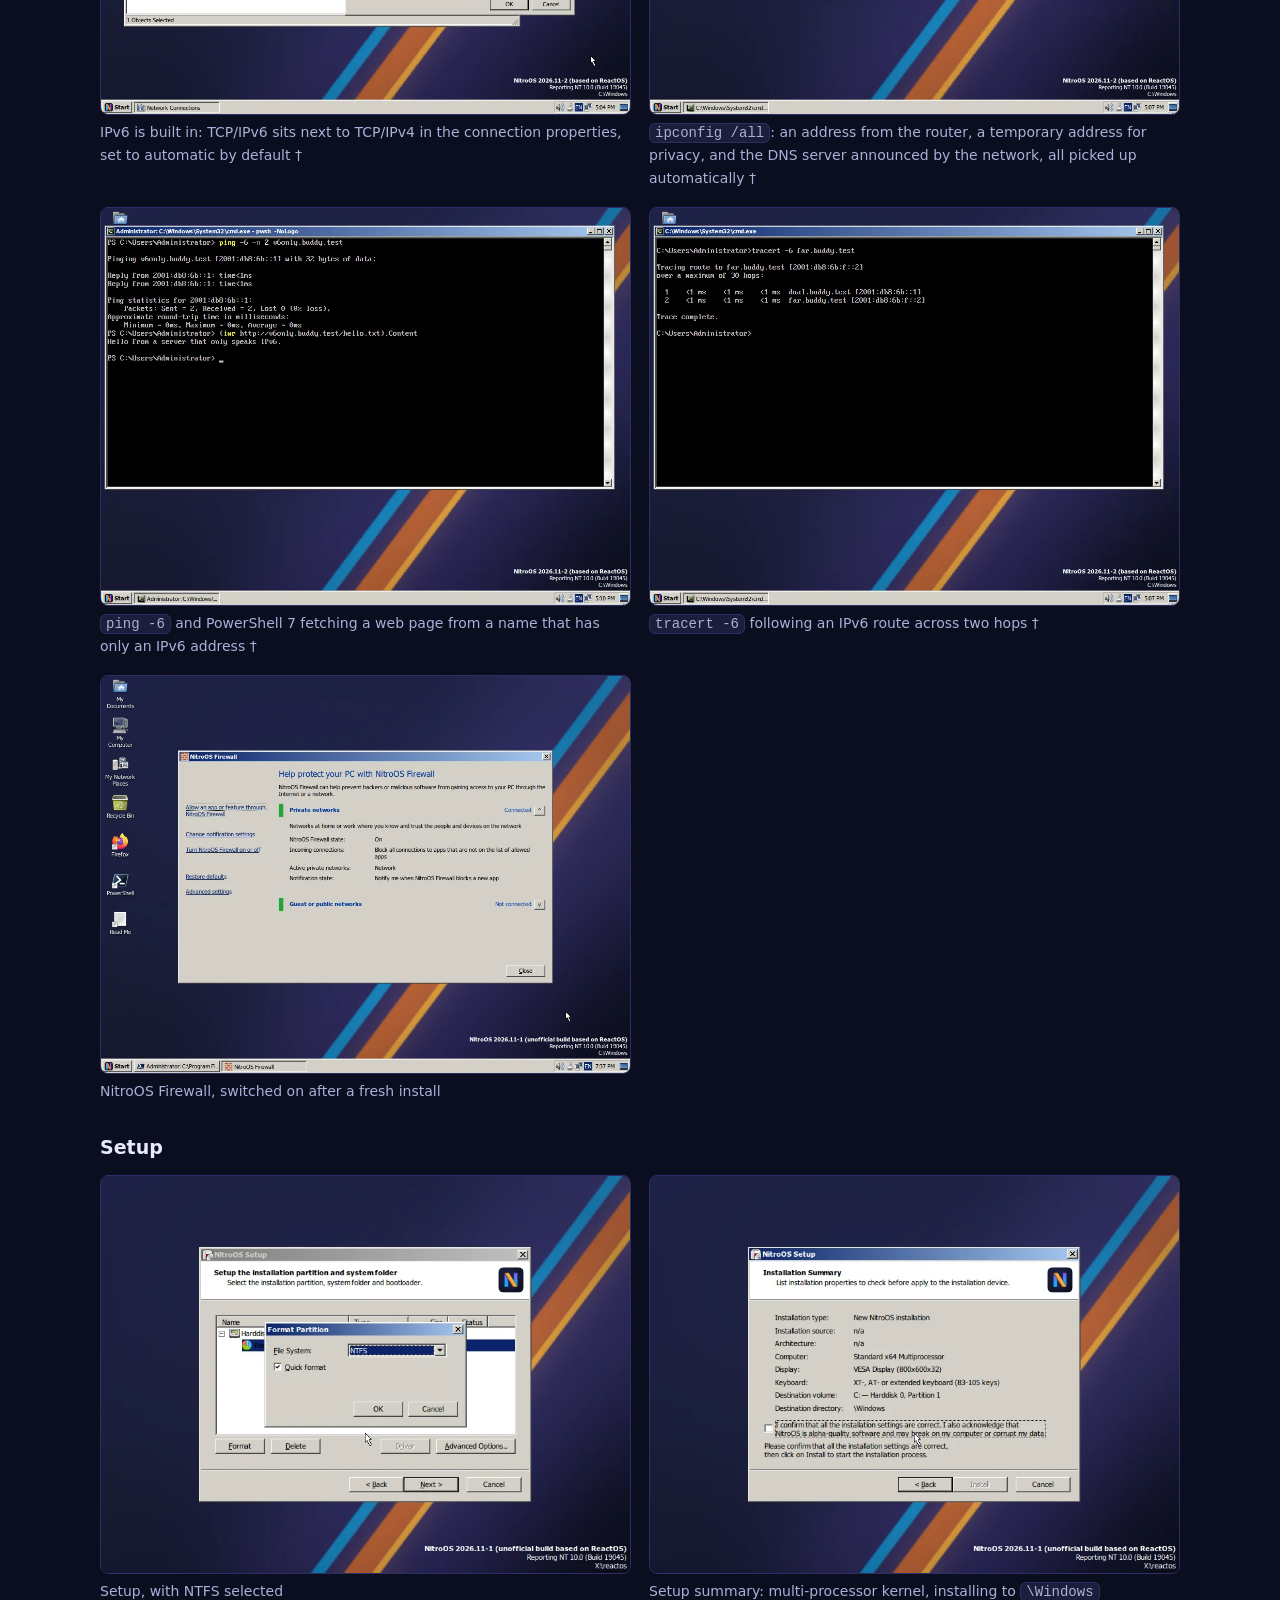
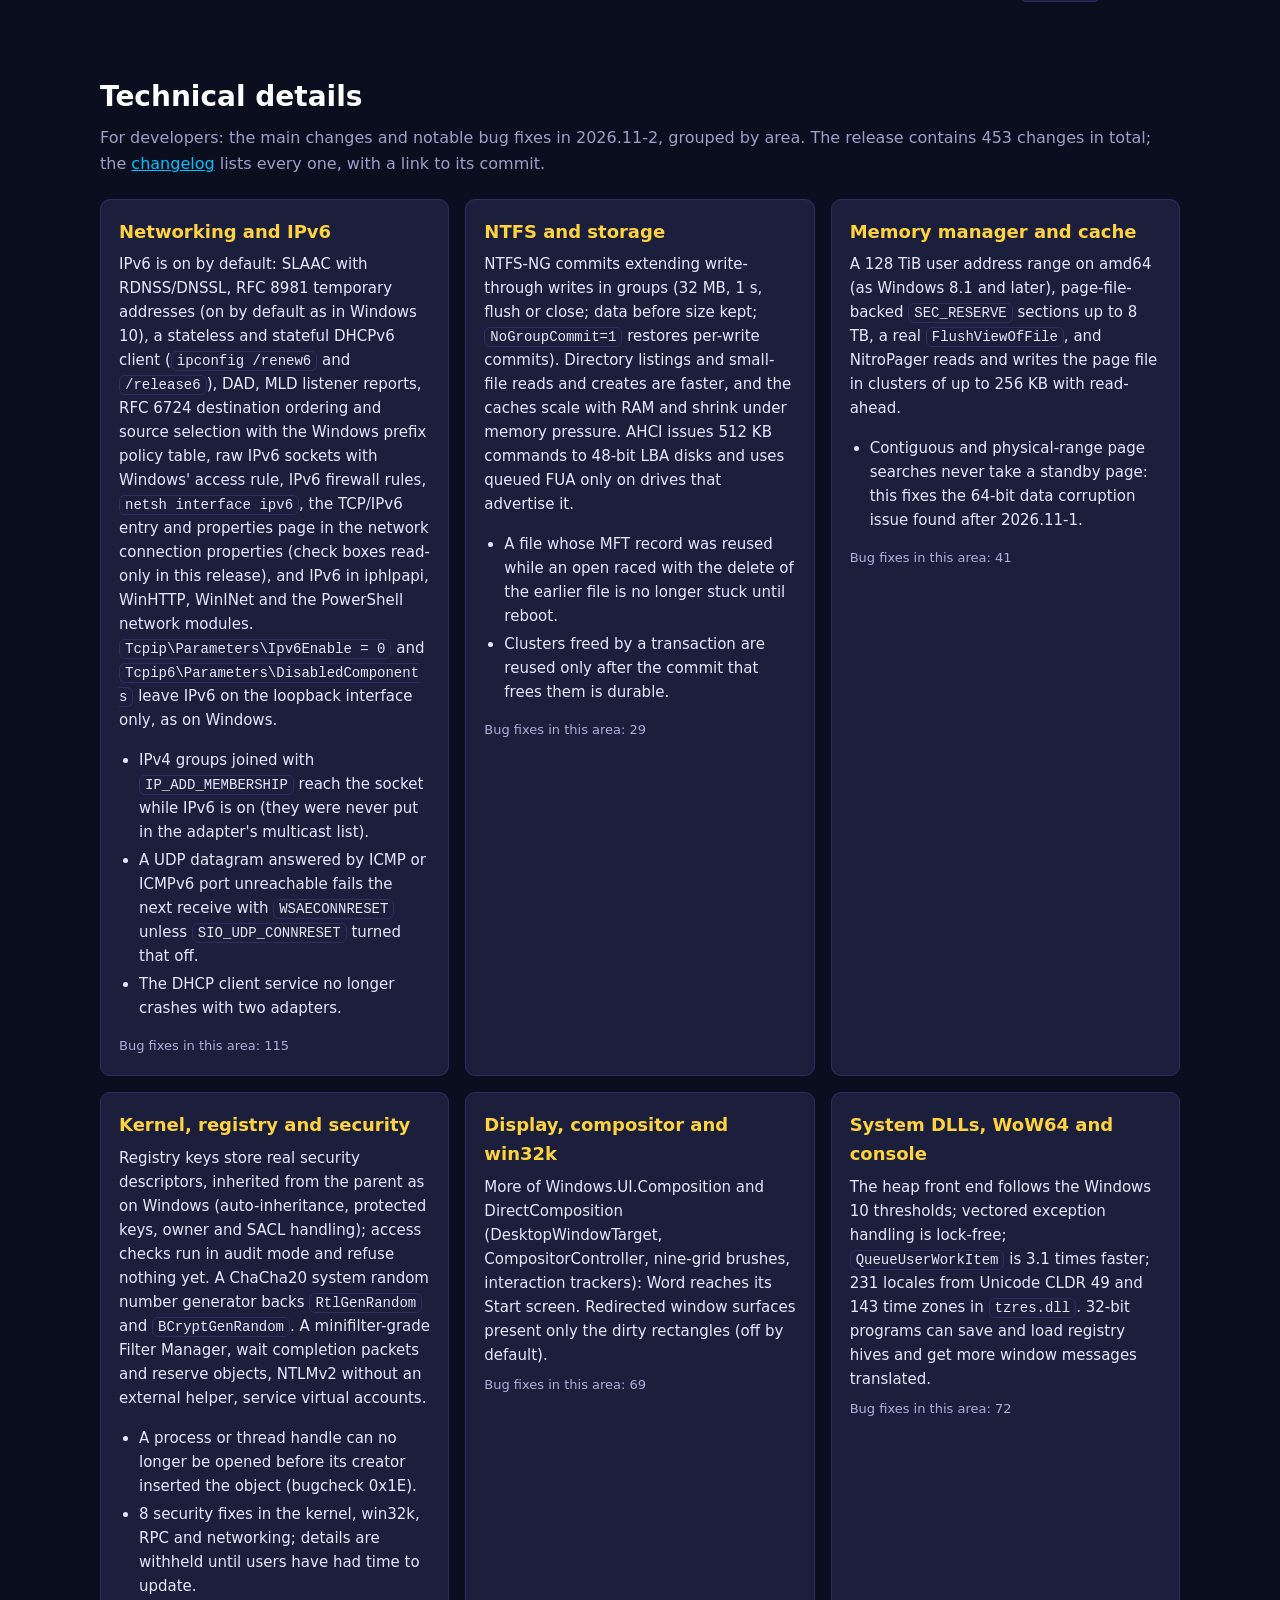
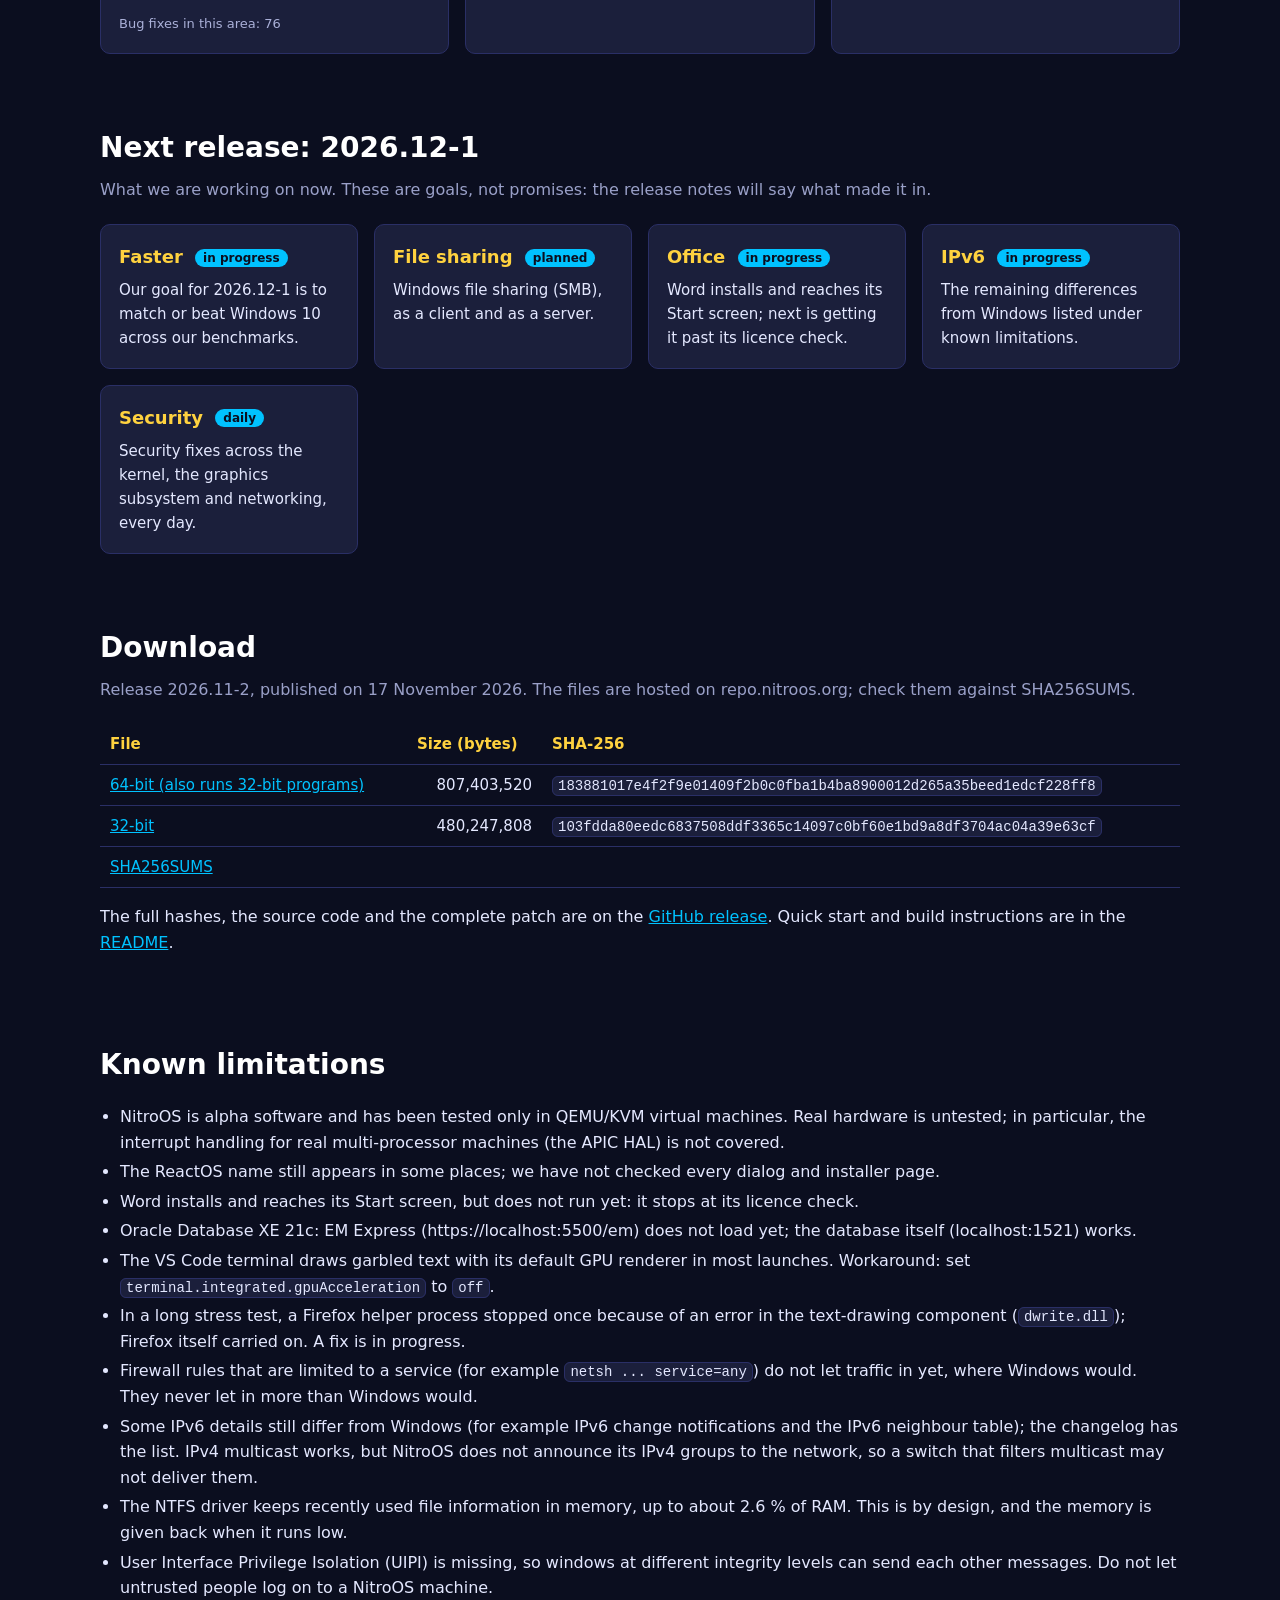
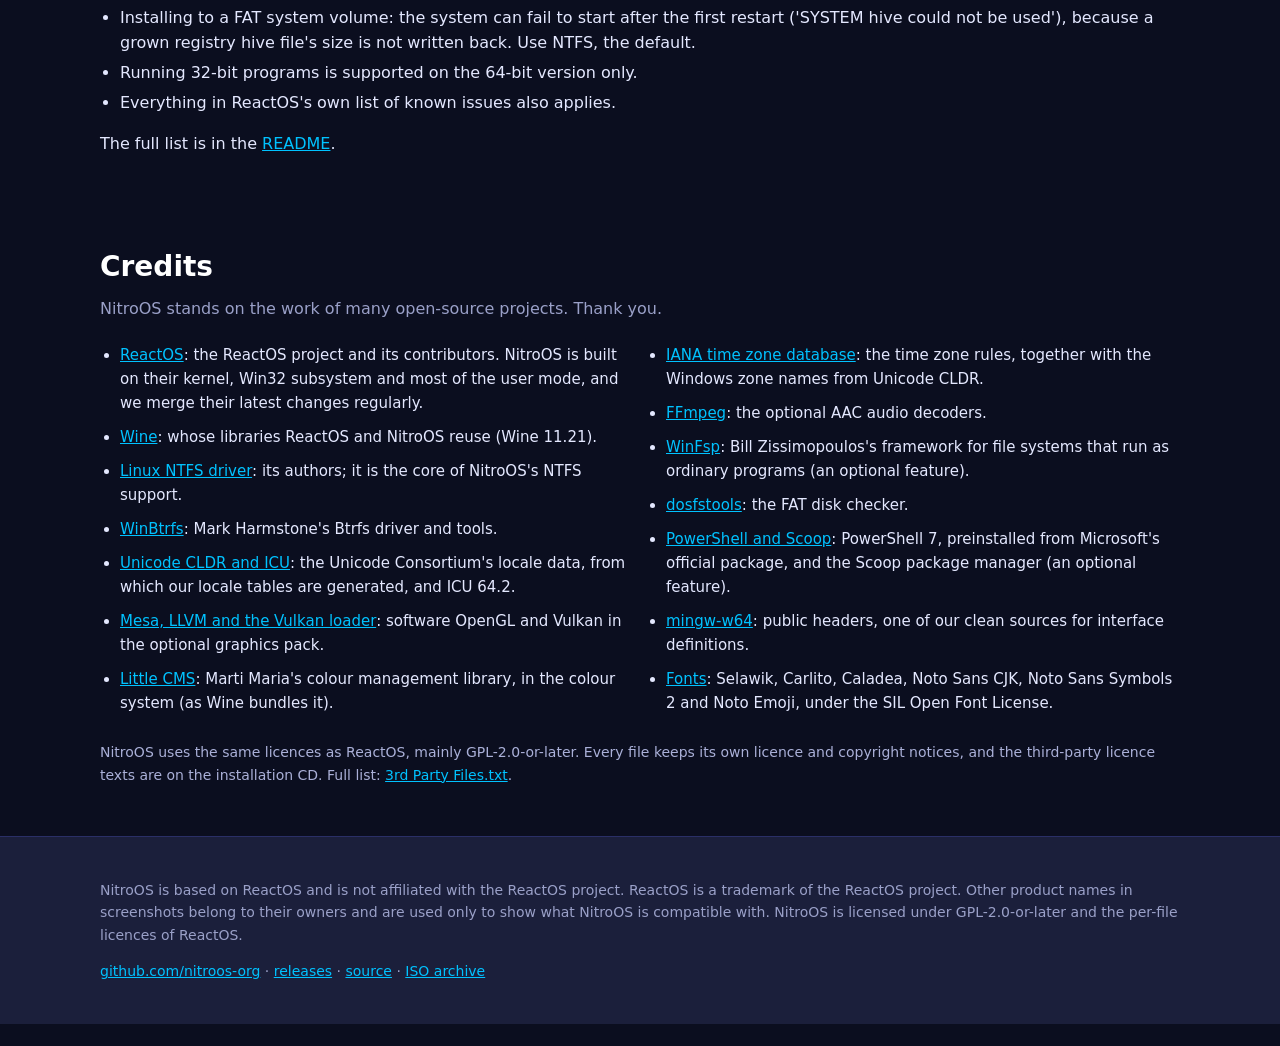
==== commit 515d7b4b: "Site and README: branded IPv6 screenshots" ====
--- a/docs/index.html
+++ b/docs/index.html
@@ -56,7 +56,7 @@
 </div>
 </div></section>
 <section id="screenshots"><div class="wrap"><h2>Screenshots</h2>
-<p class="sub">NitroOS (64-bit, with NitroOS branding) on freshly installed virtual machines with 4 CPUs, 4 GB of memory and a 1024x768 screen. Shots marked * are from a development build of 9 November, after release 2026.11-1; shots marked † are from release 2026.11-2, on our isolated IPv6 test network (its addresses are from the documentation range <code>2001:db8::/32</code>); the others are from release 2026.11-1. These are unedited screen captures. Click a picture to see it full size.</p>
+<p class="sub">NitroOS (64-bit, with NitroOS branding) on freshly installed virtual machines with 4 CPUs, 4 GB of memory and a 1024x768 screen. Shots marked * are from a development build of 9 November, after release 2026.11-1; shots marked † are from release 2026.11-2 with the NitroOS artwork that the next release ships by default, on our isolated IPv6 test network (its addresses are from the documentation range <code>2001:db8::/32</code>); the others are from release 2026.11-1. These are unedited screen captures. Click a picture to see it full size.</p>
 <h3 class="galh">The system</h3>
 <div class="gallery">
 <figure><a href="img/nitro-desktop.webp"><img loading="lazy" width="1024" height="768" src="img/nitro-desktop.webp" alt="The desktop"></a><figcaption>The desktop</figcaption></figure>
@@ -78,7 +78,7 @@
 <div class="gallery">
 <figure><a href="img/nitro-ipv6-properties.webp"><img loading="lazy" width="1024" height="768" src="img/nitro-ipv6-properties.webp" alt="IPv6 is built in: TCP/IPv6 sits next to TCP/IPv4 in the connection properties, set to automatic by default †"></a><figcaption>IPv6 is built in: TCP/IPv6 sits next to TCP/IPv4 in the connection properties, set to automatic by default †</figcaption></figure>
 <figure><a href="img/nitro-ipv6-ipconfig.webp"><img loading="lazy" width="1024" height="768" src="img/nitro-ipv6-ipconfig.webp" alt="ipconfig /all: an address from the router, a temporary address for privacy, and the DNS server announced by the network, all picked up automatically †"></a><figcaption><code>ipconfig /all</code>: an address from the router, a temporary address for privacy, and the DNS server announced by the network, all picked up automatically †</figcaption></figure>
-<figure><a href="img/nitro-ipv6-only-page.webp"><img loading="lazy" width="1024" height="768" src="img/nitro-ipv6-only-page.webp" alt="PowerShell 7 fetching a web page from a name that has only an IPv6 address †"></a><figcaption>PowerShell 7 fetching a web page from a name that has only an IPv6 address †</figcaption></figure>
+<figure><a href="img/nitro-ipv6-only-page.webp"><img loading="lazy" width="1024" height="768" src="img/nitro-ipv6-only-page.webp" alt="ping -6 and PowerShell 7 fetching a web page from a name that has only an IPv6 address †"></a><figcaption><code>ping -6</code> and PowerShell 7 fetching a web page from a name that has only an IPv6 address †</figcaption></figure>
 <figure><a href="img/nitro-ipv6-tracert.webp"><img loading="lazy" width="1024" height="768" src="img/nitro-ipv6-tracert.webp" alt="tracert -6 following an IPv6 route across two hops †"></a><figcaption><code>tracert -6</code> following an IPv6 route across two hops †</figcaption></figure>
 <figure><a href="img/nitro-firewall.webp"><img loading="lazy" width="1024" height="768" src="img/nitro-firewall.webp" alt="NitroOS Firewall, switched on after a fresh install"></a><figcaption>NitroOS Firewall, switched on after a fresh install</figcaption></figure>
 </div>
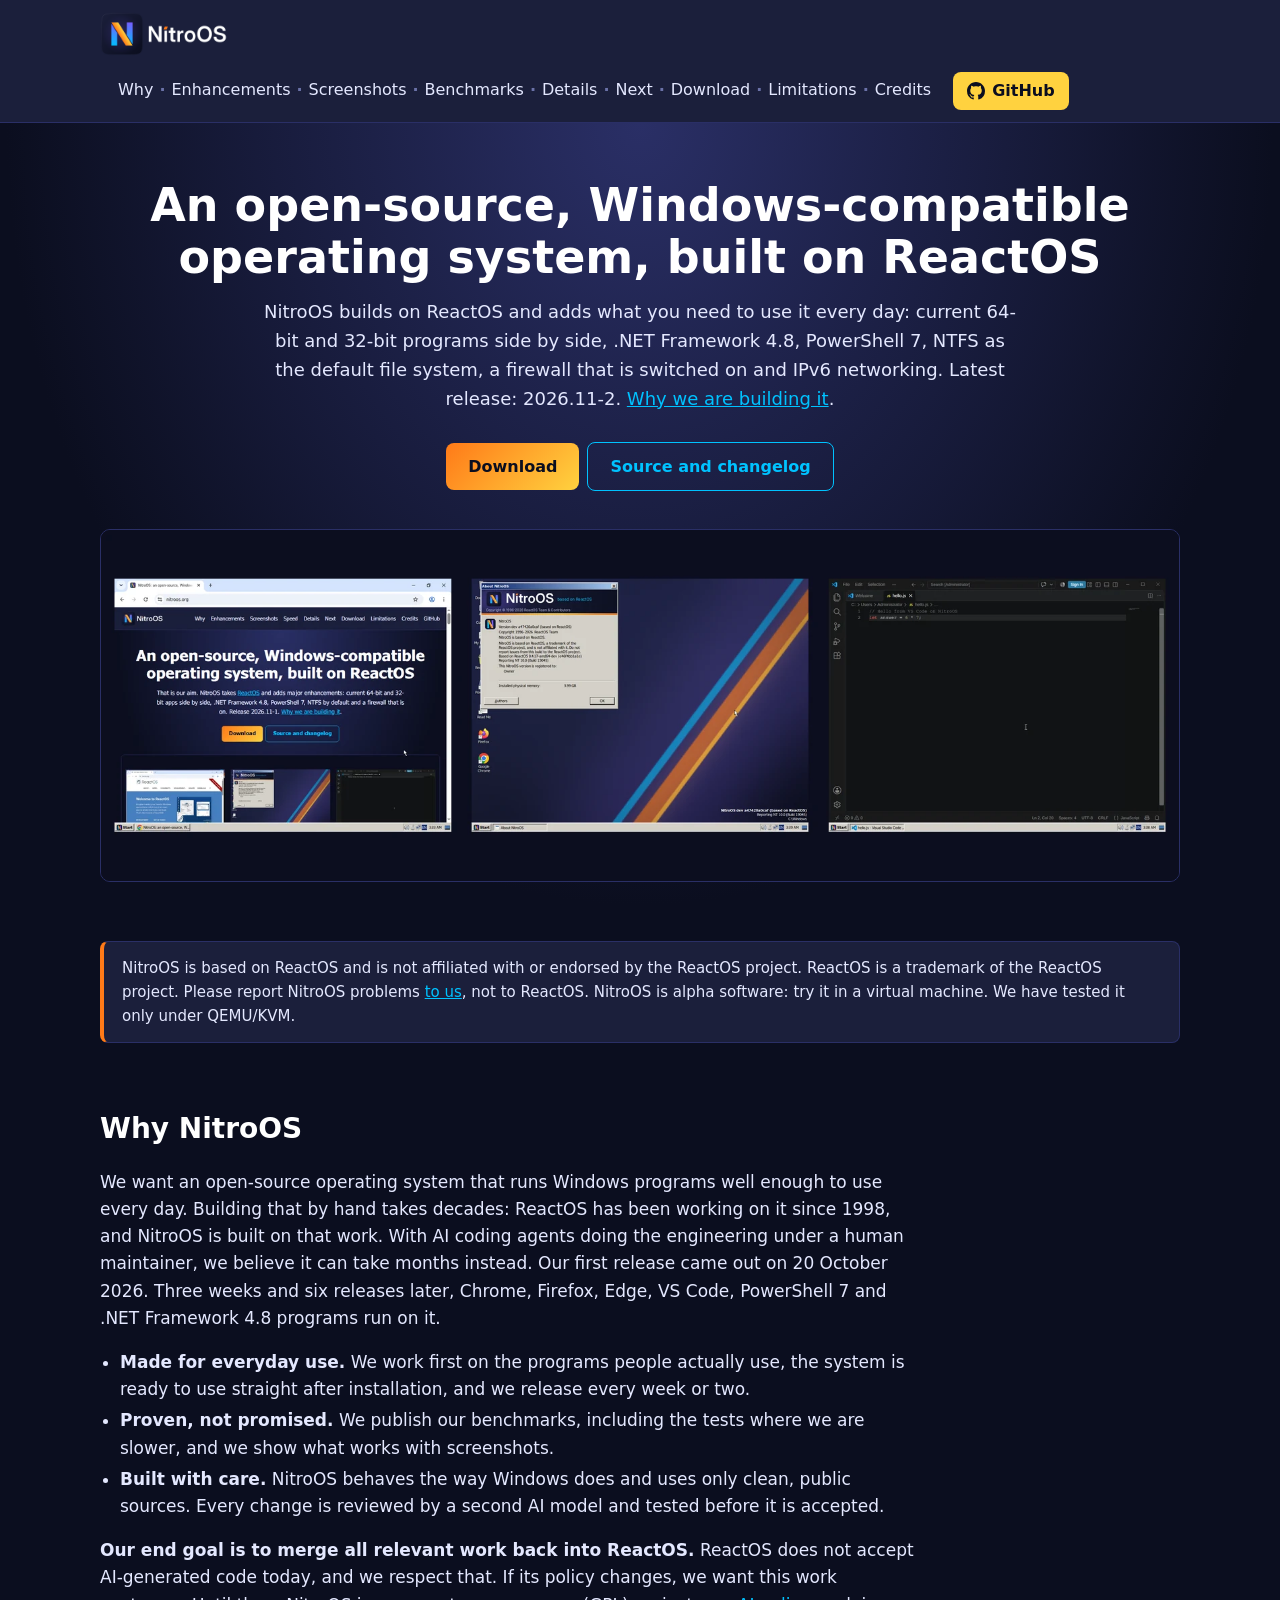
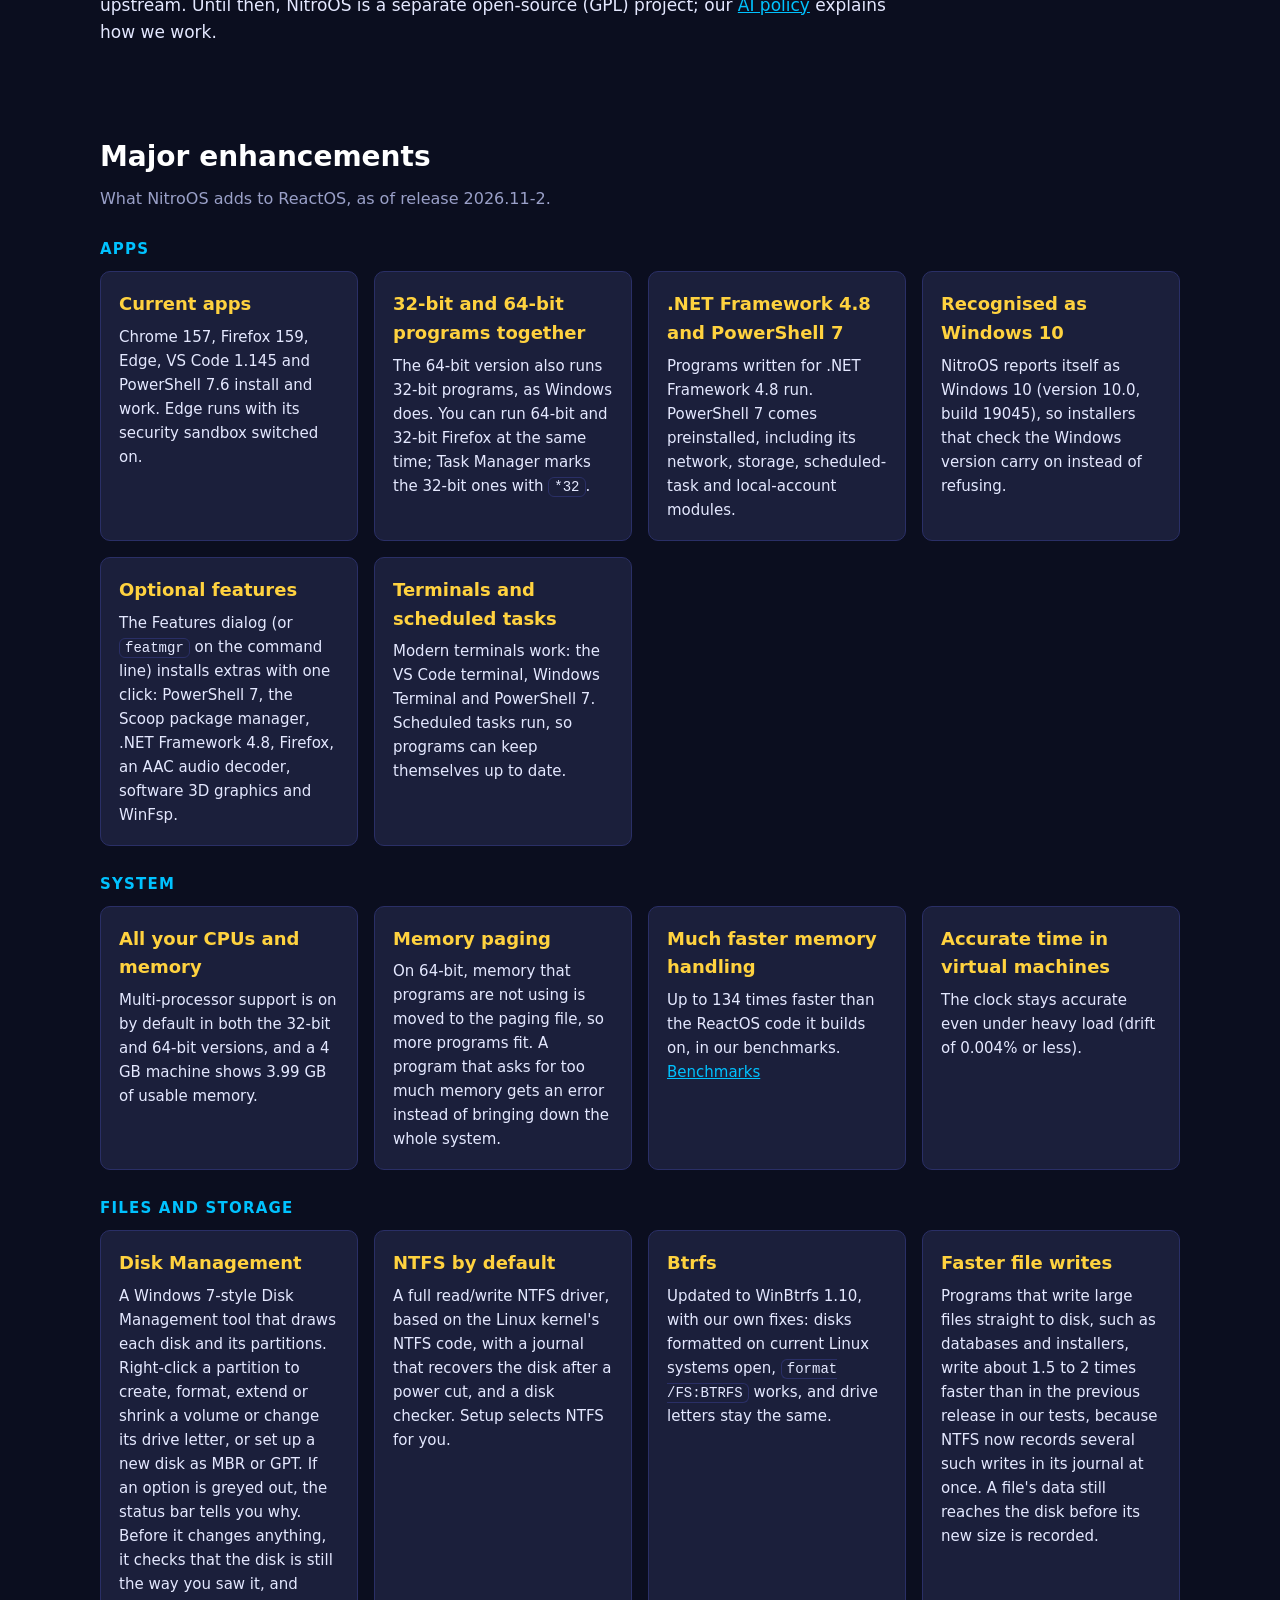
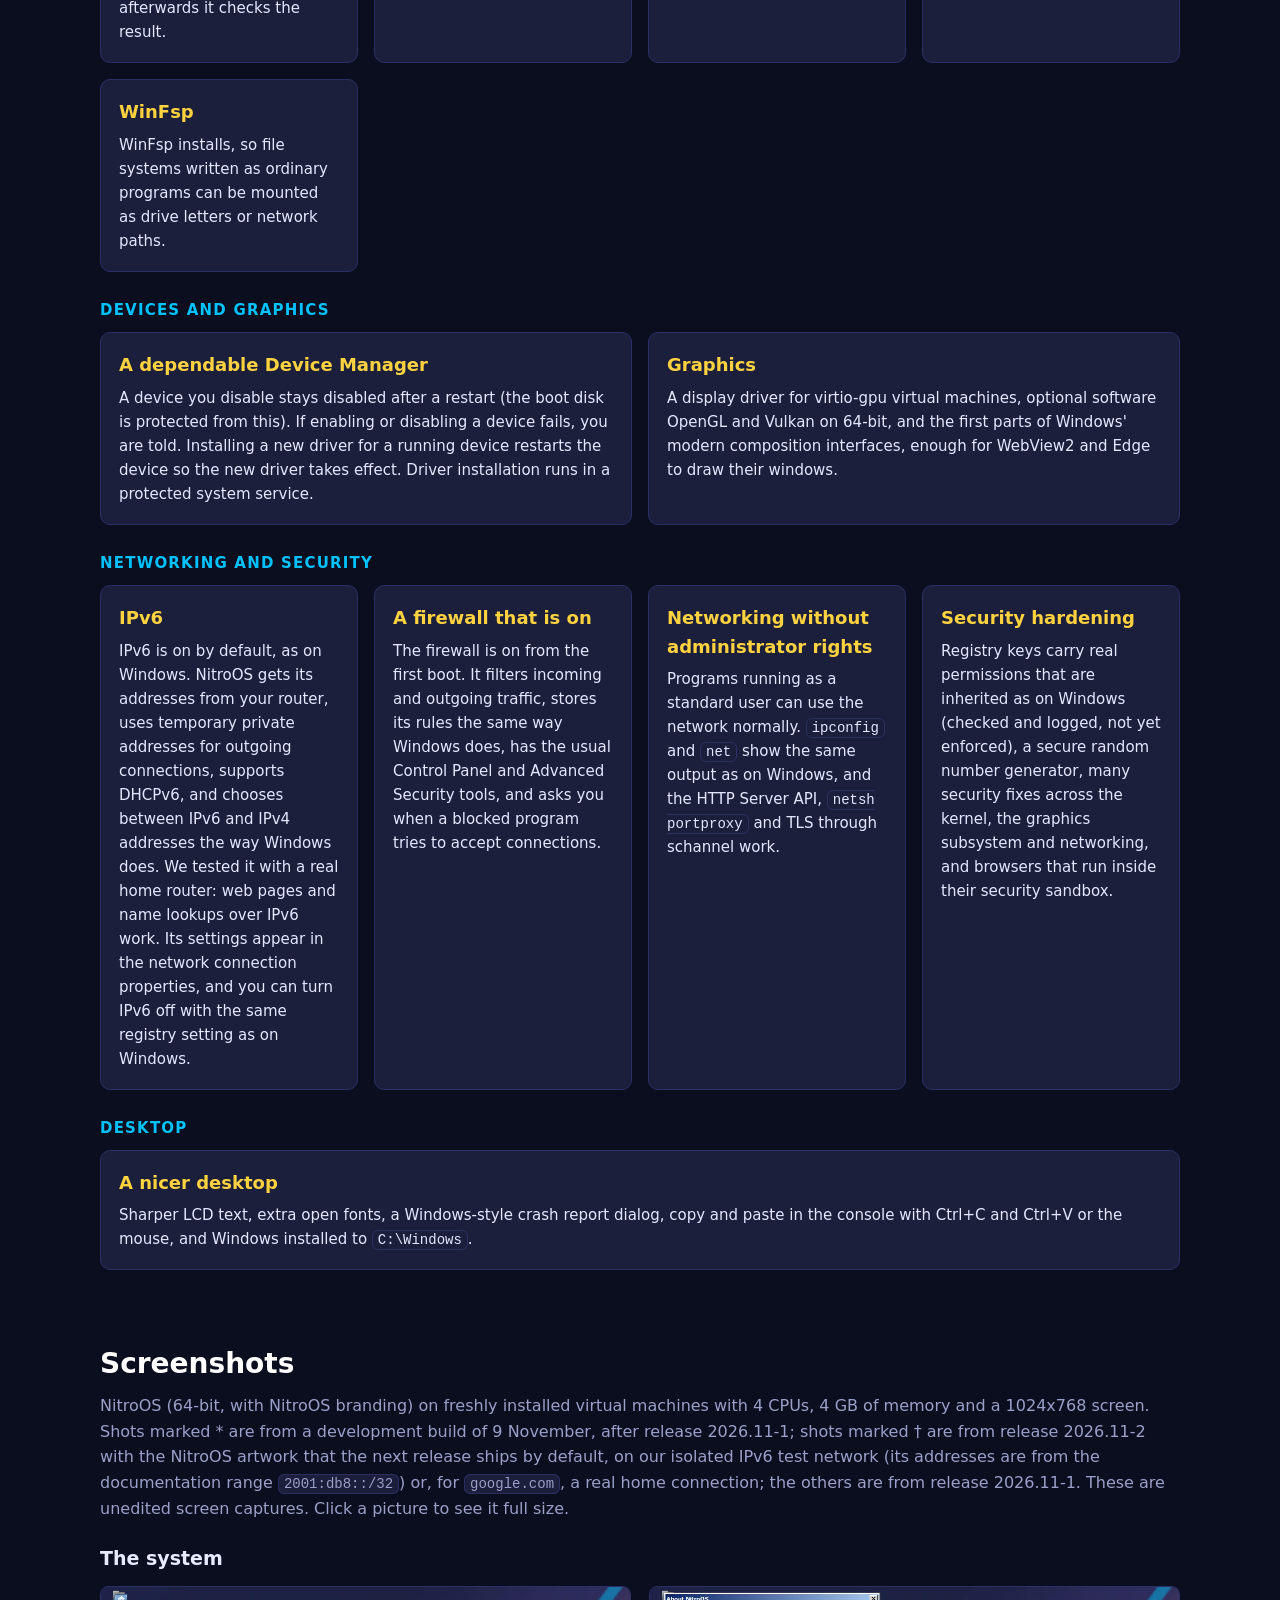
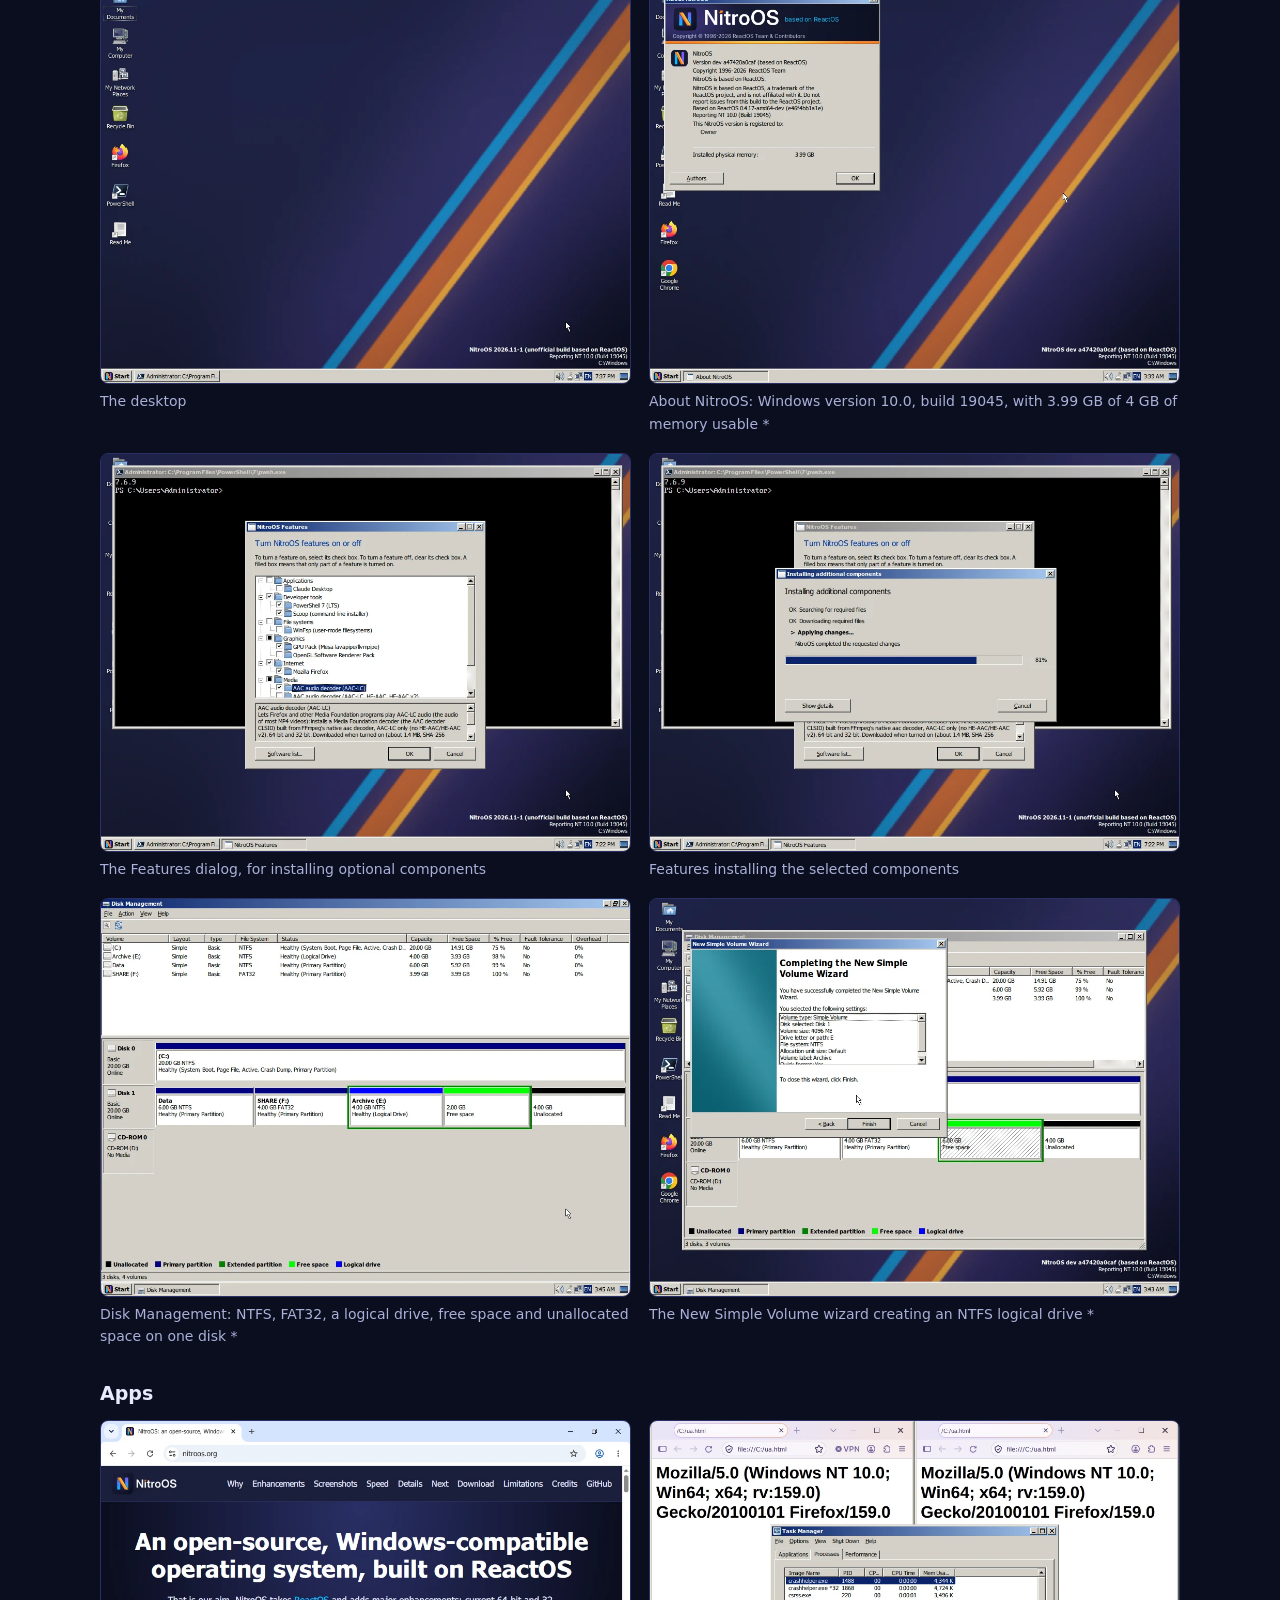
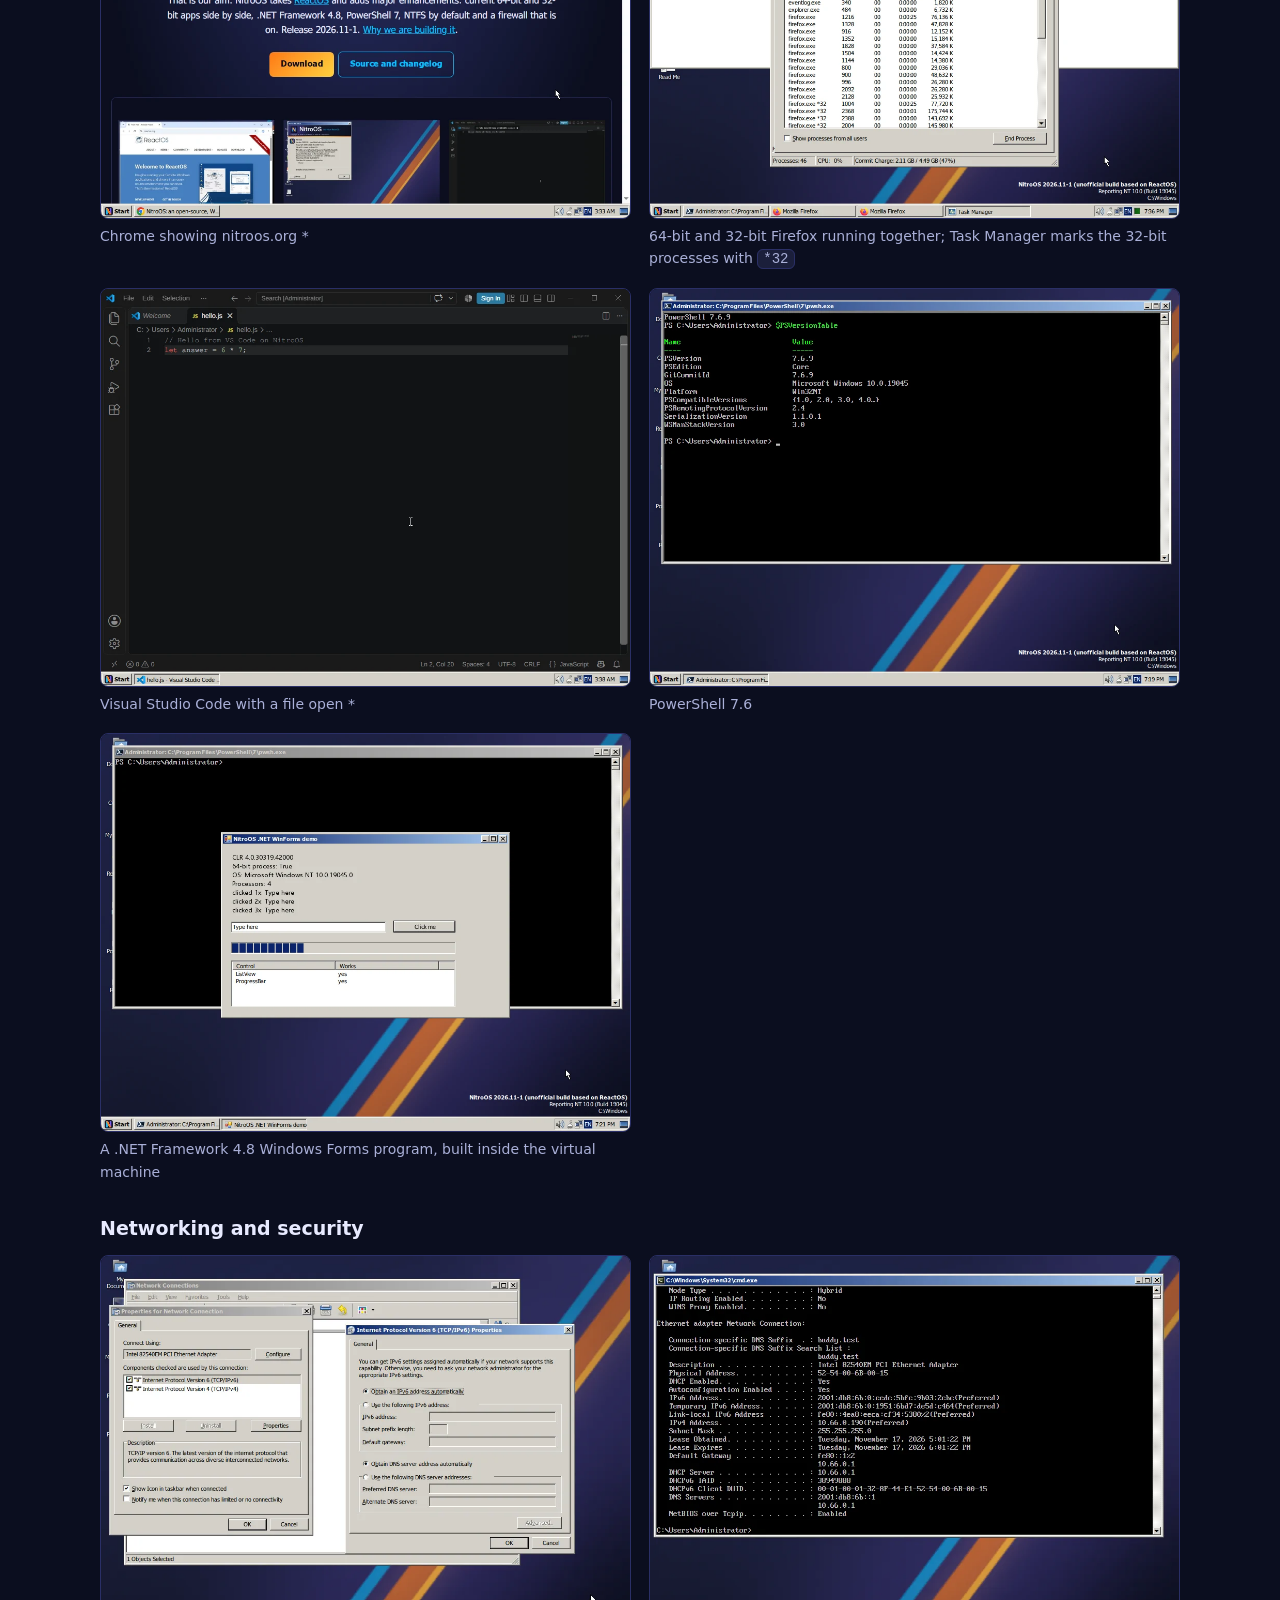
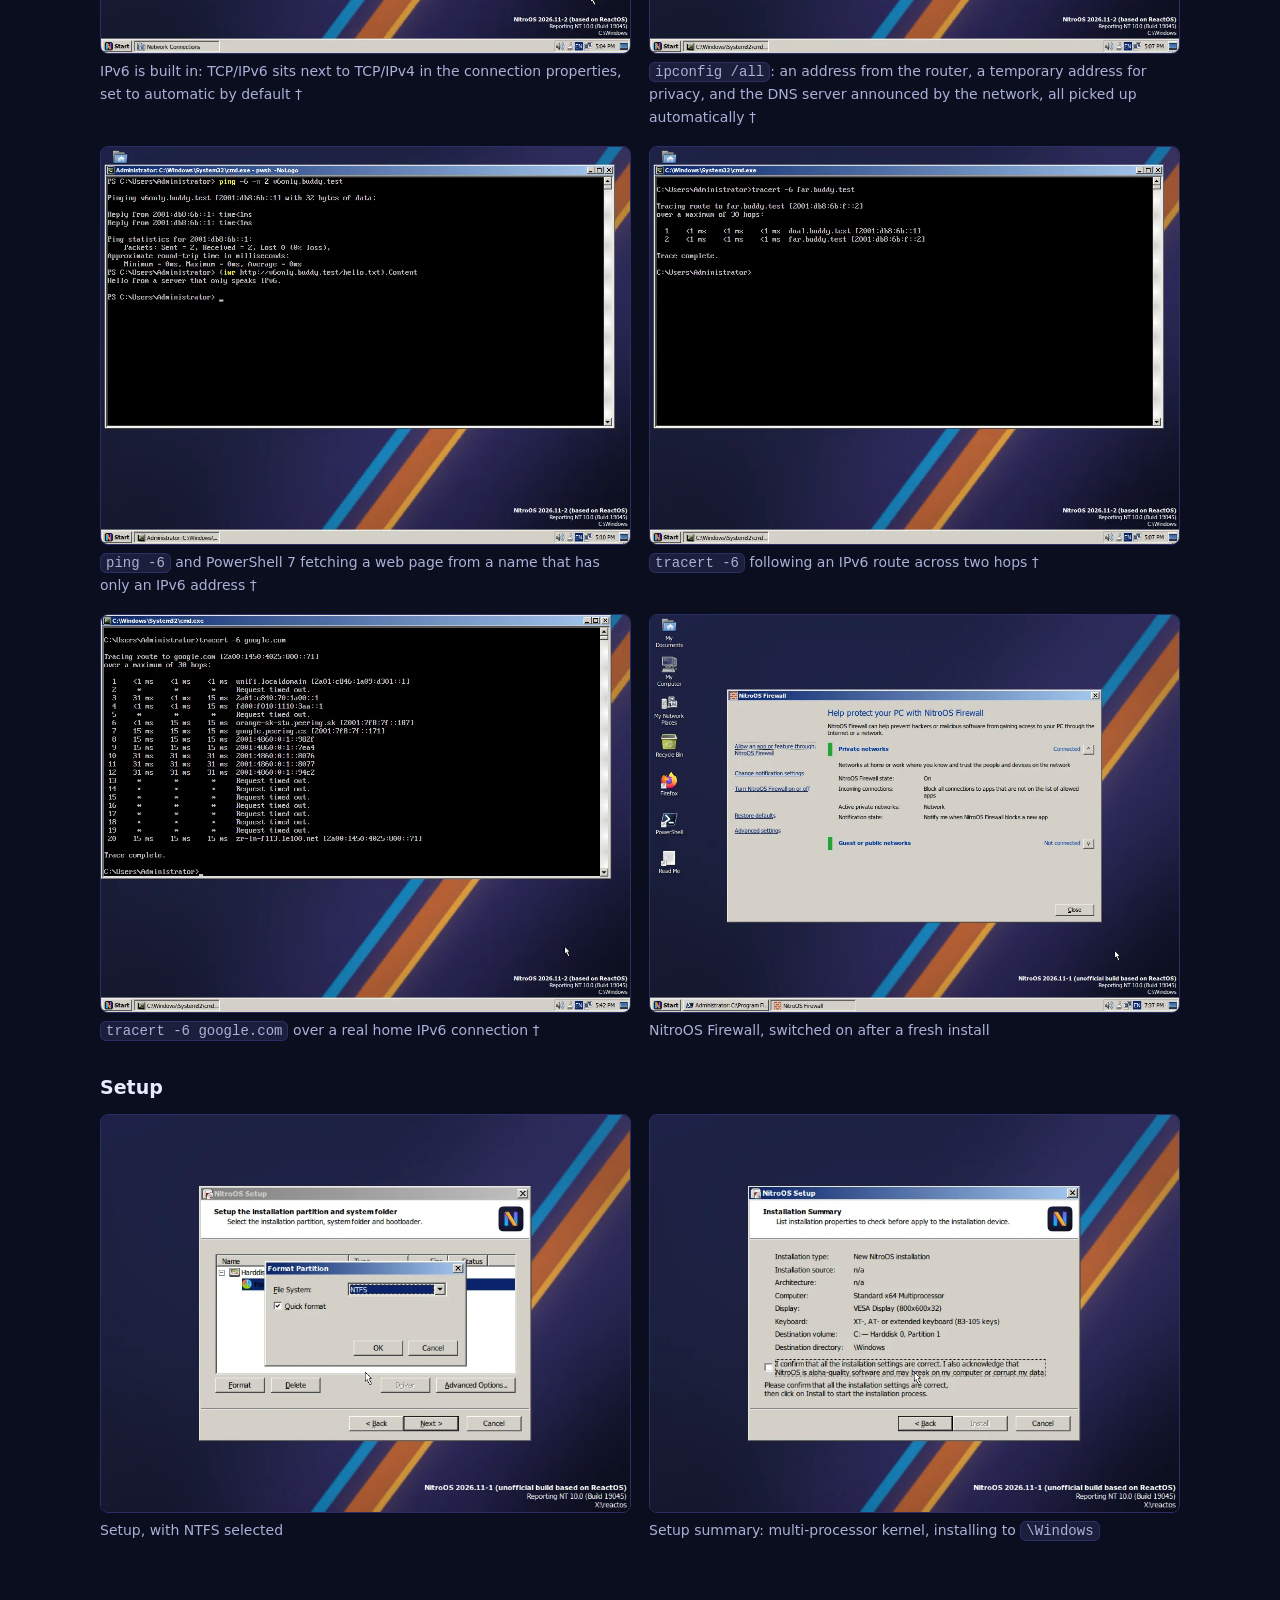
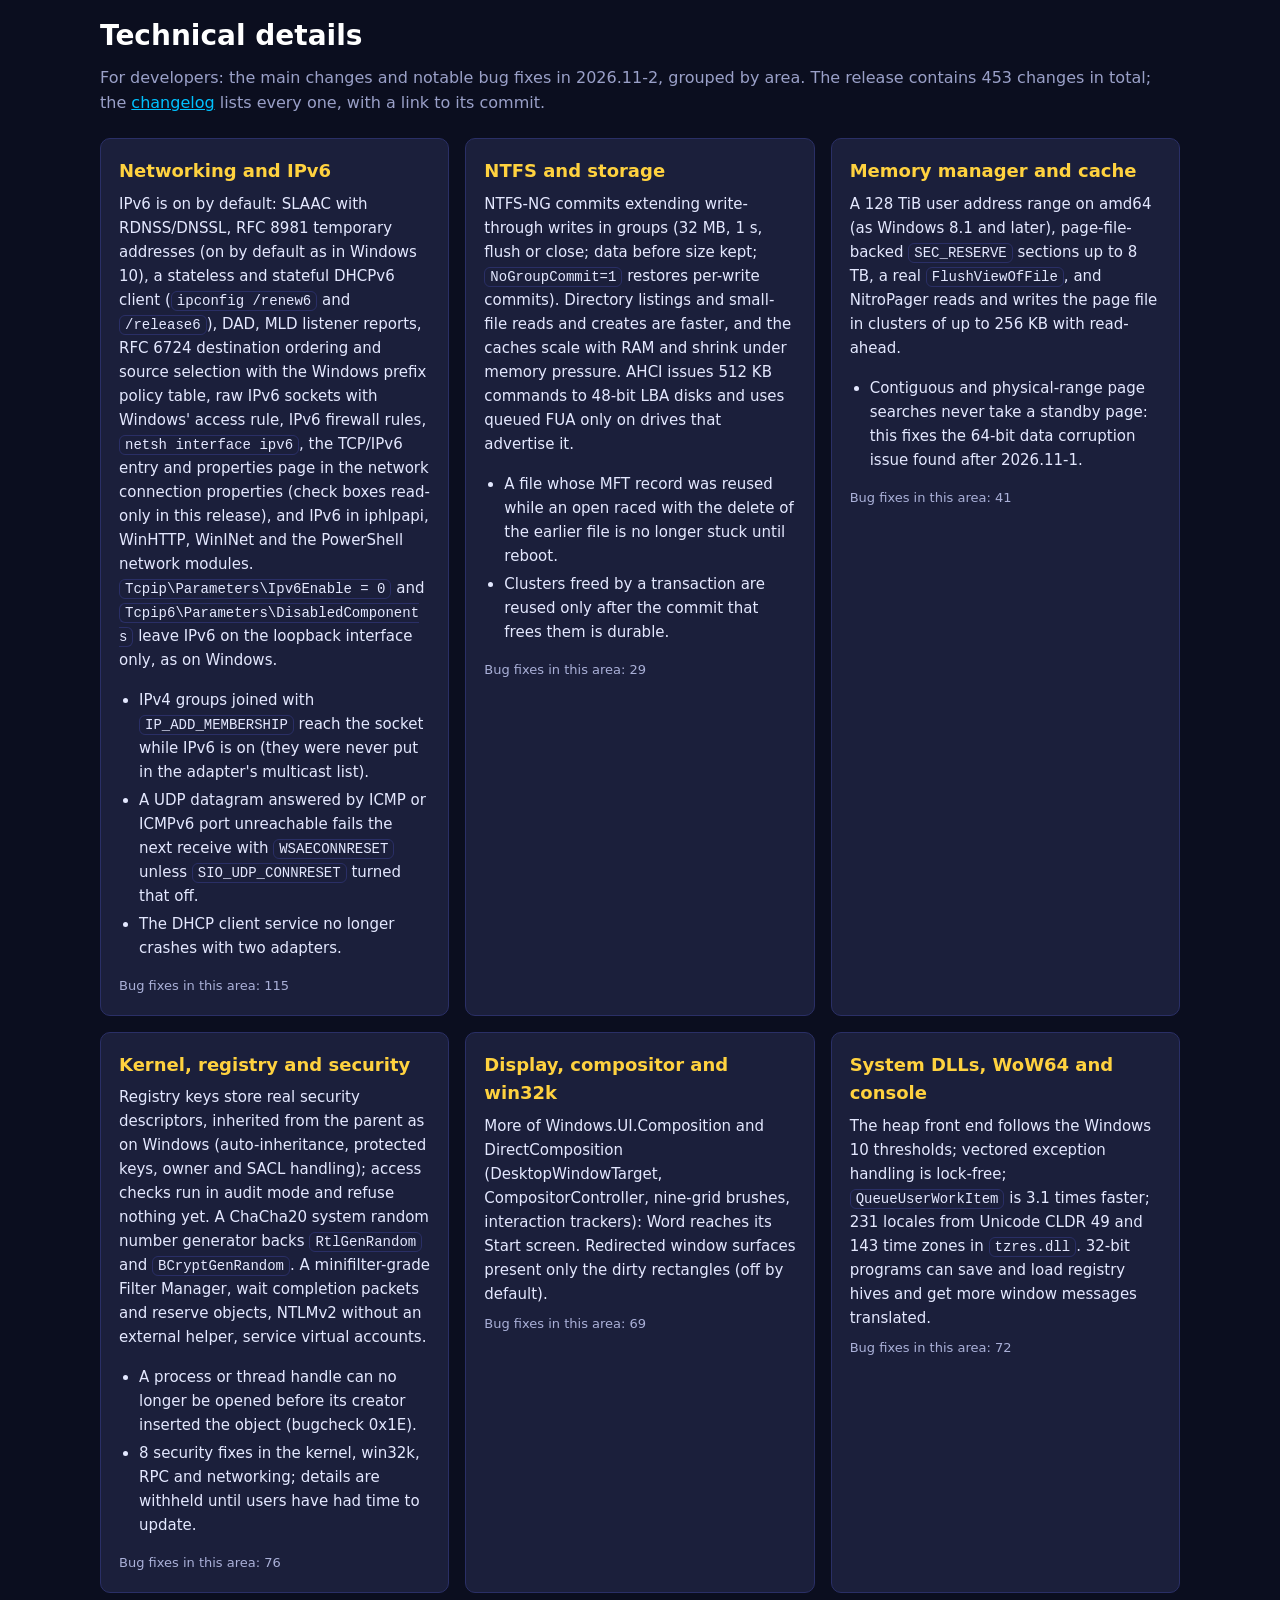
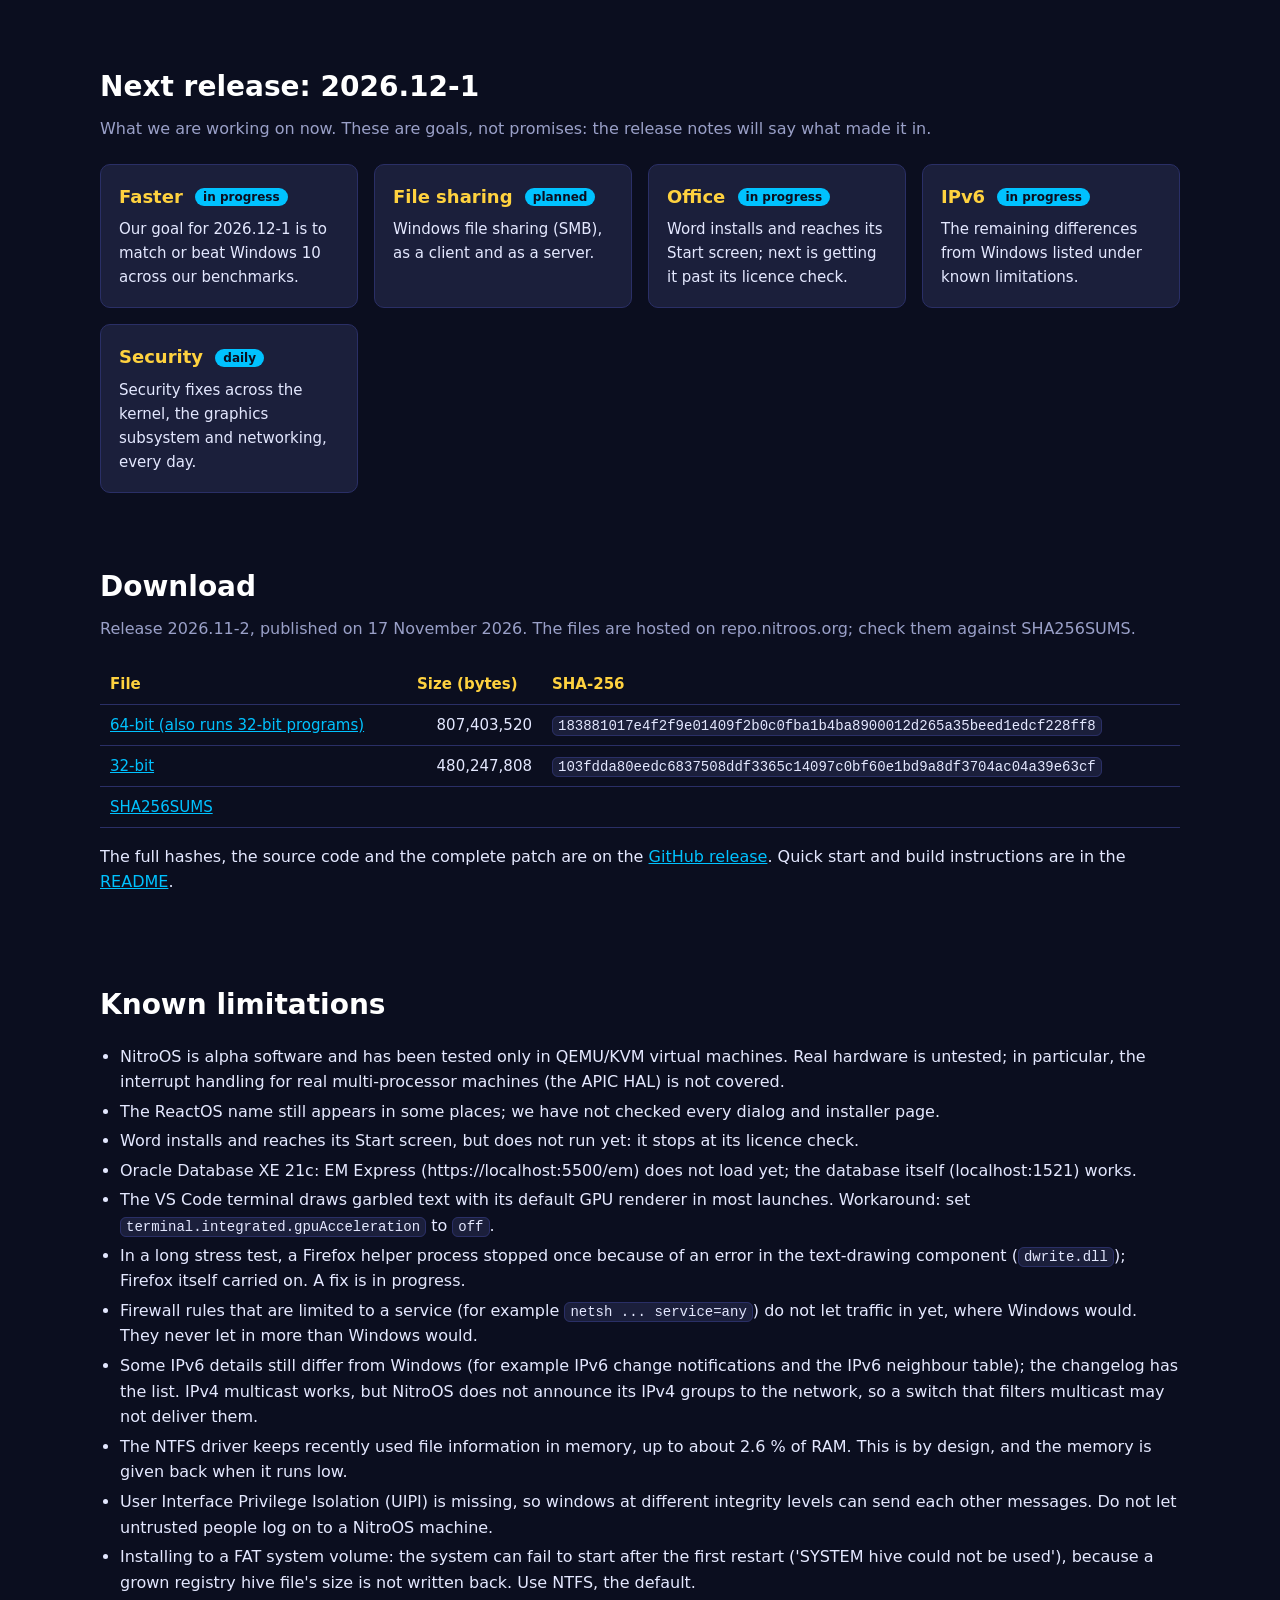
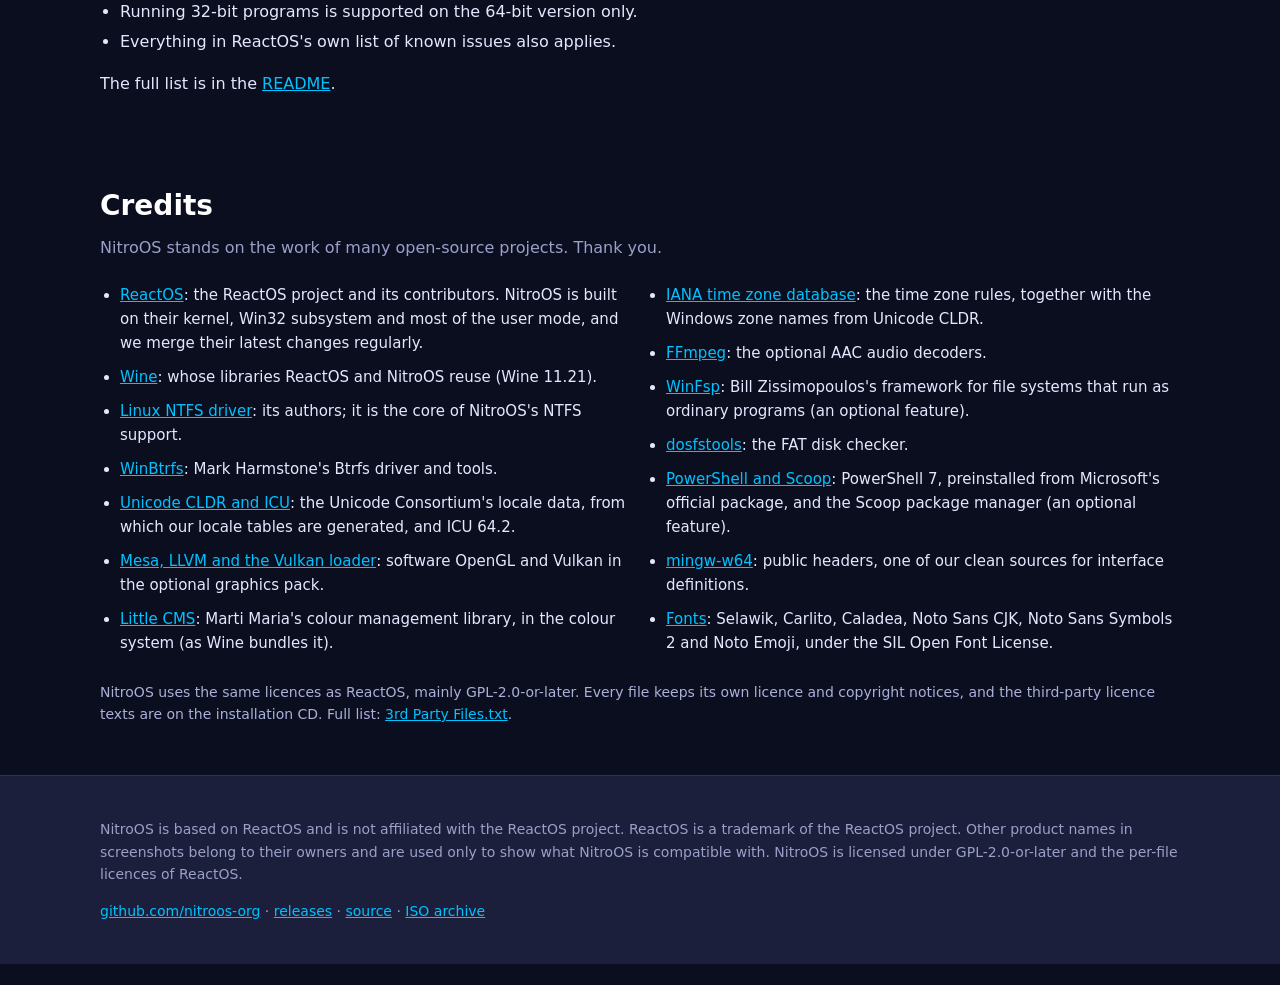
==== commit 7f203f3b: "Site and README: tracert -6 google.com over real IPv6" ====
--- a/docs/index.html
+++ b/docs/index.html
@@ -56,7 +56,7 @@
 </div>
 </div></section>
 <section id="screenshots"><div class="wrap"><h2>Screenshots</h2>
-<p class="sub">NitroOS (64-bit, with NitroOS branding) on freshly installed virtual machines with 4 CPUs, 4 GB of memory and a 1024x768 screen. Shots marked * are from a development build of 9 November, after release 2026.11-1; shots marked † are from release 2026.11-2 with the NitroOS artwork that the next release ships by default, on our isolated IPv6 test network (its addresses are from the documentation range <code>2001:db8::/32</code>); the others are from release 2026.11-1. These are unedited screen captures. Click a picture to see it full size.</p>
+<p class="sub">NitroOS (64-bit, with NitroOS branding) on freshly installed virtual machines with 4 CPUs, 4 GB of memory and a 1024x768 screen. Shots marked * are from a development build of 9 November, after release 2026.11-1; shots marked † are from release 2026.11-2 with the NitroOS artwork that the next release ships by default, on our isolated IPv6 test network (its addresses are from the documentation range <code>2001:db8::/32</code>) or, for <code>google.com</code>, a real home connection; the others are from release 2026.11-1. These are unedited screen captures. Click a picture to see it full size.</p>
 <h3 class="galh">The system</h3>
 <div class="gallery">
 <figure><a href="img/nitro-desktop.webp"><img loading="lazy" width="1024" height="768" src="img/nitro-desktop.webp" alt="The desktop"></a><figcaption>The desktop</figcaption></figure>
@@ -80,6 +80,7 @@
 <figure><a href="img/nitro-ipv6-ipconfig.webp"><img loading="lazy" width="1024" height="768" src="img/nitro-ipv6-ipconfig.webp" alt="ipconfig /all: an address from the router, a temporary address for privacy, and the DNS server announced by the network, all picked up automatically †"></a><figcaption><code>ipconfig /all</code>: an address from the router, a temporary address for privacy, and the DNS server announced by the network, all picked up automatically †</figcaption></figure>
 <figure><a href="img/nitro-ipv6-only-page.webp"><img loading="lazy" width="1024" height="768" src="img/nitro-ipv6-only-page.webp" alt="ping -6 and PowerShell 7 fetching a web page from a name that has only an IPv6 address †"></a><figcaption><code>ping -6</code> and PowerShell 7 fetching a web page from a name that has only an IPv6 address †</figcaption></figure>
 <figure><a href="img/nitro-ipv6-tracert.webp"><img loading="lazy" width="1024" height="768" src="img/nitro-ipv6-tracert.webp" alt="tracert -6 following an IPv6 route across two hops †"></a><figcaption><code>tracert -6</code> following an IPv6 route across two hops †</figcaption></figure>
+<figure><a href="img/nitro-ipv6-tracert-google.webp"><img loading="lazy" width="1024" height="768" src="img/nitro-ipv6-tracert-google.webp" alt="tracert -6 google.com over a real home IPv6 connection †"></a><figcaption><code>tracert -6 google.com</code> over a real home IPv6 connection †</figcaption></figure>
 <figure><a href="img/nitro-firewall.webp"><img loading="lazy" width="1024" height="768" src="img/nitro-firewall.webp" alt="NitroOS Firewall, switched on after a fresh install"></a><figcaption>NitroOS Firewall, switched on after a fresh install</figcaption></figure>
 </div>
 <h3 class="galh">Setup</h3>
--- a/docs/style.css
+++ b/docs/style.css
@@ -73,9 +73,10 @@
 
 ul.credits{columns:2 380px;column-gap:32px;padding-left:20px}ul.credits li{break-inside:avoid;margin:0 0 10px;font-size:15px}
 
-.prose{max-width:820px}.prose h2{margin-top:34px}.prose p,.prose li{font-size:17px}
+.prose>p,.prose>ul{max-width:820px}.prose p,.prose li{font-size:17px}
 .tag{font-size:12px;font-weight:600;color:var(--ink);background:var(--sky);border-radius:10px;padding:2px 8px;vertical-align:middle;margin-left:6px;white-space:nowrap}
 
 nav a.gh{display:inline-flex;align-items:center;gap:7px;vertical-align:middle;margin-left:22px;padding:6px 14px;border-radius:8px;background:var(--glow);color:var(--ink);font-weight:600}
 nav a.gh:hover{background:#ffe27a;color:var(--ink)}nav a.gh .ghicon{display:block;width:18px;height:18px}
 @media(max-width:860px){header.top nav a.gh{background:none;color:var(--mist);font-weight:400;padding:11px 4px;border-radius:0;margin:0}header.top nav a.gh .ghicon{width:22px;height:22px}}
+@media(min-width:861px){header.top nav a+a:not(.gh)::before{content:"\00b7";display:inline-block;width:18px;margin-left:-18px;text-align:center;color:#6b72a8;font-weight:700;pointer-events:none}}
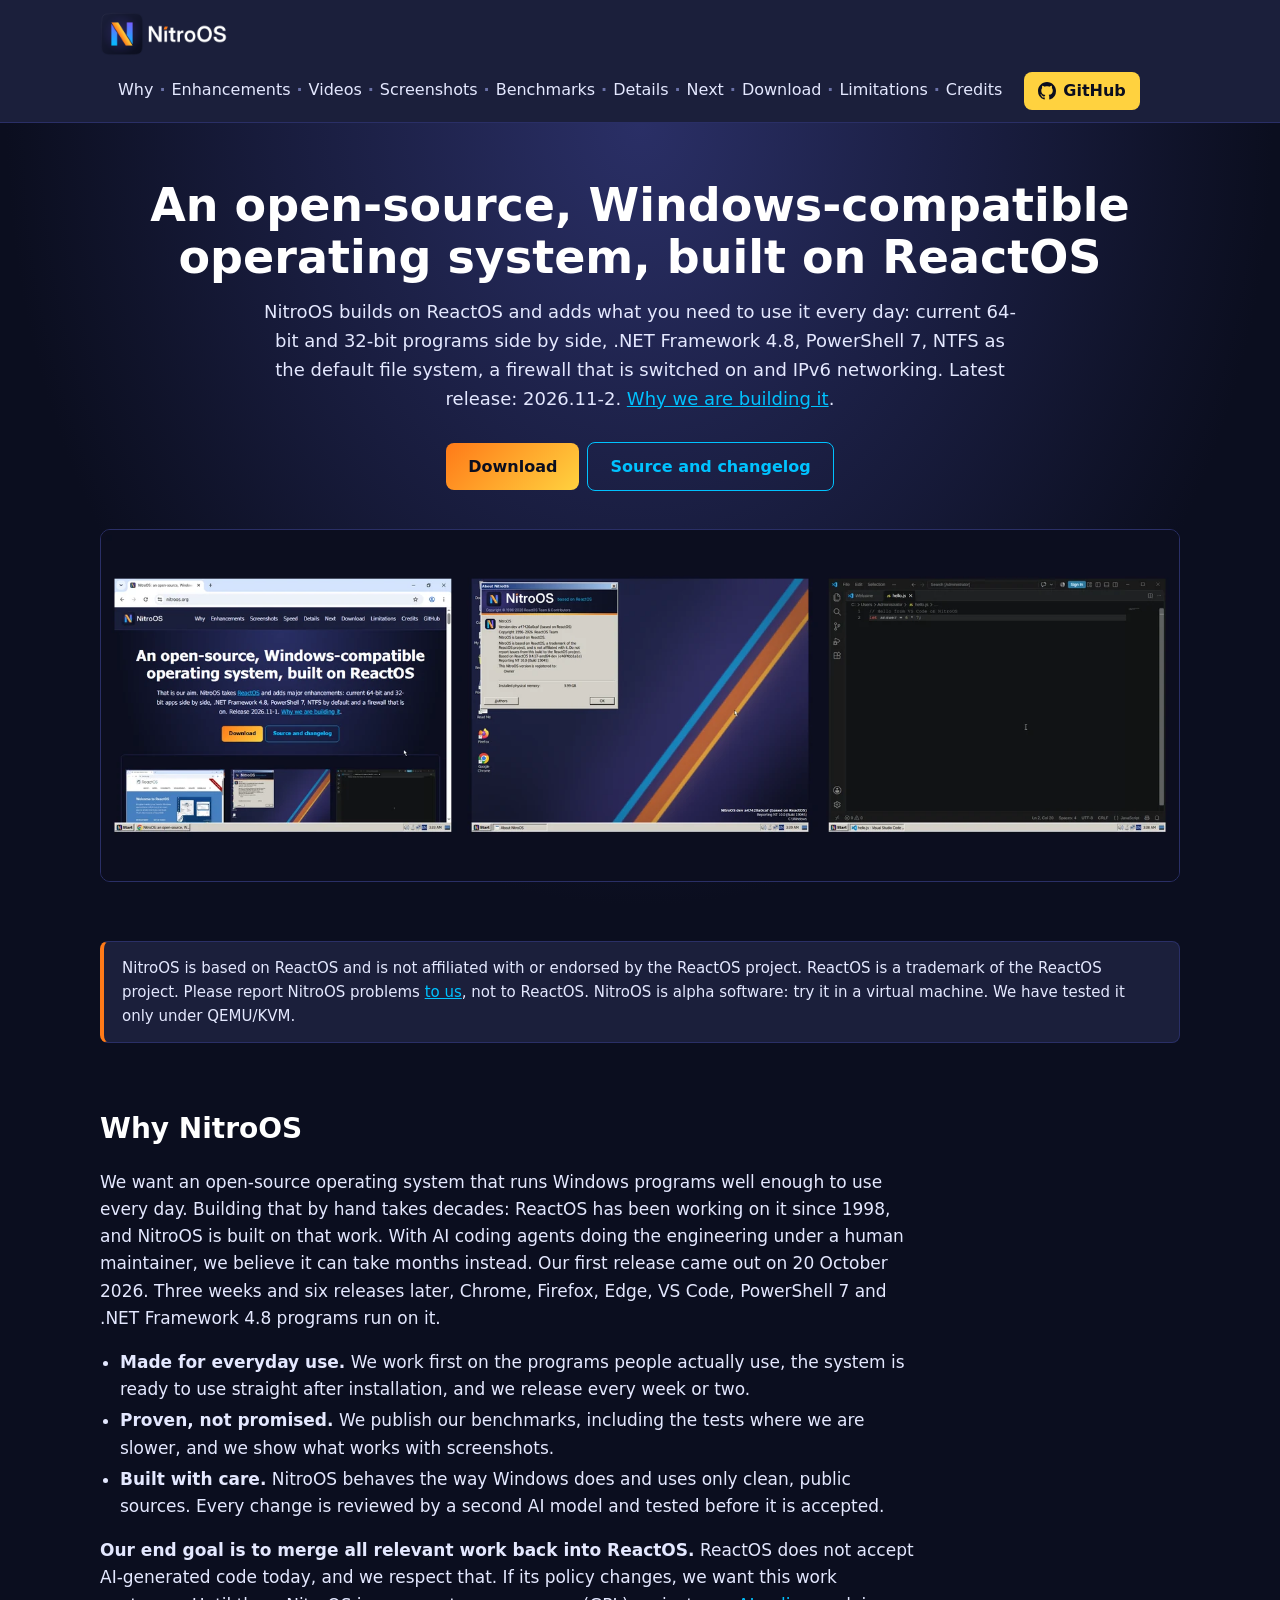
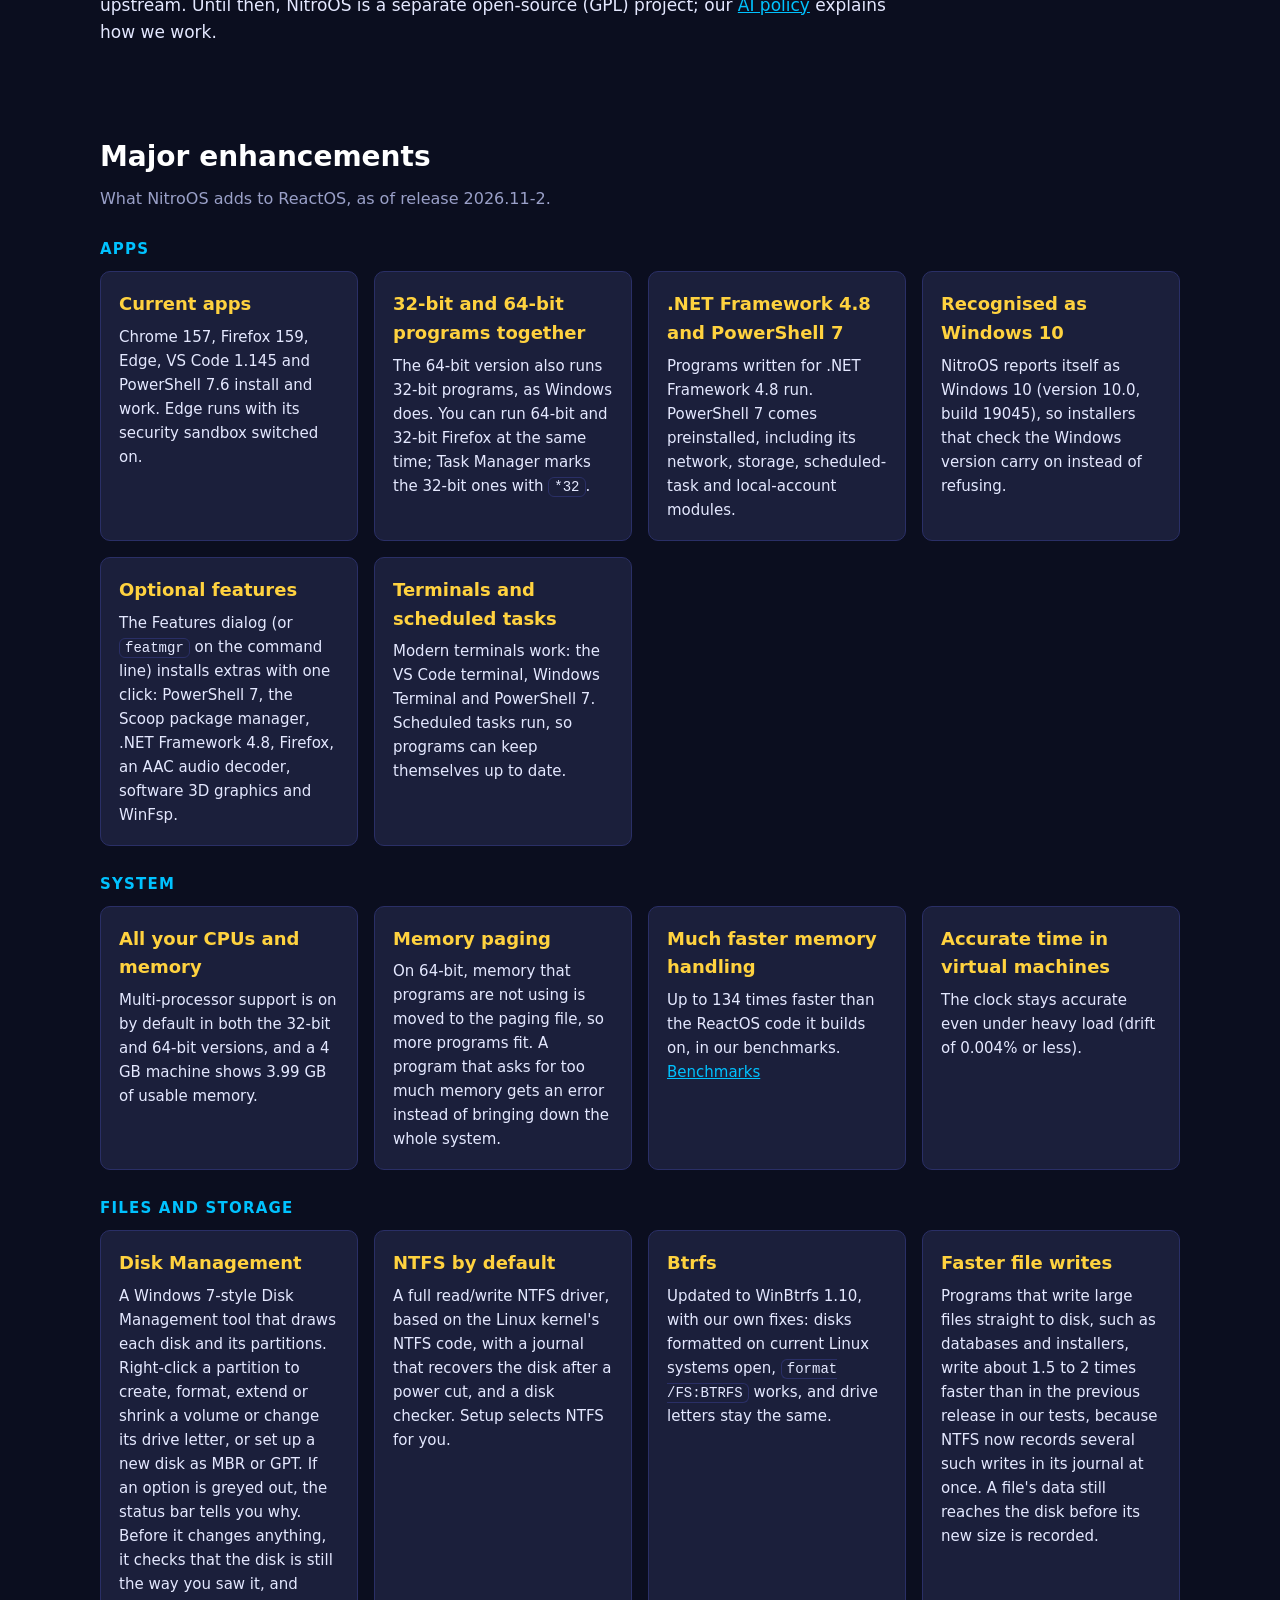
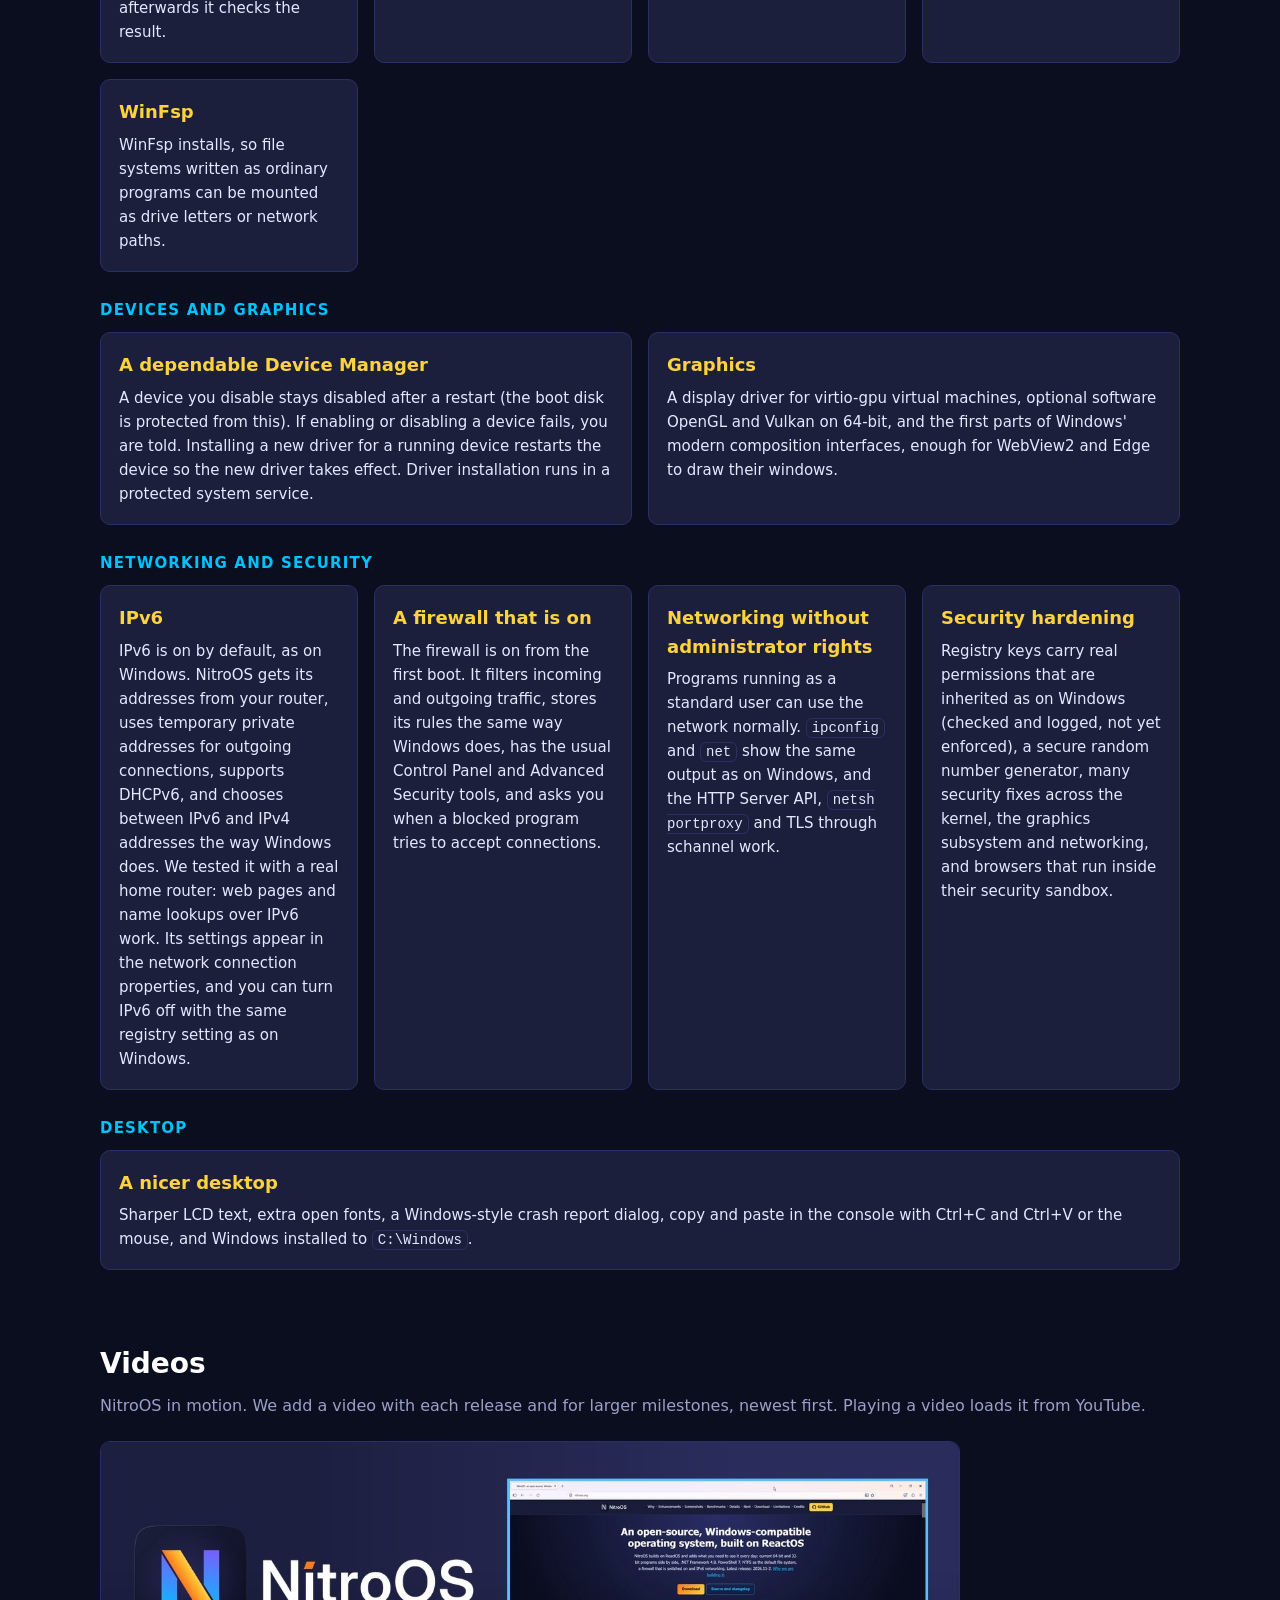
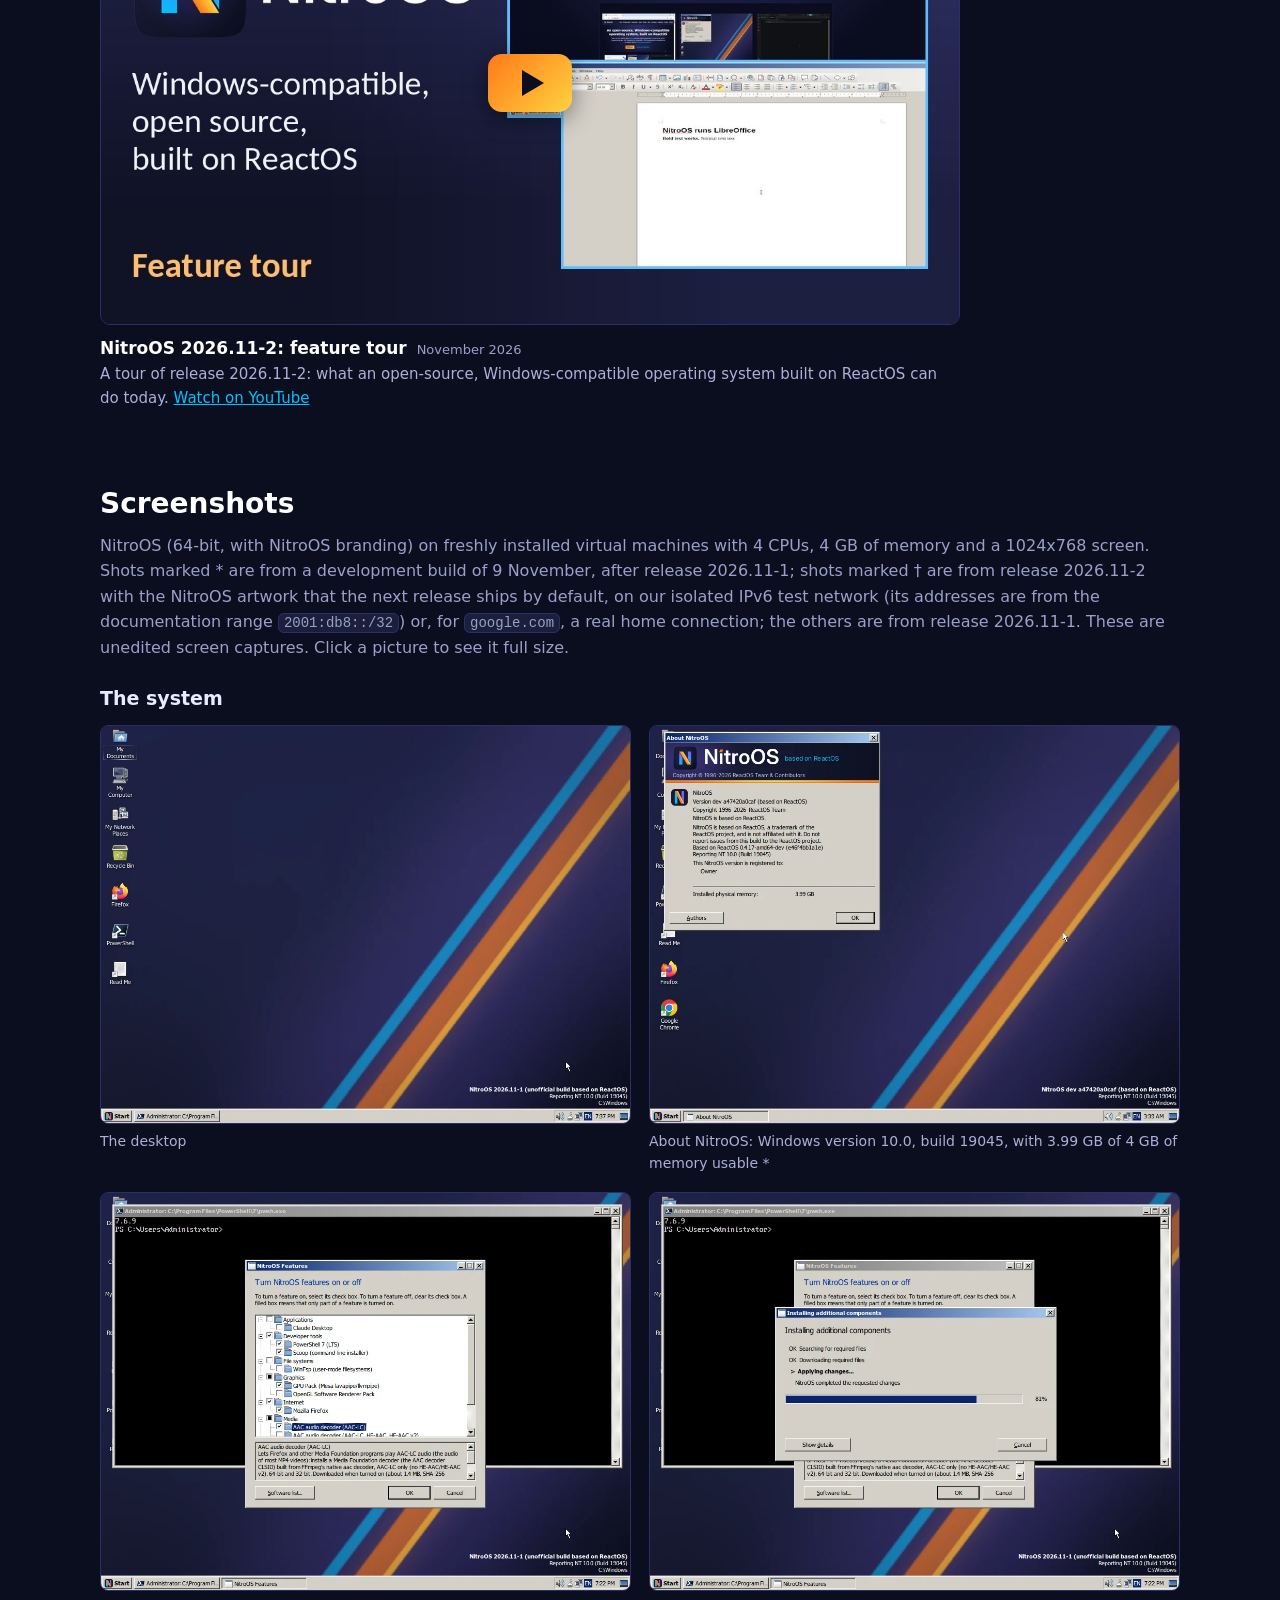
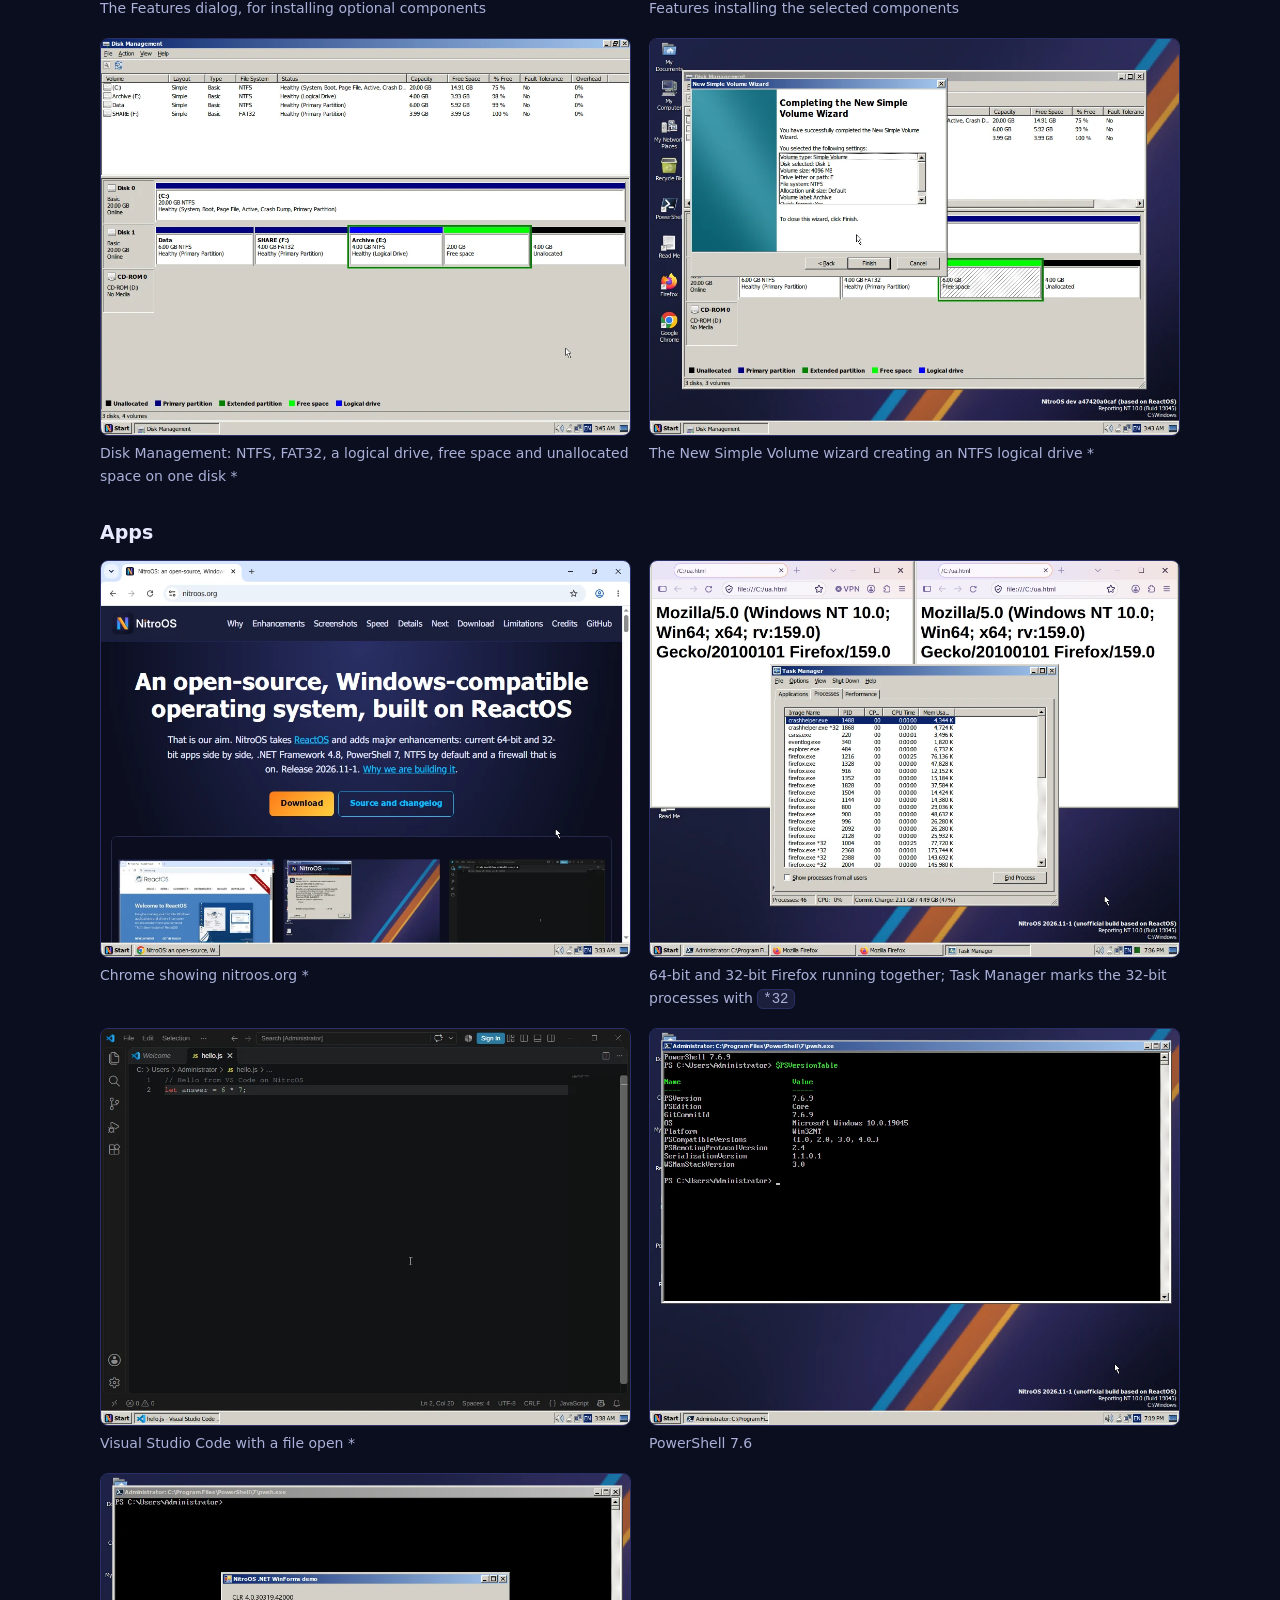
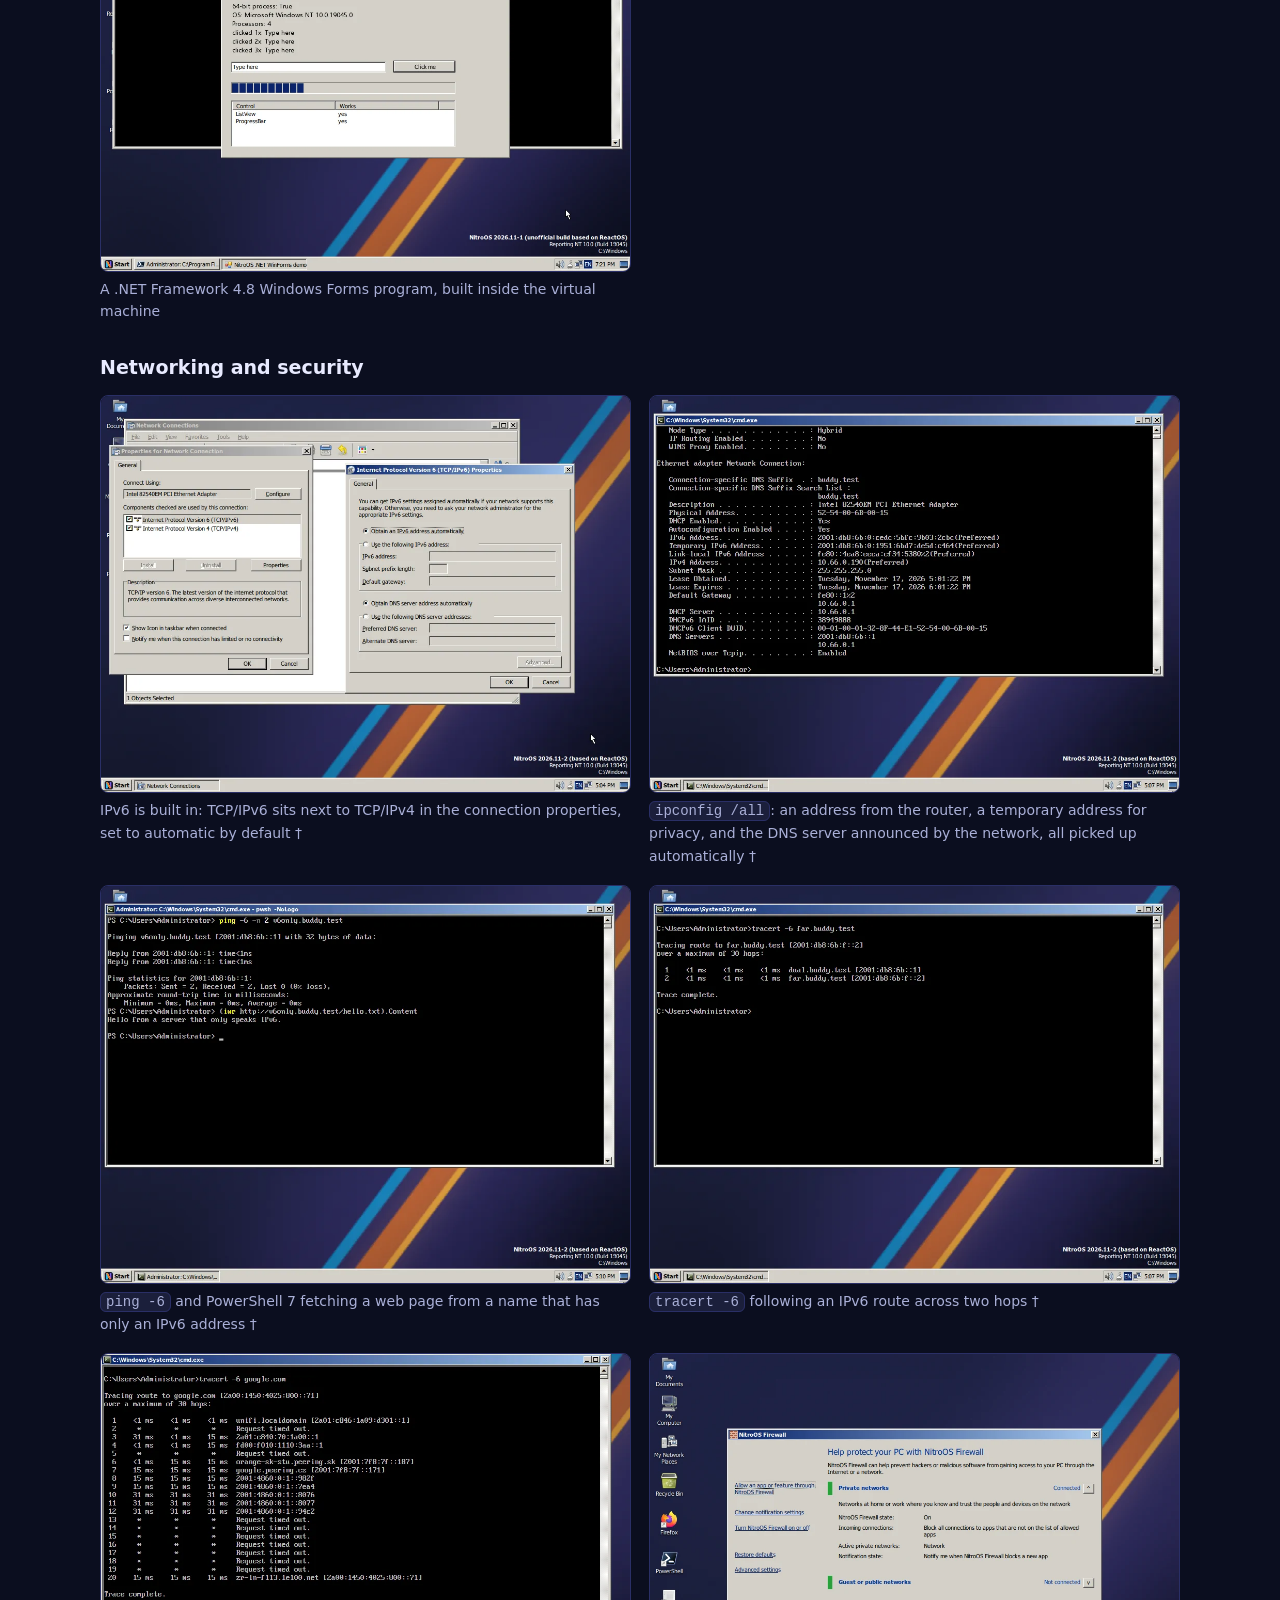
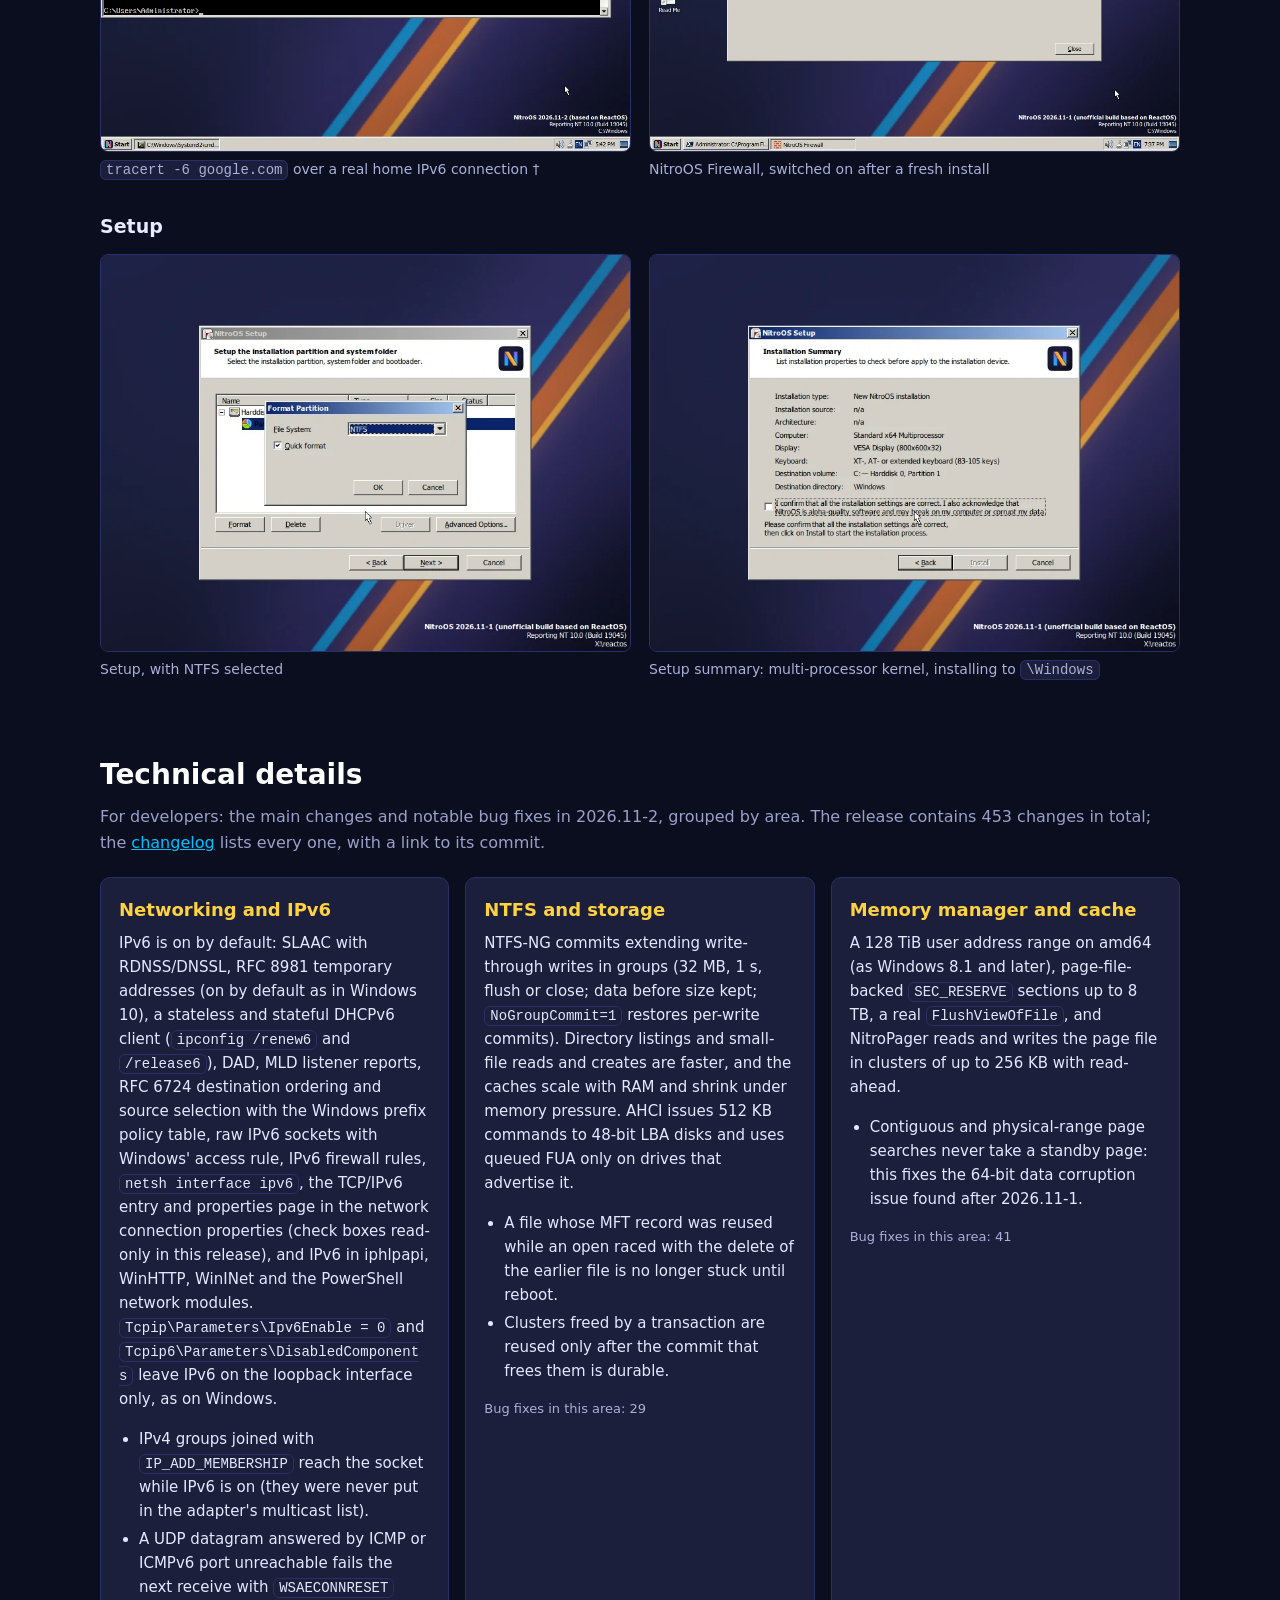
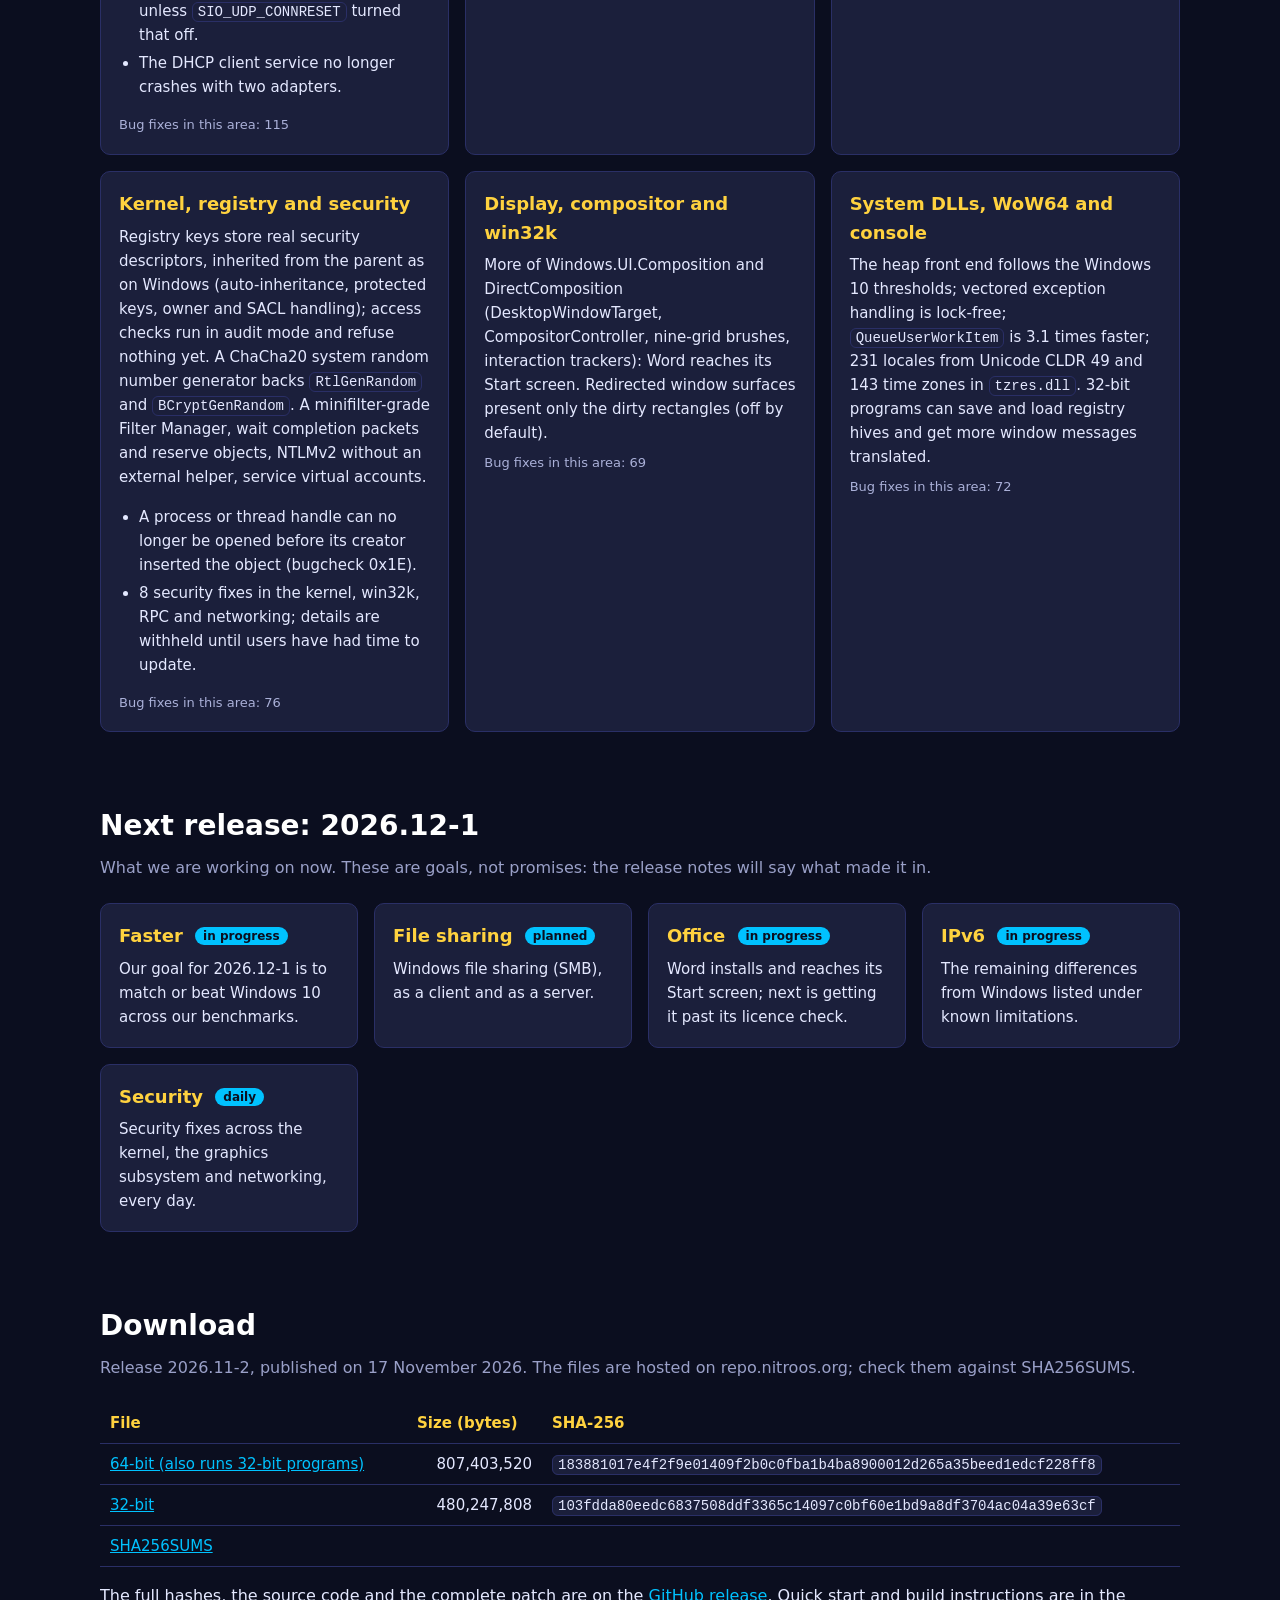
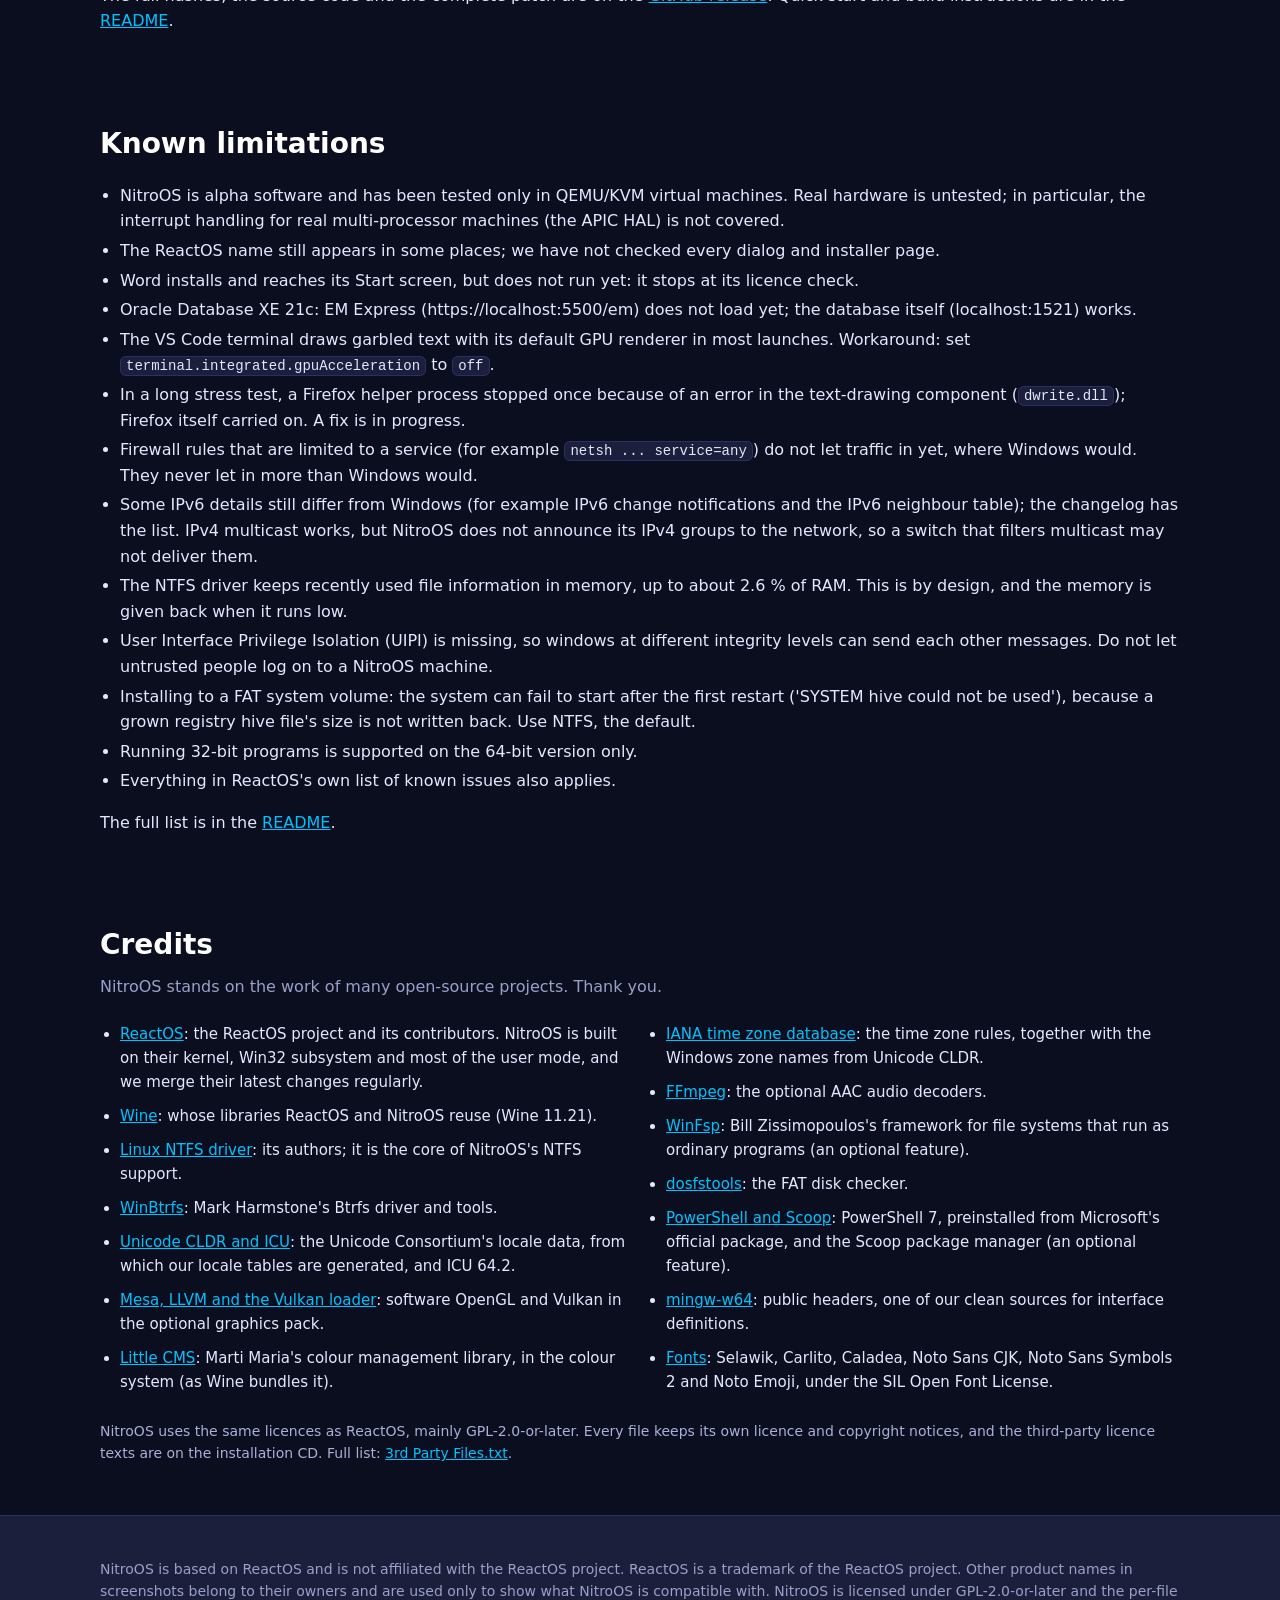
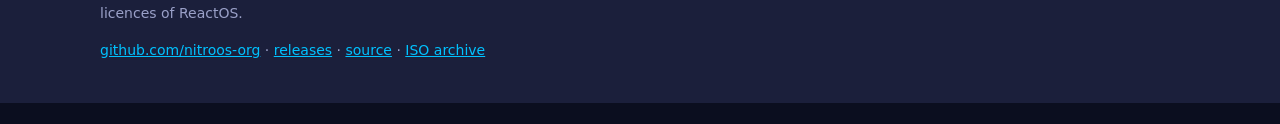
==== commit c7706c1c: "Site and README: a Videos section, starting with the 2026.11-2 feature tour" ====
--- a/docs/index.html
+++ b/docs/index.html
@@ -6,7 +6,7 @@
 <link rel="stylesheet" href="style.css"></head><body>
 <header class="top"><div class="wrap"><a href="#"><img src="img/brand/lockup-640.png" alt="NitroOS"></a>
 <input type="checkbox" id="navtoggle" class="navtoggle" aria-hidden="true"><label for="navtoggle" class="navbtn" aria-label="Menu">&#9776; Menu</label>
-<nav id="mainnav"><a href="#mission">Why</a><a href="#why">Enhancements</a><a href="#screenshots">Screenshots</a><a href="https://github.com/nitroos-org/releases/blob/main/BENCHMARKS.md">Benchmarks</a><a href="#tech">Details</a><a href="#next">Next</a><a href="#download">Download</a><a href="#limits">Limitations</a><a href="#credits">Credits</a><a class="gh" href="https://github.com/nitroos-org" title="NitroOS on GitHub" aria-label="NitroOS on GitHub"><!-- GitHub mark: Octicons mark-github, (c) GitHub, MIT licence --><svg class="ghicon" viewBox="0 0 16 16" width="22" height="22" aria-hidden="true" focusable="false"><path fill="currentColor" d="M8 0c4.42 0 8 3.58 8 8a8.013 8.013 0 0 1-5.45 7.59c-.4.08-.55-.17-.55-.38 0-.27.01-1.13.01-2.2 0-.75-.25-1.23-.54-1.48 1.78-.2 3.65-.88 3.65-3.95 0-.88-.31-1.59-.82-2.15.08-.2.36-1.02-.08-2.12 0 0-.67-.22-2.2.82-.64-.18-1.32-.27-2-.27-.68 0-1.36.09-2 .27-1.53-1.03-2.2-.82-2.2-.82-.44 1.1-.16 1.92-.08 2.12-.51.56-.82 1.28-.82 2.15 0 3.06 1.86 3.75 3.64 3.95-.23.2-.44.55-.51 1.07-.46.21-1.61.55-2.33-.66-.15-.24-.6-.83-1.23-.82-.67.01-.27.38.01.53.34.19.73.9.82 1.13.16.45.68 1.31 2.69.94 0 .67.01 1.3.01 1.49 0 .21-.15.45-.55.38A7.995 7.995 0 0 1 0 8c0-4.42 3.58-8 8-8Z"/></svg><span class="ghtext">GitHub</span></a></nav></div></header>
+<nav id="mainnav"><a href="#mission">Why</a><a href="#why">Enhancements</a><a href="#videos">Videos</a><a href="#screenshots">Screenshots</a><a href="https://github.com/nitroos-org/releases/blob/main/BENCHMARKS.md">Benchmarks</a><a href="#tech">Details</a><a href="#next">Next</a><a href="#download">Download</a><a href="#limits">Limitations</a><a href="#credits">Credits</a><a class="gh" href="https://github.com/nitroos-org" title="NitroOS on GitHub" aria-label="NitroOS on GitHub"><!-- GitHub mark: Octicons mark-github, (c) GitHub, MIT licence --><svg class="ghicon" viewBox="0 0 16 16" width="22" height="22" aria-hidden="true" focusable="false"><path fill="currentColor" d="M8 0c4.42 0 8 3.58 8 8a8.013 8.013 0 0 1-5.45 7.59c-.4.08-.55-.17-.55-.38 0-.27.01-1.13.01-2.2 0-.75-.25-1.23-.54-1.48 1.78-.2 3.65-.88 3.65-3.95 0-.88-.31-1.59-.82-2.15.08-.2.36-1.02-.08-2.12 0 0-.67-.22-2.2.82-.64-.18-1.32-.27-2-.27-.68 0-1.36.09-2 .27-1.53-1.03-2.2-.82-2.2-.82-.44 1.1-.16 1.92-.08 2.12-.51.56-.82 1.28-.82 2.15 0 3.06 1.86 3.75 3.64 3.95-.23.2-.44.55-.51 1.07-.46.21-1.61.55-2.33-.66-.15-.24-.6-.83-1.23-.82-.67.01-.27.38.01.53.34.19.73.9.82 1.13.16.45.68 1.31 2.69.94 0 .67.01 1.3.01 1.49 0 .21-.15.45-.55.38A7.995 7.995 0 0 1 0 8c0-4.42 3.58-8 8-8Z"/></svg><span class="ghtext">GitHub</span></a></nav></div></header>
 <div class="hero"><div class="wrap">
 <h1>An open-source, Windows-compatible operating system, built on ReactOS</h1>
 <p class="lead">NitroOS builds on ReactOS and adds what you need to use it every day: current 64-bit and 32-bit programs side by side, .NET Framework 4.8, PowerShell 7, NTFS as the default file system, a firewall that is switched on and IPv6 networking. Latest release: 2026.11-2. <a href="#mission">Why we are building it</a>.</p>
@@ -53,6 +53,11 @@
 </div>
 <h3 class="grouphead">Desktop</h3><div class="cards">
 <div class="card"><h3>A nicer desktop</h3><p>Sharper LCD text, extra open fonts, a Windows-style crash report dialog, copy and paste in the console with Ctrl+C and Ctrl+V or the mouse, and Windows installed to <code>C:\Windows</code>.</p></div>
+</div>
+</div></section>
+<section id="videos"><div class="wrap"><h2>Videos</h2><p class="sub">NitroOS in motion. We add a video with each release and for larger milestones, newest first. Playing a video loads it from YouTube.</p>
+<div class="videos">
+<figure class="video"><a class="yt" data-yt="Bit0CyDtuDw" href="https://www.youtube.com/watch?v=Bit0CyDtuDw" title="Play: NitroOS 2026.11-2 feature tour"><img loading="lazy" width="1280" height="720" src="img/video/Bit0CyDtuDw.jpg" alt="NitroOS 2026.11-2 feature tour (video)"><span class="play" aria-hidden="true"></span></a><figcaption><b>NitroOS 2026.11-2: feature tour</b><span class="when">November 2026</span><br>A tour of release 2026.11-2: what an open-source, Windows-compatible operating system built on ReactOS can do today. <a href="https://www.youtube.com/watch?v=Bit0CyDtuDw">Watch on YouTube</a></figcaption></figure>
 </div>
 </div></section>
 <section id="screenshots"><div class="wrap"><h2>Screenshots</h2>
@@ -108,5 +113,6 @@
 <section id="credits"><div class="wrap"><h2>Credits</h2><p class="sub">NitroOS stands on the work of many open-source projects. Thank you.</p><ul class="credits"><li><a href="https://reactos.org">ReactOS</a>: the ReactOS project and its contributors. NitroOS is built on their kernel, Win32 subsystem and most of the user mode, and we merge their latest changes regularly.</li><li><a href="https://www.winehq.org">Wine</a>: whose libraries ReactOS and NitroOS reuse (Wine 11.21).</li><li><a href="https://www.kernel.org">Linux NTFS driver</a>: its authors; it is the core of NitroOS&#x27;s NTFS support.</li><li><a href="https://github.com/maharmstone/btrfs">WinBtrfs</a>: Mark Harmstone&#x27;s Btrfs driver and tools.</li><li><a href="https://cldr.unicode.org">Unicode CLDR and ICU</a>: the Unicode Consortium&#x27;s locale data, from which our locale tables are generated, and ICU 64.2.</li><li><a href="https://www.mesa3d.org">Mesa, LLVM and the Vulkan loader</a>: software OpenGL and Vulkan in the optional graphics pack.</li><li><a href="https://www.littlecms.com">Little CMS</a>: Marti Maria&#x27;s colour management library, in the colour system (as Wine bundles it).</li><li><a href="https://www.iana.org/time-zones">IANA time zone database</a>: the time zone rules, together with the Windows zone names from Unicode CLDR.</li><li><a href="https://ffmpeg.org">FFmpeg</a>: the optional AAC audio decoders.</li><li><a href="https://winfsp.dev">WinFsp</a>: Bill Zissimopoulos&#x27;s framework for file systems that run as ordinary programs (an optional feature).</li><li><a href="https://github.com/dosfstools/dosfstools">dosfstools</a>: the FAT disk checker.</li><li><a href="https://github.com/PowerShell/PowerShell">PowerShell and Scoop</a>: PowerShell 7, preinstalled from Microsoft&#x27;s official package, and the Scoop package manager (an optional feature).</li><li><a href="https://www.mingw-w64.org">mingw-w64</a>: public headers, one of our clean sources for interface definitions.</li><li><a href="https://fonts.google.com/noto">Fonts</a>: Selawik, Carlito, Caladea, Noto Sans CJK, Noto Sans Symbols 2 and Noto Emoji, under the SIL Open Font License.</li></ul><p class="note">NitroOS uses the same licences as ReactOS, mainly GPL-2.0-or-later. Every file keeps its own licence and copyright notices, and the third-party licence texts are on the installation CD. Full list: <a href="https://github.com/nitroos-org/reactos/blob/main/media/doc/3rd%20Party%20Files.txt">3rd Party Files.txt</a>.</p></div></section>
 <footer><div class="wrap"><p>NitroOS is based on ReactOS and is not affiliated with the ReactOS project. ReactOS is a trademark of the ReactOS project. Other product names in screenshots belong to their owners and are used only to show what NitroOS is compatible with. NitroOS is licensed under GPL-2.0-or-later and the per-file licences of ReactOS.</p>
 <p><a href="https://github.com/nitroos-org">github.com/nitroos-org</a> · <a href="https://github.com/nitroos-org/releases">releases</a> · <a href="https://github.com/nitroos-org/reactos">source</a> · <a href="https://repo.nitroos.org/releases/">ISO archive</a></p></div></footer>
+<script>document.querySelectorAll("a.yt").forEach(function(a){a.addEventListener("click",function(e){var id=a.getAttribute("data-yt");if(!/^[A-Za-z0-9_-]{11}$/.test(id))return;e.preventDefault();var f=document.createElement("iframe");f.src="https://www.youtube-nocookie.com/embed/"+id+"?autoplay=1&rel=0";f.title=a.title||"Video";f.allow="autoplay; encrypted-media; picture-in-picture; fullscreen";f.allowFullscreen=true;f.loading="lazy";f.className="ytframe";a.parentNode.replaceChild(f,a);});});</script>
 <script>document.querySelectorAll("#mainnav a").forEach(function(a){a.addEventListener("click",function(){document.getElementById("navtoggle").checked=false;});});</script>
 </body></html>
--- a/docs/style.css
+++ b/docs/style.css
@@ -80,3 +80,13 @@
 nav a.gh:hover{background:#ffe27a;color:var(--ink)}nav a.gh .ghicon{display:block;width:18px;height:18px}
 @media(max-width:860px){header.top nav a.gh{background:none;color:var(--mist);font-weight:400;padding:11px 4px;border-radius:0;margin:0}header.top nav a.gh .ghicon{width:22px;height:22px}}
 @media(min-width:861px){header.top nav a+a:not(.gh)::before{content:"\00b7";display:inline-block;width:18px;margin-left:-18px;text-align:center;color:#6b72a8;font-weight:700;pointer-events:none}}
+
+.videos{display:grid;grid-template-columns:repeat(auto-fit,minmax(min(480px,100%),1fr));gap:22px}
+.videos .video{margin:0}.videos .video:only-child{max-width:860px}
+.video a.yt,.video iframe.ytframe{display:block;position:relative;width:100%;aspect-ratio:16/9;border-radius:10px;border:1px solid var(--harbor);background:var(--deep);overflow:hidden}
+.video a.yt img{width:100%;height:100%;object-fit:cover;display:block}
+.video a.yt .play{position:absolute;left:50%;top:50%;width:84px;height:58px;margin:-29px 0 0 -42px;border-radius:14px;background:linear-gradient(135deg,var(--lamp),var(--glow));box-shadow:0 6px 24px rgba(0,0,0,.45);transition:transform .15s}
+.video a.yt .play::after{content:"";position:absolute;left:50%;top:50%;margin:-13px 0 0 -8px;border-style:solid;border-width:13px 0 13px 22px;border-color:transparent transparent transparent var(--ink)}
+.video a.yt:hover .play,.video a.yt:focus .play{transform:scale(1.08)}
+.video figcaption{font-size:15px;color:#aab0d8;margin-top:10px}.video figcaption b{color:#fff;font-size:17px}
+.video .when{margin-left:10px;font-size:13px;color:#9aa0c8;white-space:nowrap}
